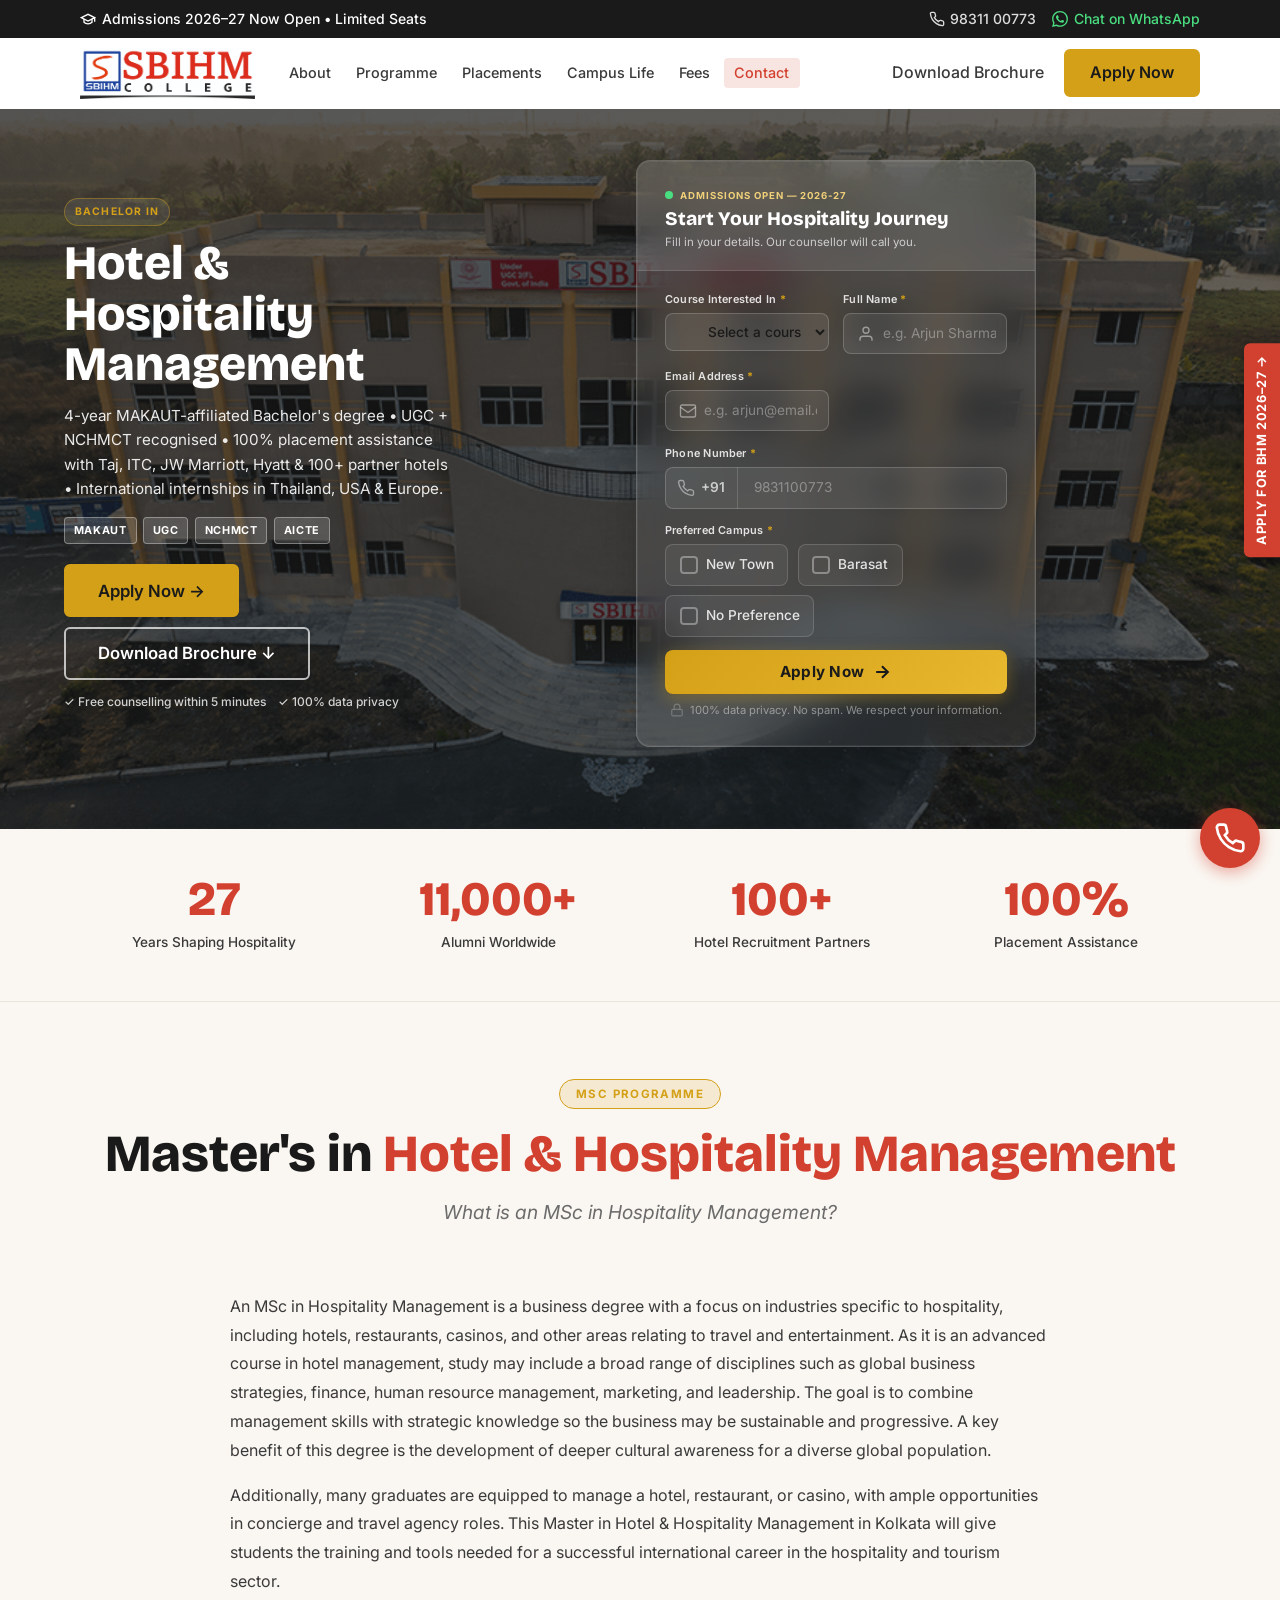
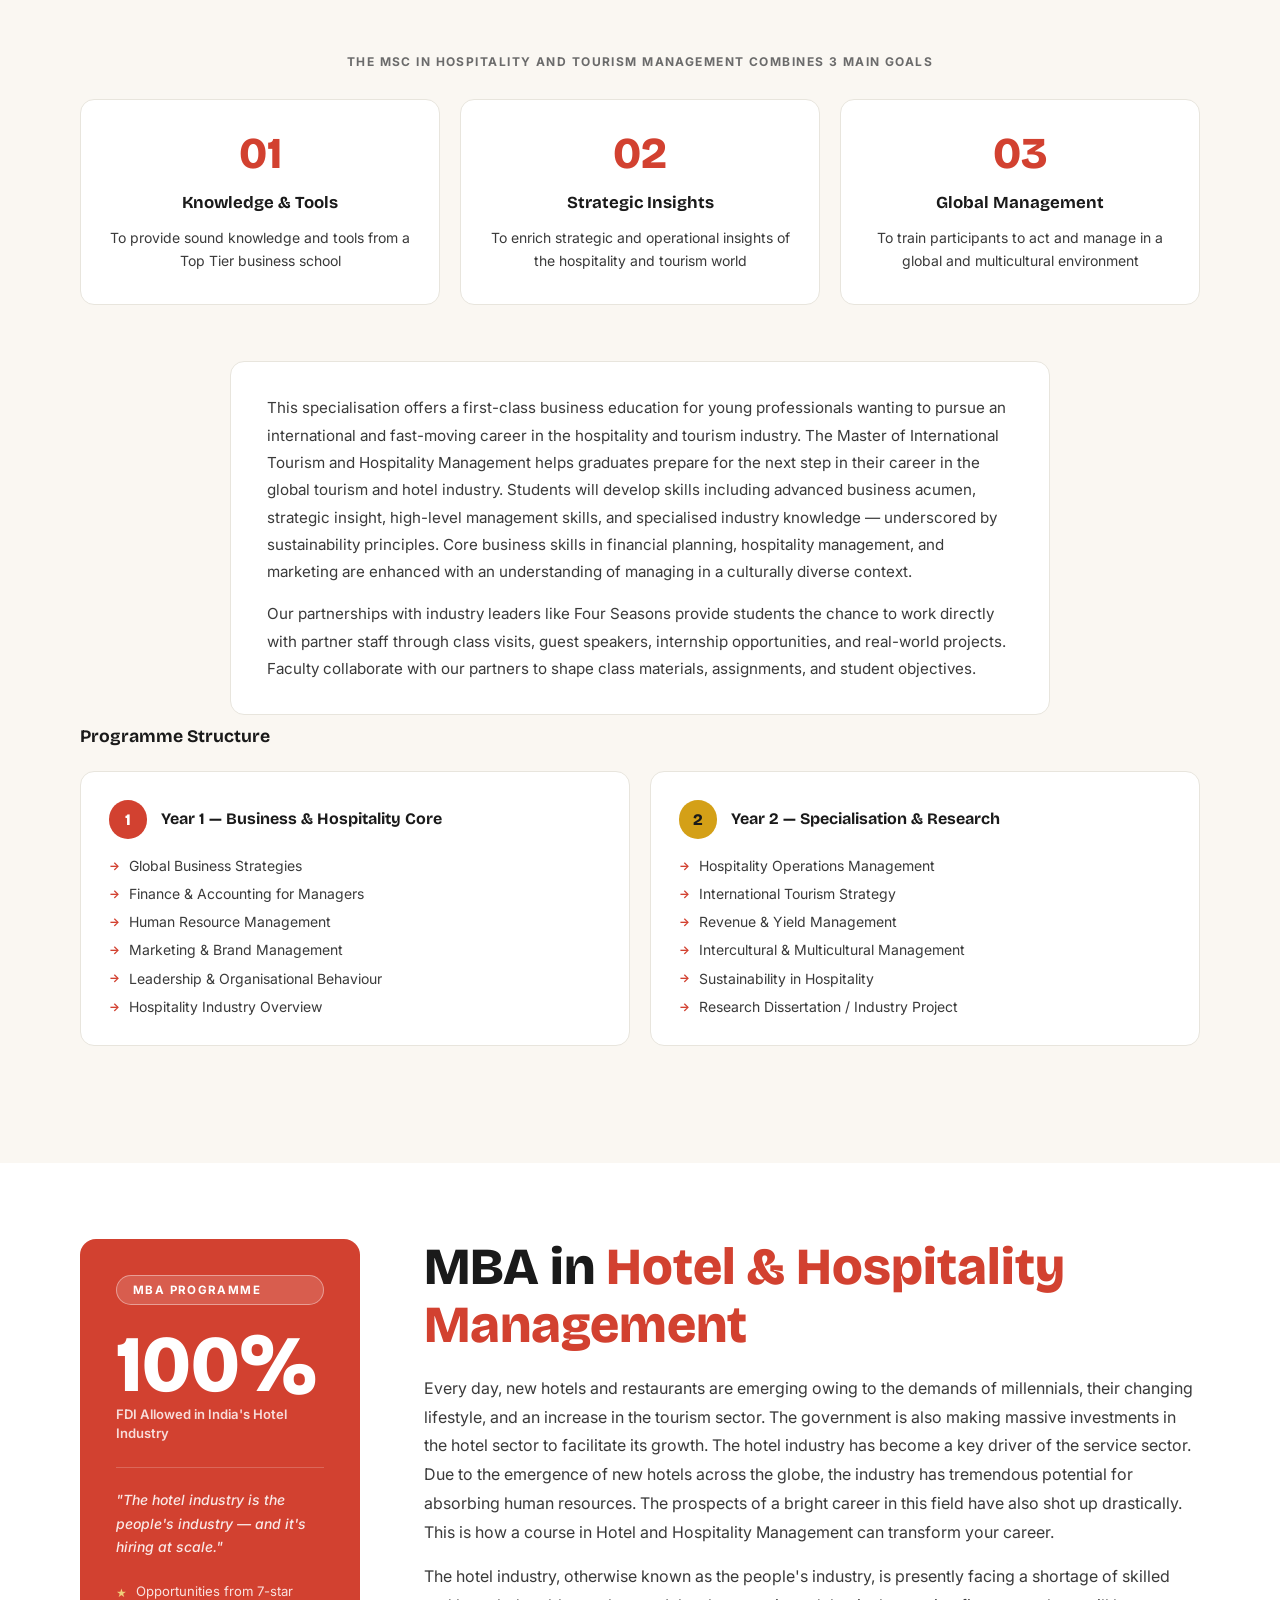
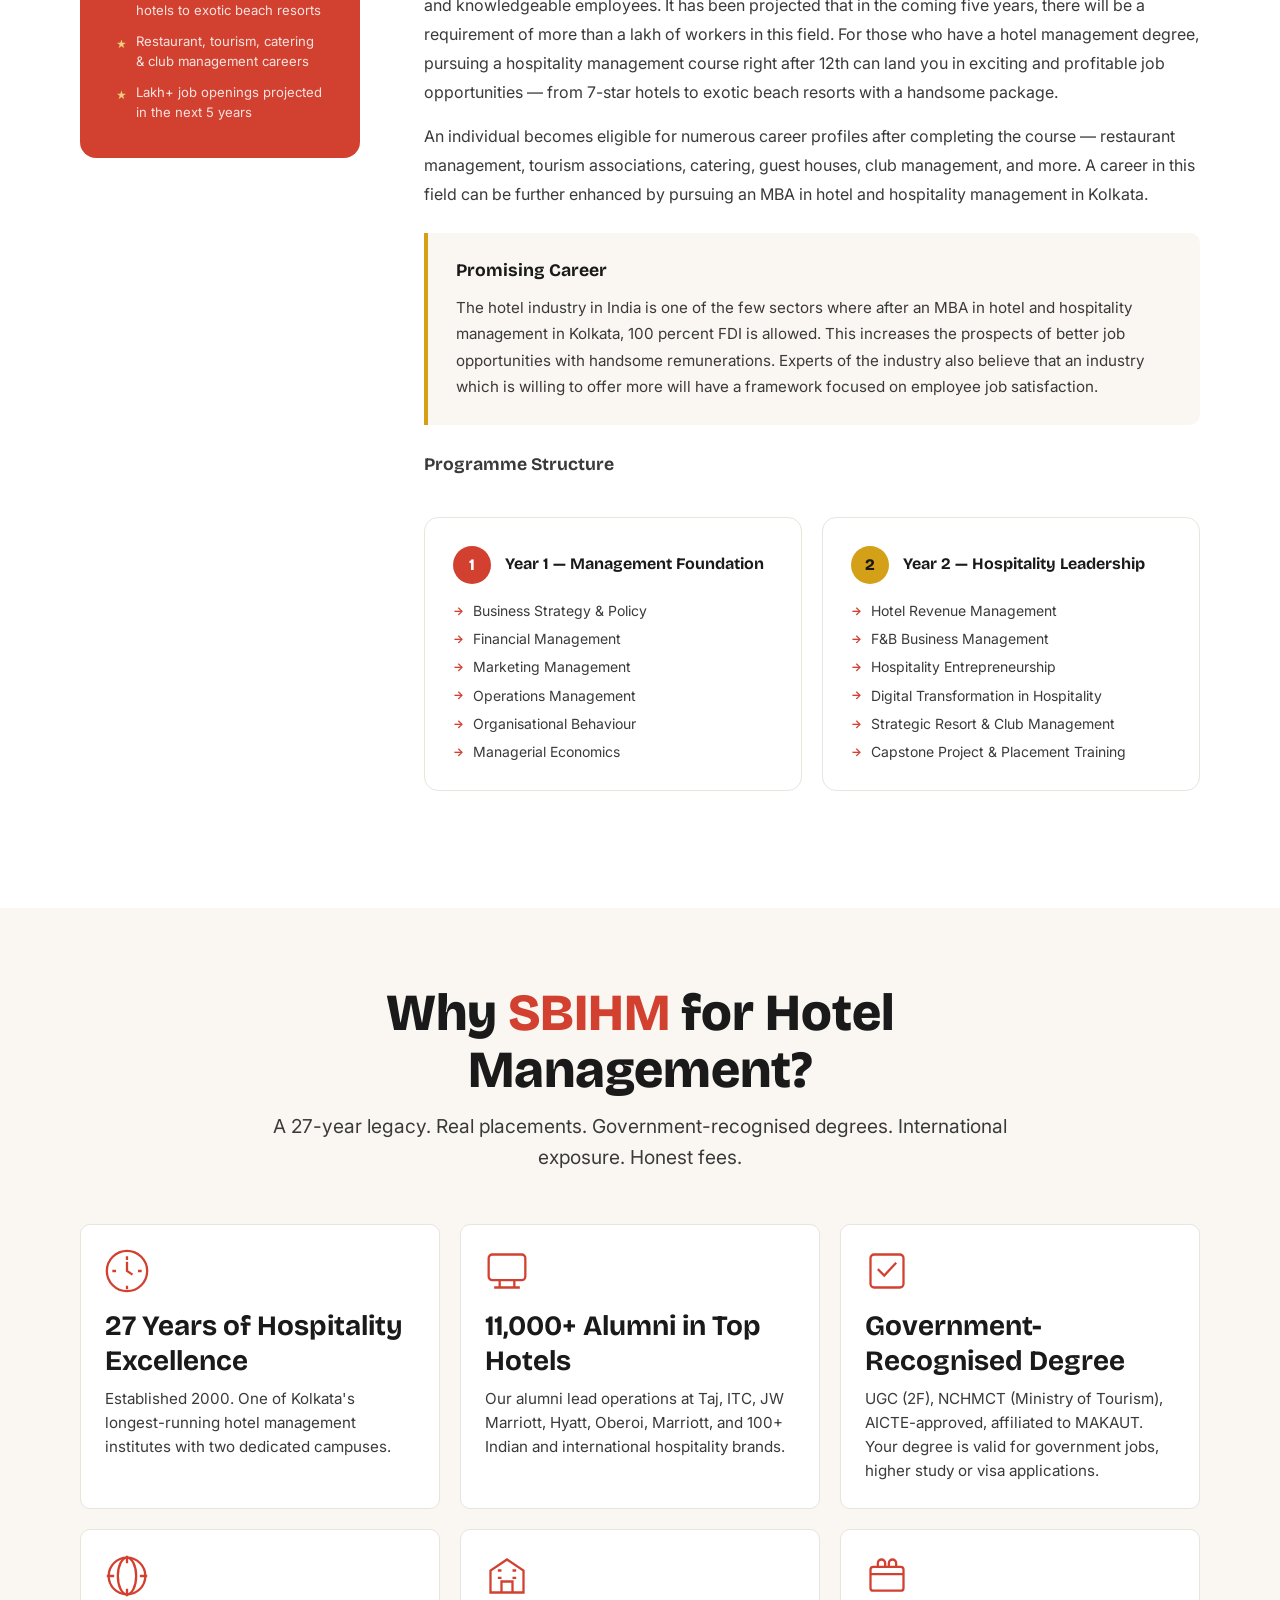
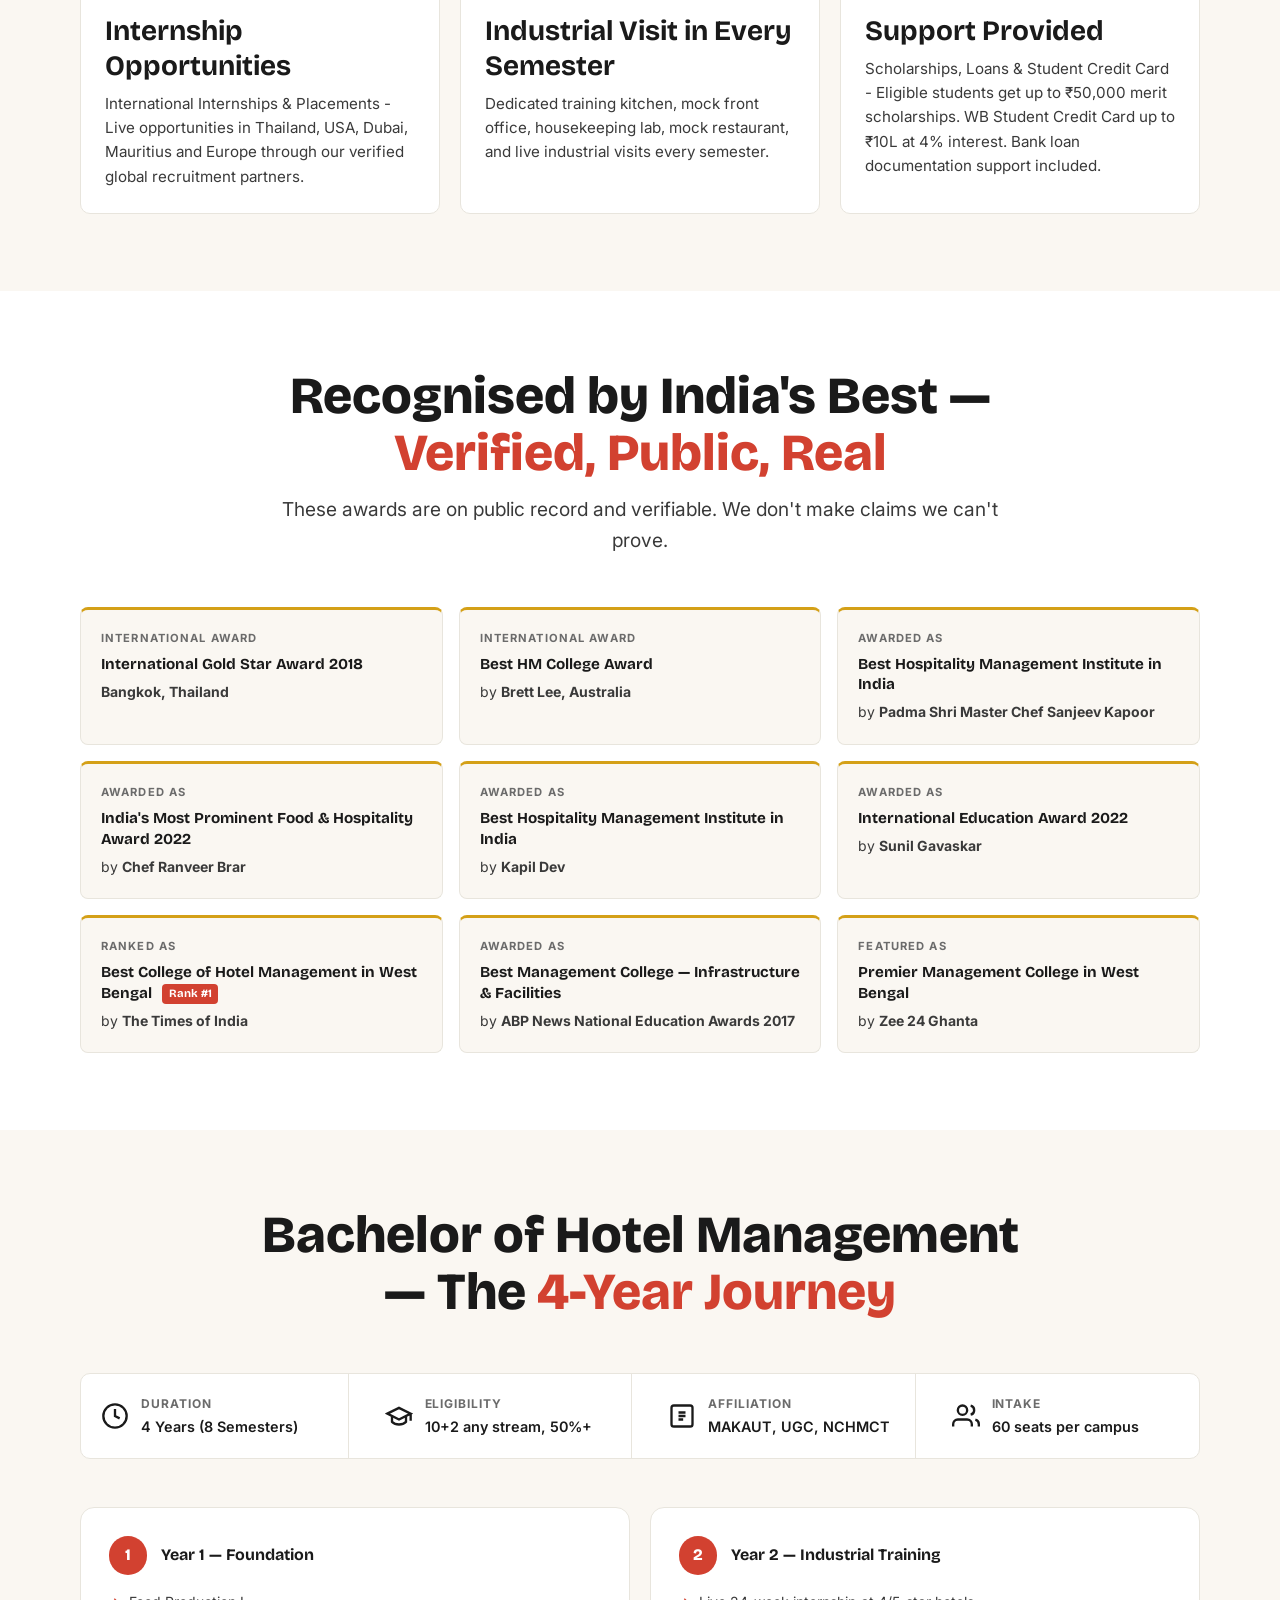
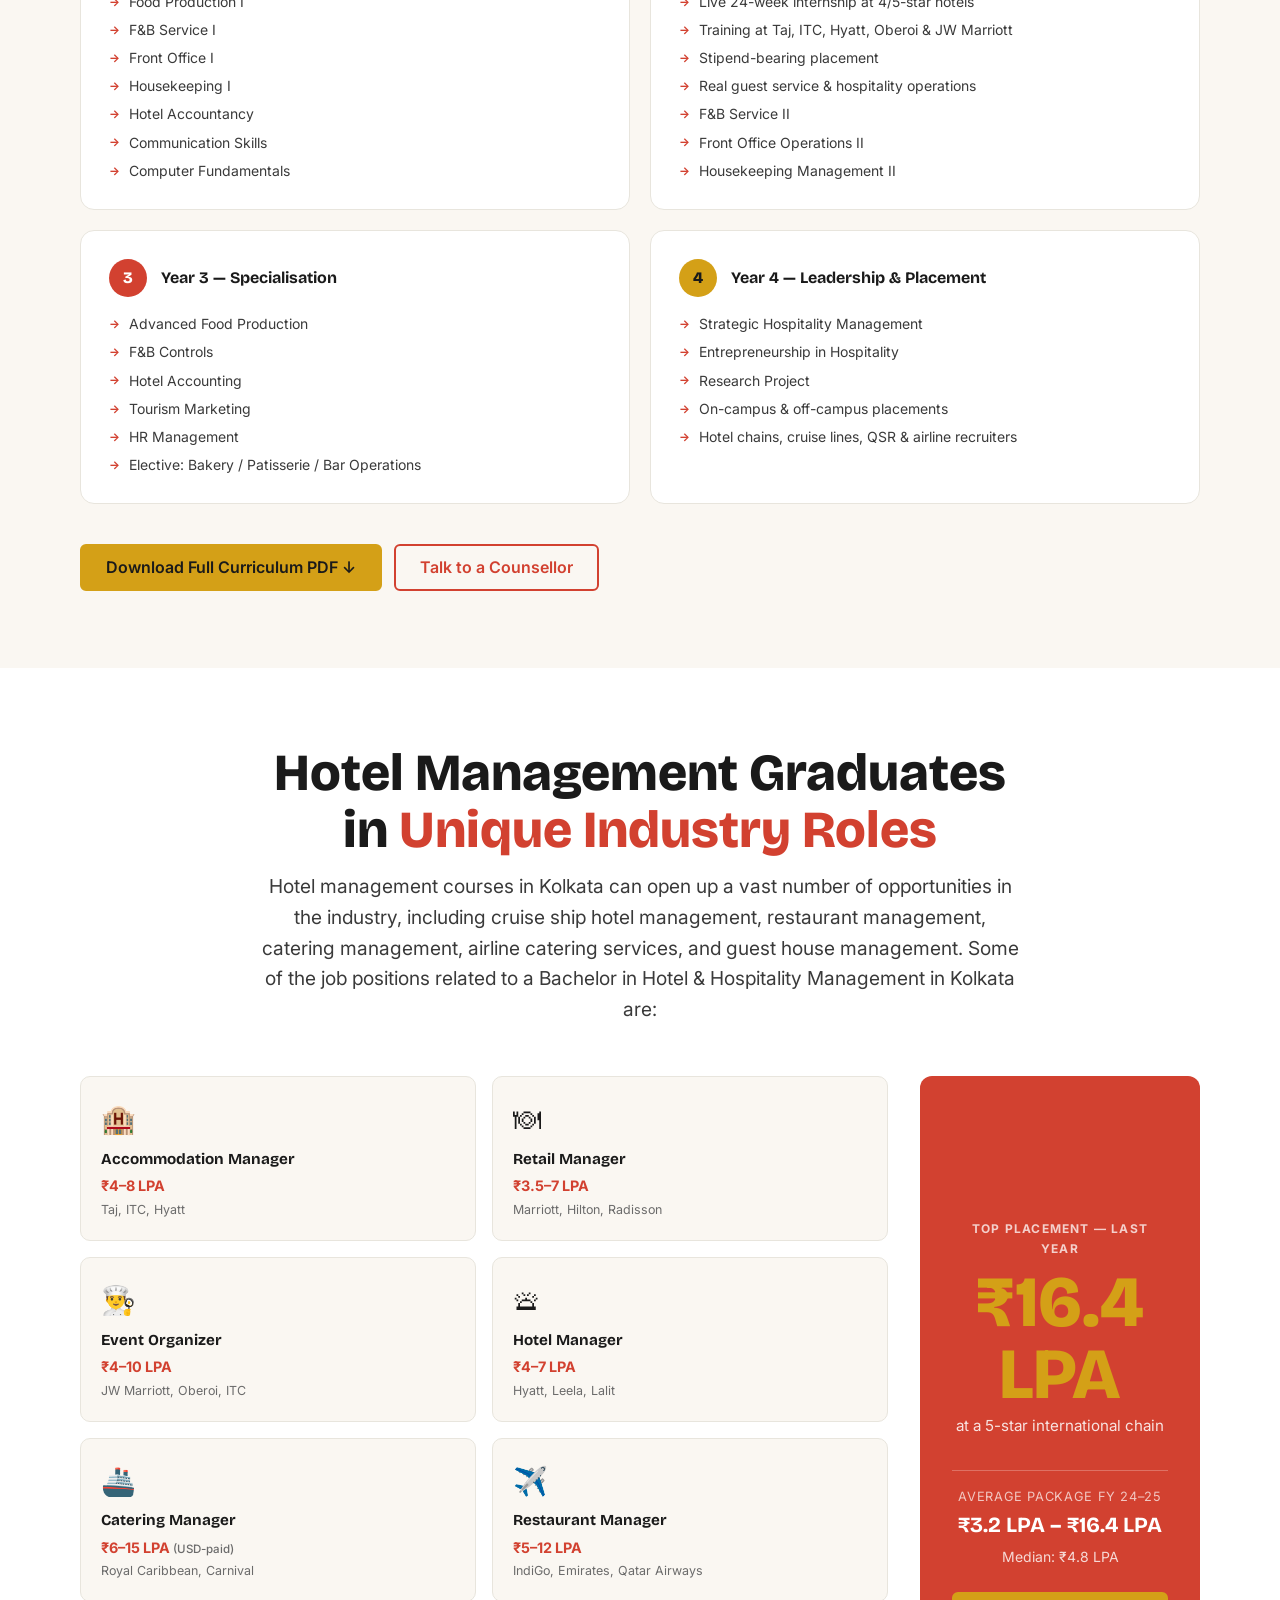
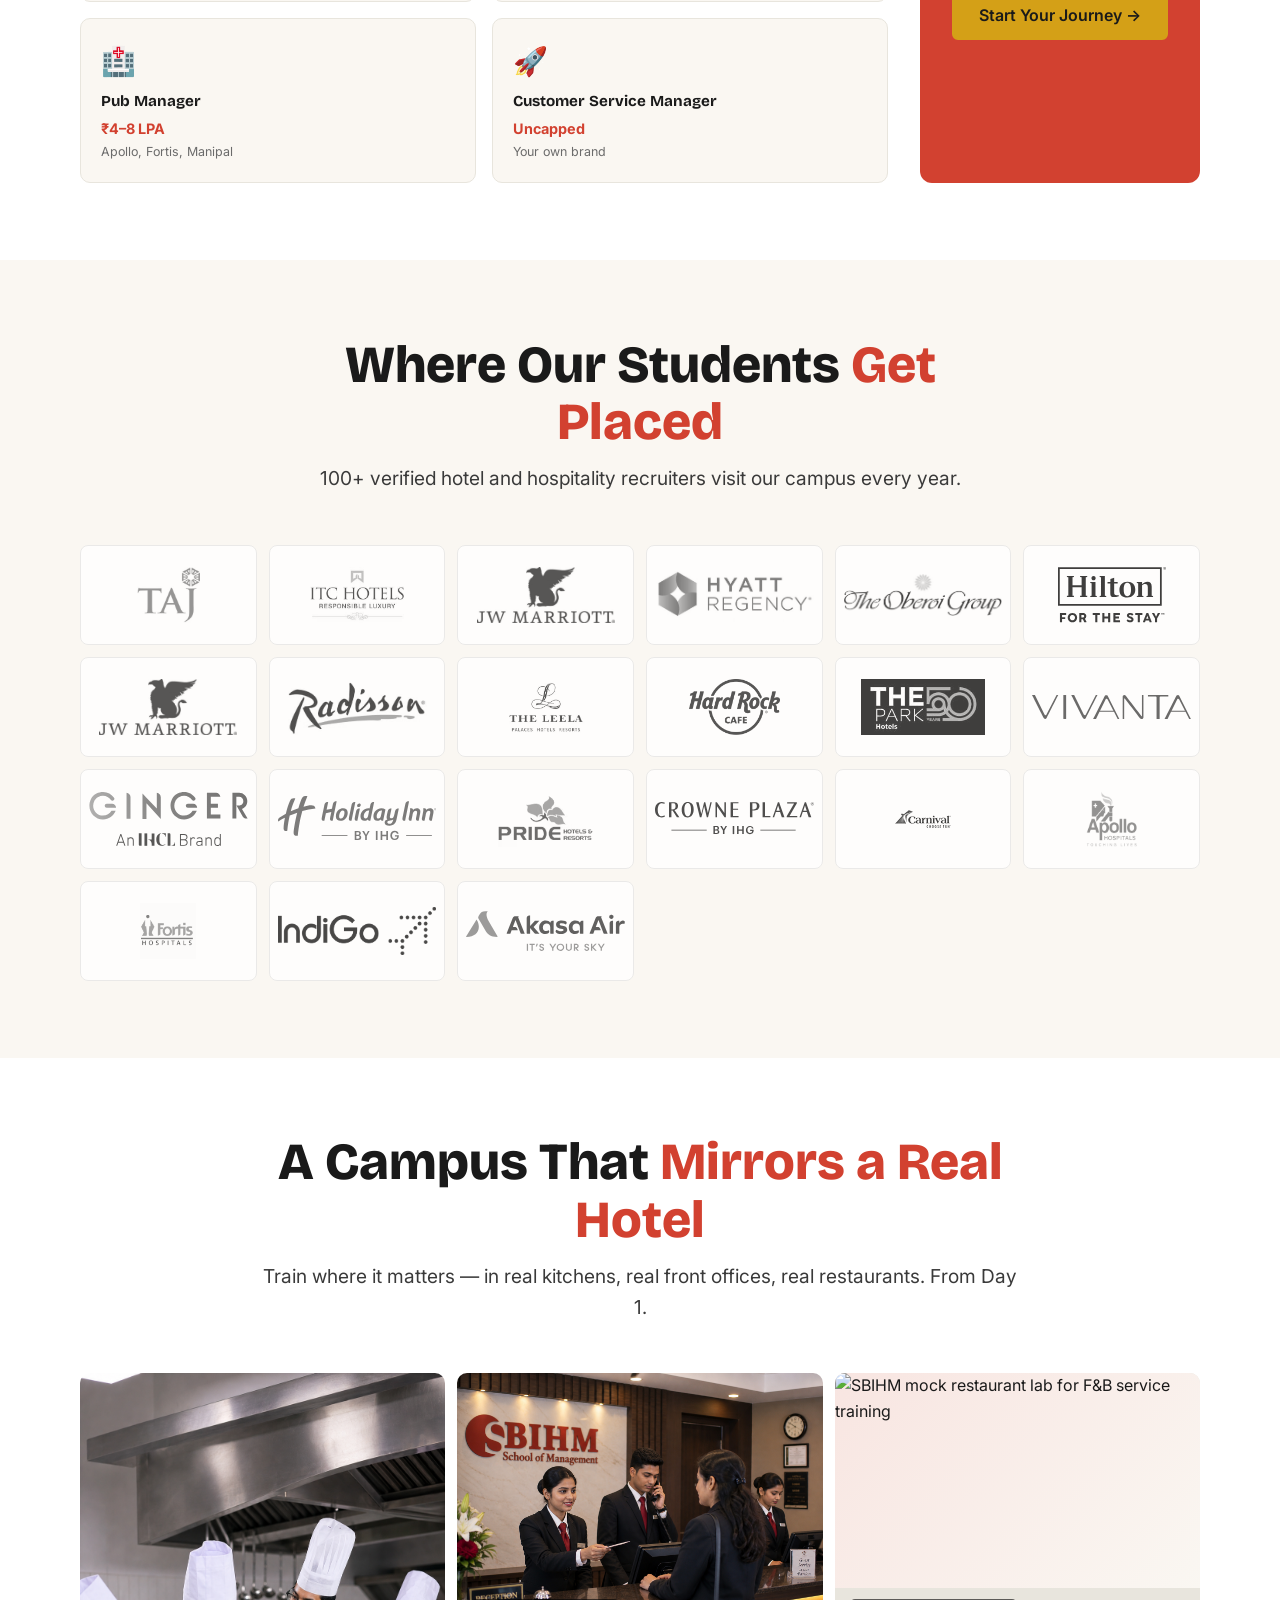
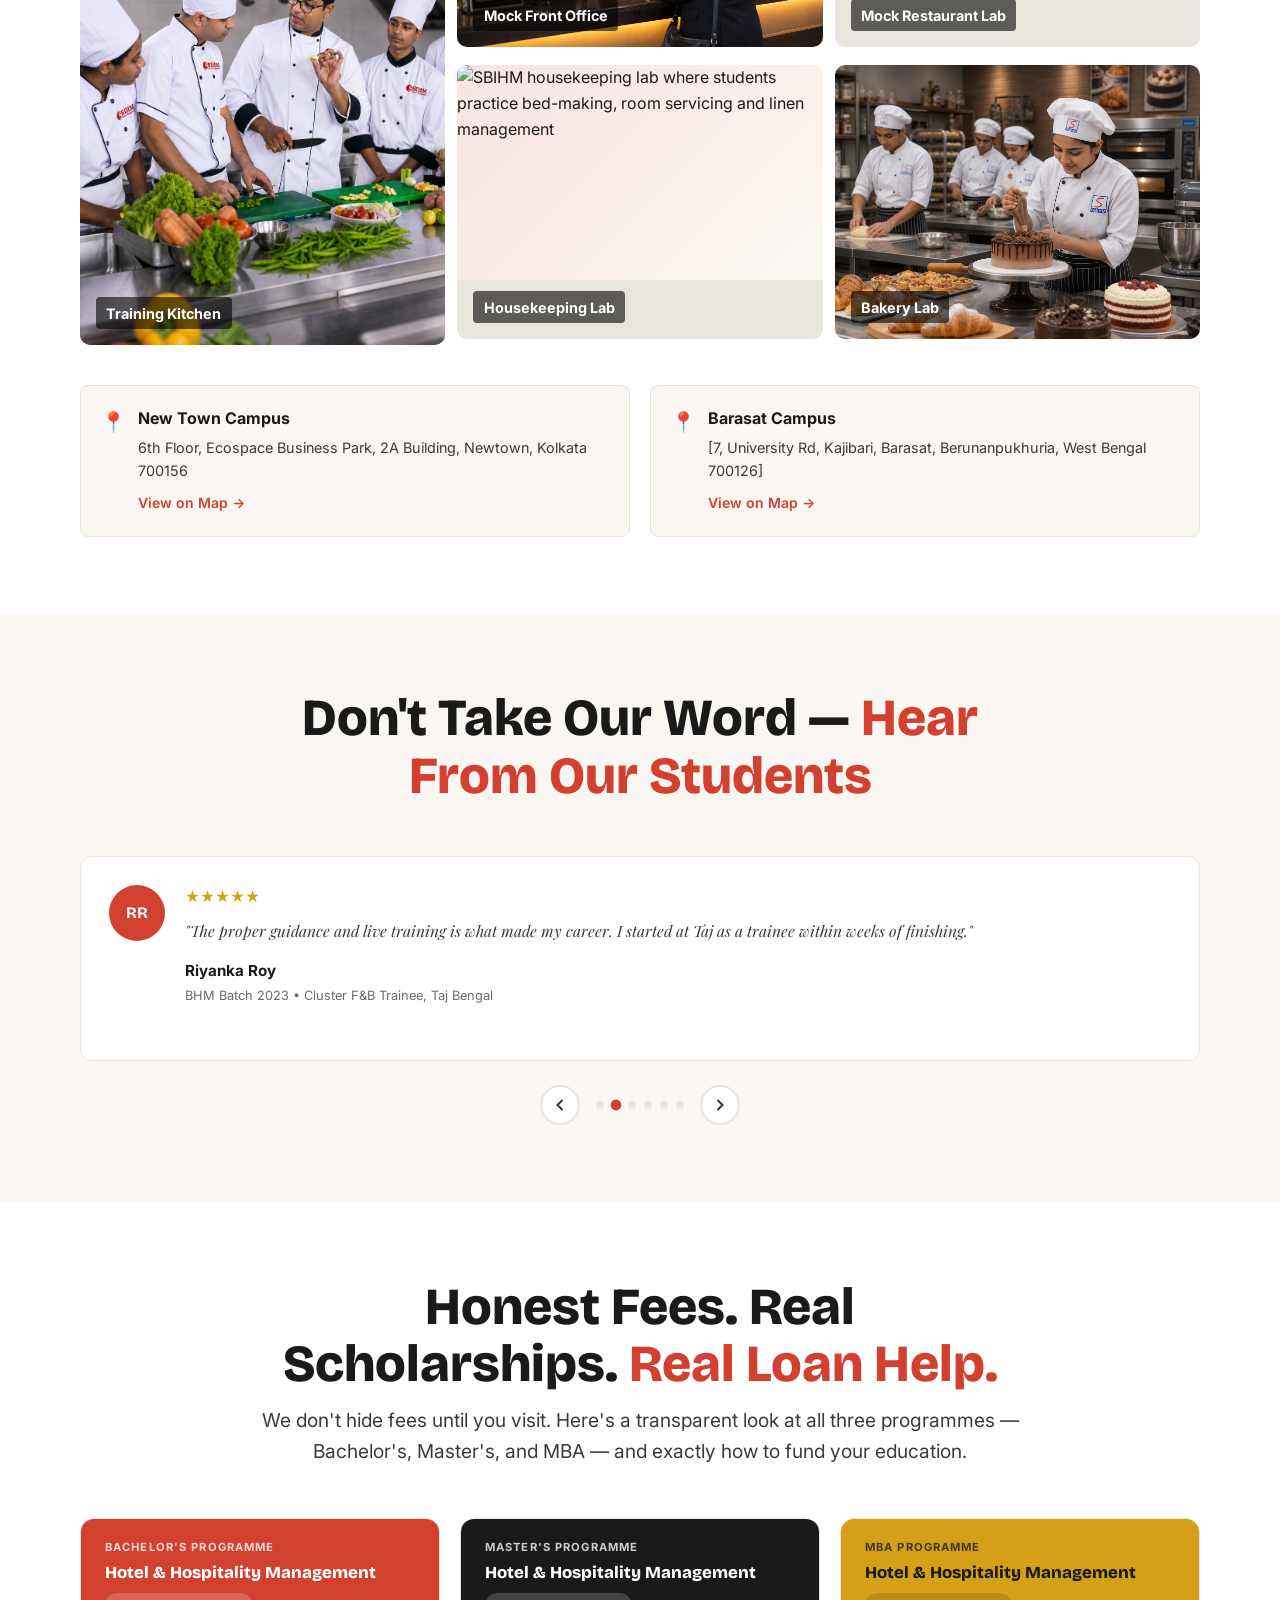
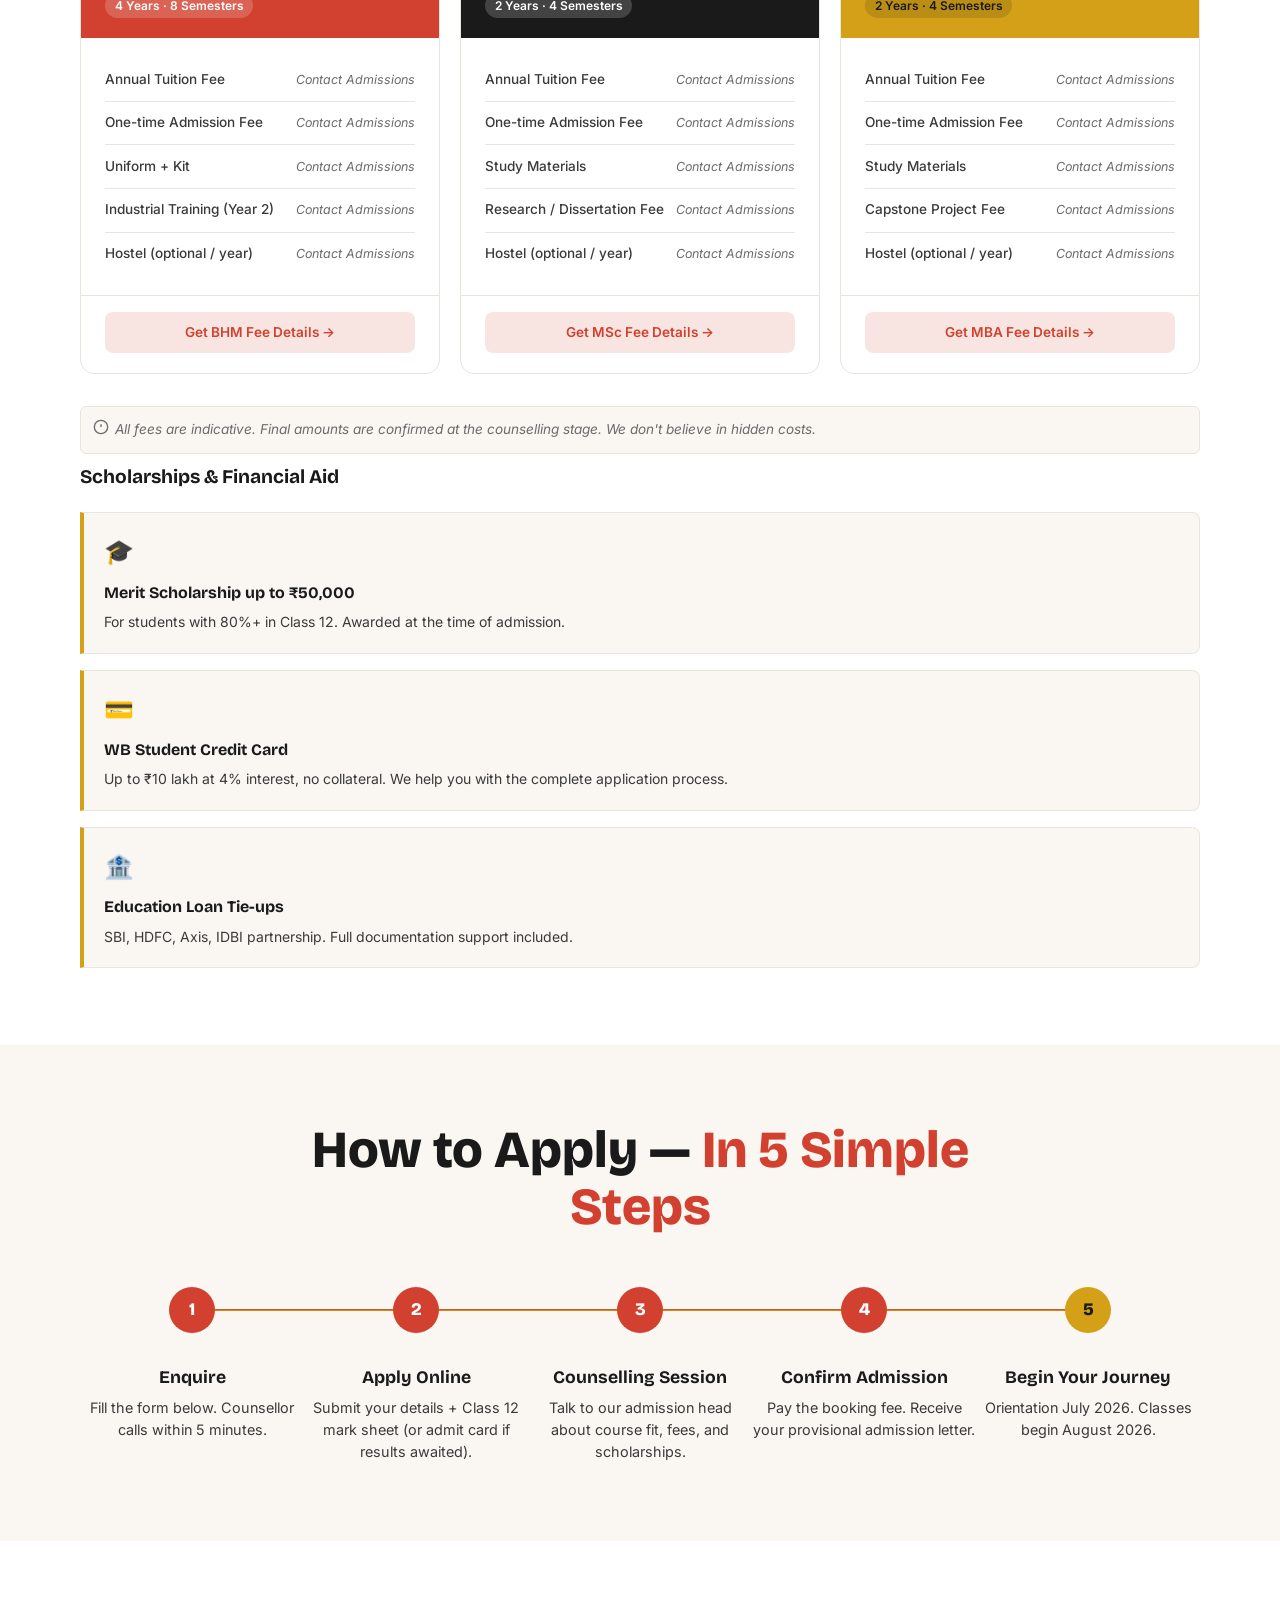
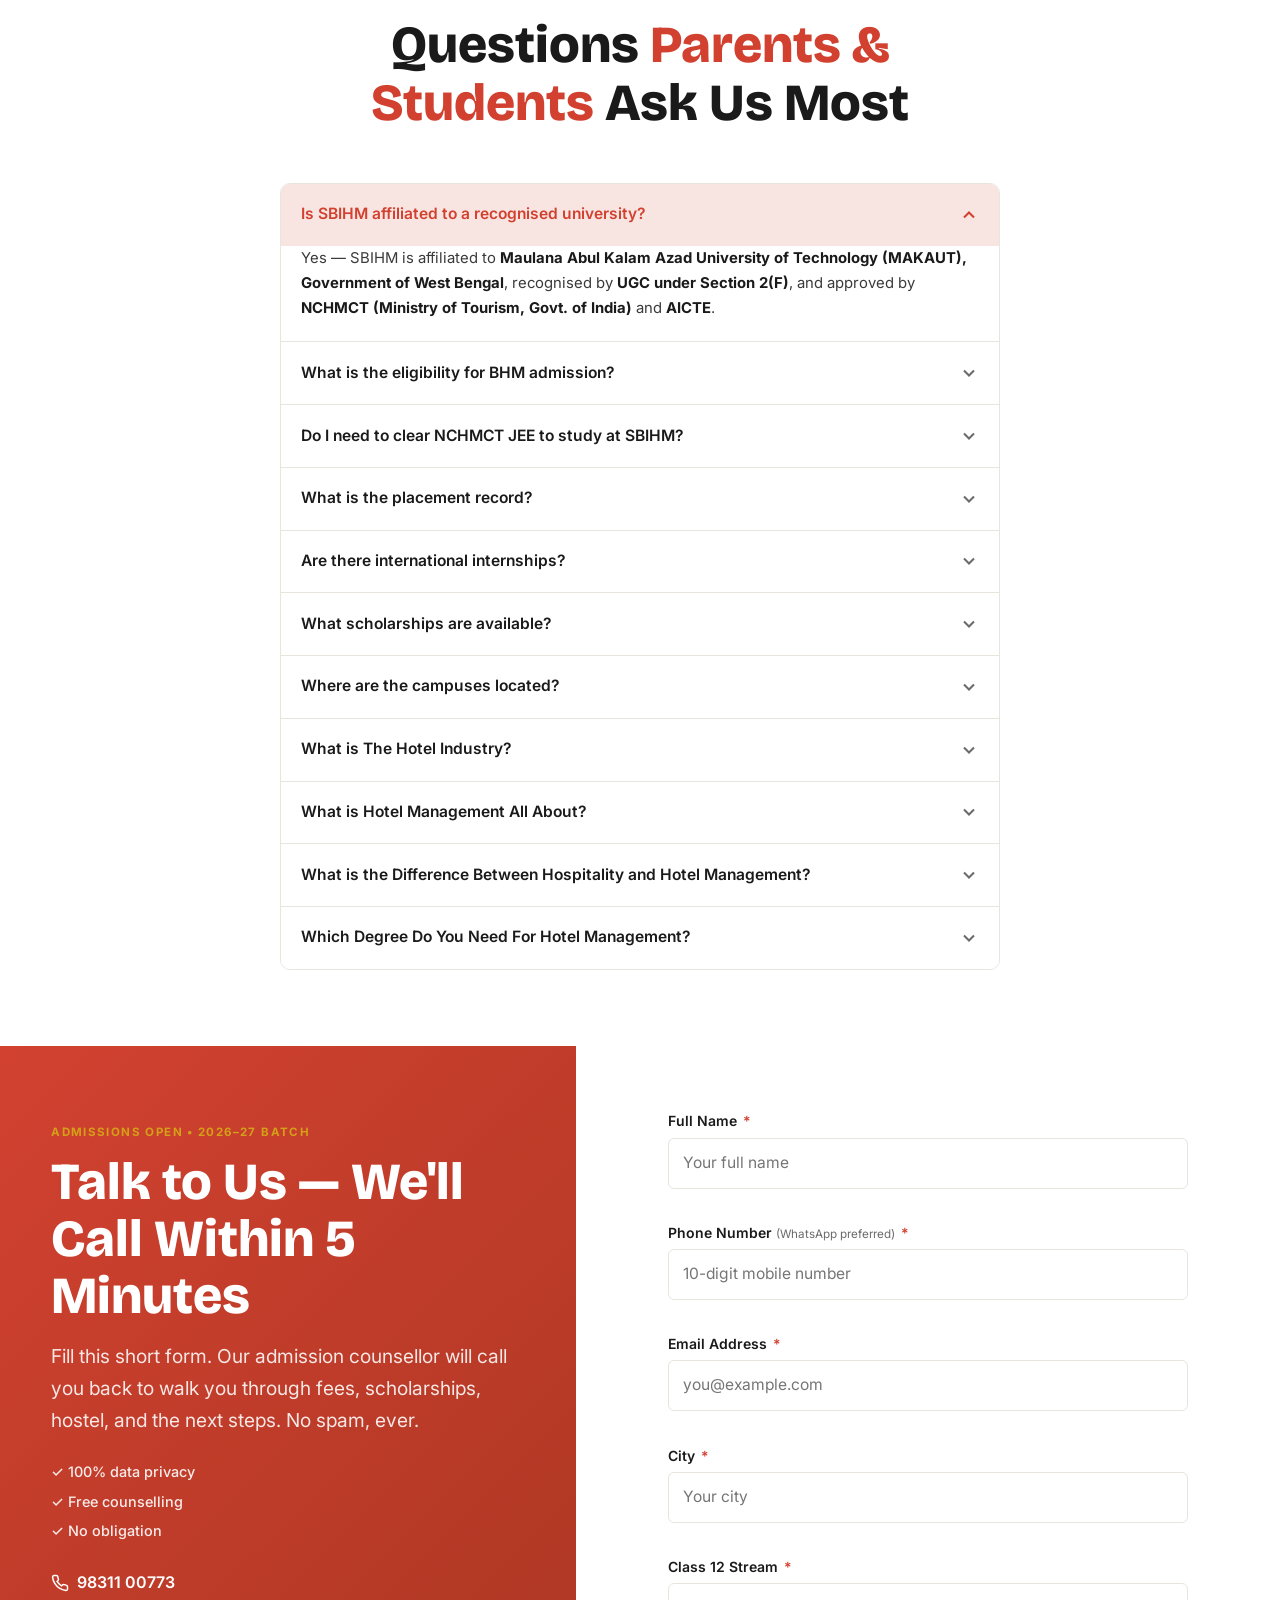
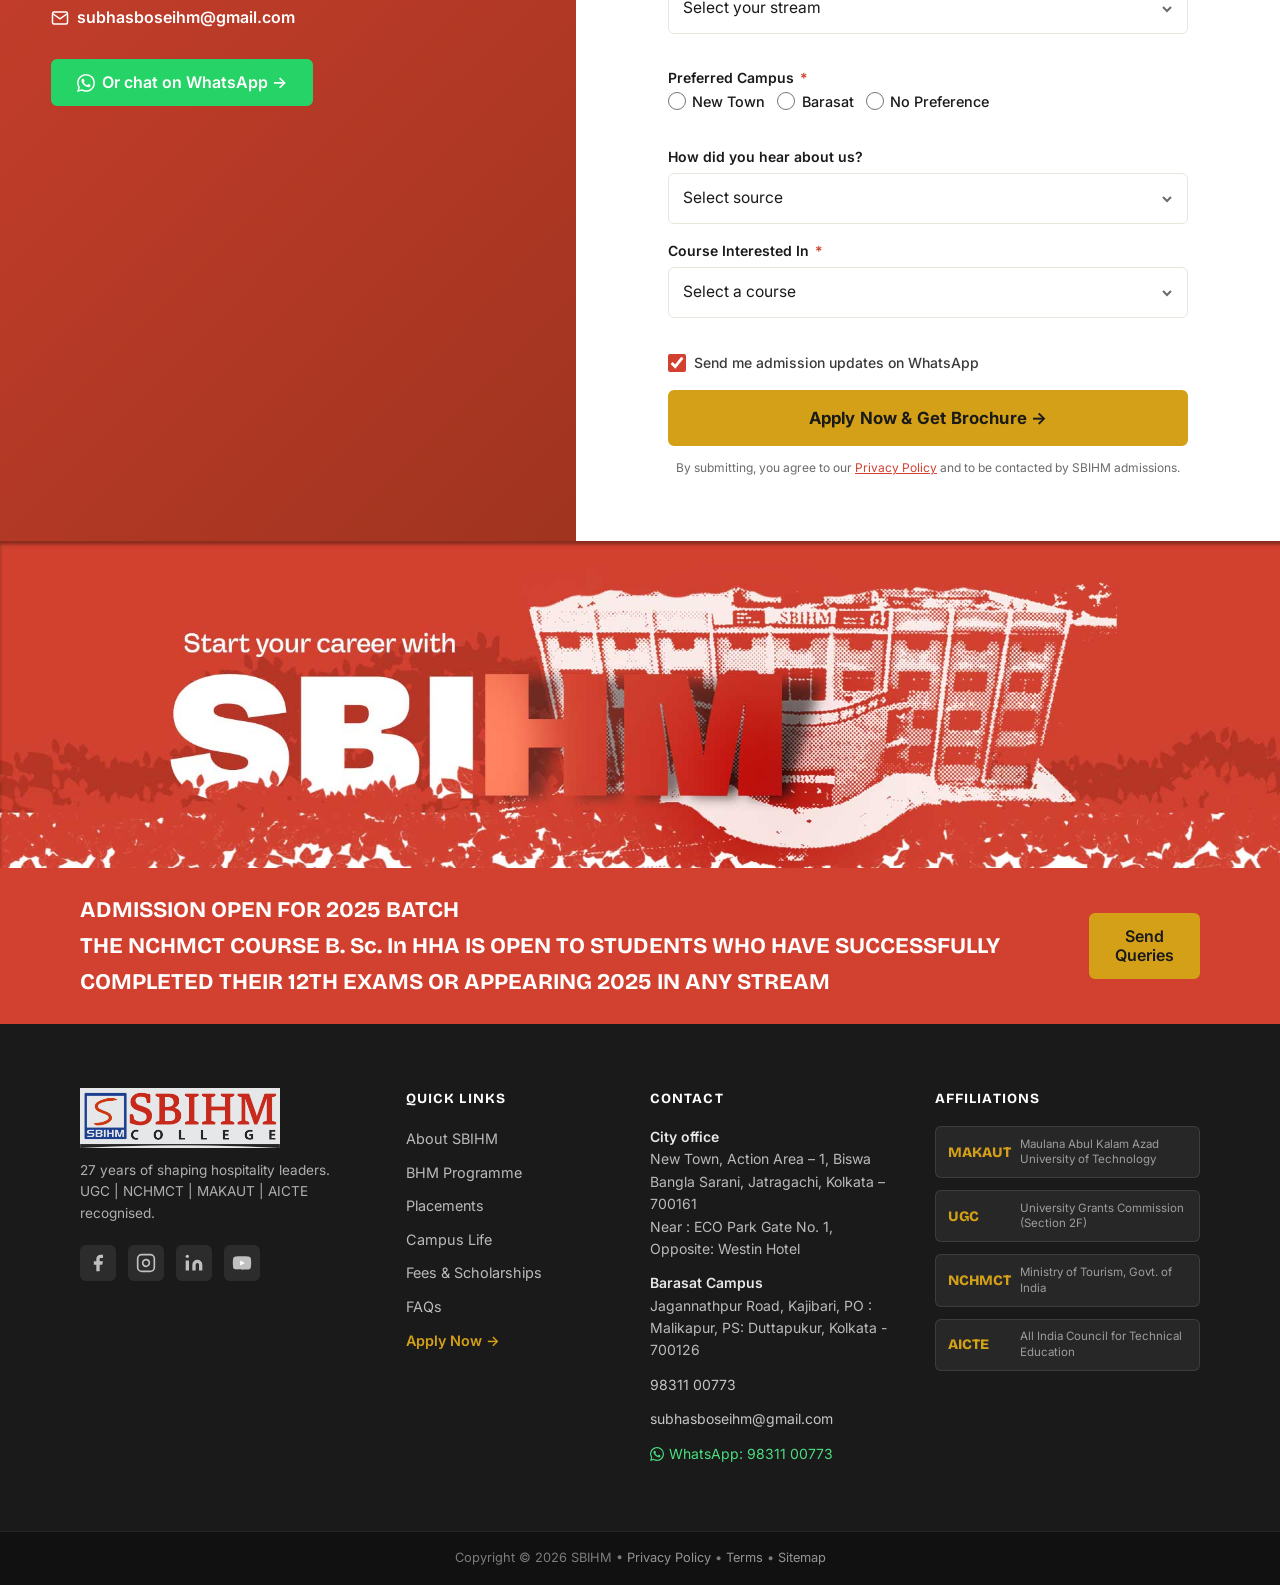
==== index.html @ a93279d3 "First Commit" ====
<!DOCTYPE html>
<html lang="en">

<head>
  <!-- Google Tag Manager -->
  <script>(function (w, d, s, l, i) {
      w[l] = w[l] || []; w[l].push({
        'gtm.start':
          new Date().getTime(), event: 'gtm.js'
      }); var f = d.getElementsByTagName(s)[0],
        j = d.createElement(s), dl = l != 'dataLayer' ? '&l=' + l : ''; j.async = true; j.src =
          'https://www.googletagmanager.com/gtm.js?id=' + i + dl; f.parentNode.insertBefore(j, f);
    })(window, document, 'script', 'dataLayer', 'GTM-5KFQNGBB');</script>
  <!-- End Google Tag Manager -->
  <meta charset="UTF-8">
  <meta name="viewport" content="width=device-width, initial-scale=1.0">
  <title>Bachelor of Hotel Management (BHM) in Kolkata — SBIHM | Admissions 2026-27</title>
  <meta name="description"
    content="Apply for SBIHM's 4-year Bachelor of Hotel Management programme in Kolkata. MAKAUT, UGC, NCHMCT recognised. 100% placement assistance with Taj, ITC, JW Marriott, Hyatt and 100+ hotel partners. International internships. Scholarships available.">
  <meta name="robots" content="index, follow, max-image-preview:large">
  <link rel="canonical" href="https://sbihm.in/hotel-management/">

  <!-- Open Graph -->
  <meta property="og:title" content="Bachelor of Hotel Management — SBIHM Kolkata | Admissions 2026-27">
  <meta property="og:description"
    content="Build a world-class hospitality career with SBIHM's MAKAUT-affiliated BHM programme. 100% placement assistance. International internships.">
  <meta property="og:image" content="https://sbihm.in/assets/og-bhm-2026.jpg">
  <meta property="og:url" content="https://sbihm.in/hotel-management/">
  <meta property="og:type" content="website">
  <meta name="twitter:card" content="summary_large_image">

  <!-- Google Fonts -->
  <link rel="preconnect" href="https://fonts.googleapis.com">
  <link rel="preconnect" href="https://fonts.gstatic.com" crossorigin>
  <link
    href="https://fonts.googleapis.com/css2?family=Playfair+Display:wght@600;700;800&family=Inter:wght@400;500;600;700&family=Bricolage+Grotesque:opsz,wght@12..96,600;12..96,700;12..96,800&display=swap"
    rel="stylesheet">

  <!-- Preload hero image -->
  <link rel="preload" as="image" href="assets/hero-student.jpg">

  <!-- Google Tag Manager - PASTE GTM ID FROM PLAN D BEFORE GO-LIVE -->
  <!-- <script>(function(w,d,s,l,i){w[l]=w[l]||[];w[l].push({'gtm.start':new Date().getTime(),event:'gtm.js'});var f=d.getElementsByTagName(s)[0],j=d.createElement(s),dl=l!='dataLayer'?'&l='+l:'';j.async=true;j.src='https://www.googletagmanager.com/gtm.js?id='+i+dl;f.parentNode.insertBefore(j,f);})(window,document,'script','dataLayer','GTM-XXXXXXX');</script> -->

  <!-- Meta Pixel - PASTE PIXEL ID FROM PLAN D BEFORE GO-LIVE -->
  <!-- <script>!function(f,b,e,v,n,t,s){...}('XXXXXXXXXXXXXXX');</script> -->

  <!-- Google Ads conversion tag - PASTE CONVERSION ID -->
  <!-- <script async src="https://www.googletagmanager.com/gtag/js?id=AW-XXXXXXXXX"></script> -->

  <link rel="stylesheet" href="styles.css">

  <!-- Critical CSS inlined for hero -->
  <style>
    :root {
      --sbihm-red: #D24130;
      --sbihm-red-dark: #A0341F;
      --sbihm-red-soft: #F8E5E1;
      --sbihm-black: #1A1A1A;
      --sbihm-charcoal: #3A3A3A;
      --sbihm-gold: #D4A017;
      --sbihm-gold-light: #F0D17A;
      --sbihm-cream: #FAF7F2;
      --sbihm-paper: #FFFFFF;
      --sbihm-line: #E8E5DD;
      --sbihm-mute: #6B6B6B;
      --sbihm-success: #2E7D32;
      --sbihm-shadow: 0 8px 30px rgba(26, 26, 26, 0.08);
      --sbihm-shadow-lg: 0 20px 60px rgba(26, 26, 26, 0.12);
      --font-display: 'Bricolage Grotesque', 'Playfair Display', Georgia, serif;
      --font-serif: 'Playfair Display', Georgia, serif;
      --font-body: 'Inter', -apple-system, BlinkMacSystemFont, sans-serif;
      --fs-h1: clamp(2.5rem, 5vw + 1rem, 5rem);
      --fs-h2: clamp(2rem, 3vw + 1rem, 3.25rem);
      --fs-h3: clamp(1.4rem, 1.5vw + 0.8rem, 1.75rem);
      --fs-lead: clamp(1.05rem, 0.5vw + 0.95rem, 1.2rem);
      --fs-body: 1rem;
      --fs-small: 0.875rem;
    }

    *,
    *::before,
    *::after {
      box-sizing: border-box;
      margin: 0;
      padding: 0;
    }

    body {
      font-family: var(--font-body);
      color: var(--sbihm-black);
      background: var(--sbihm-paper);
      line-height: 1.6;
    }

    .hero {
      min-height: 80vh;
      background: var(--sbihm-black);
    }
  </style>
</head>

<body>
  <!-- Google Tag Manager (noscript) -->
  <noscript><iframe src="https://www.googletagmanager.com/ns.html?id=GTM-5KFQNGBB" height="0" width="0"
      style="display:none;visibility:hidden"></iframe></noscript>
  <!-- End Google Tag Manager (noscript) -->

  <!-- Google Tag Manager (noscript) -->
  <!-- <noscript><iframe src="https://www.googletagmanager.com/ns.html?id=GTM-XXXXXXX" height="0" width="0" style="display:none;visibility:hidden"></iframe></noscript> -->

  <!-- Skip to content (accessibility) -->
  <a href="#main-content" class="skip-link">Skip to main content</a>

  <!-- Success Notification Toast -->
  <div class="success-toast" id="hero-form-success" role="alert" aria-live="assertive" hidden>
    <div class="success-toast__icon" aria-hidden="true">
      <svg viewBox="0 0 24 24" fill="none" stroke="currentColor" stroke-width="2.5" width="28" height="28">
        <circle cx="12" cy="12" r="10" />
        <path d="M9 12l2 2 4-4" />
      </svg>
    </div>
    <div class="success-toast__content">
      <h3 class="success-toast__title">Application Received!</h3>
      <p class="success-toast__text">Our counsellor will reach out to you within 5 minutes. Check your WhatsApp for
        updates.</p>
    </div>
    <button class="success-toast__close" id="toast-close-btn" aria-label="Dismiss notification">
      <svg viewBox="0 0 24 24" fill="none" stroke="currentColor" stroke-width="2" width="18" height="18">
        <line x1="18" y1="6" x2="6" y2="18" />
        <line x1="6" y1="6" x2="18" y2="18" />
      </svg>
    </button>
    <div class="success-toast__progress" aria-hidden="true"></div>
  </div>

  <!-- ===== SECTION 1: Top Utility Bar ===== -->
  <div class="utility-bar" role="banner" aria-label="Admissions announcement">
    <div class="utility-bar__inner">
      <span class="utility-bar__announce">
        <svg class="icon icon--sm" aria-hidden="true" viewBox="0 0 24 24" fill="none" stroke="currentColor"
          stroke-width="2">
          <path d="M22 10v6M2 10l10-5 10 5-10 5z" />
          <path d="M6 12v5c3 3 9 3 12 0v-5" />
        </svg>
        Admissions 2026–27 Now Open &bull; Limited Seats
      </span>
      <div class="utility-bar__contact">
        <a href="tel:+919831100773" class="utility-bar__link" aria-label="Call SBIHM admissions"
          data-track="phone_click">
          <svg class="icon icon--sm" aria-hidden="true" viewBox="0 0 24 24" fill="none" stroke="currentColor"
            stroke-width="2">
            <path
              d="M22 16.92v3a2 2 0 01-2.18 2 19.79 19.79 0 01-8.63-3.07 19.5 19.5 0 01-6-6 19.79 19.79 0 01-3.07-8.67A2 2 0 014.11 2h3a2 2 0 012 1.72c.127.96.361 1.903.7 2.81a2 2 0 01-.45 2.11L8.09 9.91a16 16 0 006 6l1.27-1.27a2 2 0 012.11-.45c.907.339 1.85.573 2.81.7A2 2 0 0122 16.92z" />
          </svg>
          98311 00773
        </a>
        <a href="https://wa.me/919831100773" class="utility-bar__link utility-bar__whatsapp" target="_blank"
          rel="noopener noreferrer" aria-label="Chat on WhatsApp" data-track="whatsapp_click">
          <svg class="icon icon--sm" aria-hidden="true" viewBox="0 0 24 24" fill="currentColor">
            <path
              d="M17.472 14.382c-.297-.149-1.758-.867-2.03-.967-.273-.099-.471-.148-.67.15-.197.297-.767.966-.94 1.164-.173.199-.347.223-.644.075-.297-.15-1.255-.463-2.39-1.475-.883-.788-1.48-1.761-1.653-2.059-.173-.297-.018-.458.13-.606.134-.133.298-.347.446-.52.149-.174.198-.298.298-.497.099-.198.05-.371-.025-.52-.075-.149-.669-1.612-.916-2.207-.242-.579-.487-.5-.669-.51-.173-.008-.371-.01-.57-.01-.198 0-.52.074-.792.372-.272.297-1.04 1.016-1.04 2.479 0 1.462 1.065 2.875 1.213 3.074.149.198 2.096 3.2 5.077 4.487.709.306 1.262.489 1.694.625.712.227 1.36.195 1.871.118.571-.085 1.758-.719 2.006-1.413.248-.694.248-1.289.173-1.413-.074-.124-.272-.198-.57-.347m-5.421 7.403h-.004a9.87 9.87 0 01-5.031-1.378l-.361-.214-3.741.982.998-3.648-.235-.374a9.86 9.86 0 01-1.51-5.26c.001-5.45 4.436-9.884 9.888-9.884 2.64 0 5.122 1.03 6.988 2.898a9.825 9.825 0 012.893 6.994c-.003 5.45-4.437 9.884-9.885 9.884m8.413-18.297A11.815 11.815 0 0012.05 0C5.495 0 .16 5.335.157 11.892c0 2.096.547 4.142 1.588 5.945L.057 24l6.305-1.654a11.882 11.882 0 005.683 1.448h.005c6.554 0 11.89-5.335 11.893-11.893a11.821 11.821 0 00-3.48-8.413z" />
          </svg>
          Chat on WhatsApp
        </a>
      </div>
    </div>
  </div>

  <!-- ===== SECTION 2: Sticky Main Header ===== -->
  <header class="site-header" id="site-header" role="banner">
    <div class="site-header__inner">
      <a href="#" class="site-header__logo" aria-label="SBIHM Home">
        <!-- Replace with actual logo: assets/sbihm-logo.png -->
        <img src="assets/images/sbihm-logo.jpg" alt="SBIHM — Subhas Bose Institute of Hotel Management, Kolkata"
          width="200" height="52" loading="eager">
      </a>
      <nav class="site-nav" id="site-nav" aria-label="Main navigation">
        <ul class="site-nav__list" role="list">
          <li><a href="#about" class="site-nav__link">About</a></li>
          <li><a href="#programme" class="site-nav__link">Programme</a></li>
          <li><a href="#placements" class="site-nav__link">Placements</a></li>
          <li><a href="#campus" class="site-nav__link">Campus Life</a></li>
          <li><a href="#fees" class="site-nav__link">Fees</a></li>
          <li><a href="#apply" class="site-nav__link">Contact</a></li>
        </ul>
      </nav>
      <div class="site-header__actions">
        <button class="btn btn--text" id="brochure-trigger" aria-haspopup="dialog">Download Brochure</button>
        <a href="#apply" class="btn btn--gold" data-track="apply_cta_click" data-cta-location="header">Apply Now</a>
      </div>
      <button class="hamburger" id="hamburger" aria-expanded="false" aria-controls="mobile-drawer"
        aria-label="Open navigation menu">
        <span class="hamburger__bar"></span>
        <span class="hamburger__bar"></span>
        <span class="hamburger__bar"></span>
      </button>
    </div>
  </header>

  <!-- Mobile Nav Drawer -->
  <div class="mobile-drawer" id="mobile-drawer" aria-hidden="true" role="dialog" aria-label="Navigation menu">
    <div class="mobile-drawer__backdrop" id="drawer-backdrop"></div>
    <div class="mobile-drawer__panel">
      <button class="mobile-drawer__close" id="drawer-close" aria-label="Close navigation menu">
        <svg viewBox="0 0 24 24" fill="none" stroke="currentColor" stroke-width="2" width="24" height="24"
          aria-hidden="true">
          <line x1="18" y1="6" x2="6" y2="18" />
          <line x1="6" y1="6" x2="18" y2="18" />
        </svg>
      </button>
      <nav aria-label="Mobile navigation">
        <ul class="mobile-drawer__list" role="list">
          <li><a href="#about" class="mobile-drawer__link">About</a></li>
          <li><a href="#programme" class="mobile-drawer__link">Programme</a></li>
          <li><a href="#placements" class="mobile-drawer__link">Placements</a></li>
          <li><a href="#campus" class="mobile-drawer__link">Campus Life</a></li>
          <li><a href="#fees" class="mobile-drawer__link">Fees</a></li>
          <li><a href="#apply" class="mobile-drawer__link">Contact</a></li>
        </ul>
      </nav>
      <div class="mobile-drawer__ctas">
        <button class="btn btn--outline-red btn--full" id="brochure-trigger-mobile">Download Brochure</button>
        <a href="#apply" class="btn btn--gold btn--full" data-track="apply_cta_click"
          data-cta-location="mobile-drawer">Apply Now — 2026 Batch</a>
      </div>
    </div>
  </div>

  <!-- ===== SECTION 3: Floating Side CTA (desktop) ===== -->
  <a href="#apply" class="side-cta" aria-label="Apply for BHM 2026–27" data-track="apply_cta_click"
    data-cta-location="side-pill">
    <span>Apply for BHM 2026–27 →</span>
  </a>

  <!-- Mobile bottom CTA bar -->
  <div class="mobile-bottom-cta" role="complementary" aria-label="Apply now">
    <a href="#apply" class="mobile-bottom-cta__link" data-track="apply_cta_click" data-cta-location="mobile-bottom-bar">
      Apply Now — 2026 Batch
    </a>
  </div>

  <!-- ===== SECTION 4: Call Floating Button ===== -->
  <a href="tel:+919831100773" class="whatsapp-fab" aria-label="Call our counsellor" data-track="call_click">
    <svg class="whatsapp-fab__icon" viewBox="0 0 24 24" fill="none" stroke="white" stroke-width="2" aria-hidden="true">
      <path
        d="M22 16.92v3a2 2 0 01-2.18 2 19.79 19.79 0 01-8.63-3.07 19.5 19.5 0 01-6-6 19.79 19.79 0 01-3.07-8.67A2 2 0 014.11 2h3a2 2 0 012 1.72c.127.96.361 1.903.7 2.81a2 2 0 01-.45 2.11L8.09 9.91a16 16 0 006 6l1.27-1.27a2 2 0 012.11-.45c.907.339 1.85.573 2.81.7A2 2 0 0122 16.92z" />
    </svg>
    <span class="whatsapp-fab__tooltip">Call our counsellor</span>
  </a>

  <!-- ===== MAIN CONTENT ===== -->
  <main id="main-content">

    <!-- ===== SECTION 5: HERO ===== -->
    <section class="hero" aria-labelledby="hero-headline">
      <div class="hero__inner">
        <div class="hero__content">
          <p class="hero__pre-headline">
            <span>Bachelor in</span>
          </p>
          <h1 class="hero__headline" id="hero-headline">
            Hotel &amp; Hospitality Management
          </h1>
          <p class="hero__sub">
            4-year MAKAUT-affiliated Bachelor's degree &bull; UGC + NCHMCT recognised &bull; 100% placement assistance
            with Taj, ITC, JW Marriott, Hyatt &amp; 100+ partner hotels &bull; International internships in Thailand,
            USA &amp; Europe.
          </p>
          <div class="hero__badges" aria-label="Recognitions and accreditations">
            <span class="hero__badge">MAKAUT</span>
            <span class="hero__badge">UGC</span>
            <span class="hero__badge">NCHMCT</span>
            <span class="hero__badge">AICTE</span>
          </div>
          <div class="hero__ctas">
            <a href="#apply" class="btn btn--gold btn--large" data-track="apply_cta_click"
              data-cta-location="hero-primary">
              Apply Now →
            </a>
            <button class="btn btn--outline-white btn--large" id="brochure-trigger-hero">
              Download Brochure ↓
            </button>
          </div>
          <p class="hero__trust-micro">
            <span>&#10003; Free counselling within 5 minutes</span>
            <span>&#10003; 100% data privacy</span>
          </p>
        </div>
        <div class="hero__visual">
          <!-- Replace with real SBIHM student photo in chef whites or hotel uniform -->
          <div class="hero__image-wrap">
            <div class="hero-form" id="hero-form-container">
              <div class="hero-form__header">
                <div class="hero-form__badge-strip">
                  <span class="hero-form__live-dot"></span>
                  <span>Admissions Open — 2026-27</span>
                </div>
                <h2 class="hero-form__title">Start Your Hospitality Journey</h2>
                <p class="hero-form__subtitle">Fill in your details. Our counsellor will call you.</p>
              </div>

              <form class="hero-form__body sbihm-lead-form" id="apply-form-hero" novalidate>
                <!-- Course -->
                <div class="hero-form__group" id="field-course-hero">
                  <label for="hf-course" class="hero-form__label">Course Interested In <span class="hero-form__req">*</span></label>
                  <div class="hero-form__input-wrap">
                    <select id="hf-course" name="course" class="hero-form__input" required>
                      <option value="" disabled selected>Select a course</option>
                      <option value="Bachelor in Hotel &amp; Hospitality Management">Bachelor in Hotel &amp; Hospitality Management</option>
                      <option value="Master's in Hotel &amp; Hospitality Management">Master's in Hotel &amp; Hospitality Management</option>
                      <option value="MBA in Hotel &amp; Hospitality Management">MBA in Hotel &amp; Hospitality Management</option>
                    </select>
                  </div>
                  <span class="hero-form__error" id="err-course-hero" role="alert" aria-live="polite"></span>
                </div>
                <!-- Full Name -->
                <div class="hero-form__group" id="field-fullname">
                  <label for="hf-fullname" class="hero-form__label">Full Name <span
                      class="hero-form__req">*</span></label>
                  <div class="hero-form__input-wrap">
                    <svg class="hero-form__field-icon" viewBox="0 0 24 24" fill="none" stroke="currentColor"
                      stroke-width="1.8" width="18" height="18" aria-hidden="true">
                      <path d="M20 21v-2a4 4 0 00-4-4H8a4 4 0 00-4 4v2" />
                      <circle cx="12" cy="7" r="4" />
                    </svg>
                    <input type="text" id="hf-fullname" name="name" class="hero-form__input"
                      placeholder="e.g. Arjun Sharma" required autocomplete="name">
                  </div>
                  <span class="hero-form__error" id="err-fullname" role="alert" aria-live="polite"></span>
                </div>

                <!-- Email -->
                <div class="hero-form__group" id="field-email">
                  <label for="hf-email" class="hero-form__label">Email Address <span
                      class="hero-form__req">*</span></label>
                  <div class="hero-form__input-wrap">
                    <svg class="hero-form__field-icon" viewBox="0 0 24 24" fill="none" stroke="currentColor"
                      stroke-width="1.8" width="18" height="18" aria-hidden="true">
                      <rect x="2" y="4" width="20" height="16" rx="2" />
                      <path d="M22 7l-10 7L2 7" />
                    </svg>
                    <input type="email" id="hf-email" name="email" class="hero-form__input"
                      placeholder="e.g. arjun@email.com" required autocomplete="email">
                  </div>
                  <span class="hero-form__error" id="err-email" role="alert" aria-live="polite"></span>
                </div>

                <!-- Phone Number -->
                <div class="hero-form__group" id="field-phone">
                  <label for="hf-phone" class="hero-form__label">Phone Number <span
                      class="hero-form__req">*</span></label>
                  <div class="hero-form__input-wrap hero-form__input-wrap--phone">
                    <span class="hero-form__phone-prefix">
                      <svg class="hero-form__field-icon" viewBox="0 0 24 24" fill="none" stroke="currentColor"
                        stroke-width="1.8" width="18" height="18" aria-hidden="true">
                        <path
                          d="M22 16.92v3a2 2 0 01-2.18 2 19.79 19.79 0 01-8.63-3.07 19.5 19.5 0 01-6-6A19.79 19.79 0 012.12 4.11 2 2 0 014.11 2h3a2 2 0 012 1.72c.127.96.361 1.903.7 2.81a2 2 0 01-.45 2.11L8.09 9.91a16 16 0 006 6l1.27-1.27a2 2 0 012.11-.45c.907.339 1.85.573 2.81.7A2 2 0 0122 16.92z" />
                      </svg>
                      +91
                    </span>
                    <input type="tel" id="hf-phone" name="phone" class="hero-form__input hero-form__input--phone"
                      placeholder="9831100773" required autocomplete="tel-national" pattern="[0-9]{10}" maxlength="10"
                      inputmode="numeric">
                  </div>
                  <span class="hero-form__error" id="err-phone" role="alert" aria-live="polite"></span>
                </div>

                <!-- Preferred Campus -->
                <div class="hero-form__group" id="field-campus">
                  <p class="hero-form__label">Preferred Campus <span class="hero-form__req">*</span></p>
                  <div class="hero-form__checkbox-group">
                    <label class="hero-form__checkbox-label" for="hf-campus-newtown">
                      <input type="checkbox" id="hf-campus-newtown" name="campus" value="New Town"
                        class="hero-form__checkbox">
                      <span class="hero-form__checkbox-custom"></span>
                      <span>New Town</span>
                    </label>
                    <label class="hero-form__checkbox-label" for="hf-campus-barasat">
                      <input type="checkbox" id="hf-campus-barasat" name="campus" value="Barasat"
                        class="hero-form__checkbox">
                      <span class="hero-form__checkbox-custom"></span>
                      <span>Barasat</span>
                    </label>
                    <label class="hero-form__checkbox-label" for="hf-campus-nopref">
                      <input type="checkbox" id="hf-campus-nopref" name="campus" value="No Preference"
                        class="hero-form__checkbox">
                      <span class="hero-form__checkbox-custom"></span>
                      <span>No Preference</span>
                    </label>
                  </div>
                  <span class="hero-form__error" id="err-campus" role="alert" aria-live="polite"></span>
                </div>

                <!-- WhatsApp Opt-in
                <div class="hero-form__group hero-form__group--whatsapp" id="field-whatsapp">
                  <label class="hero-form__checkbox-label hero-form__checkbox-label--whatsapp" for="hf-whatsapp">
                    <input type="checkbox" id="hf-whatsapp" name="whatsapp" value="yes" class="hero-form__checkbox"
                      required>
                    <span class="hero-form__checkbox-custom hero-form__checkbox-custom--whatsapp"></span>
                    <span class="hero-form__whatsapp-text">
                      <svg viewBox="0 0 24 24" fill="#25D366" width="16" height="16" aria-hidden="true">
                        <path
                          d="M17.472 14.382c-.297-.149-1.758-.867-2.03-.967-.273-.099-.471-.148-.67.15-.197.297-.767.966-.94 1.164-.173.199-.347.223-.644.075-.297-.15-1.255-.463-2.39-1.475-.883-.788-1.48-1.761-1.653-2.059-.173-.297-.018-.458.13-.606.134-.133.298-.347.446-.52.149-.174.198-.298.298-.497.099-.198.05-.371-.025-.52-.075-.149-.669-1.612-.916-2.207-.242-.579-.487-.5-.669-.51-.173-.008-.371-.01-.57-.01-.198 0-.52.074-.792.372-.272.297-1.04 1.016-1.04 2.479 0 1.462 1.065 2.875 1.213 3.074.149.198 2.096 3.2 5.077 4.487.709.306 1.262.489 1.694.625.712.227 1.36.195 1.871.118.571-.085 1.758-.719 2.006-1.413.248-.694.248-1.289.173-1.413-.074-.124-.272-.198-.57-.347m-5.421 7.403h-.004a9.87 9.87 0 01-5.031-1.378l-.361-.214-3.741.982.998-3.648-.235-.374a9.86 9.86 0 01-1.51-5.26c.001-5.45 4.436-9.884 9.888-9.884 2.64 0 5.122 1.03 6.988 2.898a9.825 9.825 0 012.893 6.994c-.003 5.45-4.437 9.884-9.885 9.884m8.413-18.297A11.815 11.815 0 0012.05 0C5.495 0 .16 5.335.157 11.892c0 2.096.547 4.142 1.588 5.945L.057 24l6.305-1.654a11.882 11.882 0 005.683 1.448h.005c6.554 0 11.89-5.335 11.893-11.893a11.821 11.821 0 00-3.48-8.413z" />
                      </svg>
                      Send me admission updates on WhatsApp
                    </span>
                  </label>
                  <span class="hero-form__error" id="err-whatsapp" role="alert" aria-live="polite"></span>
                </div> -->

                <!-- Submit Button -->
                <button type="submit" class="hero-form__submit" id="hf-submit-btn">
                  <span class="hero-form__submit-text">Apply Now</span>
                  <svg class="hero-form__submit-arrow" viewBox="0 0 24 24" fill="none" stroke="currentColor"
                    stroke-width="2.5" width="20" height="20" aria-hidden="true">
                    <line x1="5" y1="12" x2="19" y2="12" />
                    <polyline points="12 5 19 12 12 19" />
                  </svg>
                  <span class="hero-form__submit-loader" aria-hidden="true"></span>
                </button>

                <p class="hero-form__privacy">
                  <svg viewBox="0 0 24 24" fill="none" stroke="currentColor" stroke-width="2" width="14" height="14"
                    aria-hidden="true">
                    <rect x="3" y="11" width="18" height="11" rx="2" ry="2" />
                    <path d="M7 11V7a5 5 0 0110 0v4" />
                  </svg>
                  100% data privacy. No spam. We respect your information.
                </p>
              </form>

            </div>
          </div>
        </div>
      </div>
    </section>

    <!-- Hero stats strip -->
    <div class="stats-strip" aria-label="Key statistics">
      <div class="stats-strip__inner">
        <div class="stat-item">
          <span class="stat-item__number" data-target="27">0</span>
          <span class="stat-item__label">Years Shaping Hospitality</span>
        </div>
        <div class="stat-item">
          <span class="stat-item__number" data-target="11000" data-suffix="+">0</span>
          <span class="stat-item__label">Alumni Worldwide</span>
        </div>
        <div class="stat-item">
          <span class="stat-item__number" data-target="100" data-suffix="+">0</span>
          <span class="stat-item__label">Hotel Recruitment Partners</span>
        </div>
        <div class="stat-item">
          <span class="stat-item__number" data-target="100" data-suffix="%">0</span>
          <span class="stat-item__label">Placement Assistance</span>
        </div>
      </div>
    </div>

    <!-- ===== Master's in Hotel & Hospitality Management ===== -->
    <section class="section masters-section" id="masters" aria-labelledby="masters-headline">
      <div class="container">

        <div class="masters-header">
          <div class="masters-eyebrow-wrap">
            <span class="course-eyebrow">MSc Programme</span>
          </div>
          <h2 class="masters-headline" id="masters-headline">
            Master's in <span class="text-red">Hotel &amp; Hospitality Management</span>
          </h2>
          <p class="masters-subhead">What is an MSc in Hospitality Management?</p>
        </div>

        <div class="masters-intro">
          <p>An MSc in Hospitality Management is a business degree with a focus on industries specific to hospitality, including hotels, restaurants, casinos, and other areas relating to travel and entertainment. As it is an advanced course in hotel management, study may include a broad range of disciplines such as global business strategies, finance, human resource management, marketing, and leadership. The goal is to combine management skills with strategic knowledge so the business may be sustainable and progressive. A key benefit of this degree is the development of deeper cultural awareness for a diverse global population.</p>
          <p>Additionally, many graduates are equipped to manage a hotel, restaurant, or casino, with ample opportunities in concierge and travel agency roles. This Master in Hotel &amp; Hospitality Management in Kolkata will give students the training and tools needed for a successful international career in the hospitality and tourism sector.</p>
        </div>

        <div class="masters-goals-wrap">
          <p class="masters-goals-label">The MSc in Hospitality and Tourism Management combines 3 main goals</p>
          <div class="masters-goals-grid">
            <div class="masters-goal-card">
              <div class="masters-goal-card__num">01</div>
              <strong class="masters-goal-card__title">Knowledge &amp; Tools</strong>
              <p class="masters-goal-card__desc">To provide sound knowledge and tools from a Top Tier business school</p>
            </div>
            <div class="masters-goal-card">
              <div class="masters-goal-card__num">02</div>
              <strong class="masters-goal-card__title">Strategic Insights</strong>
              <p class="masters-goal-card__desc">To enrich strategic and operational insights of the hospitality and tourism world</p>
            </div>
            <div class="masters-goal-card">
              <div class="masters-goal-card__num">03</div>
              <strong class="masters-goal-card__title">Global Management</strong>
              <p class="masters-goal-card__desc">To train participants to act and manage in a global and multicultural environment</p>
            </div>
          </div>
        </div>

        <div class="masters-continuation">
          <p>This specialisation offers a first-class business education for young professionals wanting to pursue an international and fast-moving career in the hospitality and tourism industry. The Master of International Tourism and Hospitality Management helps graduates prepare for the next step in their career in the global tourism and hotel industry. Students will develop skills including advanced business acumen, strategic insight, high-level management skills, and specialised industry knowledge — underscored by sustainability principles. Core business skills in financial planning, hospitality management, and marketing are enhanced with an understanding of managing in a culturally diverse context.</p>
          <p>Our partnerships with industry leaders like Four Seasons provide students the chance to work directly with partner staff through class visits, guest speakers, internship opportunities, and real-world projects. Faculty collaborate with our partners to shape class materials, assignments, and student objectives.</p>
        </div>

        <!-- MSc Year-wise curriculum cards -->
        <p class="curriculum-section-label">Programme Structure</p>
        <div class="curriculum-grid" role="list" aria-label="MSc year-wise curriculum">

          <div class="curriculum-card" role="listitem">
            <div class="curriculum-card__header">
              <div class="curriculum-card__badge">1</div>
              <h3 class="curriculum-card__title">Year 1 — Business &amp; Hospitality Core</h3>
            </div>
            <ul class="curriculum-card__list">
              <li>Global Business Strategies</li>
              <li>Finance &amp; Accounting for Managers</li>
              <li>Human Resource Management</li>
              <li>Marketing &amp; Brand Management</li>
              <li>Leadership &amp; Organisational Behaviour</li>
              <li>Hospitality Industry Overview</li>
            </ul>
          </div>

          <div class="curriculum-card" role="listitem">
            <div class="curriculum-card__header">
              <div class="curriculum-card__badge curriculum-card__badge--gold">2</div>
              <h3 class="curriculum-card__title">Year 2 — Specialisation &amp; Research</h3>
            </div>
            <ul class="curriculum-card__list">
              <li>Hospitality Operations Management</li>
              <li>International Tourism Strategy</li>
              <li>Revenue &amp; Yield Management</li>
              <li>Intercultural &amp; Multicultural Management</li>
              <li>Sustainability in Hospitality</li>
              <li>Research Dissertation / Industry Project</li>
            </ul>
          </div>

        </div>

      </div>
    </section>

    <!-- ===== MBA in Hotel & Hospitality Management ===== -->
    <section class="section" id="mba" aria-labelledby="mba-headline">
      <div class="container">
        <div class="mba-layout">

          <aside class="mba-sidebar" aria-label="MBA programme highlights">
            <span class="course-eyebrow course-eyebrow--red-bg">MBA Programme</span>
            <div class="mba-sidebar__stat">100%</div>
            <p class="mba-sidebar__stat-label">FDI Allowed in India's Hotel Industry</p>
            <div class="mba-sidebar__divider"></div>
            <p class="mba-sidebar__quote">"The hotel industry is the people's industry — and it's hiring at scale."</p>
            <ul class="mba-sidebar__bullets" role="list">
              <li class="mba-sidebar__bullet">
                <span class="mba-sidebar__bullet-star">★</span>
                <span>Opportunities from 7-star hotels to exotic beach resorts</span>
              </li>
              <li class="mba-sidebar__bullet">
                <span class="mba-sidebar__bullet-star">★</span>
                <span>Restaurant, tourism, catering &amp; club management careers</span>
              </li>
              <li class="mba-sidebar__bullet">
                <span class="mba-sidebar__bullet-star">★</span>
                <span>Lakh+ job openings projected in the next 5 years</span>
              </li>
            </ul>
          </aside>

          <div class="mba-content">
            <h2 class="mba-title" id="mba-headline">
              MBA in <span class="text-red">Hotel &amp; Hospitality Management</span>
            </h2>
            <p>Every day, new hotels and restaurants are emerging owing to the demands of millennials, their changing lifestyle, and an increase in the tourism sector. The government is also making massive investments in the hotel sector to facilitate its growth. The hotel industry has become a key driver of the service sector. Due to the emergence of new hotels across the globe, the industry has tremendous potential for absorbing human resources. The prospects of a bright career in this field have also shot up drastically. This is how a course in Hotel and Hospitality Management can transform your career.</p>
            <p>The hotel industry, otherwise known as the people's industry, is presently facing a shortage of skilled and knowledgeable employees. It has been projected that in the coming five years, there will be a requirement of more than a lakh of workers in this field. For those who have a hotel management degree, pursuing a hospitality management course right after 12th can land you in exciting and profitable job opportunities — from 7-star hotels to exotic beach resorts with a handsome package.</p>
            <p>An individual becomes eligible for numerous career profiles after completing the course — restaurant management, tourism associations, catering, guest houses, club management, and more. A career in this field can be further enhanced by pursuing an MBA in hotel and hospitality management in Kolkata.</p>
            <div class="promising-career-box">
              <h3 class="promising-career-box__title">Promising Career</h3>
              <p>The hotel industry in India is one of the few sectors where after an MBA in hotel and hospitality management in Kolkata, 100 percent FDI is allowed. This increases the prospects of better job opportunities with handsome remunerations. Experts of the industry also believe that an industry which is willing to offer more will have a framework focused on employee job satisfaction.</p>
            </div>

            <!-- MBA Year-wise curriculum cards -->
            <p class="curriculum-section-label">Programme Structure</p>
            <div class="curriculum-grid" role="list" aria-label="MBA year-wise curriculum">

              <div class="curriculum-card" role="listitem">
                <div class="curriculum-card__header">
                  <div class="curriculum-card__badge">1</div>
                  <h3 class="curriculum-card__title">Year 1 — Management Foundation</h3>
                </div>
                <ul class="curriculum-card__list">
                  <li>Business Strategy &amp; Policy</li>
                  <li>Financial Management</li>
                  <li>Marketing Management</li>
                  <li>Operations Management</li>
                  <li>Organisational Behaviour</li>
                  <li>Managerial Economics</li>
                </ul>
              </div>

              <div class="curriculum-card" role="listitem">
                <div class="curriculum-card__header">
                  <div class="curriculum-card__badge curriculum-card__badge--gold">2</div>
                  <h3 class="curriculum-card__title">Year 2 — Hospitality Leadership</h3>
                </div>
                <ul class="curriculum-card__list">
                  <li>Hotel Revenue Management</li>
                  <li>F&amp;B Business Management</li>
                  <li>Hospitality Entrepreneurship</li>
                  <li>Digital Transformation in Hospitality</li>
                  <li>Strategic Resort &amp; Club Management</li>
                  <li>Capstone Project &amp; Placement Training</li>
                </ul>
              </div>

            </div>
          </div>

        </div>
      </div>
    </section>

    <!-- ===== SECTION 6: Why SBIHM? ===== -->
    <section class="section section--cream" id="about" aria-labelledby="about-headline">
      <div class="container">
        <div class="section__header">
          <h2 class="section__title" id="about-headline">
            Why <span class="text-red">SBIHM</span> for Hotel Management?
          </h2>
          <p class="section__subtitle">A 27-year legacy. Real placements. Government-recognised degrees. International
            exposure. Honest fees.</p>
        </div>
        <div class="usps-grid">

          <article class="usp-card">
            <div class="usp-card__icon" aria-hidden="true">
              <svg viewBox="0 0 48 48" fill="none" stroke="var(--sbihm-red)" stroke-width="2.5" width="44" height="44">
                <circle cx="24" cy="24" r="22" />
                <path d="M24 14v10l6 4" />
                <path d="M8 24h4M36 24h4M24 8v4M24 40v4" />
              </svg>
            </div>
            <h3 class="usp-card__title">27 Years of Hospitality Excellence</h3>
            <p class="usp-card__desc">Established 2000. One of Kolkata's longest-running hotel management institutes
              with two dedicated campuses.</p>
          </article>

          <article class="usp-card">
            <div class="usp-card__icon" aria-hidden="true">
              <svg viewBox="0 0 48 48" fill="none" stroke="var(--sbihm-red)" stroke-width="2.5" width="44" height="44">
                <path d="M40 34H8a4 4 0 01-4-4V10a4 4 0 014-4h32a4 4 0 014 4v20a4 4 0 01-4 4z" />
                <path d="M16 34v8M32 34v8M10 42h28" />
              </svg>
            </div>
            <h3 class="usp-card__title">11,000+ Alumni in Top Hotels</h3>
            <p class="usp-card__desc">Our alumni lead operations at Taj, ITC, JW Marriott, Hyatt, Oberoi, Marriott, and
              100+ Indian and international hospitality brands.</p>
          </article>

          <article class="usp-card">
            <div class="usp-card__icon" aria-hidden="true">
              <svg viewBox="0 0 48 48" fill="none" stroke="var(--sbihm-red)" stroke-width="2.5" width="44" height="44">
                <rect x="6" y="6" width="36" height="36" rx="4" />
                <path d="M14 22l7 7 13-14" />
              </svg>
            </div>
            <h3 class="usp-card__title">Government-Recognised Degree</h3>
            <p class="usp-card__desc">UGC (2F), NCHMCT (Ministry of Tourism), AICTE-approved, affiliated to MAKAUT. Your
              degree is valid for government jobs, higher study or visa applications.</p>
          </article>

          <article class="usp-card">
            <div class="usp-card__icon" aria-hidden="true">
              <svg viewBox="0 0 48 48" fill="none" stroke="var(--sbihm-red)" stroke-width="2.5" width="44" height="44">
                <circle cx="24" cy="24" r="20" />
                <path d="M2 24h8M38 24h8M24 2v8M24 38v8" />
                <ellipse cx="24" cy="24" rx="10" ry="20" />
              </svg>
            </div>
            <h3 class="usp-card__title">Internship Opportunities</h3>
            <p class="usp-card__desc">International Internships & Placements - Live opportunities in Thailand, USA,
              Dubai, Mauritius and Europe through our
              verified global recruitment partners.</p>
          </article>

          <article class="usp-card">
            <div class="usp-card__icon" aria-hidden="true">
              <svg viewBox="0 0 48 48" fill="none" stroke="var(--sbihm-red)" stroke-width="2.5" width="44" height="44">
                <path d="M6 42V18L24 6l18 12v24H6z" />
                <path d="M18 42V30h12v12" />
                <path d="M14 18h4M30 18h4M14 26h4M30 26h4" />
              </svg>
            </div>
            <h3 class="usp-card__title">Industrial Visit in Every Semester</h3>
            <p class="usp-card__desc">Dedicated training kitchen, mock front office, housekeeping lab, mock restaurant,
              and live industrial visits every semester.</p>
          </article>

          <article class="usp-card">
            <div class="usp-card__icon" aria-hidden="true">
              <svg viewBox="0 0 48 48" fill="none" stroke="var(--sbihm-red)" stroke-width="2.5" width="44" height="44">
                <rect x="6" y="14" width="36" height="26" rx="3" />
                <path d="M14 14V10a4 4 0 018 0v4M26 14V10a4 4 0 018 0v4" />
                <path d="M6 22h36" />
              </svg>
            </div>
            <h3 class="usp-card__title">Support Provided</h3>
            <p class="usp-card__desc">Scholarships, Loans &amp; Student Credit Card - Eligible students get up to
              ₹50,000 merit scholarships. WB Student Credit Card up
              to ₹10L at 4% interest. Bank loan documentation support included.</p>
          </article>

        </div>
      </div>
    </section>

    <!-- ===== SECTION 7: Awards & Recognitions ===== -->
    <section class="section" id="awards" aria-labelledby="awards-headline">
      <div class="container">
        <div class="section__header">
          <h2 class="section__title" id="awards-headline">
            Recognised by India's Best — <span class="text-red">Verified, Public, Real</span>
          </h2>
          <p class="section__subtitle">These awards are on public record and verifiable. We don't make claims we can't
            prove.</p>
        </div>
        <div class="awards-grid">

          <article class="award-card">
            <span class="award-card__label">International Award</span>
            <h3 class="award-card__title">International Gold Star Award 2018</h3>
            <p class="award-card__body"><strong>Bangkok, Thailand</strong></p>
          </article>

          <article class="award-card">
            <span class="award-card__label">International Award</span>
            <h3 class="award-card__title">Best HM College Award</h3>
            <p class="award-card__body">by <strong>Brett Lee, Australia</strong></p>
          </article>

          <article class="award-card">
            <span class="award-card__label">Awarded as</span>
            <h3 class="award-card__title">Best Hospitality Management Institute in India</h3>
            <p class="award-card__body">by <strong>Padma Shri Master Chef Sanjeev Kapoor</strong></p>
          </article>

          <article class="award-card">
            <span class="award-card__label">Awarded as</span>
            <h3 class="award-card__title">India's Most Prominent Food &amp; Hospitality Award 2022</h3>
            <p class="award-card__body">by <strong>Chef Ranveer Brar</strong></p>
          </article>

          <article class="award-card">
            <span class="award-card__label">Awarded as</span>
            <h3 class="award-card__title">Best Hospitality Management Institute in India</h3>
            <p class="award-card__body">by <strong>Kapil Dev</strong></p>
          </article>

          <article class="award-card">
            <span class="award-card__label">Awarded as</span>
            <h3 class="award-card__title">International Education Award 2022</h3>
            <p class="award-card__body">by <strong>Sunil Gavaskar</strong></p>
          </article>

          <article class="award-card">
            <span class="award-card__label">Ranked as</span>
            <h3 class="award-card__title">Best College of Hotel Management in West Bengal <span
                class="award-card__rank">Rank #1</span></h3>
            <p class="award-card__body">by <strong>The Times of India</strong></p>
          </article>

          <article class="award-card">
            <span class="award-card__label">Awarded as</span>
            <h3 class="award-card__title">Best Management College — Infrastructure &amp; Facilities</h3>
            <p class="award-card__body">by <strong>ABP News National Education Awards 2017</strong></p>
          </article>

          <article class="award-card">
            <span class="award-card__label">Featured as</span>
            <h3 class="award-card__title">Premier Management College in West Bengal</h3>
            <p class="award-card__body">by <strong>Zee 24 Ghanta</strong></p>
          </article>



        </div>
      </div>
    </section>

    <!-- ===== SECTION 8: The BHM Programme ===== -->
    <section class="section section--cream" id="programme" aria-labelledby="programme-headline">
      <div class="container">
        <div class="section__header">
          <h2 class="section__title" id="programme-headline">
            Bachelor of Hotel Management — The <span class="text-red">4-Year Journey</span>
          </h2>
        </div>

        <!-- Quick info strip -->
        <div class="programme-info-strip">
          <div class="programme-info-item">
            <span class="programme-info-item__icon" aria-hidden="true">
              <svg viewBox="0 0 24 24" fill="none" stroke="currentColor" stroke-width="2" width="28" height="28">
                <circle cx="12" cy="12" r="10" />
                <path d="M12 6v6l4 2" />
              </svg>
            </span>
            <div>
              <strong>Duration</strong>
              <span>4 Years (8 Semesters)</span>
            </div>
          </div>
          <div class="programme-info-item">
            <span class="programme-info-item__icon" aria-hidden="true">
              <svg viewBox="0 0 24 24" fill="none" stroke="currentColor" stroke-width="2" width="28" height="28">
                <path d="M22 10v6M2 10l10-5 10 5-10 5z" />
                <path d="M6 12v5c3 3 9 3 12 0v-5" />
              </svg>
            </span>
            <div>
              <strong>Eligibility</strong>
              <span>10+2 any stream, 50%+</span>
            </div>
          </div>
          <div class="programme-info-item">
            <span class="programme-info-item__icon" aria-hidden="true">
              <svg viewBox="0 0 24 24" fill="none" stroke="currentColor" stroke-width="2" width="28" height="28">
                <rect x="3" y="3" width="18" height="18" rx="2" />
                <path d="M9 9h6M9 12h6M9 15h4" />
              </svg>
            </span>
            <div>
              <strong>Affiliation</strong>
              <span>MAKAUT, UGC, NCHMCT</span>
            </div>
          </div>
          <div class="programme-info-item">
            <span class="programme-info-item__icon" aria-hidden="true">
              <svg viewBox="0 0 24 24" fill="none" stroke="currentColor" stroke-width="2" width="28" height="28">
                <path d="M17 21v-2a4 4 0 00-4-4H5a4 4 0 00-4 4v2" />
                <circle cx="9" cy="7" r="4" />
                <path d="M23 21v-2a4 4 0 00-3-3.87M16 3.13a4 4 0 010 7.75" />
              </svg>
            </span>
            <div>
              <strong>Intake</strong>
              <span>60 seats per campus</span>
            </div>
          </div>
        </div>

        <!-- Year-wise curriculum cards -->
        <div class="curriculum-grid" role="list" aria-label="Year-wise curriculum">

          <div class="curriculum-card" role="listitem">
            <div class="curriculum-card__header">
              <div class="curriculum-card__badge">1</div>
              <h3 class="curriculum-card__title">Year 1 — Foundation</h3>
            </div>
            <ul class="curriculum-card__list">
              <li>Food Production I</li>
              <li>F&amp;B Service I</li>
              <li>Front Office I</li>
              <li>Housekeeping I</li>
              <li>Hotel Accountancy</li>
              <li>Communication Skills</li>
              <li>Computer Fundamentals</li>
            </ul>
          </div>

          <div class="curriculum-card" role="listitem">
            <div class="curriculum-card__header">
              <div class="curriculum-card__badge">2</div>
              <h3 class="curriculum-card__title">Year 2 — Industrial Training</h3>
            </div>
            <ul class="curriculum-card__list">
              <li>Live 24-week internship at 4/5-star hotels</li>
              <li>Training at Taj, ITC, Hyatt, Oberoi &amp; JW Marriott</li>
              <li>Stipend-bearing placement</li>
              <li>Real guest service &amp; hospitality operations</li>
              <li>F&amp;B Service II</li>
              <li>Front Office Operations II</li>
              <li>Housekeeping Management II</li>
            </ul>
          </div>

          <div class="curriculum-card" role="listitem">
            <div class="curriculum-card__header">
              <div class="curriculum-card__badge">3</div>
              <h3 class="curriculum-card__title">Year 3 — Specialisation</h3>
            </div>
            <ul class="curriculum-card__list">
              <li>Advanced Food Production</li>
              <li>F&amp;B Controls</li>
              <li>Hotel Accounting</li>
              <li>Tourism Marketing</li>
              <li>HR Management</li>
              <li>Elective: Bakery / Patisserie / Bar Operations</li>
            </ul>
          </div>

          <div class="curriculum-card" role="listitem">
            <div class="curriculum-card__header">
              <div class="curriculum-card__badge curriculum-card__badge--gold">4</div>
              <h3 class="curriculum-card__title">Year 4 — Leadership &amp; Placement</h3>
            </div>
            <ul class="curriculum-card__list">
              <li>Strategic Hospitality Management</li>
              <li>Entrepreneurship in Hospitality</li>
              <li>Research Project</li>
              <li>On-campus &amp; off-campus placements</li>
              <li>Hotel chains, cruise lines, QSR &amp; airline recruiters</li>
            </ul>
          </div>

        </div>
      

        <div class="programme-ctas">
          <button class="btn btn--gold" id="brochure-trigger-programme">Download Full Curriculum PDF ↓</button>
          <a href="#apply" class="btn btn--outline-red" data-track="apply_cta_click"
            data-cta-location="programme-section">Talk to a Counsellor</a>
        </div>

      </div>
    </section>

    <!-- ===== SECTION 9: Career Outcomes ===== -->
    <section class="section" id="placements" aria-labelledby="careers-headline">
      <div class="container">
        <div class="section__header">
          <h2 class="section__title" id="careers-headline">
            Hotel Management Graduates in <span class="text-red">Unique Industry Roles</span>
          </h2>
          <p class="section__subtitle">Hotel management courses in Kolkata can open up a vast number of opportunities in the industry, including cruise ship hotel management, restaurant management, catering management, airline catering services, and guest house management. Some of the job positions related to a Bachelor in Hotel &amp; Hospitality Management in Kolkata are:</p>
        </div>
        <div class="careers-layout">
          <div class="careers-grid">

            <article class="career-card">
              <span class="career-card__icon" aria-hidden="true">🏨</span>
              <h3 class="career-card__title">Accommodation Manager</h3>
              <p class="career-card__salary">₹4–8 LPA</p>
              <p class="career-card__employer">Taj, ITC, Hyatt</p>
            </article>

            <article class="career-card">
              <span class="career-card__icon" aria-hidden="true">🍽</span>
              <h3 class="career-card__title">Retail Manager</h3>
              <p class="career-card__salary">₹3.5–7 LPA</p>
              <p class="career-card__employer">Marriott, Hilton, Radisson</p>
            </article>

            <article class="career-card">
              <span class="career-card__icon" aria-hidden="true">👨‍🍳</span>
              <h3 class="career-card__title">Event Organizer</h3>
              <p class="career-card__salary">₹4–10 LPA</p>
              <p class="career-card__employer">JW Marriott, Oberoi, ITC</p>
            </article>

            <article class="career-card">
              <span class="career-card__icon" aria-hidden="true">🛎</span>
              <h3 class="career-card__title">Hotel Manager</h3>
              <p class="career-card__salary">₹4–7 LPA</p>
              <p class="career-card__employer">Hyatt, Leela, Lalit</p>
            </article>

            <article class="career-card">
              <span class="career-card__icon" aria-hidden="true">🚢</span>
              <h3 class="career-card__title">Catering Manager</h3>
              <p class="career-card__salary">₹6–15 LPA <small>(USD-paid)</small></p>
              <p class="career-card__employer">Royal Caribbean, Carnival</p>
            </article>

            <article class="career-card">
              <span class="career-card__icon" aria-hidden="true">✈️</span>
              <h3 class="career-card__title">Restaurant Manager</h3>
              <p class="career-card__salary">₹5–12 LPA</p>
              <p class="career-card__employer">IndiGo, Emirates, Qatar Airways</p>
            </article>

            <article class="career-card">
              <span class="career-card__icon" aria-hidden="true">🏥</span>
              <h3 class="career-card__title">Pub Manager</h3>
              <p class="career-card__salary">₹4–8 LPA</p>
              <p class="career-card__employer">Apollo, Fortis, Manipal</p>
            </article>

            <article class="career-card">
              <span class="career-card__icon" aria-hidden="true">🚀</span>
              <h3 class="career-card__title">Customer Service Manager</h3>
              <p class="career-card__salary">Uncapped</p>
              <p class="career-card__employer">Your own brand</p>
            </article>

          </div>

          <aside class="careers-highlight" aria-label="Top placement figures">
            <div class="careers-highlight__inner">
              <p class="careers-highlight__super">Top Placement — Last Year</p>
              <p class="careers-highlight__figure">₹16.4 LPA</p>
              <p class="careers-highlight__detail">at a 5-star international chain</p>
              <div class="careers-highlight__divider" aria-hidden="true"></div>
              <p class="careers-highlight__range">Average package FY 24–25</p>
              <p class="careers-highlight__range-fig">₹3.2 LPA – ₹16.4 LPA</p>
              <p class="careers-highlight__median">Median: ₹4.8 LPA</p>
              <a href="#apply" class="btn btn--gold btn--full" data-track="apply_cta_click"
                data-cta-location="careers-callout">Start Your Journey →</a>
            </div>
          </aside>
        </div>
      </div>
    </section>

    <!-- ===== SECTION 10: Recruitment Partners (Logo Wall) ===== -->
    <section class="section section--cream" id="partners" aria-labelledby="partners-headline">
      <div class="container">
        <div class="section__header">
          <h2 class="section__title" id="partners-headline">
            Where Our Students <span class="text-red">Get Placed</span>
          </h2>
          <p class="section__subtitle">100+ verified hotel and hospitality recruiters visit our campus every year.</p>
        </div>
        <!-- Replace placeholder logo paths with licensed assets from /assets/partners/ -->
        <div class="partners-grid" role="list" aria-label="Recruitment partner companies">
          <!-- Each item is a text fallback with a placeholder for the actual logo image -->
          <div class="partner-logo" role="listitem"><img src="./assets/images/pllogo/TAJ.jpg" alt="" loading="lazy">
          </div>
          <div class="partner-logo" role="listitem"><img src="./assets/images/pllogo/ITC-HOTELS.jpg" alt=""
              loading="lazy"></div>
          <div class="partner-logo" role="listitem"><img src="./assets/images/pllogo/JW-MARRIOT-scaled.jpg" alt=""
              loading="lazy"></div>
          <div class="partner-logo" role="listitem"><img src="./assets/images/pllogo/HAYATT-HOTELS.jpg" alt=""
              loading="lazy"></div>
          <div class="partner-logo" role="listitem"><img src="./assets/images/pllogo/OBEROI.jpg" alt="" loading="lazy">
          </div>
          <div class="partner-logo" role="listitem"><img src="./assets/images/pllogo/WW.svg" alt="" loading="lazy">
          </div>
          <div class="partner-logo" role="listitem"><img src="./assets/images/pllogo/JW-MARRIOT-scaled.jpg" alt=""
              loading="lazy"></div>
          <div class="partner-logo" role="listitem"><img src="./assets/images/pllogo/RADISSON.jpg" alt=""
              loading="lazy"></div>

          <div class="partner-logo" role="listitem"><img src="./assets/images/pllogo/THE-LEELA-PALACE.jpg" alt=""
              loading="lazy"></div>
          <div class="partner-logo" role="listitem"><img src="./assets/images/pllogo/HRC01.png" alt="" loading="lazy">
          </div>
          <div class="partner-logo" role="listitem"><img src="./assets/images/pllogo/THE-PARK.jpg" alt=""
              loading="lazy"></div>
          <div class="partner-logo" role="listitem"><img src="./assets/images/pllogo/Vivanta.svg" alt="" loading="lazy">
          </div>
          <div class="partner-logo" role="listitem"><img src="./assets/images/pllogo/Ginger_Hotels.svg" alt=""
              loading="lazy"></div>
          <div class="partner-logo" role="listitem"><img src="./assets/images/pllogo/hi.svg" alt="" loading="lazy">
          </div>
          <!-- <div class="partner-logo" role="listitem"><img src="./assets/images/pllogo/Sayaji_white_logo.webp"alt="" loading="lazy"></div> -->
          <div class="partner-logo" role="listitem"><img src="./assets/images/pllogo/Logo_of_Pride_Hotels_Group.avif"
              alt="" loading="lazy"></div>
          <div class="partner-logo" role="listitem"><img src="./assets/images/pllogo/crown_plaza.svg" alt=""
              loading="lazy"></div>
          <!-- <div class="partner-logo" role="listitem"><img src="./assets/images/pllogo/royal-caribbean-logo.svg"alt="" loading="lazy"></div> -->
          <div class="partner-logo" role="listitem"><img src="./assets/images/pllogo/Carnival.png" alt=""
              loading="lazy"></div>
          <div class="partner-logo" role="listitem"><img src="./assets/images/pllogo/Apollo-Hospitals.png" alt=""
              loading="lazy"></div>
          <div class="partner-logo" role="listitem"><img src="./assets/images/pllogo/FORTIS.png" alt="" loading="lazy">
          </div>
          <div class="partner-logo" role="listitem"><img src="./assets/images/pllogo/IndiGo_logo_2x.avif" alt=""
              loading="lazy"></div>
          <div class="partner-logo" role="listitem"><img src="./assets/images/pllogo/Akasa.svg" alt="" loading="lazy">
          </div>
        </div>
      </div>
    </section>

    <!-- ===== SECTION 11: Campus Life ===== -->
    <section class="section" id="campus" aria-labelledby="campus-headline">
      <div class="container">
        <div class="section__header">
          <h2 class="section__title" id="campus-headline">
            A Campus That <span class="text-red">Mirrors a Real Hotel</span>
          </h2>
          <p class="section__subtitle">Train where it matters — in real kitchens, real front offices, real restaurants.
            From Day 1.</p>
        </div>

        <!-- Bento-style image grid (5 cells, asymmetric) -->
        <!-- Replace placeholder paths with actual photos from /assets/campus/ -->
        <div class="campus-bento" aria-label="Campus facilities gallery">

          <div class="bento-cell bento-cell--large">
            <picture>
              <source srcset="assets/images/photo1.png" type="image/webp">
              <img src="assets/images/photo1.png"
                alt="SBIHM professional training kitchen with commercial-grade equipment where BHM students practice live cooking"
                loading="lazy" decoding="async" width="600" height="740">
            </picture>
            <div class="bento-cell__overlay">
              <span class="bento-cell__label">Training Kitchen</span>
            </div>
          </div>

          <div class="bento-cell">
            <picture>
              <source srcset="assets/images/photo2.png" type="image/webp">
              <img src="assets/images/photo2.png"
                alt="SBIHM mock front office and hotel reception desk for student training" loading="lazy"
                decoding="async" width="580" height="340">
            </picture>
            <div class="bento-cell__overlay">
              <span class="bento-cell__label">Mock Front Office</span>
            </div>
          </div>

          <div class="bento-cell">
            <picture>
              <source srcset="assets/images/photo3.png" type="image/webp">
              <img src="assets/images/photo3.png" alt="SBIHM mock restaurant lab for F&B service training"
                loading="lazy" decoding="async" width="580" height="340">
            </picture>
            <div class="bento-cell__overlay">
              <span class="bento-cell__label">Mock Restaurant Lab</span>
            </div>
          </div>

          <div class="bento-cell">
            <picture>
              <source srcset="assets/images/photo4.png" type="image/webp">
              <img src="assets/images/photo4.png"
                alt="SBIHM housekeeping lab where students practice bed-making, room servicing and linen management"
                loading="lazy" decoding="async" width="580" height="340">
            </picture>
            <div class="bento-cell__overlay">
              <span class="bento-cell__label">Housekeeping Lab</span>
            </div>
          </div>

          <div class="bento-cell">
            <picture>
              <source srcset="assets/images/photo5.png" type="image/webp">
              <img src="assets/images/photo5.png"
                alt="SBIHM bakery and confectionery lab for students learning pastry and baking" loading="lazy"
                decoding="async" width="580" height="340">
            </picture>
            <div class="bento-cell__overlay">
              <span class="bento-cell__label">Bakery Lab</span>
            </div>
          </div>

        </div>

        <div class="campus-locations">
          <div class="campus-location">
            <span class="campus-location__pin" aria-hidden="true">📍</span>
            <div>
              <strong>New Town Campus</strong>
              <p>6th Floor, Ecospace Business Park, 2A Building, Newtown, Kolkata 700156</p>
              <a href="https://maps.app.goo.gl/89t2jUT8DqEjMegKA" class="campus-location__map-link" target="_blank"
                rel="noopener noreferrer" aria-label="View New Town campus on Google Maps">
                View on Map →
              </a>
            </div>
          </div>
          <div class="campus-location">
            <span class="campus-location__pin" aria-hidden="true">📍</span>
            <div>
              <strong>Barasat Campus</strong>
              <!-- PLACEHOLDER: Replace with actual Barasat campus address before launch -->
              <p>[7, University Rd, Kajibari, Barasat, Berunanpukhuria, West Bengal 700126]</p>
              <a href="https://maps.app.goo.gl/WgnVff8Pr8tN3GXU9" class="campus-location__map-link" target="_blank"
                rel="noopener noreferrer" aria-label="View Barasat campus on Google Maps">
                View on Map →
              </a>
            </div>
          </div>
        </div>

      </div>
    </section>

    <!-- ===== SECTION 12: Testimonials ===== -->
    <section class="section section--cream" id="testimonials" aria-labelledby="testimonials-headline">
      <div class="container">
        <div class="section__header">
          <h2 class="section__title" id="testimonials-headline">
            Don't Take Our Word — <span class="text-red">Hear From Our Students</span>
          </h2>
        </div>
        <div class="testimonials-carousel" id="testimonials-carousel" aria-roledescription="carousel"
          aria-label="Student testimonials">
          <div class="testimonials-track" id="testimonials-track" aria-live="polite">

            <article class="testimonial-card" role="group" aria-roledescription="slide" aria-label="Testimonial 1 of 6">
              <div class="testimonial-card__photo" aria-hidden="true">
                <!-- Replace with real student photo -->
                <div class="testimonial-card__photo-placeholder" aria-hidden="true">AM</div>
              </div>
              <div class="testimonial-card__body">
                <div class="testimonial-card__stars" aria-label="5 out of 5 stars">★★★★★</div>
                <blockquote class="testimonial-card__quote">
                  "From Day 1 the faculty pushed me toward live hotel exposure. I joined JW Marriott right after
                  graduation. SBIHM made it real."
                </blockquote>
                <footer class="testimonial-card__footer">
                  <strong class="testimonial-card__name">Ankan Mondal</strong>
                  <span class="testimonial-card__role">BHM Batch 2024 &bull; JW Marriott Kolkata</span>
                </footer>
              </div>
            </article>

            <article class="testimonial-card" role="group" aria-roledescription="slide" aria-label="Testimonial 2 of 6">
              <div class="testimonial-card__photo" aria-hidden="true">
                <div class="testimonial-card__photo-placeholder" aria-hidden="true">RR</div>
              </div>
              <div class="testimonial-card__body">
                <div class="testimonial-card__stars" aria-label="5 out of 5 stars">★★★★★</div>
                <blockquote class="testimonial-card__quote">
                  "The proper guidance and live training is what made my career. I started at Taj as a trainee within
                  weeks of finishing."
                </blockquote>
                <footer class="testimonial-card__footer">
                  <strong class="testimonial-card__name">Riyanka Roy</strong>
                  <span class="testimonial-card__role">BHM Batch 2023 &bull; Cluster F&amp;B Trainee, Taj Bengal</span>
                </footer>
              </div>
            </article>

            <article class="testimonial-card" role="group" aria-roledescription="slide" aria-label="Testimonial 3 of 6">
              <div class="testimonial-card__photo" aria-hidden="true">
                <div class="testimonial-card__photo-placeholder" aria-hidden="true">JT</div>
              </div>
              <div class="testimonial-card__body">
                <div class="testimonial-card__stars" aria-label="5 out of 5 stars">★★★★★</div>
                <blockquote class="testimonial-card__quote">
                  "The Thailand industrial tour gave me global exposure I didn't think a Kolkata college could offer. It
                  changed my perspective completely."
                </blockquote>
                <footer class="testimonial-card__footer">
                  <strong class="testimonial-card__name">Jeenia Tikadar</strong>
                  <span class="testimonial-card__role">BHM Batch 2024 &bull; International Tour, Thailand</span>
                </footer>
              </div>
            </article>

            <article class="testimonial-card" role="group" aria-roledescription="slide" aria-label="Testimonial 4 of 6">
              <div class="testimonial-card__photo" aria-hidden="true">
                <div class="testimonial-card__photo-placeholder" aria-hidden="true">AM</div>
              </div>
              <div class="testimonial-card__body">
                <div class="testimonial-card__stars" aria-label="5 out of 5 stars">★★★★★</div>
                <blockquote class="testimonial-card__quote">
                  "I have grown and developed and become a more skilful person. Grateful to my faculty for believing in
                  me even when I doubted myself."
                </blockquote>
                <footer class="testimonial-card__footer">
                  <strong class="testimonial-card__name">Annalisa Murmu</strong>
                  <span class="testimonial-card__role">Travel &amp; Tourism Mgmt 2023 &bull; Trade Show
                    Operations</span>
                </footer>
              </div>
            </article>

            <article class="testimonial-card" role="group" aria-roledescription="slide" aria-label="Testimonial 5 of 6">
              <div class="testimonial-card__photo" aria-hidden="true">
                <div class="testimonial-card__photo-placeholder" aria-hidden="true">SG</div>
              </div>
              <div class="testimonial-card__body">
                <div class="testimonial-card__stars" aria-label="5 out of 5 stars">★★★★★</div>
                <blockquote class="testimonial-card__quote">
                  "Every student in my batch got placement in renowned hotels. The college delivered exactly what they
                  promised — no gap between brochure and reality."
                </blockquote>
                <footer class="testimonial-card__footer">
                  <strong class="testimonial-card__name">Sirsha Ghosh Roy</strong>
                  <span class="testimonial-card__role">BHM Batch 2024</span>
                </footer>
              </div>
            </article>

            <article class="testimonial-card" role="group" aria-roledescription="slide" aria-label="Testimonial 6 of 6">
              <div class="testimonial-card__photo" aria-hidden="true">
                <div class="testimonial-card__photo-placeholder" aria-hidden="true">SB</div>
              </div>
              <div class="testimonial-card__body">
                <div class="testimonial-card__stars" aria-label="5 out of 5 stars">★★★★★</div>
                <blockquote class="testimonial-card__quote">
                  "The training kitchens, mock front offices and housekeeping labs gave me real-world skills before I
                  ever stepped into a real hotel."
                </blockquote>
                <footer class="testimonial-card__footer">
                  <strong class="testimonial-card__name">Shahina Begum</strong>
                  <span class="testimonial-card__role">BHM Batch 2024</span>
                </footer>
              </div>
            </article>

          </div>

          <div class="testimonials-controls" aria-label="Carousel controls">
            <button class="carousel-btn carousel-btn--prev" id="carousel-prev" aria-label="Previous testimonial">
              <svg viewBox="0 0 24 24" fill="none" stroke="currentColor" stroke-width="2.5" width="20" height="20"
                aria-hidden="true">
                <polyline points="15 18 9 12 15 6" />
              </svg>
            </button>
            <div class="carousel-dots" id="carousel-dots" role="tablist" aria-label="Select testimonial"></div>
            <button class="carousel-btn carousel-btn--next" id="carousel-next" aria-label="Next testimonial">
              <svg viewBox="0 0 24 24" fill="none" stroke="currentColor" stroke-width="2.5" width="20" height="20"
                aria-hidden="true">
                <polyline points="9 18 15 12 9 6" />
              </svg>
            </button>
          </div>
        </div>
      </div>
    </section>

    <!-- ===== SECTION 13: Fees & Scholarships ===== -->
    <section class="section" id="fees" aria-labelledby="fees-headline">
      <div class="container">
        <div class="section__header">
          <h2 class="section__title" id="fees-headline">
            Honest Fees. Real Scholarships. <span class="text-red">Real Loan Help.</span>
          </h2>
          <p class="section__subtitle">We don't hide fees until you visit. Here's a transparent look at all three programmes — Bachelor's, Master's, and MBA — and exactly how to fund your education.</p>
        </div>

        <!-- 3-course fee cards -->
        <div class="fees-courses-grid">

          <!-- BHM -->
          <div class="fees-course-card">
            <div class="fees-course-card__header">
              <span class="fees-course-card__label">Bachelor's Programme</span>
              <span class="fees-course-card__name">Hotel &amp; Hospitality Management</span>
              <span class="fees-course-card__duration">4 Years · 8 Semesters</span>
            </div>
            <div class="fees-course-card__body">
              <div class="fees-course-card__row">
                <span class="fees-course-card__component">Annual Tuition Fee</span>
                <span class="fees-course-card__amount">Contact Admissions</span>
              </div>
              <div class="fees-course-card__row">
                <span class="fees-course-card__component">One-time Admission Fee</span>
                <span class="fees-course-card__amount">Contact Admissions</span>
              </div>
              <div class="fees-course-card__row">
                <span class="fees-course-card__component">Uniform + Kit</span>
                <span class="fees-course-card__amount">Contact Admissions</span>
              </div>
              <div class="fees-course-card__row">
                <span class="fees-course-card__component">Industrial Training (Year 2)</span>
                <span class="fees-course-card__amount">Contact Admissions</span>
              </div>
              <div class="fees-course-card__row">
                <span class="fees-course-card__component">Hostel (optional / year)</span>
                <span class="fees-course-card__amount">Contact Admissions</span>
              </div>
            </div>
            <div class="fees-course-card__footer">
              <a href="#apply" class="fees-course-card__cta">Get BHM Fee Details →</a>
            </div>
          </div>

          <!-- Master's -->
          <div class="fees-course-card">
            <div class="fees-course-card__header fees-course-card__header--dark">
              <span class="fees-course-card__label">Master's Programme</span>
              <span class="fees-course-card__name">Hotel &amp; Hospitality Management</span>
              <span class="fees-course-card__duration">2 Years · 4 Semesters</span>
            </div>
            <div class="fees-course-card__body">
              <div class="fees-course-card__row">
                <span class="fees-course-card__component">Annual Tuition Fee</span>
                <span class="fees-course-card__amount">Contact Admissions</span>
              </div>
              <div class="fees-course-card__row">
                <span class="fees-course-card__component">One-time Admission Fee</span>
                <span class="fees-course-card__amount">Contact Admissions</span>
              </div>
              <div class="fees-course-card__row">
                <span class="fees-course-card__component">Study Materials</span>
                <span class="fees-course-card__amount">Contact Admissions</span>
              </div>
              <div class="fees-course-card__row">
                <span class="fees-course-card__component">Research / Dissertation Fee</span>
                <span class="fees-course-card__amount">Contact Admissions</span>
              </div>
              <div class="fees-course-card__row">
                <span class="fees-course-card__component">Hostel (optional / year)</span>
                <span class="fees-course-card__amount">Contact Admissions</span>
              </div>
            </div>
            <div class="fees-course-card__footer">
              <a href="#apply" class="fees-course-card__cta">Get MSc Fee Details →</a>
            </div>
          </div>

          <!-- MBA -->
          <div class="fees-course-card">
            <div class="fees-course-card__header fees-course-card__header--gold">
              <span class="fees-course-card__label">MBA Programme</span>
              <span class="fees-course-card__name">Hotel &amp; Hospitality Management</span>
              <span class="fees-course-card__duration">2 Years · 4 Semesters</span>
            </div>
            <div class="fees-course-card__body">
              <div class="fees-course-card__row">
                <span class="fees-course-card__component">Annual Tuition Fee</span>
                <span class="fees-course-card__amount">Contact Admissions</span>
              </div>
              <div class="fees-course-card__row">
                <span class="fees-course-card__component">One-time Admission Fee</span>
                <span class="fees-course-card__amount">Contact Admissions</span>
              </div>
              <div class="fees-course-card__row">
                <span class="fees-course-card__component">Study Materials</span>
                <span class="fees-course-card__amount">Contact Admissions</span>
              </div>
              <div class="fees-course-card__row">
                <span class="fees-course-card__component">Capstone Project Fee</span>
                <span class="fees-course-card__amount">Contact Admissions</span>
              </div>
              <div class="fees-course-card__row">
                <span class="fees-course-card__component">Hostel (optional / year)</span>
                <span class="fees-course-card__amount">Contact Admissions</span>
              </div>
            </div>
            <div class="fees-course-card__footer">
              <a href="#apply" class="fees-course-card__cta">Get MBA Fee Details →</a>
            </div>
          </div>

        </div>

        <p class="fees-table__note">
          <svg class="icon icon--sm" viewBox="0 0 24 24" fill="none" stroke="currentColor" stroke-width="2"
            aria-hidden="true">
            <circle cx="12" cy="12" r="10" />
            <path d="M12 8v4M12 16h.01" />
          </svg>
          All fees are indicative. Final amounts are confirmed at the counselling stage. We don't believe in hidden costs.
        </p>

        <!-- Scholarships & Funding -->
        <div class="fees-funding-wrap">
          <h3 class="fees-funding-title">Scholarships &amp; Financial Aid</h3>
          <div class="funding-cards funding-cards--row">
            <article class="funding-card">
              <span class="funding-card__icon" aria-hidden="true">🎓</span>
              <h3 class="funding-card__title">Merit Scholarship up to ₹50,000</h3>
              <p class="funding-card__desc">For students with 80%+ in Class 12. Awarded at the time of admission.</p>
            </article>
            <article class="funding-card">
              <span class="funding-card__icon" aria-hidden="true">💳</span>
              <h3 class="funding-card__title">WB Student Credit Card</h3>
              <p class="funding-card__desc">Up to ₹10 lakh at 4% interest, no collateral. We help you with the complete
                application process.</p>
            </article>
            <article class="funding-card">
              <span class="funding-card__icon" aria-hidden="true">🏦</span>
              <h3 class="funding-card__title">Education Loan Tie-ups</h3>
              <p class="funding-card__desc">SBI, HDFC, Axis, IDBI partnership. Full documentation support included.</p>
            </article>
          </div>
        </div>

      </div>
    </section>

    <!-- ===== SECTION 14: Admission Process ===== -->
    <section class="section section--cream" id="admission" aria-labelledby="admission-headline">
      <div class="container">
        <div class="section__header">
          <h2 class="section__title" id="admission-headline">
            How to Apply — <span class="text-red">In 5 Simple Steps</span>
          </h2>
        </div>
        <ol class="admission-steps" aria-label="Admission process steps">
          <li class="admission-step">
            <div class="admission-step__marker" aria-hidden="true">1</div>
            <div class="admission-step__content">
              <h3 class="admission-step__title">Enquire</h3>
              <p class="admission-step__desc">Fill the form below. Counsellor calls within 5 minutes.</p>
            </div>
          </li>
          <li class="admission-step">
            <div class="admission-step__marker" aria-hidden="true">2</div>
            <div class="admission-step__content">
              <h3 class="admission-step__title">Apply Online</h3>
              <p class="admission-step__desc">Submit your details + Class 12 mark sheet (or admit card if results
                awaited).</p>
            </div>
          </li>
          <li class="admission-step">
            <div class="admission-step__marker" aria-hidden="true">3</div>
            <div class="admission-step__content">
              <h3 class="admission-step__title">Counselling Session</h3>
              <p class="admission-step__desc">Talk to our admission head about course fit, fees, and scholarships.</p>
            </div>
          </li>
          <li class="admission-step">
            <div class="admission-step__marker" aria-hidden="true">4</div>
            <div class="admission-step__content">
              <h3 class="admission-step__title">Confirm Admission</h3>
              <p class="admission-step__desc">Pay the booking fee. Receive your provisional admission letter.</p>
            </div>
          </li>
          <li class="admission-step">
            <div class="admission-step__marker admission-step__marker--gold" aria-hidden="true">5</div>
            <div class="admission-step__content">
              <h3 class="admission-step__title">Begin Your Journey</h3>
              <p class="admission-step__desc">Orientation July 2026. Classes begin August 2026.</p>
            </div>
          </li>
        </ol>
      </div>
    </section>

    <!-- ===== SECTION 15: FAQ ===== -->
    <section class="section" id="faq" aria-labelledby="faq-headline">
      <div class="container container--narrow">
        <div class="section__header">
          <h2 class="section__title" id="faq-headline">
            Questions <span class="text-red">Parents &amp; Students</span> Ask Us Most
          </h2>
        </div>
        <div class="faq-list" id="faq-list">

          <div class="faq-item faq-item--open" id="faq-1">
            <button class="faq-question" aria-expanded="true" aria-controls="faq-answer-1">
              <span>Is SBIHM affiliated to a recognised university?</span>
              <svg class="faq-chevron" viewBox="0 0 24 24" fill="none" stroke="currentColor" stroke-width="2.5"
                width="20" height="20" aria-hidden="true">
                <polyline points="6 9 12 15 18 9" />
              </svg>
            </button>
            <div class="faq-answer" id="faq-answer-1" role="region">
              <p>Yes — SBIHM is affiliated to <strong>Maulana Abul Kalam Azad University of Technology (MAKAUT),
                  Government of West Bengal</strong>, recognised by <strong>UGC under Section 2(F)</strong>, and
                approved by <strong>NCHMCT (Ministry of Tourism, Govt. of India)</strong> and <strong>AICTE</strong>.
              </p>
            </div>
          </div>

          <div class="faq-item" id="faq-2">
            <button class="faq-question" aria-expanded="false" aria-controls="faq-answer-2">
              <span>What is the eligibility for BHM admission?</span>
              <svg class="faq-chevron" viewBox="0 0 24 24" fill="none" stroke="currentColor" stroke-width="2.5"
                width="20" height="20" aria-hidden="true">
                <polyline points="6 9 12 15 18 9" />
              </svg>
            </button>
            <div class="faq-answer faq-answer--hidden" id="faq-answer-2" role="region" hidden>
              <p>10+2 (any stream) from a recognised board with at least 50% aggregate marks. Students appearing for
                their final exam can also apply.</p>
            </div>
          </div>

          <div class="faq-item" id="faq-3">
            <button class="faq-question" aria-expanded="false" aria-controls="faq-answer-3">
              <span>Do I need to clear NCHMCT JEE to study at SBIHM?</span>
              <svg class="faq-chevron" viewBox="0 0 24 24" fill="none" stroke="currentColor" stroke-width="2.5"
                width="20" height="20" aria-hidden="true">
                <polyline points="6 9 12 15 18 9" />
              </svg>
            </button>
            <div class="faq-answer faq-answer--hidden" id="faq-answer-3" role="region" hidden>
              <p>No. SBIHM offers direct admission to the BHM programme — no NCHMCT JEE required. Students who didn't
                get any IHM seat can still build a global hospitality career here.</p>
            </div>
          </div>

          <div class="faq-item" id="faq-4">
            <button class="faq-question" aria-expanded="false" aria-controls="faq-answer-4">
              <span>What is the placement record?</span>
              <svg class="faq-chevron" viewBox="0 0 24 24" fill="none" stroke="currentColor" stroke-width="2.5"
                width="20" height="20" aria-hidden="true">
                <polyline points="6 9 12 15 18 9" />
              </svg>
            </button>
            <div class="faq-answer faq-answer--hidden" id="faq-answer-4" role="region" hidden>
              <p>Our students are placed across 100+ recruiter brands including Taj, ITC, JW Marriott, Hyatt, Oberoi,
                Marriott, Hilton, Radisson, cruise liners, airlines, and more. Placement support is offered to 100% of
                students; salary outcomes vary by role and student performance.</p>
            </div>
          </div>

          <div class="faq-item" id="faq-5">
            <button class="faq-question" aria-expanded="false" aria-controls="faq-answer-5">
              <span>Are there international internships?</span>
              <svg class="faq-chevron" viewBox="0 0 24 24" fill="none" stroke="currentColor" stroke-width="2.5"
                width="20" height="20" aria-hidden="true">
                <polyline points="6 9 12 15 18 9" />
              </svg>
            </button>
            <div class="faq-answer faq-answer--hidden" id="faq-answer-5" role="region" hidden>
              <p>Yes. We have active partnerships in Thailand (Pathum Thani University tie-up), USA (American Hotel
                Academy), Mauritius, Dubai and parts of Europe. Eligibility-based selection.</p>
            </div>
          </div>

          <div class="faq-item" id="faq-6">
            <button class="faq-question" aria-expanded="false" aria-controls="faq-answer-6">
              <span>What scholarships are available?</span>
              <svg class="faq-chevron" viewBox="0 0 24 24" fill="none" stroke="currentColor" stroke-width="2.5"
                width="20" height="20" aria-hidden="true">
                <polyline points="6 9 12 15 18 9" />
              </svg>
            </button>
            <div class="faq-answer faq-answer--hidden" id="faq-answer-6" role="region" hidden>
              <p>Merit scholarships up to ₹50,000 for 80%+ Class 12 students. Additionally, the West Bengal Student
                Credit Card scheme provides up to ₹10 lakh at 4% interest, and we partner with SBI, HDFC, Axis and IDBI
                for education loans.</p>
            </div>
          </div>

          <div class="faq-item" id="faq-7">
            <button class="faq-question" aria-expanded="false" aria-controls="faq-answer-7">
              <span>Where are the campuses located?</span>
              <svg class="faq-chevron" viewBox="0 0 24 24" fill="none" stroke="currentColor" stroke-width="2.5"
                width="20" height="20" aria-hidden="true">
                <polyline points="6 9 12 15 18 9" />
              </svg>
            </button>
            <div class="faq-answer faq-answer--hidden" id="faq-answer-7" role="region" hidden>
              <p>New Town (Ecospace Business Park, Newtown, Kolkata 700156) and Barasat. Both are well-connected by
                metro, bus and Sealdah-Barasat local trains.</p>
            </div>
          </div>

          <!-- <div class="faq-item" id="faq-8">
            <button class="faq-question" aria-expanded="false" aria-controls="faq-answer-8">
              <span>Is hostel accommodation available?</span>
              <svg class="faq-chevron" viewBox="0 0 24 24" fill="none" stroke="currentColor" stroke-width="2.5"
                width="20" height="20" aria-hidden="true">
                <polyline points="6 9 12 15 18 9" />
              </svg>
            </button>
            <div class="faq-answer faq-answer--hidden" id="faq-answer-8" role="region" hidden>
              <p>Yes — separate hostels for boys and girls with 24/7 security, mess facility, Wi-Fi, and warden support.
              </p>
            </div>
          </div> -->

          <!-- <div class="faq-item" id="faq-9">
            <button class="faq-question" aria-expanded="false" aria-controls="faq-answer-9">
              <span>Can my parents visit the campus before admission?</span>
              <svg class="faq-chevron" viewBox="0 0 24 24" fill="none" stroke="currentColor" stroke-width="2.5"
                width="20" height="20" aria-hidden="true">
                <polyline points="6 9 12 15 18 9" />
              </svg>
            </button>
            <div class="faq-answer faq-answer--hidden" id="faq-answer-9" role="region" hidden>
              <p>Absolutely encouraged. Book a campus visit through the form below — we'll arrange a guided tour,
                faculty meeting and lab walkthrough.</p>
            </div>
          </div> -->

          <!-- <div class="faq-item" id="faq-10">
            <button class="faq-question" aria-expanded="false" aria-controls="faq-answer-10">
              <span>What if I'm from a Bengali-medium background — will I struggle with English?</span>
              <svg class="faq-chevron" viewBox="0 0 24 24" fill="none" stroke="currentColor" stroke-width="2.5"
                width="20" height="20" aria-hidden="true">
                <polyline points="6 9 12 15 18 9" />
              </svg>
            </button>
            <div class="faq-answer faq-answer--hidden" id="faq-answer-10" role="region" hidden>
              <p>No. Our communication classes and personality development sessions are specifically designed to bring
                every student to industry-ready English fluency over the first 2 semesters. Many of our top placements
                are alumni who started exactly where you are now.</p>
            </div>
          </div> -->

          <div class="faq-item" id="faq-11">
            <button class="faq-question" aria-expanded="false" aria-controls="faq-answer-11">
              <span>What is The Hotel Industry?</span>
              <svg class="faq-chevron" viewBox="0 0 24 24" fill="none" stroke="currentColor" stroke-width="2.5"
                width="20" height="20" aria-hidden="true">
                <polyline points="6 9 12 15 18 9" />
              </svg>
            </button>
            <div class="faq-answer faq-answer--hidden" id="faq-answer-11" role="region" hidden>
              <p>The hotel industry deals with all types of guest accommodation. It not only relates to luxury hotels and resorts but also includes overnight accommodation in guesthouses, motels, inns, and hostels as short-term types of accommodation. The main purpose of hotels is to provide guest travellers with food, drinks, services, and shelter while they are away from home.</p>
            </div>
          </div>

          <div class="faq-item" id="faq-12">
            <button class="faq-question" aria-expanded="false" aria-controls="faq-answer-12">
              <span>What is Hotel Management All About?</span>
              <svg class="faq-chevron" viewBox="0 0 24 24" fill="none" stroke="currentColor" stroke-width="2.5"
                width="20" height="20" aria-hidden="true">
                <polyline points="6 9 12 15 18 9" />
              </svg>
            </button>
            <div class="faq-answer faq-answer--hidden" id="faq-answer-12" role="region" hidden>
              <p>Hotel management encompasses the comprehensive oversight of hotel operations, aiming to ensure a profitable business while exceeding guest expectations. It involves managing daily operations, finances, marketing, and personnel — all with the goal of delivering a positive guest experience. Key task areas include: Operational Management, Financial Management, Marketing and Sales, Human Resources, Customer Service, Strategic Planning and Leadership. Hotel management is not a typical theory-only field — it is more practical. That is why SBIHM, Kolkata's hotel management courses prepare students with all the practical classes needed to become an expert.</p>
            </div>
          </div>

          <div class="faq-item" id="faq-13">
            <button class="faq-question" aria-expanded="false" aria-controls="faq-answer-13">
              <span>What is the Difference Between Hospitality and Hotel Management?</span>
              <svg class="faq-chevron" viewBox="0 0 24 24" fill="none" stroke="currentColor" stroke-width="2.5"
                width="20" height="20" aria-hidden="true">
                <polyline points="6 9 12 15 18 9" />
              </svg>
            </button>
            <div class="faq-answer faq-answer--hidden" id="faq-answer-13" role="region" hidden>
              <p>The main difference between hotel management and hospitality management is that hotel management covers all aspects of managing a hotel. In contrast, hospitality management is a broader term that deals with people management in sectors such as nightclubs, casinos, restaurants, transportation, and hotels. Opting for the best hotel management courses after 12th can lead to a wider range of career opportunities.</p>
            </div>
          </div>

          <div class="faq-item" id="faq-14">
            <button class="faq-question" aria-expanded="false" aria-controls="faq-answer-14">
              <span>Which Degree Do You Need For Hotel Management?</span>
              <svg class="faq-chevron" viewBox="0 0 24 24" fill="none" stroke="currentColor" stroke-width="2.5"
                width="20" height="20" aria-hidden="true">
                <polyline points="6 9 12 15 18 9" />
              </svg>
            </button>
            <div class="faq-answer faq-answer--hidden" id="faq-answer-14" role="region" hidden>
              <p>To begin a hospitality career, you will usually need a bachelor's in hotel management, a culinary course, or a bachelor's degree in hospitality with extensive work experience to qualify as a hotel manager. In some cases, a school diploma in hotel and hospitality management will be sufficient if the candidate has vast knowledge and work experience in the industry. In addition to a degree or diploma, courses in economics, catering management, accounting, finance, marketing, hospitality, and computer studies are commonly included. Some universities also offer advanced master's in hotel and hospitality management, often pursued by hotel managers seeking to progress to regional management positions.</p>
            </div>
          </div>

        </div>
      </div>
    </section>

    <!-- ===== SECTION 16: Lead Form ===== -->
    <section class="section apply-section" id="apply" aria-labelledby="apply-headline">
      <div class="apply-inner">

        <div class="apply-left">
          <p class="apply-left__pre">ADMISSIONS OPEN &bull; 2026–27 BATCH</p>
          <h2 class="apply-left__headline" id="apply-headline">
            Talk to Us — We'll Call Within 5 Minutes
          </h2>
          <p class="apply-left__body">
            Fill this short form. Our admission counsellor will call you back to walk you through fees, scholarships,
            hostel, and the next steps. No spam, ever.
          </p>
          <ul class="apply-left__trust" aria-label="Trust indicators" role="list">
            <li>&#10003; 100% data privacy</li>
            <li>&#10003; Free counselling</li>
            <li>&#10003; No obligation</li>
          </ul>
          <div class="apply-left__contact">
            <a href="tel:+919831100773" class="apply-left__contact-link" data-track="phone_click"
              aria-label="Call admissions">
              <svg class="icon" viewBox="0 0 24 24" fill="none" stroke="currentColor" stroke-width="2" width="18"
                height="18" aria-hidden="true">
                <path
                  d="M22 16.92v3a2 2 0 01-2.18 2 19.79 19.79 0 01-8.63-3.07 19.5 19.5 0 01-6-6 19.79 19.79 0 01-3.07-8.67A2 2 0 014.11 2h3a2 2 0 012 1.72c.127.96.361 1.903.7 2.81a2 2 0 01-.45 2.11L8.09 9.91a16 16 0 006 6l1.27-1.27a2 2 0 012.11-.45c.907.339 1.85.573 2.81.7A2 2 0 0122 16.92z" />
              </svg>
              98311 00773
            </a>
            <a href="mailto:subhasboseihm@gmail.com" class="apply-left__contact-link" aria-label="Email admissions">
              <svg class="icon" viewBox="0 0 24 24" fill="none" stroke="currentColor" stroke-width="2" width="18"
                height="18" aria-hidden="true">
                <path d="M4 4h16c1.1 0 2 .9 2 2v12c0 1.1-.9 2-2 2H4c-1.1 0-2-.9-2-2V6c0-1.1.9-2 2-2z" />
                <polyline points="22,6 12,13 2,6" />
              </svg>
              subhasboseihm@gmail.com
            </a>
          </div>
          <a href="https://wa.me/919831100773?text=Hi%20SBIHM%2C%20I%27m%20interested%20in%20the%20Hotel%20Management%20course"
            class="btn btn--whatsapp apply-left__wa" target="_blank" rel="noopener noreferrer"
            data-track="whatsapp_click" aria-label="Chat on WhatsApp">
            <svg class="icon" viewBox="0 0 24 24" fill="currentColor" width="18" height="18" aria-hidden="true">
              <path
                d="M17.472 14.382c-.297-.149-1.758-.867-2.03-.967-.273-.099-.471-.148-.67.15-.197.297-.767.966-.94 1.164-.173.199-.347.223-.644.075-.297-.15-1.255-.463-2.39-1.475-.883-.788-1.48-1.761-1.653-2.059-.173-.297-.018-.458.13-.606.134-.133.298-.347.446-.52.149-.174.198-.298.298-.497.099-.198.05-.371-.025-.52-.075-.149-.669-1.612-.916-2.207-.242-.579-.487-.5-.669-.51-.173-.008-.371-.01-.57-.01-.198 0-.52.074-.792.372-.272.297-1.04 1.016-1.04 2.479 0 1.462 1.065 2.875 1.213 3.074.149.198 2.096 3.2 5.077 4.487.709.306 1.262.489 1.694.625.712.227 1.36.195 1.871.118.571-.085 1.758-.719 2.006-1.413.248-.694.248-1.289.173-1.413-.074-.124-.272-.198-.57-.347m-5.421 7.403h-.004a9.87 9.87 0 01-5.031-1.378l-.361-.214-3.741.982.998-3.648-.235-.374a9.86 9.86 0 01-1.51-5.26c.001-5.45 4.436-9.884 9.888-9.884 2.64 0 5.122 1.03 6.988 2.898a9.825 9.825 0 012.893 6.994c-.003 5.45-4.437 9.884-9.885 9.884m8.413-18.297A11.815 11.815 0 0012.05 0C5.495 0 .16 5.335.157 11.892c0 2.096.547 4.142 1.588 5.945L.057 24l6.305-1.654a11.882 11.882 0 005.683 1.448h.005c6.554 0 11.89-5.335 11.893-11.893a11.821 11.821 0 00-3.48-8.413z" />
            </svg>
            Or chat on WhatsApp →
          </a>
        </div>

        <div class="apply-right">
          <div class="apply-form-wrap" id="apply-form-wrap">
            <form class="apply-form sbihm-lead-form" id="apply-form-footer" novalidate
              aria-label="BHM admission enquiry form">

              <!-- Honeypot — hidden from humans, catches bots -->
              <div class="apply-form__honeypot" aria-hidden="true">
                <label for="hp-website">Website</label>
                <input type="text" id="hp-website" name="website" tabindex="-1" autocomplete="off">
              </div>

              <div id="form-error-message" class="form-error-banner" role="alert" aria-live="assertive" hidden></div>

              <div class="form-field">
                <label class="form-label" for="field-name">Full Name <span class="form-label__req"
                    aria-hidden="true">*</span></label>
                <input class="form-input" type="text" id="field-name" name="name" required autocomplete="name"
                  placeholder="Your full name" aria-describedby="error-name">
                <span class="form-error" id="error-name" role="alert" aria-live="polite"></span>
              </div>

              <div class="form-field">
                <label class="form-label" for="field-phone">Phone Number <small>(WhatsApp preferred)</small> <span
                    class="form-label__req" aria-hidden="true">*</span></label>
                <input class="form-input" type="tel" id="field-phone" name="phone" required autocomplete="tel"
                  placeholder="10-digit mobile number" pattern="[6-9][0-9]{9}" aria-describedby="error-phone">
                <span class="form-error" id="error-phone" role="alert" aria-live="polite"></span>
              </div>

              <div class="form-field">
                <label class="form-label" for="field-email">Email Address <span class="form-label__req"
                    aria-hidden="true">*</span></label>
                <input class="form-input" type="email" id="field-email" name="email" required autocomplete="email"
                  placeholder="you@example.com" aria-describedby="error-email">
                <span class="form-error" id="error-email" role="alert" aria-live="polite"></span>
              </div>

              <div class="form-field">
                <label class="form-label" for="field-city">City <span class="form-label__req"
                    aria-hidden="true">*</span></label>
                <input class="form-input" type="text" id="field-city" name="city" required autocomplete="address-level2"
                  placeholder="Your city" aria-describedby="error-city">
                <span class="form-error" id="error-city" role="alert" aria-live="polite"></span>
              </div>

              <div class="form-field">
                <label class="form-label" for="field-stream">Class 12 Stream <span class="form-label__req"
                    aria-hidden="true">*</span></label>
                <select class="form-input form-select" id="field-stream" name="stream" required
                  aria-describedby="error-stream">
                  <option value="" disabled selected>Select your stream</option>
                  <option value="science">Science</option>
                  <option value="commerce">Commerce</option>
                  <option value="arts">Arts</option>
                  <option value="vocational">Vocational</option>
                  <option value="appearing">Currently Appearing</option>
                </select>
                <span class="form-error" id="error-stream" role="alert" aria-live="polite"></span>
              </div>

              <fieldset class="form-field form-fieldset">
                <legend class="form-label">Preferred Campus <span class="form-label__req" aria-hidden="true">*</span>
                </legend>
                <div class="form-radio-group" role="radiogroup">
                  <label class="form-radio-label">
                    <input type="radio" name="campus" value="new-town" required> New Town
                  </label>
                  <label class="form-radio-label">
                    <input type="radio" name="campus" value="barasat"> Barasat
                  </label>
                  <label class="form-radio-label">
                    <input type="radio" name="campus" value="no-preference"> No Preference
                  </label>
                </div>
                <span class="form-error" id="error-campus" role="alert" aria-live="polite"></span>
              </fieldset>

              <div class="form-field">
                <label class="form-label" for="field-source">How did you hear about us?</label>
                <select class="form-input form-select" id="field-source" name="source">
                  <option value="" disabled selected>Select source</option>
                  <option value="google">Google</option>
                  <option value="instagram">Instagram</option>
                  <option value="facebook">Facebook</option>
                  <option value="youtube">YouTube</option>
                  <option value="friend">Friend / Word of Mouth</option>
                  <option value="newspaper">Newspaper</option>
                  <option value="other">Other</option>
                </select>
              </div>

              <div class="form-field">
                <label class="form-label" for="field-course">Course Interested In <span class="form-label__req" aria-hidden="true">*</span></label>
                <select class="form-input form-select" id="field-course" name="course" required aria-describedby="error-course">
                  <option value="" disabled selected>Select a course</option>
                  <option value="Bachelor in Hotel &amp; Hospitality Management">Bachelor in Hotel &amp; Hospitality Management</option>
                  <option value="Master's in Hotel &amp; Hospitality Management">Master's in Hotel &amp; Hospitality Management</option>
                  <option value="MBA in Hotel &amp; Hospitality Management">MBA in Hotel &amp; Hospitality Management</option>
                </select>
                <span class="form-error" id="error-course" role="alert" aria-live="polite"></span>
              </div>

              <label class="form-checkbox-label">
                <input type="checkbox" id="field-whatsapp-optin" name="whatsapp_optin" checked>
                <span>Send me admission updates on WhatsApp</span>
              </label>

              <button type="submit" class="btn btn--gold btn--full btn--submit" id="submit-btn">
                Apply Now &amp; Get Brochure →
              </button>

              <p class="form-legal">
                By submitting, you agree to our <a href="#" class="form-legal__link">Privacy Policy</a> and to be
                contacted by SBIHM admissions.
              </p>

            </form>
          </div>

          <!-- Thank you state (shown after successful submission) -->
          <div class="apply-thankyou" id="apply-thankyou" hidden aria-live="polite" role="status">
            <div class="apply-thankyou__check" aria-hidden="true">✓</div>
            <h3 class="apply-thankyou__title">Thank you, <span id="thankyou-name">there</span>!</h3>
            <p class="apply-thankyou__body">A counsellor will call you within 5 minutes. Meanwhile:</p>
            <div class="apply-thankyou__actions">
              <button class="btn btn--gold" id="brochure-trigger-thankyou">Download the Brochure →</button>
              <a href="https://wa.me/919831100773?text=Hi%20SBIHM%2C%20I%20just%20submitted%20my%20enquiry%20form"
                class="btn btn--whatsapp" target="_blank" rel="noopener noreferrer" data-track="whatsapp_click">
                Chat on WhatsApp Now →
              </a>
            </div>
          </div>
        </div>

      </div>
    </section>

  </main>

  <!-- ===== SECTION 17: Final CTA Banner + Footer ===== -->

  <!-- Footer Banner Image -->
  <div class="footer-banner">
    <img src="assets/images/sbihm_FooterBanner_all.jpg.jpeg" alt="SBIHM Footer Banner" width="100%" loading="lazy">
  </div>

  <!-- CTA Banner -->
  <div class="cta-banner" role="complementary" aria-label="Final call to action">
    <div class="cta-banner__inner">
      <p class="cta-banner__text">ADMISSION OPEN FOR 2025 BATCH<br>THE NCHMCT COURSE B. Sc. In HHA IS OPEN TO STUDENTS WHO HAVE SUCCESSFULLY COMPLETED THEIR 12TH EXAMS OR APPEARING 2025 IN ANY STREAM</p>
      <a href="#apply" class="btn btn--gold" data-track="apply_cta_click" data-cta-location="cta-banner">Send Queries</a>
    </div>
  </div>

  <!-- Footer -->
  <footer class="site-footer" role="contentinfo">
    <div class="site-footer__main">
      <div class="container">
        <div class="site-footer__grid">

          <div class="footer-col footer-col--brand">
            <a href="#" aria-label="SBIHM Home">
              <img src="assets/images/sbihm-logo.jpg" alt="SBIHM — Subhas Bose Institute of Hotel Management"
                width="200" height="60" loading="lazy">
            </a>
            <p class="footer-col__tagline">27 years of shaping hospitality leaders. UGC | NCHMCT | MAKAUT | AICTE
              recognised.</p>
            <div class="footer-social" aria-label="SBIHM social media">
              <a href="https://www.facebook.com/sbihm.it" class="footer-social__link" target="_blank"
                rel="noopener noreferrer" aria-label="SBIHM on Facebook">
                <svg viewBox="0 0 24 24" fill="currentColor" width="20" height="20" aria-hidden="true">
                  <path d="M18 2h-3a5 5 0 00-5 5v3H7v4h3v8h4v-8h3l1-4h-4V7a1 1 0 011-1h3z" />
                </svg>
              </a>
              <a href="https://www.instagram.com/sbihm.it/" class="footer-social__link" target="_blank"
                rel="noopener noreferrer" aria-label="SBIHM on Instagram">
                <svg viewBox="0 0 24 24" fill="none" stroke="currentColor" stroke-width="2" width="20" height="20"
                  aria-hidden="true">
                  <rect x="2" y="2" width="20" height="20" rx="5" ry="5" />
                  <path d="M16 11.37A4 4 0 1112.63 8 4 4 0 0116 11.37z" />
                  <line x1="17.5" y1="6.5" x2="17.51" y2="6.5" />
                </svg>
              </a>
              <a href="https://www.linkedin.com/in/sbihm-school-of-management-barasat-8a932a266"
                class="footer-social__link" target="_blank" rel="noopener noreferrer" aria-label="SBIHM on LinkedIn">
                <svg viewBox="0 0 24 24" fill="currentColor" width="20" height="20" aria-hidden="true">
                  <path d="M16 8a6 6 0 016 6v7h-4v-7a2 2 0 00-2-2 2 2 0 00-2 2v7h-4v-7a6 6 0 016-6zM2 9h4v12H2z" />
                  <circle cx="4" cy="4" r="2" />
                </svg>
              </a>
              <a href="https://www.youtube.com/@sbihm" class="footer-social__link" target="_blank"
                rel="noopener noreferrer" aria-label="SBIHM on YouTube">
                <svg viewBox="0 0 24 24" fill="currentColor" width="20" height="20" aria-hidden="true">
                  <path
                    d="M22.54 6.42a2.78 2.78 0 00-1.95-1.96C18.88 4 12 4 12 4s-6.88 0-8.59.46a2.78 2.78 0 00-1.95 1.96A29 29 0 001 12a29 29 0 00.46 5.58A2.78 2.78 0 003.41 19.6C5.12 20 12 20 12 20s6.88 0 8.59-.46a2.78 2.78 0 001.95-1.95A29 29 0 0023 12a29 29 0 00-.46-5.58z" />
                  <polygon points="9.75 15.02 15.5 12 9.75 8.98 9.75 15.02" fill="white" />
                </svg>
              </a>
            </div>
          </div>

          <div class="footer-col">
            <h3 class="footer-col__title">Quick Links</h3>
            <ul class="footer-links" role="list">
              <li><a href="#about" class="footer-links__link">About SBIHM</a></li>
              <li><a href="#programme" class="footer-links__link">BHM Programme</a></li>
              <li><a href="#placements" class="footer-links__link">Placements</a></li>
              <li><a href="#campus" class="footer-links__link">Campus Life</a></li>
              <li><a href="#fees" class="footer-links__link">Fees &amp; Scholarships</a></li>
              <li><a href="#faq" class="footer-links__link">FAQs</a></li>
              <li><a href="#apply" class="footer-links__link footer-links__link--highlight">Apply Now →</a></li>
            </ul>
          </div>

          <div class="footer-col">
            <h3 class="footer-col__title">Contact</h3>
            <address class="footer-address">
              <p>
                <strong>City office</strong><br>
                New Town, Action Area – 1, Biswa Bangla Sarani, Jatragachi, Kolkata – 700161<br>
                Near : ECO Park Gate No. 1, Opposite: Westin Hotel
              </p>
              <p>
                <strong>Barasat Campus</strong><br>
                Jagannathpur Road, Kajibari, PO : Malikapur, PS: Duttapukur, Kolkata - 700126
              </p>
              <p>
                <a href="tel:+919831100773" class="footer-address__link" data-track="phone_click">98311 00773</a>
              </p>
              <p>
                <a href="mailto:subhasboseihm@gmail.com" class="footer-address__link">subhasboseihm@gmail.com</a>
              </p>
              <p>
                <a href="https://wa.me/919831100773" class="footer-address__link footer-address__whatsapp"
                  target="_blank" rel="noopener noreferrer" data-track="whatsapp_click">
                  <svg viewBox="0 0 24 24" fill="currentColor" width="14" height="14" aria-hidden="true">
                    <path
                      d="M17.472 14.382c-.297-.149-1.758-.867-2.03-.967-.273-.099-.471-.148-.67.15-.197.297-.767.966-.94 1.164-.173.199-.347.223-.644.075-.297-.15-1.255-.463-2.39-1.475-.883-.788-1.48-1.761-1.653-2.059-.173-.297-.018-.458.13-.606.134-.133.298-.347.446-.52.149-.174.198-.298.298-.497.099-.198.05-.371-.025-.52-.075-.149-.669-1.612-.916-2.207-.242-.579-.487-.5-.669-.51-.173-.008-.371-.01-.57-.01-.198 0-.52.074-.792.372-.272.297-1.04 1.016-1.04 2.479 0 1.462 1.065 2.875 1.213 3.074.149.198 2.096 3.2 5.077 4.487.709.306 1.262.489 1.694.625.712.227 1.36.195 1.871.118.571-.085 1.758-.719 2.006-1.413.248-.694.248-1.289.173-1.413-.074-.124-.272-.198-.57-.347m-5.421 7.403h-.004a9.87 9.87 0 01-5.031-1.378l-.361-.214-3.741.982.998-3.648-.235-.374a9.86 9.86 0 01-1.51-5.26c.001-5.45 4.436-9.884 9.888-9.884 2.64 0 5.122 1.03 6.988 2.898a9.825 9.825 0 012.893 6.994c-.003 5.45-4.437 9.884-9.885 9.884m8.413-18.297A11.815 11.815 0 0012.05 0C5.495 0 .16 5.335.157 11.892c0 2.096.547 4.142 1.588 5.945L.057 24l6.305-1.654a11.882 11.882 0 005.683 1.448h.005c6.554 0 11.89-5.335 11.893-11.893a11.821 11.821 0 00-3.48-8.413z" />
                  </svg>
                  WhatsApp: 98311 00773
                </a>
              </p>
            </address>
          </div>

          <div class="footer-col">
            <h3 class="footer-col__title">Affiliations</h3>
            <div class="footer-affiliations" aria-label="SBIHM affiliations and recognitions">
              <div class="footer-affiliation-badge">
                <span class="footer-affiliation-badge__abbr">MAKAUT</span>
                <span class="footer-affiliation-badge__name">Maulana Abul Kalam Azad University of Technology</span>
              </div>
              <div class="footer-affiliation-badge">
                <span class="footer-affiliation-badge__abbr">UGC</span>
                <span class="footer-affiliation-badge__name">University Grants Commission (Section 2F)</span>
              </div>
              <div class="footer-affiliation-badge">
                <span class="footer-affiliation-badge__abbr">NCHMCT</span>
                <span class="footer-affiliation-badge__name">Ministry of Tourism, Govt. of India</span>
              </div>
              <div class="footer-affiliation-badge">
                <span class="footer-affiliation-badge__abbr">AICTE</span>
                <span class="footer-affiliation-badge__name">All India Council for Technical Education</span>
              </div>
            </div>
          </div>

        </div>
      </div>
    </div>

    <div class="site-footer__sub">
      <div class="container">
        <p class="site-footer__sub-text">
          Copyright &copy; 2026 SBIHM &bull;
          <a href="#" class="site-footer__sub-link">Privacy Policy</a> &bull;
          <a href="#" class="site-footer__sub-link">Terms</a> &bull;
          <a href="#" class="site-footer__sub-link">Sitemap</a>
          <!-- &nbsp;|&nbsp; Crafted with care by <strong>Plan D Media</strong> -->
        </p>
      </div>
    </div>
  </footer>

  <!-- Scroll to top button -->
  <button class="scroll-to-top" id="scroll-to-top" aria-label="Scroll back to top" hidden>
    <svg viewBox="0 0 24 24" fill="none" stroke="currentColor" stroke-width="2.5" width="20" height="20"
      aria-hidden="true">
      <polyline points="18 15 12 9 6 15" />
    </svg>
  </button>

  <!-- ===== BROCHURE DOWNLOAD MODAL ===== -->
  <div class="modal" id="brochure-modal" role="dialog" aria-modal="true" aria-labelledby="brochure-modal-title" hidden>
    <div class="modal__backdrop" id="brochure-modal-backdrop"></div>
    <div class="modal__panel">
      <button class="modal__close" id="brochure-modal-close" aria-label="Close brochure download dialog">
        <svg viewBox="0 0 24 24" fill="none" stroke="currentColor" stroke-width="2" width="20" height="20"
          aria-hidden="true">
          <line x1="18" y1="6" x2="6" y2="18" />
          <line x1="6" y1="6" x2="18" y2="18" />
        </svg>
      </button>
      <h2 class="modal__title" id="brochure-modal-title">Get the Free BHM Brochure</h2>
      <p class="modal__sub">Enter your details to download the full course brochure — fees, curriculum, placement
        record, campus photos.</p>
      <form class="modal__form" id="brochure-form" novalidate aria-label="Brochure download form">
        <div class="form-field">
          <label class="form-label" for="brochure-name">Full Name <span class="form-label__req"
              aria-hidden="true">*</span></label>
          <input class="form-input" type="text" id="brochure-name" name="name" required autocomplete="name"
            placeholder="Your name">
          <span class="form-error" id="brochure-error-name" role="alert" aria-live="polite"></span>
        </div>
        <div class="form-field">
          <label class="form-label" for="brochure-phone">Phone Number <span class="form-label__req"
              aria-hidden="true">*</span></label>
          <input class="form-input" type="tel" id="brochure-phone" name="phone" required autocomplete="tel"
            placeholder="10-digit mobile" pattern="[6-9][0-9]{9}">
          <span class="form-error" id="brochure-error-phone" role="alert" aria-live="polite"></span>
        </div>
        <div class="form-field">
          <label class="form-label" for="brochure-email">Email Address <span class="form-label__req"
              aria-hidden="true">*</span></label>
          <input class="form-input" type="email" id="brochure-email" name="email" required autocomplete="email"
            placeholder="you@example.com">
          <span class="form-error" id="brochure-error-email" role="alert" aria-live="polite"></span>
        </div>
        <button type="submit" class="btn btn--gold btn--full">Download Brochure ↓</button>
      </form>
    </div>
  </div>

  <!-- ===== EXIT-INTENT MODAL ===== -->
  <!-- <div class="modal modal--exit" id="exit-modal" role="dialog" aria-modal="true" aria-labelledby="exit-modal-title"
    hidden>
    <div class="modal__backdrop" id="exit-modal-backdrop"></div>
    <div class="modal__panel">
      <button class="modal__close" id="exit-modal-close" aria-label="Close this dialog">
        <svg viewBox="0 0 24 24" fill="none" stroke="currentColor" stroke-width="2" width="20" height="20"
          aria-hidden="true">
          <line x1="18" y1="6" x2="6" y2="18" />
          <line x1="6" y1="6" x2="18" y2="18" />
        </svg>
      </button>
      <div class="exit-modal__emoji" aria-hidden="true">🎓</div>
      <h2 class="modal__title" id="exit-modal-title">Wait — Get the Free BHM Career Guide</h2>
      <p class="modal__sub">A 12-page guide covering career paths, salary benchmarks, what to look for in a hotel
        management college, and how SBIHM compares.</p>
      <form class="modal__form" id="exit-form" novalidate aria-label="Career guide download form">
        <div class="form-field">
          <label class="form-label" for="exit-name">Full Name <span class="form-label__req"
              aria-hidden="true">*</span></label>
          <input class="form-input" type="text" id="exit-name" name="name" required autocomplete="name"
            placeholder="Your name">
          <span class="form-error" id="exit-error-name" role="alert" aria-live="polite"></span>
        </div>
        <div class="form-field">
          <label class="form-label" for="exit-email">Email Address <span class="form-label__req"
              aria-hidden="true">*</span></label>
          <input class="form-input" type="email" id="exit-email" name="email" required autocomplete="email"
            placeholder="you@example.com">
          <span class="form-error" id="exit-error-email" role="alert" aria-live="polite"></span>
        </div>
        <button type="submit" class="btn btn--gold btn--full">Send Me the Career Guide →</button>
      </form>
    </div>
  </div> -->

  <!-- ===== JSON-LD SCHEMA ===== -->
  <script type="application/ld+json">
  {
    "@context": "https://schema.org",
    "@type": "CollegeOrUniversity",
    "name": "Subhas Bose Institute of Hotel Management (SBIHM)",
    "alternateName": "SBIHM School of Management",
    "url": "https://sbihm.in/hotel-management/",
    "logo": "https://sbihm.in/assets/sbihm-logo.png",
    "address": [{
      "@type": "PostalAddress",
      "streetAddress": "6th Floor, Ecospace Business Park, 2A Building",
      "addressLocality": "Newtown, Kolkata",
      "postalCode": "700156",
      "addressRegion": "West Bengal",
      "addressCountry": "IN"
    }],
    "telephone": "+91-99032-27185",
    "email": "admissions@sbihm.in",
    "sameAs": [
      "https://www.facebook.com/sbihm.it",
      "https://www.instagram.com/sbihm.it/",
      "https://www.linkedin.com/in/sbihm-school-of-management-barasat-8a932a266"
    ]
  }
  </script>

  <script type="application/ld+json">
  {
    "@context": "https://schema.org",
    "@type": "Course",
    "name": "Bachelor of Hotel Management (BHM)",
    "description": "4-year MAKAUT-affiliated, UGC and NCHMCT recognised undergraduate programme in Hotel Management at SBIHM Kolkata.",
    "provider": {
      "@type": "CollegeOrUniversity",
      "name": "Subhas Bose Institute of Hotel Management",
      "sameAs": "https://sbihm.in/"
    },
    "educationalCredentialAwarded": "Bachelor of Hotel Management (BHM)",
    "timeRequired": "P4Y",
    "hasCourseInstance": [{
      "@type": "CourseInstance",
      "courseMode": "Onsite",
      "location": {
        "@type": "Place",
        "name": "SBIHM New Town Campus, Kolkata"
      }
    }]
  }
  </script>

  <script type="application/ld+json">
  {
    "@context": "https://schema.org",
    "@type": "FAQPage",
    "mainEntity": [
      {
        "@type": "Question",
        "name": "Is SBIHM affiliated to a recognised university?",
        "acceptedAnswer": {
          "@type": "Answer",
          "text": "Yes — SBIHM is affiliated to Maulana Abul Kalam Azad University of Technology (MAKAUT), Government of West Bengal, recognised by UGC under Section 2(F), and approved by NCHMCT (Ministry of Tourism, Govt. of India) and AICTE."
        }
      },
      {
        "@type": "Question",
        "name": "What is the eligibility for BHM admission?",
        "acceptedAnswer": {
          "@type": "Answer",
          "text": "10+2 (any stream) from a recognised board with at least 50% aggregate marks. Students appearing for their final exam can also apply."
        }
      },
      {
        "@type": "Question",
        "name": "Do I need to clear NCHMCT JEE to study at SBIHM?",
        "acceptedAnswer": {
          "@type": "Answer",
          "text": "No. SBIHM offers direct admission to the BHM programme — no NCHMCT JEE required."
        }
      },
      {
        "@type": "Question",
        "name": "What is the placement record?",
        "acceptedAnswer": {
          "@type": "Answer",
          "text": "Students are placed across 100+ recruiter brands including Taj, ITC, JW Marriott, Hyatt, Oberoi, Marriott, Hilton, Radisson, cruise liners, airlines, and more. Placement support is offered to 100% of students."
        }
      },
      {
        "@type": "Question",
        "name": "Are there international internships?",
        "acceptedAnswer": {
          "@type": "Answer",
          "text": "Yes. Active partnerships in Thailand (Pathum Thani University), USA (American Hotel Academy), Mauritius, Dubai and Europe. Eligibility-based selection."
        }
      },
      {
        "@type": "Question",
        "name": "What scholarships are available?",
        "acceptedAnswer": {
          "@type": "Answer",
          "text": "Merit scholarships up to ₹50,000 for 80%+ Class 12 students. West Bengal Student Credit Card up to ₹10 lakh at 4% interest. SBI, HDFC, Axis and IDBI education loan partnerships."
        }
      },
      {
        "@type": "Question",
        "name": "Where are the campuses located?",
        "acceptedAnswer": {
          "@type": "Answer",
          "text": "New Town (Ecospace Business Park, Newtown, Kolkata 700156) and Barasat. Both are well-connected by metro, bus and local trains."
        }
      },
      {
        "@type": "Question",
        "name": "Is hostel accommodation available?",
        "acceptedAnswer": {
          "@type": "Answer",
          "text": "Yes — separate hostels for boys and girls with 24/7 security, mess facility, Wi-Fi, and warden support."
        }
      },
      {
        "@type": "Question",
        "name": "Can my parents visit the campus before admission?",
        "acceptedAnswer": {
          "@type": "Answer",
          "text": "Absolutely encouraged. Book a campus visit through the enquiry form and we will arrange a guided tour, faculty meeting and lab walkthrough."
        }
      },
      {
        "@type": "Question",
        "name": "What if I'm from a Bengali-medium background — will I struggle with English?",
        "acceptedAnswer": {
          "@type": "Answer",
          "text": "No. Communication classes and personality development sessions are designed to bring every student to industry-ready English fluency over the first 2 semesters."
        }
      }
    ]
  }
  </script>

  <script src="script.js" defer></script>
</body>

</html>
---- styles.css ----
/* ==========================================================================
   SBIHM Hotel Management Landing Page — styles.css
   Plan D Media | 2026
   Mobile-first. CSS custom properties. No frameworks.
   Sections:
   1. Reset & Base
   2. Layout Utilities
   3. Typography
   4. Buttons
   5. Utility Bar
   6. Header & Navigation
   7. Mobile Drawer
   8. Side CTA & Mobile Bottom Bar
   9. WhatsApp FAB
  10. Hero
  11. Stats Strip
  12. USP Cards (Why SBIHM)
  13. Awards Grid
  14. Programme Section
  15. Career Outcomes
  16. Partners Logo Wall
  17. Campus Bento Grid
  18. Testimonials Carousel
  19. Fees & Scholarships
  20. Admission Steps
  21. FAQ Accordion
  22. Apply / Lead Form Section
  23. CTA Banner
  24. Footer
  25. Modals
  26. Scroll-to-top
  27. Animations & Motion
   ========================================================================== */

/* ─── 1. Reset & Base ─────────────────────────────────────────────────────── */

*,
*::before,
*::after {
  box-sizing: border-box;
  margin: 0;
  padding: 0;
}

html {
  scroll-behavior: smooth;
  font-size: 16px;
  -webkit-text-size-adjust: 100%;
}

body {
  font-family: var(--font-body);
  color: var(--sbihm-black);
  background: var(--sbihm-paper);
  line-height: 1.6;
  overflow-x: hidden;
}

img,
picture,
video,
canvas,
svg {
  display: block;
  max-width: 100%;
}

input,
button,
textarea,
select {
  font: inherit;
}

p,
h1,
h2,
h3,
h4,
h5,
h6 {
  overflow-wrap: break-word;
}

ul,
ol {
  list-style: none;
}

a {
  color: inherit;
  text-decoration: none;
}

button {
  cursor: pointer;
  border: none;
  background: none;
}

.skip-link {
  position: absolute;
  top: -100px;
  left: 1rem;
  padding: 0.5rem 1rem;
  background: var(--sbihm-gold);
  color: var(--sbihm-black);
  font-weight: 600;
  border-radius: 0 0 4px 4px;
  z-index: 1000;
  transition: top 0.2s;
}

.skip-link:focus {
  top: 0;
}

/* ─── 2. Layout Utilities ─────────────────────────────────────────────────── */

.container {
  width: 100%;
  max-width: 1200px;
  margin-inline: auto;
  padding-inline: clamp(1rem, 4vw, 2.5rem);
}

.container--narrow {
  max-width: 800px;
}

.section {
  padding-block: clamp(3rem, 6vw, 6rem);
}

.section--cream {
  background: var(--sbihm-cream);
}

.section__header {
  text-align: center;
  max-width: 760px;
  margin-inline: auto;
  margin-bottom: clamp(2rem, 4vw, 3.5rem);
}

.section__title {
  font-family: var(--font-display);
  font-size: var(--fs-h2);
  font-weight: 800;
  line-height: 1.1;
  color: var(--sbihm-black);
  margin-bottom: 0.75rem;
}

.section__subtitle {
  font-size: var(--fs-lead);
  color: var(--sbihm-charcoal);
  line-height: 1.6;
}

.text-red {
  color: var(--sbihm-red);
}

.text-gold {
  color: var(--sbihm-gold);
}

/* ─── 3. Typography ───────────────────────────────────────────────────────── */

.icon {
  flex-shrink: 0;
}

.icon--sm {
  width: 16px;
  height: 16px;
}

/* ─── 4. Buttons ──────────────────────────────────────────────────────────── */

.btn {
  display: inline-flex;
  align-items: center;
  justify-content: center;
  gap: 0.4em;
  padding: 0.75rem 1.5rem;
  font-family: var(--font-body);
  font-size: 1rem;
  font-weight: 600;
  line-height: 1.2;
  border-radius: 6px;
  transition:
    background 0.18s ease,
    color 0.18s ease,
    transform 0.12s ease,
    box-shadow 0.18s ease;
  cursor: pointer;
  text-align: center;
  min-height: 44px;
  border: 2px solid transparent;
}

.btn:focus-visible {
  outline: 3px solid var(--sbihm-gold);
  outline-offset: 3px;
}

.btn--gold {
  background: var(--sbihm-gold);
  color: var(--sbihm-black);
  border-color: var(--sbihm-gold);
}

.btn--gold:hover {
  background: #b8891a;
  border-color: #b8891a;
  transform: translateY(-1px);
  box-shadow: 0 6px 20px rgba(212, 160, 23, 0.35);
}

.btn--gold:active {
  transform: translateY(0);
}

.btn--outline-white {
  background: transparent;
  color: white;
  border-color: rgba(255, 255, 255, 0.7);
}

.btn--outline-white:hover {
  background: rgba(255, 255, 255, 0.1);
  border-color: white;
}

.btn--outline-red {
  background: transparent;
  color: var(--sbihm-red);
  border-color: var(--sbihm-red);
}

.btn--outline-red:hover {
  background: var(--sbihm-red-soft);
}

.btn--text {
  background: transparent;
  color: var(--sbihm-charcoal);
  padding: 0.5rem 0.75rem;
  font-weight: 500;
  border: none;
}

.btn--text:hover {
  color: var(--sbihm-red);
}

.btn--whatsapp {
  background: #25d366;
  color: white;
  border-color: #25d366;
}

.btn--whatsapp:hover {
  background: #1da851;
  border-color: #1da851;
  transform: translateY(-1px);
}

.btn--large {
  padding: 0.9rem 2rem;
  font-size: 1.05rem;
}

.btn--full {
  width: 100%;
}

.btn--submit {
  padding: 1rem;
  font-size: 1.05rem;
  font-weight: 700;
  letter-spacing: 0.01em;
}

/* ─── 5. Utility Bar ──────────────────────────────────────────────────────── */

.utility-bar {
  background: var(--sbihm-black);
  color: white;
  font-size: var(--fs-small);
  height: 38px;
  display: flex;
  align-items: center;
}

.utility-bar__inner {
  width: 100%;
  max-width: 1200px;
  margin-inline: auto;
  padding-inline: clamp(1rem, 4vw, 2.5rem);
  display: flex;
  align-items: center;
  justify-content: space-between;
  gap: 1rem;
}

.utility-bar__announce {
  display: none;
  align-items: center;
  gap: 0.4rem;
  font-weight: 500;
}

.utility-bar__contact {
  display: flex;
  align-items: center;
  gap: 1rem;
  margin-inline: auto;
}

.utility-bar__link {
  display: inline-flex;
  align-items: center;
  gap: 0.35rem;
  color: rgba(255, 255, 255, 0.85);
  font-weight: 500;
  transition: color 0.15s;
}

.utility-bar__link:hover {
  color: var(--sbihm-gold);
}

.utility-bar__whatsapp {
  color: #4ade80;
}

.utility-bar__whatsapp:hover {
  color: #22c55e;
}

@media (min-width: 768px) {
  .utility-bar__announce {
    display: inline-flex;
  }

  .utility-bar__contact {
    margin-inline: 0;
  }
}

/* ─── 6. Header & Navigation ──────────────────────────────────────────────── */

.site-header {
  position: sticky;
  top: 0;
  z-index: 900;
  background: var(--sbihm-paper);
  border-bottom: 1px solid transparent;
  transition:
    border-color 0.2s,
    box-shadow 0.2s;
}

.site-header.scrolled {
  border-bottom-color: var(--sbihm-line);
  box-shadow: var(--sbihm-shadow);
}

.site-header__inner {
  max-width: 1200px;
  margin-inline: auto;
  padding-inline: clamp(1rem, 4vw, 2.5rem);
  height: 70px;
  display: flex;
  align-items: center;
  gap: 1.5rem;
}

.site-header__logo img {
  height: 40px;
  width: auto;
}

.site-nav {
  display: none;
  flex: 1;
}

.site-nav__list {
  display: flex;
  align-items: center;
  gap: 0.25rem;
}

.site-nav__link {
  padding: 0.4rem 0.65rem;
  font-size: 0.9rem;
  font-weight: 500;
  color: var(--sbihm-charcoal);
  border-radius: 4px;
  transition:
    color 0.15s,
    background 0.15s;
  white-space: nowrap;
}

.site-nav__link:hover,
.site-nav__link[aria-current="page"] {
  color: var(--sbihm-red);
  background: var(--sbihm-red-soft);
}

.site-nav__link:focus-visible {
  outline: 2px solid var(--sbihm-gold);
  outline-offset: 2px;
}

.site-header__actions {
  display: none;
  align-items: center;
  gap: 0.5rem;
  margin-left: auto;
}

.hamburger {
  display: flex;
  flex-direction: column;
  justify-content: space-between;
  width: 28px;
  height: 20px;
  padding: 0;
  margin-left: auto;
  cursor: pointer;
  background: none;
  border: none;
}

.hamburger:focus-visible {
  outline: 2px solid var(--sbihm-gold);
  outline-offset: 4px;
  border-radius: 2px;
}

.hamburger__bar {
  display: block;
  width: 100%;
  height: 2px;
  background: var(--sbihm-black);
  border-radius: 2px;
  transition:
    transform 0.2s,
    opacity 0.2s;
}

.hamburger[aria-expanded="true"] .hamburger__bar:nth-child(1) {
  transform: translateY(9px) rotate(45deg);
}

.hamburger[aria-expanded="true"] .hamburger__bar:nth-child(2) {
  opacity: 0;
}

.hamburger[aria-expanded="true"] .hamburger__bar:nth-child(3) {
  transform: translateY(-9px) rotate(-45deg);
}

@media (min-width: 1024px) {
  .site-header__logo img {
    height: 52px;
  }

  .site-nav {
    display: flex;
  }

  .site-header__actions {
    display: flex;
  }

  .hamburger {
    display: none;
  }
}

/* ─── 7. Mobile Drawer ────────────────────────────────────────────────────── */

.mobile-drawer {
  position: fixed;
  inset: 0;
  z-index: 950;
  display: flex;
  pointer-events: none;
  visibility: hidden;
}

.mobile-drawer[aria-hidden="false"] {
  pointer-events: auto;
  visibility: visible;
}

.mobile-drawer__backdrop {
  position: absolute;
  inset: 0;
  background: rgba(26, 26, 26, 0.55);
  opacity: 0;
  transition: opacity 0.25s;
}

.mobile-drawer[aria-hidden="false"] .mobile-drawer__backdrop {
  opacity: 1;
}

.mobile-drawer__panel {
  position: relative;
  background: var(--sbihm-paper);
  width: min(320px, 90vw);
  height: 100%;
  margin-left: auto;
  padding: 2rem 1.5rem;
  display: flex;
  flex-direction: column;
  gap: 2rem;
  transform: translateX(100%);
  transition: transform 0.28s cubic-bezier(0.4, 0, 0.2, 1);
  overflow-y: auto;
}

.mobile-drawer[aria-hidden="false"] .mobile-drawer__panel {
  transform: translateX(0);
}

.mobile-drawer__close {
  position: absolute;
  top: 1rem;
  right: 1rem;
  width: 36px;
  height: 36px;
  display: flex;
  align-items: center;
  justify-content: center;
  border-radius: 50%;
  color: var(--sbihm-charcoal);
  transition: background 0.15s;
}

.mobile-drawer__close:hover {
  background: var(--sbihm-line);
}

.mobile-drawer__close:focus-visible {
  outline: 2px solid var(--sbihm-gold);
}

.mobile-drawer__list {
  display: flex;
  flex-direction: column;
  margin-top: 2rem;
}

.mobile-drawer__link {
  display: block;
  padding: 0.85rem 0;
  font-size: 1.1rem;
  font-weight: 600;
  color: var(--sbihm-black);
  border-bottom: 1px solid var(--sbihm-line);
  transition: color 0.15s;
}

.mobile-drawer__link:hover {
  color: var(--sbihm-red);
}

.mobile-drawer__ctas {
  display: flex;
  flex-direction: column;
  gap: 0.75rem;
  margin-top: auto;
}

/* ─── 8. Side CTA & Mobile Bottom Bar ────────────────────────────────────── */

.side-cta {
  display: none;
  position: fixed;
  right: 0;
  top: 50%;
  transform: translateY(-50%);
  z-index: 800;
  background: var(--sbihm-red);
  color: white;
  font-size: 0.8rem;
  font-weight: 700;
  letter-spacing: 0.05em;
  text-transform: uppercase;
  padding: 0.75rem 0.5rem;
  border-radius: 6px 0 0 6px;
  writing-mode: vertical-rl;
  text-orientation: mixed;
  transform: translateY(-50%) rotate(180deg);
  transition:
    background 0.18s,
    right 0.15s;
  box-shadow: -2px 4px 12px rgba(0, 0, 0, 0.2);
}

/* Undo the rotate for the translateY positioning */
.side-cta {
  transform-origin: right center;
  right: 0;
  top: 50%;
  transform: translateY(-50%);
}

.side-cta span {
  display: block;
  writing-mode: vertical-lr;
  transform: rotate(180deg);
}

.side-cta:hover {
  background: var(--sbihm-red-dark);
}

.side-cta:focus-visible {
  outline: 3px solid var(--sbihm-gold);
  outline-offset: 3px;
}

@media (min-width: 768px) {
  .side-cta {
    display: flex;
    align-items: center;
    justify-content: center;
  }
}

.mobile-bottom-cta {
  display: block;
  position: fixed;
  bottom: 0;
  left: 0;
  right: 0;
  z-index: 800;
  background: var(--sbihm-gold);
}

.mobile-bottom-cta__link {
  display: block;
  width: 100%;
  text-align: center;
  padding: 0.9rem 1rem;
  font-weight: 700;
  font-size: 1rem;
  color: var(--sbihm-black);
  min-height: 54px;
  display: flex;
  align-items: center;
  justify-content: center;
}

.mobile-bottom-cta__link:focus-visible {
  outline: 3px solid var(--sbihm-black);
  outline-offset: -3px;
}

@media (min-width: 768px) {
  .mobile-bottom-cta {
    display: none;
  }
}

/* ─── 9. WhatsApp FAB ─────────────────────────────────────────────────────── */

.whatsapp-fab {
  position: fixed;
  bottom: 80px;
  right: 1.25rem;
  z-index: 800;
  width: 60px;
  height: 60px;
  border-radius: 50%;
  background: var(--sbihm-red);
  display: flex;
  align-items: center;
  justify-content: center;
  box-shadow: 0 4px 16px rgba(210, 65, 48, 0.45);
  transition:
    transform 0.2s,
    box-shadow 0.2s;
  animation: whatsapp-bounce 5s ease-in-out infinite;
}

.whatsapp-fab:hover {
  transform: scale(1.08);
  box-shadow: 0 6px 24px rgba(210, 65, 48, 0.65);
  animation-play-state: paused;
}

.whatsapp-fab:focus-visible {
  outline: 3px solid var(--sbihm-gold);
  outline-offset: 4px;
}

.whatsapp-fab__icon {
  width: 32px;
  height: 32px;
  flex-shrink: 0;
}

.whatsapp-fab__tooltip {
  position: absolute;
  right: calc(100% + 12px);
  top: 50%;
  transform: translateY(-50%);
  background: var(--sbihm-black);
  color: white;
  font-size: 0.8rem;
  font-weight: 500;
  white-space: nowrap;
  padding: 0.4rem 0.75rem;
  border-radius: 4px;
  pointer-events: none;
  opacity: 0;
  transition: opacity 0.2s;
}

.whatsapp-fab__tooltip::after {
  content: "";
  position: absolute;
  left: 100%;
  top: 50%;
  transform: translateY(-50%);
  border: 5px solid transparent;
  border-left-color: var(--sbihm-black);
}

.whatsapp-fab:hover .whatsapp-fab__tooltip {
  opacity: 1;
}

@media (min-width: 768px) {
  .whatsapp-fab {
    bottom: 2rem;
  }
}

/* ─── 10. Hero ────────────────────────────────────────────────────────────── */

.hero {
  position: relative;
  padding-block: clamp(2rem, 4vw, 3.5rem);
  padding-bottom: 2rem;
  background: var(--sbihm-black);
}

.hero::before {
  content: "";
  position: absolute;
  top: 0;
  left: 0;
  right: 0;
  bottom: 0;
  background-size: cover;
  background-position: center;
  background-image: url("assets/images/Our-Campus.png");
  animation: heroSlideShow 24s infinite;
  z-index: 0;
}

@keyframes heroSlideShow {
  0% {
    background-image: url("assets/images/Our-Campus.png");
  }

  50% {
    background-image: url("assets/images/Our-Campus.png");
  }

  50.01% {
    background-image: url("assets/images/DSC06050-1-scaled.jpg");
  }

  100% {
    background-image: url("assets/images/DSC06050-1-scaled.jpg");
  }
}

.hero::after {
  content: "";
  position: absolute;
  top: 0;
  left: 0;
  right: 0;
  bottom: 0;
  background: linear-gradient(
    135deg,
    rgba(26, 26, 26, 0.75) 0%,
    rgba(26, 26, 26, 0.65) 100%
  );
  z-index: 1;
}

.hero__inner {
  max-width: 1200px;
  margin-inline: auto;
  padding-inline: clamp(1rem, 4vw, 2.5rem);
  display: flex;
  flex-direction: column;
  gap: 3rem;
  align-items: flex-start;
  position: relative;
  z-index: 2;
}

.hero__content {
  flex: 1;
  color: white;
  position: relative;
  z-index: 3;
}

.hero__pre-headline {
  display: inline-flex;
  align-items: center;
  gap: 0.5rem;
  font-size: 0.65rem;
  font-weight: 700;
  letter-spacing: 0.12em;
  text-transform: uppercase;
  color: var(--sbihm-gold);
  margin-bottom: 0.75rem;
  background: rgba(255, 255, 255, 0.08);
  padding: 0.28rem 0.6rem;
  border-radius: 999px;
  border: 1px solid rgba(212, 160, 23, 0.4);
}

.hero__headline {
  font-family: var(--font-display);
  font-size: clamp(1.8rem, 3.5vw + 0.8rem, 3rem);
  font-weight: 800;
  line-height: 1.06;
  color: white;
  margin-bottom: 0.85rem;
}

.hero__sub {
  font-size: clamp(0.85rem, 0.3vw + 0.8rem, 0.95rem);
  line-height: 1.6;
  color: rgba(255, 255, 255, 0.9);
  margin-bottom: 1rem;
  max-width: 58ch;
}

.hero__badges {
  display: flex;
  flex-wrap: wrap;
  gap: 0.4rem;
  margin-bottom: 1.25rem;
}

.hero__badge {
  font-size: 0.68rem;
  font-weight: 700;
  letter-spacing: 0.06em;
  color: white;
  background: rgba(255, 255, 255, 0.15);
  border: 1px solid rgba(255, 255, 255, 0.35);
  padding: 0.24rem 0.55rem;
  border-radius: 4px;
}

.hero__ctas {
  display: flex;
  flex-wrap: wrap;
  gap: 0.6rem;
  margin-bottom: 0.75rem;
}

.hero__trust-micro {
  display: flex;
  flex-wrap: wrap;
  gap: 0.75rem;
  font-size: 0.75rem;
  color: rgba(255, 255, 255, 0.8);
  font-weight: 500;
}

.hero__visual {
  position: relative;
  width: min(100%, 480px);
  z-index: 3;
  margin-top: 1rem;
}

.hero__image-wrap {
  position: relative;
  display: inline-block;
  width: 100%;
  max-width: 480px;
}

.hero__image {
  width: 100%;
  height: auto;
  display: block;
  border-radius: 12px 12px 0 0;
  object-fit: cover;
  object-position: top center;
  aspect-ratio: 4/5;

  /* Placeholder gradient while image loads */
  background: linear-gradient(
    160deg,
    rgba(255, 255, 255, 0.1) 0%,
    rgba(255, 255, 255, 0.05) 100%
  );
}

.hero__rating-card {
  position: absolute;
  top: 1.5rem;
  right: -0.5rem;
  background: white;
  border-radius: 10px;
  padding: 0.85rem 1rem;
  box-shadow: var(--sbihm-shadow-lg);
  min-width: 160px;
  text-align: center;
}

.hero__rating-stars {
  color: var(--sbihm-gold);
  font-size: 0.9rem;
  letter-spacing: 0.05em;
  margin-bottom: 0.15rem;
}

.hero__rating-score {
  font-family: var(--font-display);
  font-size: 1.75rem;
  font-weight: 800;
  color: var(--sbihm-black);
  line-height: 1;
}

.hero__rating-max {
  font-size: 1rem;
  color: var(--sbihm-mute);
  font-weight: 500;
}

.hero__rating-label {
  font-size: 0.72rem;
  color: var(--sbihm-mute);
  margin-top: 0.25rem;
  line-height: 1.35;
}

.hero__rating-logos {
  display: flex;
  align-items: center;
  justify-content: center;
  gap: 0.5rem;
  margin-top: 0.4rem;
  color: var(--sbihm-mute);
}

@media (min-width: 768px) {
  .hero__inner {
    flex-direction: row;
    align-items: center;
    justify-content: space-between;
    gap: 2rem;
    max-width: 100%;
    margin-inline: 0;
    padding-inline: clamp(1.5rem, 4vw, 3.5rem);
  }

  .hero__content {
    padding-top: 0;
    flex: 0 0 auto;
    width: 36%;
    max-width: 440px;
  }

  .hero__visual {
    width: 52%;
    max-width: 560px;
    flex-shrink: 0;
    margin-top: 0;
    margin-left: 0;
    display: flex;
    justify-content: flex-end;
  }

  .hero__image-wrap {
    max-width: 100%;
  }

  .hero__rating-card {
    right: -1rem;
  }
}

@media (max-width: 767px) {
  .hero__content {
    padding-top: 0.5rem;
  }

  .hero__visual {
    margin-top: 1rem;
  }

  .hero-form__body {
    grid-template-columns: 1fr;
  }

  #field-phone,
  #field-campus,
  .hero-form__group--whatsapp,
  .hero-form__submit,
  .hero-form__privacy {
    grid-column: auto;
  }
}

@media (min-width: 1024px) {
  .hero__inner {
    gap: 2.5rem;
    padding-inline: clamp(2rem, 5vw, 5rem);
  }

  .hero__content {
    width: 34%;
    max-width: 460px;
  }

  .hero__visual {
    width: 52%;
    max-width: 580px;
  }
}

/* ─── 10b. Hero Enquiry Form ─────────────────────────────────────────────── */

.hero__image-wrap {
  max-width: 100%;
}

.hero-form {
  background: rgba(255, 255, 255, 0.07);
  backdrop-filter: blur(18px);
  -webkit-backdrop-filter: blur(18px);
  border: 1px solid rgba(255, 255, 255, 0.18);
  border-radius: 14px;
  padding: 0;
  overflow: hidden;
  box-shadow:
    0 8px 32px rgba(0, 0, 0, 0.18),
    0 0 0 1px rgba(255, 255, 255, 0.06) inset;
  animation: heroFormSlideIn 0.7s cubic-bezier(0.22, 1, 0.36, 1) forwards;
  opacity: 0;
  transform: translateY(20px);
  max-width: 400px;
}

@keyframes heroFormSlideIn {
  to {
    opacity: 1;
    transform: translateY(0);
  }
}

/* Header */
.hero-form__header {
  background: rgba(255, 255, 255, 0.1);
  padding: 1rem 1.2rem;
  border-bottom: 1px solid rgba(255, 255, 255, 0.12);
}

.hero-form__badge-strip {
  display: inline-flex;
  align-items: center;
  gap: 0.45rem;
  font-size: 0.6rem;
  font-weight: 700;
  letter-spacing: 0.1em;
  text-transform: uppercase;
  color: var(--sbihm-gold-light);
  margin-bottom: 0.35rem;
}

.hero-form__live-dot {
  width: 8px;
  height: 8px;
  border-radius: 50%;
  background: #4ade80;
  display: inline-block;
  animation: livePulse 2s ease-in-out infinite;
  flex-shrink: 0;
}

@keyframes livePulse {
  0%,
  100% {
    opacity: 1;
    box-shadow: 0 0 0 0 rgba(74, 222, 128, 0.5);
  }

  50% {
    opacity: 0.7;
    box-shadow: 0 0 0 6px rgba(74, 222, 128, 0);
  }
}

.hero-form__title {
  font-family: var(--font-display);
  font-size: clamp(1rem, 1.2vw + 0.5rem, 1.2rem);
  font-weight: 800;
  color: white;
  line-height: 1.15;
  margin-bottom: 0.2rem;
}

.hero-form__subtitle {
  font-size: 0.72rem;
  color: rgba(255, 255, 255, 0.7);
  line-height: 1.4;
}

/* Form Body */
.hero-form__body {
  padding: 0.8rem 1.2rem 1rem;
  display: grid;
  grid-template-columns: 1fr 1fr;
  gap: 0.55rem 0.9rem;
}

/* Full Name + Email sit side-by-side (auto-placed col 1 and col 2).
   Everything else spans the full width. */
#field-phone,
#field-campus,
.hero-form__group--whatsapp,
.hero-form__submit,
.hero-form__privacy {
  grid-column: 1 / -1;
}

/* Field Groups */
.hero-form__group {
  display: flex;
  flex-direction: column;
  gap: 0.3rem;
}

.hero-form__label {
  font-size: 0.68rem;
  font-weight: 600;
  color: rgba(255, 255, 255, 0.85);
  letter-spacing: 0.02em;
}

.hero-form__req {
  color: var(--sbihm-gold);
  font-weight: 700;
}

/* Input Wrap */
.hero-form__input-wrap {
  position: relative;
  display: flex;
  align-items: center;
}

.hero-form__field-icon {
  position: absolute;
  left: 0.85rem;
  color: rgba(255, 255, 255, 0.45);
  pointer-events: none;
  z-index: 1;
  flex-shrink: 0;
  transition: color 0.2s;
}

.hero-form__input-wrap:focus-within .hero-form__field-icon {
  color: var(--sbihm-gold);
}

/* Inputs */
.hero-form__input {
  width: 100%;
  padding: 0.55rem 0.65rem 0.55rem 2.4rem;
  font-family: var(--font-body);
  font-size: 0.85rem;
  font-weight: 500;
  color: white;
  background: rgba(255, 255, 255, 0.08);
  border: 1.5px solid rgba(255, 255, 255, 0.18);
  border-radius: 8px;
  outline: none;
  transition:
    border-color 0.2s,
    background 0.2s,
    box-shadow 0.2s;
  min-height: 38px;
}

.hero-form__input::placeholder {
  color: rgba(255, 255, 255, 0.35);
  font-weight: 400;
}

.hero-form__input:hover {
  border-color: rgba(255, 255, 255, 0.3);
  background: rgba(255, 255, 255, 0.1);
}

.hero-form__input:focus {
  border-color: var(--sbihm-gold);
  background: rgba(255, 255, 255, 0.12);
  box-shadow: 0 0 0 3px rgba(212, 160, 23, 0.18);
}

/* Phone specific */
.hero-form__input-wrap--phone {
  position: relative;
}

.hero-form__phone-prefix {
  position: absolute;
  left: 0;
  top: 0;
  bottom: 0;
  display: flex;
  align-items: center;
  gap: 0.35rem;
  padding: 0 0.75rem;
  font-size: 0.85rem;
  font-weight: 600;
  color: rgba(255, 255, 255, 0.7);
  border-right: 1.5px solid rgba(255, 255, 255, 0.15);
  z-index: 1;
  pointer-events: none;
}

.hero-form__phone-prefix .hero-form__field-icon {
  position: static;
  color: rgba(255, 255, 255, 0.45);
}

.hero-form__input--phone {
  padding-left: 5.5rem;
}

/* Select styling */
.hero-form__select {
  appearance: none;
  -webkit-appearance: none;
  cursor: pointer;
}

.hero-form__select option {
  background: var(--sbihm-black);
  color: white;
  padding: 0.5rem;
}

.hero-form__select optgroup {
  background: #2a2a2a;
  color: rgba(255, 255, 255, 0.6);
  font-weight: 700;
  font-size: 0.8rem;
}

.hero-form__input-wrap--select {
  position: relative;
}

select.hero-form__input,
select.hero-form__input option {
  color: var(--sbihm-black);
}

.hero-form__select-arrow {
  position: absolute;
  right: 0.85rem;
  color: rgba(255, 255, 255, 0.45);
  pointer-events: none;
  transition:
    transform 0.2s,
    color 0.2s;
}

.hero-form__input-wrap--select:focus-within .hero-form__select-arrow {
  color: var(--sbihm-gold);
  transform: rotate(180deg);
}

/* Checkbox Group */
.hero-form__checkbox-group {
  display: flex;
  flex-wrap: wrap;
  gap: 0.5rem;
}

.hero-form__checkbox {
  position: absolute;
  opacity: 0;
  width: 0;
  height: 0;
  pointer-events: none;
}

.hero-form__checkbox-label {
  display: inline-flex;
  align-items: center;
  gap: 0.5rem;
  cursor: pointer;
  font-size: 0.85rem;
  font-weight: 500;
  color: rgba(255, 255, 255, 0.85);
  padding: 0.55rem 0.85rem;
  background: rgba(255, 255, 255, 0.06);
  border: 1.5px solid rgba(255, 255, 255, 0.15);
  border-radius: 8px;
  transition:
    border-color 0.2s,
    background 0.2s,
    box-shadow 0.2s;
  user-select: none;
}

.hero-form__checkbox-label:hover {
  border-color: rgba(255, 255, 255, 0.3);
  background: rgba(255, 255, 255, 0.1);
}

.hero-form__checkbox-custom {
  width: 18px;
  height: 18px;
  border: 2px solid rgba(255, 255, 255, 0.35);
  border-radius: 4px;
  flex-shrink: 0;
  position: relative;
  transition:
    border-color 0.2s,
    background 0.2s;
}

.hero-form__checkbox-custom::after {
  content: "";
  position: absolute;
  inset: 2px;
  border-radius: 2px;
  background: var(--sbihm-gold);
  opacity: 0;
  transform: scale(0.3);
  transition:
    opacity 0.2s,
    transform 0.2s;
}

.hero-form__checkbox:checked ~ .hero-form__checkbox-custom {
  border-color: var(--sbihm-gold);
  background: rgba(212, 160, 23, 0.1);
}

.hero-form__checkbox:checked ~ .hero-form__checkbox-custom::after {
  opacity: 1;
  transform: scale(1);
}

.hero-form__checkbox:checked ~ span:last-child {
  color: white;
}

.hero-form__checkbox:focus-visible ~ .hero-form__checkbox-custom {
  outline: 2px solid var(--sbihm-gold);
  outline-offset: 2px;
}

/* When the parent label is for a checked checkbox, highlight the whole label */
.hero-form__checkbox:checked + .hero-form__checkbox-custom {
  border-color: var(--sbihm-gold);
  background: rgba(212, 160, 23, 0.1);
}

.hero-form__checkbox:checked + .hero-form__checkbox-custom::after {
  opacity: 1;
  transform: scale(1);
}

/* WhatsApp checkbox special styles */
.hero-form__checkbox-label--whatsapp {
  background: rgba(37, 211, 102, 0.08);
  border-color: rgba(37, 211, 102, 0.25);
  padding: 0.65rem 0.85rem;
  border-radius: 8px;
}

.hero-form__checkbox-label--whatsapp:hover {
  background: rgba(37, 211, 102, 0.14);
  border-color: rgba(37, 211, 102, 0.4);
}

.hero-form__checkbox-custom--whatsapp {
  border-color: rgba(37, 211, 102, 0.5);
}

.hero-form__checkbox:checked ~ .hero-form__checkbox-custom--whatsapp {
  border-color: #25d366;
  background: rgba(37, 211, 102, 0.15);
}

.hero-form__checkbox:checked ~ .hero-form__checkbox-custom--whatsapp::after {
  background: #25d366;
}

.hero-form__whatsapp-text {
  display: inline-flex;
  align-items: center;
  gap: 0.35rem;
  font-size: 0.82rem;
  color: rgba(255, 255, 255, 0.8);
}

.hero-form__whatsapp-text svg {
  flex-shrink: 0;
  display: inline-block;
}

/* Error States */
.hero-form__error {
  font-size: 0.72rem;
  font-weight: 500;
  color: #fca5a5;
  min-height: 0;
  max-height: 0;
  overflow: hidden;
  opacity: 0;
  transition:
    min-height 0.2s,
    max-height 0.2s,
    opacity 0.2s;
}

.hero-form__error:not(:empty) {
  min-height: 1rem;
  max-height: 2rem;
  opacity: 1;
}

.hero-form__group--error .hero-form__input {
  border-color: #f87171;
  background: rgba(248, 113, 113, 0.08);
}

.hero-form__group--error .hero-form__field-icon {
  color: #f87171;
}

.hero-form__group--error .hero-form__checkbox-label {
  border-color: #f87171;
}

/* Submit Button */
.hero-form__submit {
  width: 100%;
  display: flex;
  align-items: center;
  justify-content: center;
  gap: 0.5rem;
  padding: 0.6rem 1rem;
  font-family: var(--font-body);
  font-size: 0.95rem;
  font-weight: 700;
  letter-spacing: 0.02em;
  color: var(--sbihm-black);
  background: linear-gradient(
    135deg,
    var(--sbihm-gold) 0%,
    #e8b82e 50%,
    var(--sbihm-gold-light) 100%
  );
  background-size: 200% 200%;
  border: none;
  border-radius: 8px;
  cursor: pointer;
  min-height: 40px;
  position: relative;
  overflow: hidden;
  transition:
    transform 0.15s,
    box-shadow 0.2s,
    background-position 0.4s;
  box-shadow:
    0 4px 15px rgba(212, 160, 23, 0.35),
    0 1px 3px rgba(0, 0, 0, 0.1);
}

.hero-form__submit:hover {
  transform: translateY(-1px);
  box-shadow:
    0 6px 25px rgba(212, 160, 23, 0.45),
    0 2px 6px rgba(0, 0, 0, 0.12);
  background-position: 100% 100%;
}

.hero-form__submit:active {
  transform: translateY(0);
  box-shadow: 0 2px 8px rgba(212, 160, 23, 0.3);
}

.hero-form__submit:focus-visible {
  outline: 3px solid white;
  outline-offset: 2px;
}

.hero-form__submit::before {
  content: "";
  position: absolute;
  inset: 0;
  background: linear-gradient(
    90deg,
    transparent 0%,
    rgba(255, 255, 255, 0.3) 50%,
    transparent 100%
  );
  transform: translateX(-100%);
  transition: transform 0.6s;
}

.hero-form__submit:hover::before {
  transform: translateX(100%);
}

.hero-form__submit-arrow {
  transition: transform 0.2s;
}

.hero-form__submit:hover .hero-form__submit-arrow {
  transform: translateX(3px);
}

/* Loading state */
.hero-form__submit--loading .hero-form__submit-text,
.hero-form__submit--loading .hero-form__submit-arrow {
  opacity: 0;
}

.hero-form__submit-loader {
  display: none;
  position: absolute;
  width: 22px;
  height: 22px;
  border: 3px solid rgba(26, 26, 26, 0.2);
  border-top-color: var(--sbihm-black);
  border-radius: 50%;
  animation: formSpin 0.7s linear infinite;
}

.hero-form__submit--loading .hero-form__submit-loader {
  display: block;
}

@keyframes formSpin {
  to {
    transform: rotate(360deg);
  }
}

/* Privacy note */
.hero-form__privacy {
  display: flex;
  align-items: center;
  gap: 0.35rem;
  font-size: 0.7rem;
  color: rgba(255, 255, 255, 0.45);
  line-height: 1.4;
  justify-content: center;
}

.hero-form__privacy svg {
  flex-shrink: 0;
  opacity: 0.5;
}

/* ─── Success Toast Notification ─────────────────────────────────────────── */

.success-toast {
  position: fixed;
  top: 1.25rem;
  right: 1.25rem;
  z-index: 10000;
  display: flex;
  align-items: flex-start;
  gap: 0.85rem;
  background: white;
  border-radius: 14px;
  padding: 1.15rem 1.35rem;
  padding-right: 3rem;
  max-width: 420px;
  width: calc(100% - 2.5rem);
  box-shadow:
    0 20px 60px rgba(0, 0, 0, 0.18),
    0 4px 16px rgba(0, 0, 0, 0.08),
    0 0 0 1px rgba(0, 0, 0, 0.04);
  border-left: 4px solid #22c55e;
  overflow: hidden;

  /* Entrance animation */
  animation: toastSlideIn 0.5s cubic-bezier(0.22, 1, 0.36, 1) forwards;
  transform: translateX(calc(100% + 2rem));
  opacity: 0;
}

.success-toast[hidden] {
  display: none;
}

.success-toast.toast--dismissing {
  animation: toastSlideOut 0.35s cubic-bezier(0.4, 0, 1, 1) forwards;
}

@keyframes toastSlideIn {
  from {
    transform: translateX(calc(100% + 2rem));
    opacity: 0;
  }

  to {
    transform: translateX(0);
    opacity: 1;
  }
}

@keyframes toastSlideOut {
  from {
    transform: translateX(0);
    opacity: 1;
  }

  to {
    transform: translateX(calc(100% + 2rem));
    opacity: 0;
  }
}

.success-toast__icon {
  flex-shrink: 0;
  width: 42px;
  height: 42px;
  border-radius: 50%;
  background: linear-gradient(135deg, #dcfce7 0%, #bbf7d0 100%);
  display: flex;
  align-items: center;
  justify-content: center;
  color: #16a34a;
  animation: toastIconPop 0.4s 0.25s cubic-bezier(0.34, 1.56, 0.64, 1) both;
}

@keyframes toastIconPop {
  0% {
    transform: scale(0);
  }

  100% {
    transform: scale(1);
  }
}

.success-toast__content {
  flex: 1;
  min-width: 0;
}

.success-toast__title {
  font-family: var(--font-display);
  font-size: 1rem;
  font-weight: 800;
  color: var(--sbihm-black);
  line-height: 1.3;
  margin-bottom: 0.2rem;
}

.success-toast__text {
  font-size: 0.82rem;
  color: var(--sbihm-mute);
  line-height: 1.45;
}

.success-toast__close {
  position: absolute;
  top: 0.75rem;
  right: 0.75rem;
  width: 28px;
  height: 28px;
  border-radius: 50%;
  display: flex;
  align-items: center;
  justify-content: center;
  color: var(--sbihm-mute);
  background: none;
  border: none;
  cursor: pointer;
  transition:
    background 0.15s,
    color 0.15s;
}

.success-toast__close:hover {
  background: #f3f4f6;
  color: var(--sbihm-black);
}

.success-toast__close:focus-visible {
  outline: 2px solid var(--sbihm-gold);
  outline-offset: 2px;
}

.success-toast__progress {
  position: absolute;
  bottom: 0;
  left: 0;
  right: 0;
  height: 3px;
  background: linear-gradient(90deg, #22c55e 0%, #4ade80 100%);
  transform-origin: left;
  animation: toastProgress 8s linear forwards;
  border-radius: 0 0 14px 14px;
}

@keyframes toastProgress {
  from {
    transform: scaleX(1);
  }

  to {
    transform: scaleX(0);
  }
}

/* Mobile: full-width at top */
@media (max-width: 480px) {
  .success-toast {
    top: 0.75rem;
    right: 0.75rem;
    left: 0.75rem;
    width: auto;
    max-width: none;
  }
}

/* ─── Hero Form Responsive ─────────────────────────────────────────────── */

@media (min-width: 768px) {
  .hero__image-wrap {
    max-width: 100%;
  }

  .hero-form__body {
    padding: 1.25rem 1.75rem 1.75rem;
  }

  .hero-form__header {
    padding: 1.25rem 1.75rem;
  }

  .hero-form__checkbox-group {
    gap: 0.6rem;
  }
}

@media (min-width: 1024px) {
  .hero-form {
    animation-delay: 0.3s;
  }
}

/* ─── 11. Stats Strip ─────────────────────────────────────────────────────── */

.stats-strip {
  background: var(--sbihm-cream);
  border-bottom: 1px solid var(--sbihm-line);
}

.stats-strip__inner {
  max-width: 1200px;
  margin-inline: auto;
  padding-inline: clamp(1rem, 4vw, 2.5rem);
  padding-block: clamp(1.5rem, 3vw, 2.5rem);
  display: grid;
  grid-template-columns: repeat(2, 1fr);
  gap: 1.5rem 1rem;
}

.stat-item {
  text-align: center;
  padding: 0.5rem;
}

.stat-item__number {
  display: block;
  font-family: var(--font-display);
  font-size: clamp(2.2rem, 4vw, 3rem);
  font-weight: 800;
  color: var(--sbihm-red);
  line-height: 1;
  margin-bottom: 0.35rem;
}

.stat-item__label {
  font-size: 0.85rem;
  color: var(--sbihm-charcoal);
  font-weight: 500;
  line-height: 1.3;
}

@media (min-width: 640px) {
  .stats-strip__inner {
    grid-template-columns: repeat(4, 1fr);
  }
}

/* ─── 12. USP Cards ───────────────────────────────────────────────────────── */

.usps-grid {
  display: grid;
  grid-template-columns: 1fr;
  gap: 1.25rem;
}

.usp-card {
  background: var(--sbihm-paper);
  border: 1px solid var(--sbihm-line);
  border-radius: 10px;
  padding: 1.5rem;
  transition:
    box-shadow 0.2s,
    transform 0.2s;
}

.usp-card:hover {
  box-shadow: var(--sbihm-shadow);
  transform: translateY(-2px);
}

.usp-card__icon {
  margin-bottom: 1rem;
}

.usp-card__title {
  font-family: var(--font-display);
  font-size: var(--fs-h3);
  font-weight: 700;
  color: var(--sbihm-black);
  margin-bottom: 0.5rem;
  line-height: 1.25;
}

.usp-card__desc {
  font-size: 0.95rem;
  color: var(--sbihm-charcoal);
  line-height: 1.6;
}

@media (min-width: 640px) {
  .usps-grid {
    grid-template-columns: repeat(2, 1fr);
  }
}

@media (min-width: 1024px) {
  .usps-grid {
    grid-template-columns: repeat(3, 1fr);
  }
}

/* ─── 13. Awards Grid ─────────────────────────────────────────────────────── */

.awards-grid {
  display: grid;
  grid-template-columns: 1fr;
  gap: 1rem;
}

.award-card {
  background: var(--sbihm-cream);
  border: 1px solid var(--sbihm-line);
  border-top: 3px solid var(--sbihm-gold);
  border-radius: 8px;
  padding: 1.25rem;
}

.award-card__label {
  display: block;
  font-size: 0.7rem;
  font-weight: 700;
  letter-spacing: 0.1em;
  text-transform: uppercase;
  color: var(--sbihm-mute);
  margin-bottom: 0.4rem;
}

.award-card__title {
  font-family: var(--font-display);
  font-size: 0.95rem;
  font-weight: 700;
  color: var(--sbihm-black);
  line-height: 1.35;
  margin-bottom: 0.4rem;
}

.award-card__rank {
  display: inline-block;
  background: var(--sbihm-red);
  color: white;
  font-size: 0.7rem;
  padding: 0.15rem 0.4rem;
  border-radius: 4px;
  margin-left: 0.4rem;
  vertical-align: middle;
}

.award-card__body {
  font-size: 0.875rem;
  color: var(--sbihm-charcoal);
}

@media (min-width: 640px) {
  .awards-grid {
    grid-template-columns: repeat(2, 1fr);
  }
}

@media (min-width: 1024px) {
  .awards-grid {
    grid-template-columns: repeat(3, 1fr);
  }
}

/* ─── 14. Programme Section ───────────────────────────────────────────────── */

.programme-info-strip {
  display: grid;
  grid-template-columns: repeat(2, 1fr);
  gap: 1rem;
  margin-bottom: 3rem;
  background: var(--sbihm-paper);
  border: 1px solid var(--sbihm-line);
  border-radius: 10px;
  overflow: hidden;
}

.programme-info-item {
  display: flex;
  align-items: center;
  gap: 0.75rem;
  padding: 1.25rem;
  border-right: 1px solid var(--sbihm-line);
}

.programme-info-item:nth-child(2n) {
  border-right: none;
}

.programme-info-item__icon {
  color: var(--sbihm-red);
  flex-shrink: 0;
}

.programme-info-item div {
  display: flex;
  flex-direction: column;
  gap: 0.15rem;
}

.programme-info-item strong {
  font-size: 0.75rem;
  font-weight: 700;
  letter-spacing: 0.08em;
  text-transform: uppercase;
  color: var(--sbihm-mute);
}

.programme-info-item span {
  font-size: 0.9rem;
  font-weight: 600;
  color: var(--sbihm-black);
}

@media (min-width: 768px) {
  .programme-info-strip {
    grid-template-columns: repeat(4, 1fr);
  }

  .programme-info-item:nth-child(2n) {
    border-right: 1px solid var(--sbihm-line);
  }

  .programme-info-item:last-child {
    border-right: none;
  }
}

/* Curriculum Timeline */

.curriculum-timeline {
  position: relative;
  display: flex;
  flex-direction: column;
  gap: 0;
  margin-bottom: 3rem;
}

.curriculum-timeline::before {
  content: "";
  position: absolute;
  left: 22px;
  top: 0;
  bottom: 0;
  width: 2px;
  background: var(--sbihm-line);
  z-index: 0;
}

.curriculum-year {
  display: flex;
  gap: 1.25rem;
  position: relative;
  padding-bottom: 2rem;
}

.curriculum-year:last-child {
  padding-bottom: 0;
}

.curriculum-year__marker {
  flex-shrink: 0;
  width: 46px;
  height: 46px;
  border-radius: 50%;
  background: var(--sbihm-paper);
  border: 3px solid var(--sbihm-red);
  display: flex;
  align-items: center;
  justify-content: center;
  z-index: 1;
  position: relative;
}

.curriculum-year__marker--highlight {
  background: var(--sbihm-red);
  border-color: var(--sbihm-red);
}

.curriculum-year__marker--highlight .curriculum-year__number {
  color: white;
}

.curriculum-year__marker--gold {
  background: var(--sbihm-gold);
  border-color: var(--sbihm-gold);
}

.curriculum-year__number {
  font-family: var(--font-display);
  font-size: 1.1rem;
  font-weight: 800;
  color: var(--sbihm-red);
}

.curriculum-year__content {
  padding-top: 0.6rem;
  flex: 1;
}

.curriculum-year__title {
  font-family: var(--font-display);
  font-size: 1.15rem;
  font-weight: 700;
  color: var(--sbihm-black);
  margin-bottom: 0.4rem;
}

.curriculum-year__desc {
  font-size: 0.92rem;
  color: var(--sbihm-charcoal);
  line-height: 1.65;
}

/* Horizontal timeline on desktop */
@media (min-width: 1024px) {
  .curriculum-timeline {
    flex-direction: row;
    align-items: flex-start;
    gap: 0;
  }

  .curriculum-timeline::before {
    left: 0;
    right: 0;
    top: 22px;
    bottom: auto;
    width: auto;
    height: 2px;
  }

  .curriculum-year {
    flex: 1;
    flex-direction: column;
    align-items: center;
    text-align: center;
    padding-bottom: 0;
    padding-top: 0;
  }

  .curriculum-year__content {
    padding-top: 1rem;
  }

  .curriculum-timeline::before {
    top: 22px;
    left: 5%;
    right: 5%;
  }
}

/* Skills pills */
.skills-grid {
  margin-bottom: 2.5rem;
}

.skills-grid__title {
  font-family: var(--font-display);
  font-size: 1rem;
  font-weight: 700;
  color: var(--sbihm-mute);
  text-transform: uppercase;
  letter-spacing: 0.08em;
  margin-bottom: 0.75rem;
}

.skills-pills {
  display: flex;
  flex-wrap: wrap;
  gap: 0.5rem;
}

.skill-pill {
  background: var(--sbihm-paper);
  border: 1.5px solid var(--sbihm-red);
  color: var(--sbihm-red);
  font-size: 0.875rem;
  font-weight: 600;
  padding: 0.35rem 0.85rem;
  border-radius: 999px;
  transition:
    background 0.15s,
    color 0.15s;
}

.skill-pill:hover {
  background: var(--sbihm-red);
  color: white;
}

.programme-ctas {
  display: flex;
  flex-wrap: wrap;
  gap: 0.75rem;
}

/* ─── 15. Career Outcomes ─────────────────────────────────────────────────── */

.careers-layout {
  display: flex;
  flex-direction: column;
  gap: 2rem;
}

.careers-grid {
  display: grid;
  grid-template-columns: repeat(2, 1fr);
  gap: 1rem;
  flex: 1;
}

.career-card {
  background: var(--sbihm-cream);
  border: 1px solid var(--sbihm-line);
  border-radius: 10px;
  padding: 1.25rem;
  transition:
    box-shadow 0.2s,
    transform 0.2s;
}

.career-card:hover {
  box-shadow: var(--sbihm-shadow);
  transform: translateY(-2px);
}

.career-card__icon {
  font-size: 1.75rem;
  display: block;
  margin-bottom: 0.5rem;
}

.career-card__title {
  font-family: var(--font-display);
  font-size: 0.95rem;
  font-weight: 700;
  color: var(--sbihm-black);
  margin-bottom: 0.3rem;
  line-height: 1.3;
}

.career-card__salary {
  font-size: 0.9rem;
  font-weight: 700;
  color: var(--sbihm-red);
  margin-bottom: 0.15rem;
}

.career-card__salary small {
  font-weight: 500;
  font-size: 0.8em;
  color: var(--sbihm-mute);
}

.career-card__employer {
  font-size: 0.78rem;
  color: var(--sbihm-mute);
}

.careers-highlight {
  background: var(--sbihm-red);
  border-radius: 12px;
  overflow: hidden;
}

.careers-highlight__inner {
  padding: 2rem;
  color: white;
  text-align: center;
}

.careers-highlight__super {
  font-size: 0.75rem;
  font-weight: 700;
  letter-spacing: 0.1em;
  text-transform: uppercase;
  color: rgba(255, 255, 255, 0.75);
  margin-bottom: 0.5rem;
}

.careers-highlight__figure {
  font-family: var(--font-display);
  font-size: clamp(3rem, 6vw, 4.5rem);
  font-weight: 800;
  color: var(--sbihm-gold);
  line-height: 1;
  margin-bottom: 0.25rem;
}

.careers-highlight__detail {
  font-size: 0.95rem;
  color: rgba(255, 255, 255, 0.85);
  margin-bottom: 1rem;
}

.careers-highlight__divider {
  height: 1px;
  background: rgba(255, 255, 255, 0.25);
  margin-block: 1rem;
}

.careers-highlight__range {
  font-size: 0.8rem;
  color: rgba(255, 255, 255, 0.7);
  text-transform: uppercase;
  letter-spacing: 0.05em;
}

.careers-highlight__range-fig {
  font-family: var(--font-display);
  font-size: 1.35rem;
  font-weight: 700;
  color: white;
  margin-bottom: 0.25rem;
}

.careers-highlight__median {
  font-size: 0.875rem;
  color: rgba(255, 255, 255, 0.8);
  margin-bottom: 1.5rem;
}

@media (min-width: 1024px) {
  .careers-layout {
    flex-direction: row;
    align-items: flex-start;
  }

  .careers-highlight {
    width: 280px;
    flex-shrink: 0;
    align-self: stretch;
  }

  .careers-highlight__inner {
    height: 100%;
    display: flex;
    flex-direction: column;
    justify-content: center;
  }
}

/* ─── 16. Partners Logo Wall ──────────────────────────────────────────────── */

.partners-grid {
  display: grid;
  grid-template-columns: repeat(2, 1fr);
  gap: 0.75rem;
}

@media (min-width: 480px) {
  .partners-grid {
    grid-template-columns: repeat(3, 1fr);
  }
}

.partner-logo {
  background: var(--sbihm-paper);
  border: 1px solid var(--sbihm-line);
  border-radius: 8px;
  height: 100px;
  display: flex;
  align-items: center;
  justify-content: center;
  padding: 0.5rem;
  transition:
    box-shadow 0.2s,
    filter 0.2s;
  filter: grayscale(100%);
  opacity: 0.75;
  cursor: default;
  overflow: hidden;
}

.partner-logo:hover {
  filter: grayscale(0%);
  opacity: 1;
  box-shadow: var(--sbihm-shadow);
}

.partner-logo__name {
  font-size: 0.75rem;
  font-weight: 700;
  color: var(--sbihm-charcoal);
  text-align: center;
  letter-spacing: 0.02em;
  line-height: 1.2;
}

.partner-logo img {
  max-height: 56px;
  max-width: 100%;
  width: auto;
  object-fit: contain;
  filter: grayscale(100%);
  transition: filter 0.2s;
}
.partner-logo:hover img {
  filter: grayscale(0%);
}

@media (min-width: 768px) {
  .partners-grid {
    grid-template-columns: repeat(4, 1fr);
  }
}

@media (min-width: 1024px) {
  .partners-grid {
    grid-template-columns: repeat(6, 1fr);
  }
}

/* ─── 17. Campus Bento Grid ───────────────────────────────────────────────── */

.campus-bento {
  display: grid;
  grid-template-columns: 1fr;
  gap: 0.75rem;
  margin-bottom: 2.5rem;
}

.bento-cell {
  position: relative;
  border-radius: 10px;
  overflow: hidden;
  background: var(--sbihm-line);
  aspect-ratio: 4/3;
}

.bento-cell img {
  width: 100%;
  height: 100%;
  object-fit: cover;
  transition: transform 0.4s ease;

  /* Placeholder color while images load */
  background: linear-gradient(
    135deg,
    var(--sbihm-red-soft) 0%,
    var(--sbihm-cream) 100%
  );
}

.bento-cell:hover img {
  transform: scale(1.04);
}

.bento-cell__overlay {
  position: absolute;
  inset: 0;
  background: rgba(210, 65, 48, 0);
  display: flex;
  align-items: flex-end;
  padding: 1rem;
  transition: background 0.25s;
}

/* .bento-cell:hover .bento-cell__overlay {
  background: rgba(210, 65, 48, 0.55);
} */

.bento-cell__label {
  font-weight: 700;
  font-size: 0.9rem;
  color: white;
  background: rgba(0, 0, 0, 0.6);
  padding: 0.3rem 0.65rem;
  border-radius: 4px;
  transition:
    color 0.25s,
    background 0.25s;
}

.bento-cell:hover .bento-cell__label {
  color: white;
  background: transparent;
}

@media (min-width: 640px) {
  .campus-bento {
    grid-template-columns: repeat(2, 1fr);
    grid-template-rows: auto auto auto;
  }

  .bento-cell--large {
    grid-row: span 2;
    aspect-ratio: auto;
  }
}

@media (min-width: 1024px) {
  .campus-bento {
    grid-template-columns: repeat(3, 1fr);
    grid-template-rows: repeat(2, 280px);
  }

  .bento-cell--large {
    grid-column: 1;
    grid-row: 1 / 3;
  }
}

.campus-locations {
  display: grid;
  gap: 1.25rem;
}

.campus-location {
  display: flex;
  gap: 0.75rem;
  padding: 1.25rem;
  background: var(--sbihm-cream);
  border: 1px solid var(--sbihm-line);
  border-radius: 8px;
}

.campus-location__pin {
  font-size: 1.25rem;
  flex-shrink: 0;
}

.campus-location strong {
  display: block;
  font-weight: 700;
  color: var(--sbihm-black);
  margin-bottom: 0.25rem;
}

.campus-location p {
  font-size: 0.9rem;
  color: var(--sbihm-charcoal);
  margin-bottom: 0.5rem;
}

.campus-location__map-link {
  font-size: 0.875rem;
  font-weight: 600;
  color: var(--sbihm-red);
  transition: color 0.15s;
}

.campus-location__map-link:hover {
  color: var(--sbihm-red-dark);
  text-decoration: underline;
}

@media (min-width: 768px) {
  .campus-locations {
    grid-template-columns: repeat(2, 1fr);
  }
}

/* ─── 18. Testimonials Carousel ───────────────────────────────────────────── */

.testimonials-carousel {
  position: relative;
  overflow: hidden;
}

.testimonials-track {
  display: flex;
  transition: transform 0.4s cubic-bezier(0.4, 0, 0.2, 1);
  will-change: transform;
}

.testimonial-card {
  flex: 0 0 100%;
  display: flex;
  gap: 1.25rem;
  background: var(--sbihm-paper);
  border: 1px solid var(--sbihm-line);
  border-radius: 12px;
  padding: 1.75rem;
  align-items: flex-start;
}

.testimonial-card__photo {
  flex-shrink: 0;
}

.testimonial-card__photo-placeholder {
  width: 56px;
  height: 56px;
  border-radius: 50%;
  background: var(--sbihm-red);
  color: white;
  font-family: var(--font-display);
  font-weight: 700;
  font-size: 1rem;
  display: flex;
  align-items: center;
  justify-content: center;
}

.testimonial-card__body {
  flex: 1;
}

.testimonial-card__stars {
  color: var(--sbihm-gold);
  font-size: 0.9rem;
  margin-bottom: 0.6rem;
}

.testimonial-card__quote {
  font-style: italic;
  font-size: 0.975rem;
  color: var(--sbihm-charcoal);
  line-height: 1.65;
  margin-bottom: 1rem;
  font-family: var(--font-serif);
}

.testimonial-card__footer {
  display: flex;
  flex-direction: column;
  gap: 0.15rem;
}

.testimonial-card__name {
  font-weight: 700;
  font-size: 0.95rem;
  color: var(--sbihm-black);
}

.testimonial-card__role {
  font-size: 0.8rem;
  color: var(--sbihm-mute);
}

.testimonials-controls {
  display: flex;
  align-items: center;
  justify-content: center;
  gap: 1rem;
  margin-top: 1.5rem;
}

.carousel-btn {
  width: 40px;
  height: 40px;
  border-radius: 50%;
  border: 2px solid var(--sbihm-line);
  background: var(--sbihm-paper);
  display: flex;
  align-items: center;
  justify-content: center;
  color: var(--sbihm-charcoal);
  transition:
    border-color 0.15s,
    background 0.15s,
    color 0.15s;
  min-height: 40px;
}

.carousel-btn:hover {
  border-color: var(--sbihm-red);
  color: var(--sbihm-red);
}

.carousel-btn:focus-visible {
  outline: 2px solid var(--sbihm-gold);
  outline-offset: 2px;
}

.carousel-dots {
  display: flex;
  gap: 0.5rem;
}

.carousel-dot {
  width: 8px;
  height: 8px;
  border-radius: 50%;
  background: var(--sbihm-line);
  border: none;
  padding: 0;
  cursor: pointer;
  transition:
    background 0.2s,
    transform 0.2s;
  min-height: 8px;
}

.carousel-dot[aria-selected="true"],
.carousel-dot.active {
  background: var(--sbihm-red);
  transform: scale(1.35);
}

.carousel-dot:focus-visible {
  outline: 2px solid var(--sbihm-gold);
  outline-offset: 3px;
}

/* ─── 19. Fees & Scholarships ─────────────────────────────────────────────── */

/* Course fee cards grid */
.fees-courses-grid {
  display: grid;
  grid-template-columns: repeat(3, 1fr);
  gap: 1.25rem;
  margin-bottom: 2rem;
}

@media (max-width: 860px) {
  .fees-courses-grid {
    grid-template-columns: 1fr;
  }
}

.fees-course-card {
  background: var(--sbihm-paper);
  border: 1px solid var(--sbihm-line);
  border-radius: 14px;
  overflow: hidden;
  display: flex;
  flex-direction: column;
  transition: box-shadow 0.22s ease, transform 0.22s ease;
}

.fees-course-card:hover {
  box-shadow: var(--sbihm-shadow);
  transform: translateY(-3px);
}

.fees-course-card__header {
  background: var(--sbihm-red);
  color: white;
  padding: 1.25rem 1.5rem;
}

.fees-course-card__header--dark {
  background: var(--sbihm-black);
  color: white;
}

.fees-course-card__header--gold {
  background: var(--sbihm-gold);
  color: var(--sbihm-black);
}

.fees-course-card__label {
  display: block;
  font-size: 0.7rem;
  font-weight: 700;
  letter-spacing: 0.1em;
  text-transform: uppercase;
  opacity: 0.78;
  margin-bottom: 0.35rem;
}

.fees-course-card__name {
  display: block;
  font-family: var(--font-display);
  font-size: 1.05rem;
  font-weight: 800;
  line-height: 1.25;
}

.fees-course-card__duration {
  display: inline-block;
  margin-top: 0.6rem;
  font-size: 0.75rem;
  font-weight: 600;
  background: rgba(255, 255, 255, 0.18);
  padding: 0.2rem 0.6rem;
  border-radius: 100px;
}

.fees-course-card__header--gold .fees-course-card__duration {
  background: rgba(0, 0, 0, 0.12);
}

.fees-course-card__body {
  padding: 1.25rem 1.5rem;
  flex: 1;
  display: flex;
  flex-direction: column;
  gap: 0;
}

.fees-course-card__row {
  display: flex;
  justify-content: space-between;
  align-items: center;
  gap: 0.5rem;
  padding: 0.65rem 0;
  border-bottom: 1px solid var(--sbihm-line);
}

.fees-course-card__row:last-child {
  border-bottom: none;
}

.fees-course-card__component {
  font-size: 0.85rem;
  color: var(--sbihm-charcoal);
  font-weight: 500;
}

.fees-course-card__amount {
  font-size: 0.78rem;
  color: var(--sbihm-mute);
  font-style: italic;
  text-align: right;
  white-space: nowrap;
}

.fees-course-card__footer {
  padding: 1rem 1.5rem 1.25rem;
  border-top: 1px solid var(--sbihm-line);
}

.fees-course-card__cta {
  display: block;
  width: 100%;
  text-align: center;
  padding: 0.6rem 1rem;
  background: var(--sbihm-red-soft);
  color: var(--sbihm-red);
  font-size: 0.85rem;
  font-weight: 600;
  border-radius: 8px;
  transition: background 0.18s ease, color 0.18s ease;
}

.fees-course-card__cta:hover {
  background: var(--sbihm-red);
  color: white;
}

/* Funding section below the cards */
.fees-funding-wrap {
  margin-top: 0.5rem;
}

.fees-funding-title {
  font-family: var(--font-display);
  font-size: 1.2rem;
  font-weight: 700;
  color: var(--sbihm-black);
  margin-bottom: 1.25rem;
}

.funding-cards--row {
  flex-direction: row;
  flex-wrap: wrap;
}

.funding-cards--row .funding-card {
  flex: 1;
  min-width: 220px;
}

@media (max-width: 640px) {
  .funding-cards--row {
    flex-direction: column;
  }
}

/* Legacy layout kept for reference */
.fees-layout {
  display: flex;
  flex-direction: column;
  gap: 2rem;
}

.fees-table-wrap {
  flex: 1;
}

.fees-table {
  width: 100%;
  border-collapse: collapse;
  font-size: 0.95rem;
  margin-bottom: 0.75rem;
}

.fees-table__caption {
  font-size: 0.75rem;
  font-weight: 600;
  color: var(--sbihm-mute);
  text-align: left;
  margin-bottom: 0.5rem;
  caption-side: top;
  padding-bottom: 0.5rem;
  letter-spacing: 0.03em;
}

.fees-table th {
  background: var(--sbihm-red);
  color: white;
  font-weight: 700;
  text-align: left;
  padding: 0.85rem 1rem;
  font-size: 0.85rem;
  letter-spacing: 0.04em;
  text-transform: uppercase;
}

.fees-table th:first-child {
  border-radius: 8px 0 0 0;
}

.fees-table th:last-child {
  border-radius: 0 8px 0 0;
  text-align: right;
}

.fees-table td {
  padding: 0.85rem 1rem;
  border-bottom: 1px solid var(--sbihm-line);
  color: var(--sbihm-charcoal);
}

.fees-table td:last-child {
  text-align: right;
  font-weight: 600;
  color: var(--sbihm-black);
}

.fees-table tr:nth-child(even) td {
  background: var(--sbihm-cream);
}

.fees-table__total td {
  background: var(--sbihm-black) !important;
  color: white !important;
  font-weight: 700;
  font-size: 1rem;
}

.fees-table__total td:last-child {
  color: var(--sbihm-gold) !important;
}

.fees-table__note {
  display: flex;
  align-items: flex-start;
  gap: 0.4rem;
  font-size: 0.85rem;
  color: var(--sbihm-mute);
  font-style: italic;
  background: var(--sbihm-cream);
  border: 1px solid var(--sbihm-line);
  border-radius: 6px;
  padding: 0.75rem;
}

.funding-cards {
  display: flex;
  flex-direction: column;
  gap: 1rem;
}

.funding-card {
  background: var(--sbihm-cream);
  border: 1px solid var(--sbihm-line);
  border-left: 4px solid var(--sbihm-gold);
  border-radius: 0 8px 8px 0;
  padding: 1.25rem;
}

.funding-card__icon {
  font-size: 1.5rem;
  display: block;
  margin-bottom: 0.5rem;
}

.funding-card__title {
  font-family: var(--font-display);
  font-size: 1rem;
  font-weight: 700;
  color: var(--sbihm-black);
  margin-bottom: 0.35rem;
}

.funding-card__desc {
  font-size: 0.875rem;
  color: var(--sbihm-charcoal);
  line-height: 1.55;
}

@media (min-width: 1024px) {
  .fees-layout {
    flex-direction: row;
    align-items: flex-start;
  }

  .fees-table-wrap {
    flex: 3;
  }

  .funding-cards {
    flex: 2;
  }
}

/* ─── 20. Admission Steps ─────────────────────────────────────────────────── */

.admission-steps {
  display: flex;
  flex-direction: column;
  gap: 0;
  position: relative;
  list-style: none;
  counter-reset: none;
}

.admission-steps::before {
  content: "";
  position: absolute;
  left: 22px;
  top: 46px;
  bottom: 46px;
  width: 2px;
  background: linear-gradient(
    to bottom,
    var(--sbihm-red) 0%,
    var(--sbihm-gold) 100%
  );
}

.admission-step {
  display: flex;
  gap: 1.25rem;
  padding-bottom: 2rem;
  position: relative;
}

.admission-step:last-child {
  padding-bottom: 0;
}

.admission-step__marker {
  flex-shrink: 0;
  width: 46px;
  height: 46px;
  border-radius: 50%;
  background: var(--sbihm-red);
  color: white;
  font-family: var(--font-display);
  font-size: 1.1rem;
  font-weight: 800;
  display: flex;
  align-items: center;
  justify-content: center;
  z-index: 1;
  position: relative;
}

.admission-step__marker--gold {
  background: var(--sbihm-gold);
  color: var(--sbihm-black);
}

.admission-step__content {
  padding-top: 0.65rem;
}

.admission-step__title {
  font-family: var(--font-display);
  font-size: 1.1rem;
  font-weight: 700;
  color: var(--sbihm-black);
  margin-bottom: 0.3rem;
}

.admission-step__desc {
  font-size: 0.9rem;
  color: var(--sbihm-charcoal);
  line-height: 1.55;
}

@media (min-width: 1024px) {
  .admission-steps {
    flex-direction: row;
    align-items: flex-start;
  }

  .admission-steps::before {
    left: 10%;
    right: 10%;
    top: 22px;
    bottom: auto;
    width: auto;
    height: 2px;
  }

  .admission-step {
    flex: 1;
    flex-direction: column;
    align-items: center;
    text-align: center;
    padding-bottom: 0;
  }
}

/* ─── 21. FAQ Accordion ───────────────────────────────────────────────────── */

.faq-list {
  display: flex;
  flex-direction: column;
  gap: 0;
  border: 1px solid var(--sbihm-line);
  border-radius: 10px;
  overflow: hidden;
}

.faq-item {
  border-bottom: 1px solid var(--sbihm-line);
}

.faq-item:last-child {
  border-bottom: none;
}

.faq-question {
  width: 100%;
  display: flex;
  align-items: center;
  justify-content: space-between;
  gap: 1rem;
  padding: 1.15rem 1.25rem;
  font-size: 0.975rem;
  font-weight: 600;
  color: var(--sbihm-black);
  background: var(--sbihm-paper);
  text-align: left;
  transition:
    background 0.15s,
    color 0.15s;
  min-height: 56px;
}

.faq-question:hover {
  background: var(--sbihm-cream);
  color: var(--sbihm-red);
}

.faq-question:focus-visible {
  outline: 2px solid var(--sbihm-gold);
  outline-offset: -2px;
}

.faq-item--open .faq-question {
  background: var(--sbihm-red-soft);
  color: var(--sbihm-red);
}

.faq-chevron {
  flex-shrink: 0;
  transition: transform 0.25s ease;
  color: var(--sbihm-mute);
}

.faq-item--open .faq-chevron {
  transform: rotate(180deg);
  color: var(--sbihm-red);
}

.faq-answer {
  padding: 0 1.25rem 1.25rem;
  font-size: 0.93rem;
  color: var(--sbihm-charcoal);
  line-height: 1.7;
  background: var(--sbihm-paper);
}

.faq-answer strong {
  color: var(--sbihm-black);
}

.faq-answer--hidden {
  display: none;
}

/* ─── 22. Apply / Lead Form Section ──────────────────────────────────────── */

.apply-section {
  padding-block: 0;
}

.apply-inner {
  display: flex;
  flex-direction: column;
  min-height: 600px;
}

.apply-left {
  background: linear-gradient(135deg, #d24130 0%, #a0341f 100%);
  color: white;
  padding: clamp(2.5rem, 6vw, 5rem) clamp(1rem, 4vw, 3.5rem);
  flex: 1;
}

.apply-left__pre {
  font-size: 0.72rem;
  font-weight: 700;
  letter-spacing: 0.12em;
  text-transform: uppercase;
  color: var(--sbihm-gold);
  margin-bottom: 0.75rem;
}

.apply-left__headline {
  font-family: var(--font-display);
  font-size: var(--fs-h2);
  font-weight: 800;
  line-height: 1.1;
  color: white;
  margin-bottom: 1rem;
}

.apply-left__body {
  font-size: var(--fs-lead);
  color: rgba(255, 255, 255, 0.88);
  line-height: 1.65;
  margin-bottom: 1.5rem;
  max-width: 46ch;
}

.apply-left__trust {
  display: flex;
  flex-direction: column;
  gap: 0.4rem;
  margin-bottom: 1.75rem;
  list-style: none;
}

.apply-left__trust li {
  font-size: 0.9rem;
  font-weight: 500;
  color: rgba(255, 255, 255, 0.9);
}

.apply-left__contact {
  display: flex;
  flex-direction: column;
  gap: 0.6rem;
  margin-bottom: 1.5rem;
}

.apply-left__contact-link {
  display: inline-flex;
  align-items: center;
  gap: 0.5rem;
  font-size: 1rem;
  font-weight: 600;
  color: white;
  transition: color 0.15s;
}

.apply-left__contact-link:hover {
  color: var(--sbihm-gold);
}

.apply-left__wa {
  margin-top: 0.25rem;
  align-self: flex-start;
}

.apply-right {
  background: var(--sbihm-paper);
  padding: clamp(2rem, 5vw, 4rem) clamp(1rem, 4vw, 3rem);
  flex: 1;
  display: flex;
  align-items: center;
  justify-content: center;
}

.apply-form-wrap {
  width: 100%;
  max-width: 520px;
}

/* Honeypot — hidden from real users */
.apply-form__honeypot {
  position: absolute;
  left: -9999px;
  width: 1px;
  height: 1px;
  overflow: hidden;
}

.form-field {
  display: flex;
  flex-direction: column;
  gap: 0.3rem;
  margin-bottom: 1rem;
}

.form-fieldset {
  border: none;
  padding: 0;
  min-width: 0;
}

.form-label {
  font-size: 0.875rem;
  font-weight: 600;
  color: var(--sbihm-black);
}

.form-label small {
  font-weight: 400;
  color: var(--sbihm-mute);
}

.form-label__req {
  color: var(--sbihm-red);
  margin-left: 2px;
}

.form-input {
  padding: 0.75rem 0.9rem;
  border: 1.5px solid var(--sbihm-line);
  border-radius: 6px;
  font-size: 0.975rem;
  color: var(--sbihm-black);
  background: var(--sbihm-paper);
  transition:
    border-color 0.2s,
    box-shadow 0.2s;
  min-height: 48px;
  width: 100%;
  -webkit-appearance: none;
  appearance: none;
}

.form-input:focus {
  outline: none;
  border-color: var(--sbihm-red);
  box-shadow: 0 0 0 3px rgba(210, 65, 48, 0.12);
}

.form-input.error {
  border-color: var(--sbihm-red);
}

.form-select {
  cursor: pointer;
  background-image: url("data:image/svg+xml,%3Csvg xmlns='http://www.w3.org/2000/svg' width='16' height='16' fill='none' stroke='%236B6B6B' stroke-width='2'%3E%3Cpolyline points='4 6 8 10 12 6'/%3E%3C/svg%3E");
  background-repeat: no-repeat;
  background-position: right 0.75rem center;
  padding-right: 2.5rem;
}

.form-radio-group {
  display: flex;
  flex-wrap: wrap;
  gap: 0.75rem;
}

.form-radio-label {
  display: inline-flex;
  align-items: center;
  gap: 0.4rem;
  font-size: 0.9rem;
  font-weight: 500;
  color: var(--sbihm-black);
  cursor: pointer;
}

.form-radio-label input[type="radio"] {
  accent-color: var(--sbihm-red);
  width: 18px;
  height: 18px;
  cursor: pointer;
}

.form-checkbox-label {
  display: flex;
  align-items: center;
  gap: 0.5rem;
  font-size: 0.875rem;
  font-weight: 500;
  color: var(--sbihm-charcoal);
  cursor: pointer;
  margin-bottom: 1rem;
}

.form-checkbox-label input[type="checkbox"] {
  accent-color: var(--sbihm-red);
  width: 18px;
  height: 18px;
  flex-shrink: 0;
}

.form-error {
  font-size: 0.78rem;
  color: var(--sbihm-red);
  font-weight: 500;
  min-height: 1em;
  display: block;
}

.form-error-banner {
  padding: 0.75rem 1rem;
  background: var(--sbihm-red-soft);
  border: 1px solid var(--sbihm-red);
  border-radius: 6px;
  font-size: 0.875rem;
  color: var(--sbihm-red);
  font-weight: 500;
  margin-bottom: 1rem;
}

.form-legal {
  font-size: 0.75rem;
  color: var(--sbihm-mute);
  margin-top: 0.75rem;
  text-align: center;
}

.form-legal__link {
  color: var(--sbihm-red);
  text-decoration: underline;
}

/* ─── 28. Master's & MBA Course Sections Redesign ────────────────────────── */

/* Shared eyebrow chip */
.course-eyebrow {
  display: inline-flex;
  align-items: center;
  background: rgba(212, 160, 23, 0.15);
  border: 1px solid var(--sbihm-gold);
  color: var(--sbihm-gold);
  padding: 0.3rem 1rem;
  border-radius: 100px;
  font-size: 0.72rem;
  font-weight: 700;
  letter-spacing: 0.12em;
  text-transform: uppercase;
}

.course-eyebrow--red-bg {
  background: rgba(255, 255, 255, 0.15);
  border-color: rgba(255, 255, 255, 0.4);
  color: white;
}

/* ── Master's: cream light section ───────────────────────────────────────── */

.masters-section {
  background: var(--sbihm-cream);
}

.masters-header {
  text-align: center;
  margin-bottom: clamp(2.5rem, 5vw, 4rem);
}

.masters-eyebrow-wrap {
  margin-bottom: 1.1rem;
}

.masters-headline {
  font-family: var(--font-display);
  font-size: var(--fs-h2);
  font-weight: 800;
  line-height: 1.1;
  color: var(--sbihm-black);
  margin-bottom: 0.85rem;
}

.masters-subhead {
  font-size: var(--fs-lead);
  color: var(--sbihm-mute);
  font-style: italic;
}

.masters-intro {
  max-width: 820px;
  margin-inline: auto;
  margin-bottom: clamp(2.5rem, 5vw, 3.5rem);
  display: flex;
  flex-direction: column;
  gap: 1rem;
}

.masters-intro p {
  color: var(--sbihm-charcoal);
  line-height: 1.8;
}

.masters-goals-wrap {
  margin-bottom: clamp(2.5rem, 5vw, 3.5rem);
}

.masters-goals-label {
  text-align: center;
  font-size: 0.75rem;
  color: var(--sbihm-mute);
  text-transform: uppercase;
  letter-spacing: 0.12em;
  font-weight: 700;
  margin-bottom: 1.75rem;
}

.masters-goals-grid {
  display: grid;
  grid-template-columns: repeat(3, 1fr);
  gap: 1.25rem;
}

@media (max-width: 680px) {
  .masters-goals-grid {
    grid-template-columns: 1fr;
  }
}

.masters-goal-card {
  padding: 2rem 1.5rem;
  border-radius: 14px;
  background: var(--sbihm-paper);
  border: 1px solid var(--sbihm-line);
  text-align: center;
  transition: box-shadow 0.22s ease, transform 0.22s ease;
}

.masters-goal-card:hover {
  box-shadow: var(--sbihm-shadow);
  transform: translateY(-4px);
}

.masters-goal-card__num {
  font-family: var(--font-display);
  font-size: 2.75rem;
  font-weight: 800;
  color: var(--sbihm-red);
  line-height: 1;
  margin-bottom: 0.85rem;
}

.masters-goal-card__title {
  font-family: var(--font-display);
  font-size: 1.05rem;
  font-weight: 700;
  color: var(--sbihm-black);
  display: block;
  margin-bottom: 0.6rem;
}

.masters-goal-card__desc {
  font-size: 0.875rem;
  color: var(--sbihm-charcoal);
  line-height: 1.65;
}

.masters-continuation {
  max-width: 820px;
  margin-inline: auto;
  padding: 2rem 2.25rem;
  border-radius: 14px;
  background: var(--sbihm-paper);
  border: 1px solid var(--sbihm-line);
  display: flex;
  flex-direction: column;
  gap: 0.9rem;
}

.masters-continuation p {
  color: var(--sbihm-charcoal);
  line-height: 1.8;
  font-size: 0.95rem;
}

/* ── MBA: sidebar + content layout ───────────────────────────────────────── */

.mba-layout {
  display: grid;
  grid-template-columns: 280px 1fr;
  gap: clamp(2rem, 5vw, 4rem);
  align-items: start;
}

@media (max-width: 860px) {
  .mba-layout {
    grid-template-columns: 1fr;
  }

  .mba-sidebar {
    position: static;
  }
}

.mba-sidebar {
  background: var(--sbihm-red);
  color: white;
  padding: 2.25rem;
  border-radius: 16px;
  position: sticky;
  top: 90px;
  display: flex;
  flex-direction: column;
}

.mba-sidebar__stat {
  font-family: var(--font-display);
  font-size: clamp(3.5rem, 7vw, 5rem);
  font-weight: 800;
  color: white;
  line-height: 1;
  margin-top: 1.25rem;
}

.mba-sidebar__stat-label {
  font-size: 0.82rem;
  color: rgba(255, 255, 255, 0.82);
  font-weight: 600;
  line-height: 1.45;
  margin-bottom: 0.25rem;
}

.mba-sidebar__divider {
  height: 1px;
  background: rgba(255, 255, 255, 0.2);
  margin-block: 1.25rem;
}

.mba-sidebar__quote {
  font-style: italic;
  font-size: 0.875rem;
  color: rgba(255, 255, 255, 0.88);
  line-height: 1.65;
  font-weight: 500;
  margin-bottom: 1.5rem;
}

.mba-sidebar__bullets {
  display: flex;
  flex-direction: column;
  gap: 0.7rem;
}

.mba-sidebar__bullet {
  display: flex;
  align-items: flex-start;
  gap: 0.55rem;
  font-size: 0.82rem;
  color: rgba(255, 255, 255, 0.85);
  line-height: 1.5;
}

.mba-sidebar__bullet-star {
  color: var(--sbihm-gold-light);
  flex-shrink: 0;
  font-size: 0.65rem;
  margin-top: 0.3rem;
}

.mba-content {
  display: flex;
  flex-direction: column;
  gap: 1rem;
}

.mba-title {
  font-family: var(--font-display);
  font-size: var(--fs-h2);
  font-weight: 800;
  line-height: 1.1;
  color: var(--sbihm-black);
  margin-bottom: 0.25rem;
}

.mba-content > p {
  color: var(--sbihm-charcoal);
  line-height: 1.8;
}

.promising-career-box {
  margin-top: 0.5rem;
  padding: 1.5rem 1.75rem;
  border-left: 4px solid var(--sbihm-gold);
  background: var(--sbihm-cream);
  border-radius: 0 10px 10px 0;
}

.promising-career-box__title {
  font-family: var(--font-display);
  font-size: 1.1rem;
  font-weight: 700;
  color: var(--sbihm-black);
  margin-bottom: 0.6rem;
}

.promising-career-box p {
  color: var(--sbihm-charcoal);
  font-size: 0.95rem;
  line-height: 1.75;
}

/* ─── 29. Curriculum Cards (BHM / MSc / MBA) ─────────────────────────────── */

.curriculum-grid {
  display: grid;
  grid-template-columns: repeat(2, 1fr);
  gap: 1.25rem;
  margin-bottom: 2.5rem;
}

@media (max-width: 640px) {
  .curriculum-grid {
    grid-template-columns: 1fr;
  }
}

.curriculum-card {
  background: var(--sbihm-paper);
  border: 1px solid var(--sbihm-line);
  border-radius: 14px;
  padding: 1.75rem;
  display: flex;
  flex-direction: column;
  gap: 1rem;
  transition: box-shadow 0.22s ease, transform 0.22s ease;
}

.curriculum-card:hover {
  box-shadow: var(--sbihm-shadow);
  transform: translateY(-3px);
}

.curriculum-card__header {
  display: flex;
  align-items: center;
  gap: 0.85rem;
}

.curriculum-card__badge {
  flex-shrink: 0;
  width: 2.4rem;
  height: 2.4rem;
  border-radius: 50%;
  background: var(--sbihm-red);
  color: white;
  font-family: var(--font-display);
  font-size: 1rem;
  font-weight: 800;
  display: flex;
  align-items: center;
  justify-content: center;
  line-height: 1;
}

.curriculum-card__badge--gold {
  background: var(--sbihm-gold);
  color: var(--sbihm-black);
}

.curriculum-card__title {
  font-family: var(--font-display);
  font-size: 1rem;
  font-weight: 700;
  color: var(--sbihm-black);
  line-height: 1.3;
}

.curriculum-card__list {
  list-style: none;
  display: flex;
  flex-direction: column;
  gap: 0.45rem;
  padding: 0;
  margin: 0;
}

.curriculum-card__list li {
  display: flex;
  align-items: flex-start;
  gap: 0.55rem;
  font-size: 0.875rem;
  color: var(--sbihm-charcoal);
  line-height: 1.5;
}

.curriculum-card__list li::before {
  content: "→";
  color: var(--sbihm-red);
  font-size: 0.72rem;
  font-weight: 700;
  flex-shrink: 0;
  margin-top: 0.18rem;
}

.curriculum-section-label {
  font-family: var(--font-display);
  font-size: 1.1rem;
  font-weight: 700;
  color: var(--sbihm-black);
  margin-bottom: 1.25rem;
  padding-top: 0.5rem;
}

/* Thank you state */
.apply-thankyou {
  width: 100%;
  max-width: 520px;
  text-align: center;
  padding: 3rem 1.5rem;
}

.apply-thankyou__check {
  font-size: 3rem;
  color: var(--sbihm-success);
  margin-bottom: 1rem;
  display: block;
}

.apply-thankyou__title {
  font-family: var(--font-display);
  font-size: 1.75rem;
  font-weight: 800;
  color: var(--sbihm-black);
  margin-bottom: 0.5rem;
}

.apply-thankyou__body {
  font-size: 1rem;
  color: var(--sbihm-charcoal);
  margin-bottom: 1.5rem;
}

.apply-thankyou__actions {
  display: flex;
  flex-direction: column;
  gap: 0.75rem;
}

@media (min-width: 768px) {
  .apply-inner {
    flex-direction: row;
    min-height: 640px;
  }

  .apply-left {
    flex: 0 0 45%;
    max-width: 45%;
  }

  .apply-right {
    flex: 0 0 55%;
    max-width: 55%;
  }

  .apply-thankyou__actions {
    flex-direction: row;
    justify-content: center;
  }
}

/* ─── Footer Banner Image ─────────────────────────────────────────────────── */

.footer-banner {
  line-height: 0;
}

.footer-banner img {
  display: block;
  width: 100%;
  height: auto;
}

/* ─── 23. CTA Banner ──────────────────────────────────────────────────────── */

.cta-banner {
  background: var(--sbihm-red);
  padding-block: 1.5rem;
}

.cta-banner__inner {
  max-width: 1200px;
  margin-inline: auto;
  padding-inline: clamp(1rem, 4vw, 2.5rem);
  display: flex;
  flex-direction: column;
  align-items: center;
  gap: 1rem;
  text-align: center;
}

.cta-banner__text {
  font-family: var(--font-display);
  font-size: clamp(1.1rem, 2vw, 1.4rem);
  font-weight: 700;
  color: white;
}

@media (min-width: 640px) {
  .cta-banner__inner {
    flex-direction: row;
    justify-content: center;
    text-align: left;
    gap: 2rem;
  }
}

/* ─── 24. Footer ──────────────────────────────────────────────────────────── */

.site-footer {
  background: var(--sbihm-black);
  color: rgba(255, 255, 255, 0.8);
}

.site-footer__main {
  padding-block: clamp(2.5rem, 5vw, 4rem);
}

.site-footer__grid {
  display: grid;
  grid-template-columns: 1fr;
  gap: 2.5rem;
}

.footer-col__title {
  font-family: var(--font-display);
  font-size: 0.875rem;
  font-weight: 700;
  letter-spacing: 0.08em;
  text-transform: uppercase;
  color: white;
  margin-bottom: 1rem;
}

.footer-col--brand img {
  margin-bottom: 0.75rem;
  /* logo on dark bg — may need CSS invert if logo is dark */
  /* filter: brightness(0) invert(1); */
  opacity: 0.9;
}

.footer-col__tagline {
  font-size: 0.85rem;
  line-height: 1.6;
  color: rgba(255, 255, 255, 0.65);
  margin-bottom: 1.25rem;
  max-width: 30ch;
}

.footer-social {
  display: flex;
  gap: 0.75rem;
}

.footer-social__link {
  width: 36px;
  height: 36px;
  border-radius: 6px;
  background: rgba(255, 255, 255, 0.08);
  display: flex;
  align-items: center;
  justify-content: center;
  color: rgba(255, 255, 255, 0.7);
  transition:
    background 0.15s,
    color 0.15s;
}

.footer-social__link:hover {
  background: var(--sbihm-red);
  color: white;
}

.footer-social__link:focus-visible {
  outline: 2px solid var(--sbihm-gold);
  outline-offset: 2px;
}

.footer-links {
  display: flex;
  flex-direction: column;
  gap: 0.5rem;
}

.footer-links__link {
  font-size: 0.9rem;
  color: rgba(255, 255, 255, 0.7);
  transition: color 0.15s;
}

.footer-links__link:hover {
  color: var(--sbihm-gold);
}

.footer-links__link--highlight {
  color: var(--sbihm-gold);
  font-weight: 600;
}

.footer-address {
  display: flex;
  flex-direction: column;
  gap: 0.75rem;
  font-style: normal;
  font-size: 0.875rem;
  line-height: 1.6;
  color: rgba(255, 255, 255, 0.7);
}

.footer-address strong {
  color: rgba(255, 255, 255, 0.9);
  font-weight: 600;
}

.footer-address__link {
  color: rgba(255, 255, 255, 0.75);
  transition: color 0.15s;
}

.footer-address__link:hover {
  color: var(--sbihm-gold);
}

.footer-address__whatsapp {
  display: inline-flex;
  align-items: center;
  gap: 0.35rem;
  color: #4ade80 !important;
}

.footer-address__whatsapp:hover {
  color: #22c55e !important;
}

.footer-affiliations {
  display: flex;
  flex-direction: column;
  gap: 0.75rem;
}

.footer-affiliation-badge {
  display: flex;
  align-items: center;
  gap: 0.75rem;
  padding: 0.6rem 0.75rem;
  background: rgba(255, 255, 255, 0.06);
  border-radius: 6px;
  border: 1px solid rgba(255, 255, 255, 0.1);
}

.footer-affiliation-badge__abbr {
  font-family: var(--font-display);
  font-weight: 800;
  font-size: 0.9rem;
  color: var(--sbihm-gold);
  min-width: 60px;
}

.footer-affiliation-badge__name {
  font-size: 0.72rem;
  color: rgba(255, 255, 255, 0.55);
  line-height: 1.35;
}

.site-footer__sub {
  background: rgba(0, 0, 0, 0.35);
  padding-block: 1rem;
  border-top: 1px solid rgba(255, 255, 255, 0.08);
}

.site-footer__sub-text {
  font-size: 0.8rem;
  color: rgba(255, 255, 255, 0.45);
  text-align: center;
  line-height: 1.6;
}

.site-footer__sub-link {
  color: rgba(255, 255, 255, 0.55);
  transition: color 0.15s;
}

.site-footer__sub-link:hover {
  color: var(--sbihm-gold);
}

@media (min-width: 640px) {
  .site-footer__grid {
    grid-template-columns: repeat(2, 1fr);
  }
}

@media (min-width: 1024px) {
  .site-footer__grid {
    grid-template-columns: 1.4fr 1fr 1.2fr 1.3fr;
  }
}

/* ─── 25. Modals ──────────────────────────────────────────────────────────── */

.modal {
  position: fixed;
  inset: 0;
  z-index: 1000;
  display: flex;
  align-items: center;
  justify-content: center;
  padding: 1rem;
}

.modal[hidden] {
  display: none;
}

.modal__backdrop {
  position: absolute;
  inset: 0;
  background: rgba(26, 26, 26, 0.6);
  backdrop-filter: blur(4px);
}

.modal__panel {
  position: relative;
  background: var(--sbihm-paper);
  border-radius: 14px;
  padding: clamp(1.5rem, 4vw, 2.5rem);
  width: 100%;
  max-width: 480px;
  max-height: 90vh;
  overflow-y: auto;
  box-shadow: var(--sbihm-shadow-lg);
}

.modal__close {
  position: absolute;
  top: 1rem;
  right: 1rem;
  width: 32px;
  height: 32px;
  border-radius: 50%;
  display: flex;
  align-items: center;
  justify-content: center;
  color: var(--sbihm-mute);
  transition:
    background 0.15s,
    color 0.15s;
}

.modal__close:hover {
  background: var(--sbihm-line);
  color: var(--sbihm-black);
}

.modal__close:focus-visible {
  outline: 2px solid var(--sbihm-gold);
  outline-offset: 2px;
}

.modal__title {
  font-family: var(--font-display);
  font-size: 1.5rem;
  font-weight: 800;
  color: var(--sbihm-black);
  margin-bottom: 0.5rem;
  padding-right: 2rem;
}

.modal__sub {
  font-size: 0.9rem;
  color: var(--sbihm-charcoal);
  margin-bottom: 1.5rem;
  line-height: 1.6;
}

.modal__form .form-field:last-of-type {
  margin-bottom: 1.25rem;
}

.exit-modal__emoji {
  font-size: 2.5rem;
  margin-bottom: 0.5rem;
  display: block;
}

/* ─── 26. Scroll-to-top ───────────────────────────────────────────────────── */

.scroll-to-top {
  position: fixed;
  bottom: 80px;
  left: 1.25rem;
  z-index: 700;
  width: 44px;
  height: 44px;
  border-radius: 50%;
  background: var(--sbihm-black);
  color: white;
  display: flex;
  align-items: center;
  justify-content: center;
  box-shadow: var(--sbihm-shadow);
  transition:
    background 0.18s,
    transform 0.15s,
    opacity 0.2s;
  opacity: 0;
}

.scroll-to-top:not([hidden]) {
  opacity: 1;
}

.scroll-to-top[hidden] {
  display: flex;
  opacity: 0;
  pointer-events: none;
}

.scroll-to-top:hover {
  background: var(--sbihm-red);
  transform: translateY(-2px);
}

.scroll-to-top:focus-visible {
  outline: 2px solid var(--sbihm-gold);
  outline-offset: 3px;
}

@media (min-width: 768px) {
  .scroll-to-top {
    bottom: 2rem;
  }
}

/* ─── 27. Animations & Motion ─────────────────────────────────────────────── */

@keyframes whatsapp-bounce {
  0%,
  100% {
    transform: translateY(0);
  }

  10% {
    transform: translateY(-8px);
  }

  20% {
    transform: translateY(0);
  }

  30% {
    transform: translateY(-4px);
  }

  40% {
    transform: translateY(0);
  }
}

@keyframes count-up-reveal {
  from {
    opacity: 0;
    transform: translateY(12px);
  }

  to {
    opacity: 1;
    transform: translateY(0);
  }
}

/* Respect prefers-reduced-motion */
@media (prefers-reduced-motion: reduce) {
  html {
    scroll-behavior: auto;
  }

  *,
  *::before,
  *::after {
    animation-duration: 0.01ms !important;
    animation-iteration-count: 1 !important;
    transition-duration: 0.01ms !important;
  }

  .whatsapp-fab {
    animation: none;
  }

  .testimonials-track {
    transition: none;
  }
}

/* ─── Misc Body Padding for mobile bottom bar ─────────────────────────────── */
@media (max-width: 767px) {
  body {
    padding-bottom: 54px;
    /* matches mobile-bottom-cta height */
  }
}
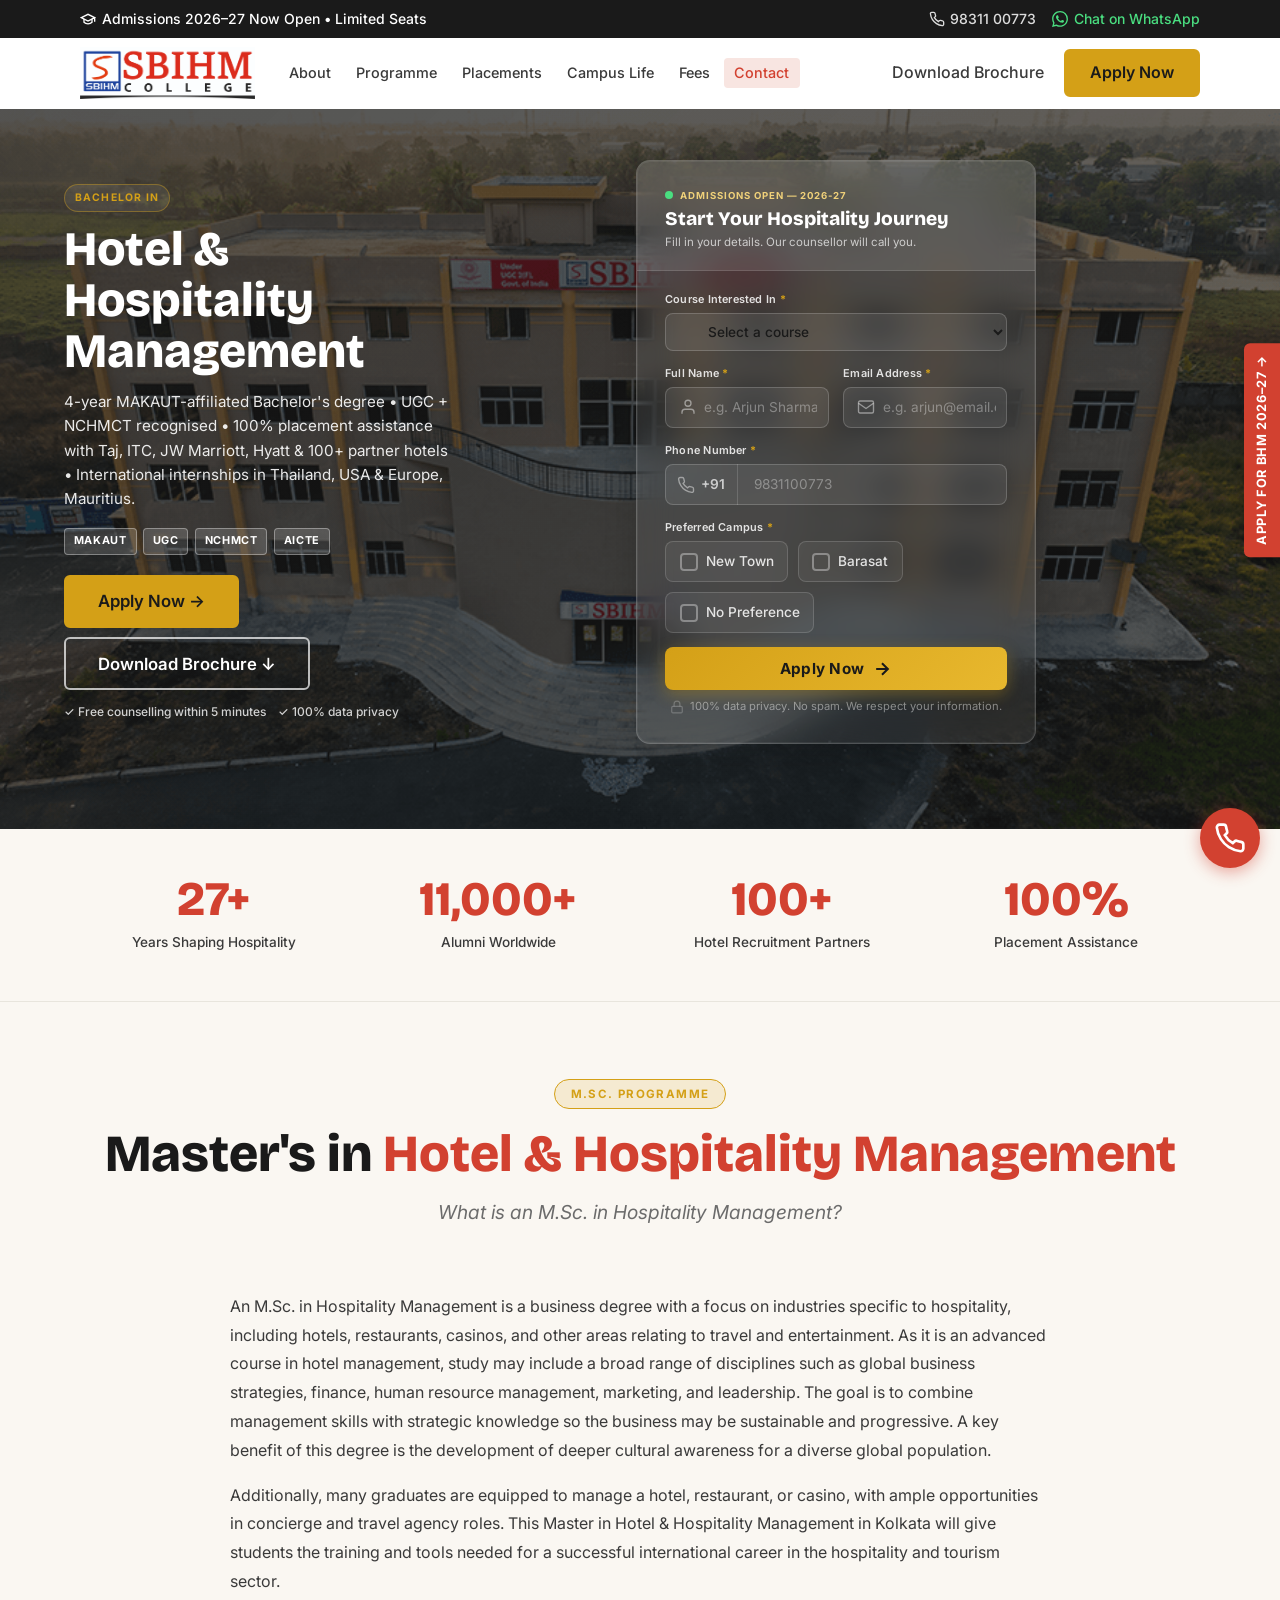
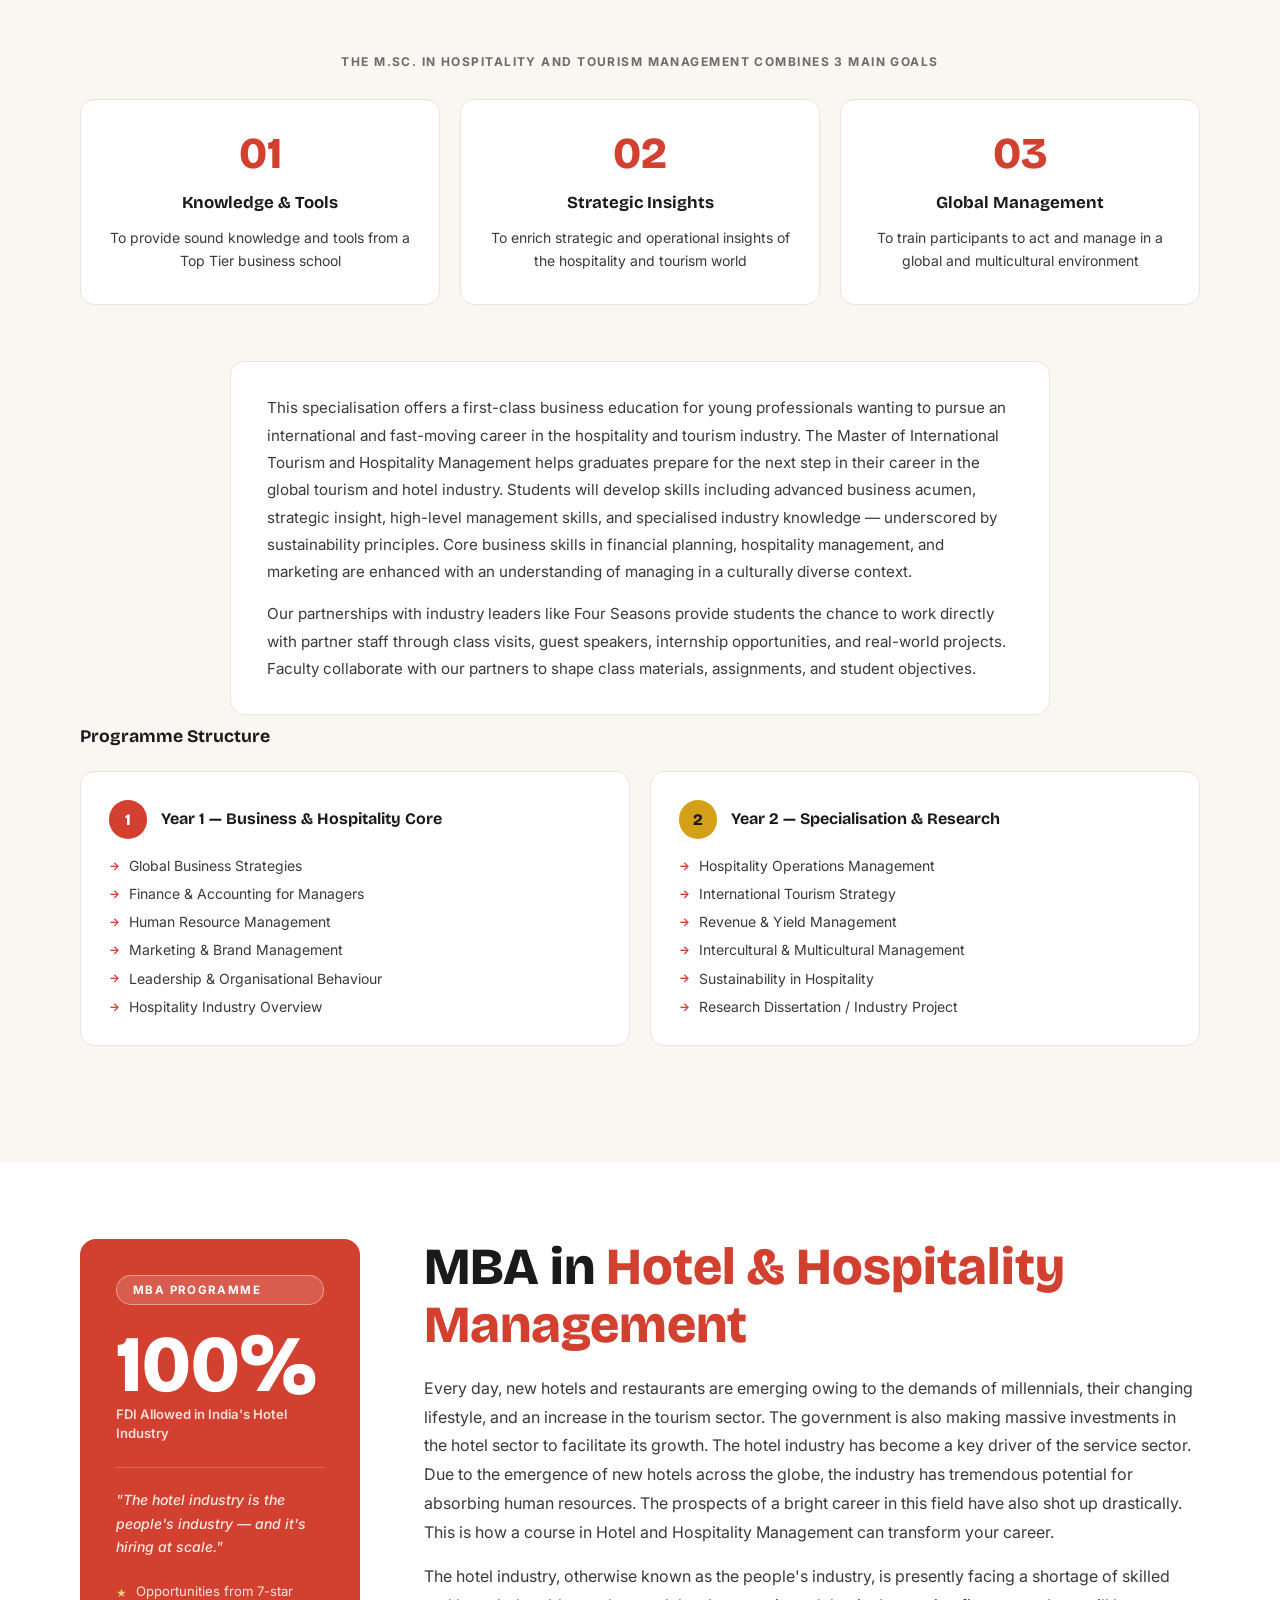
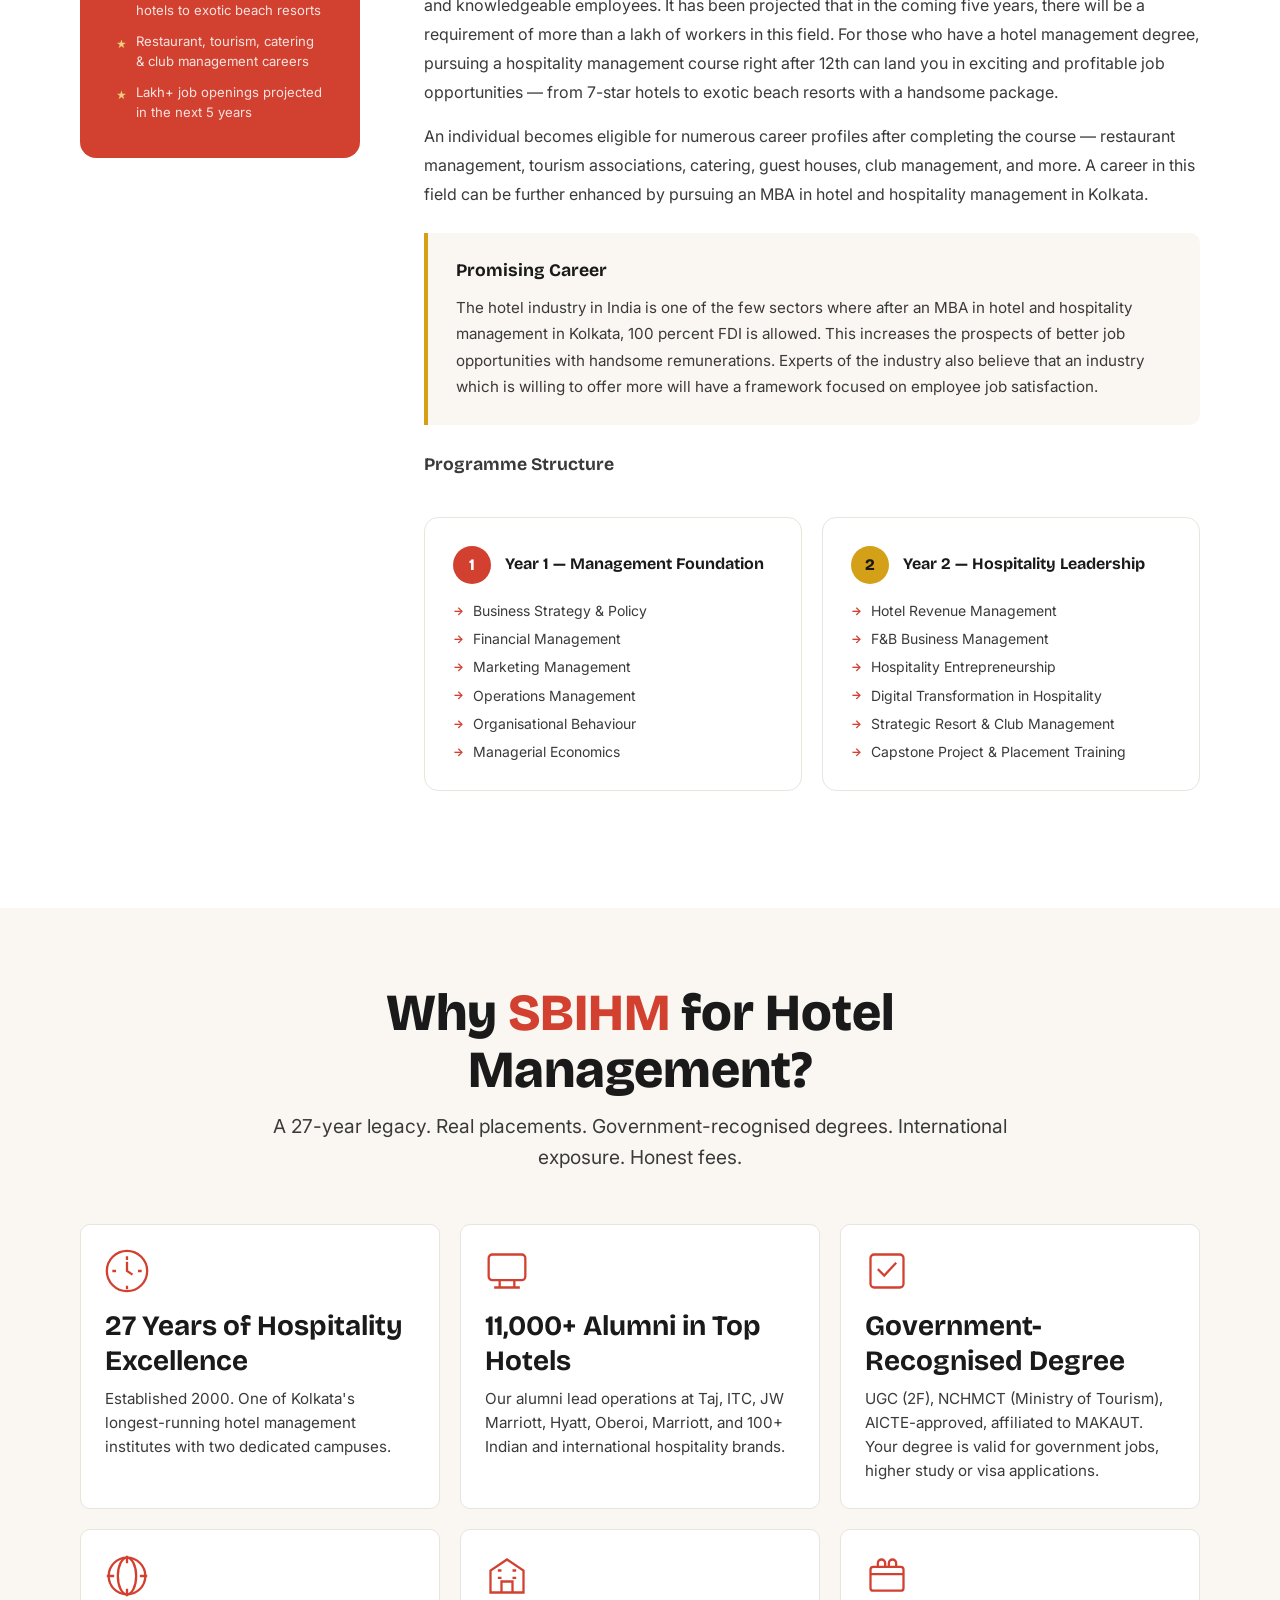
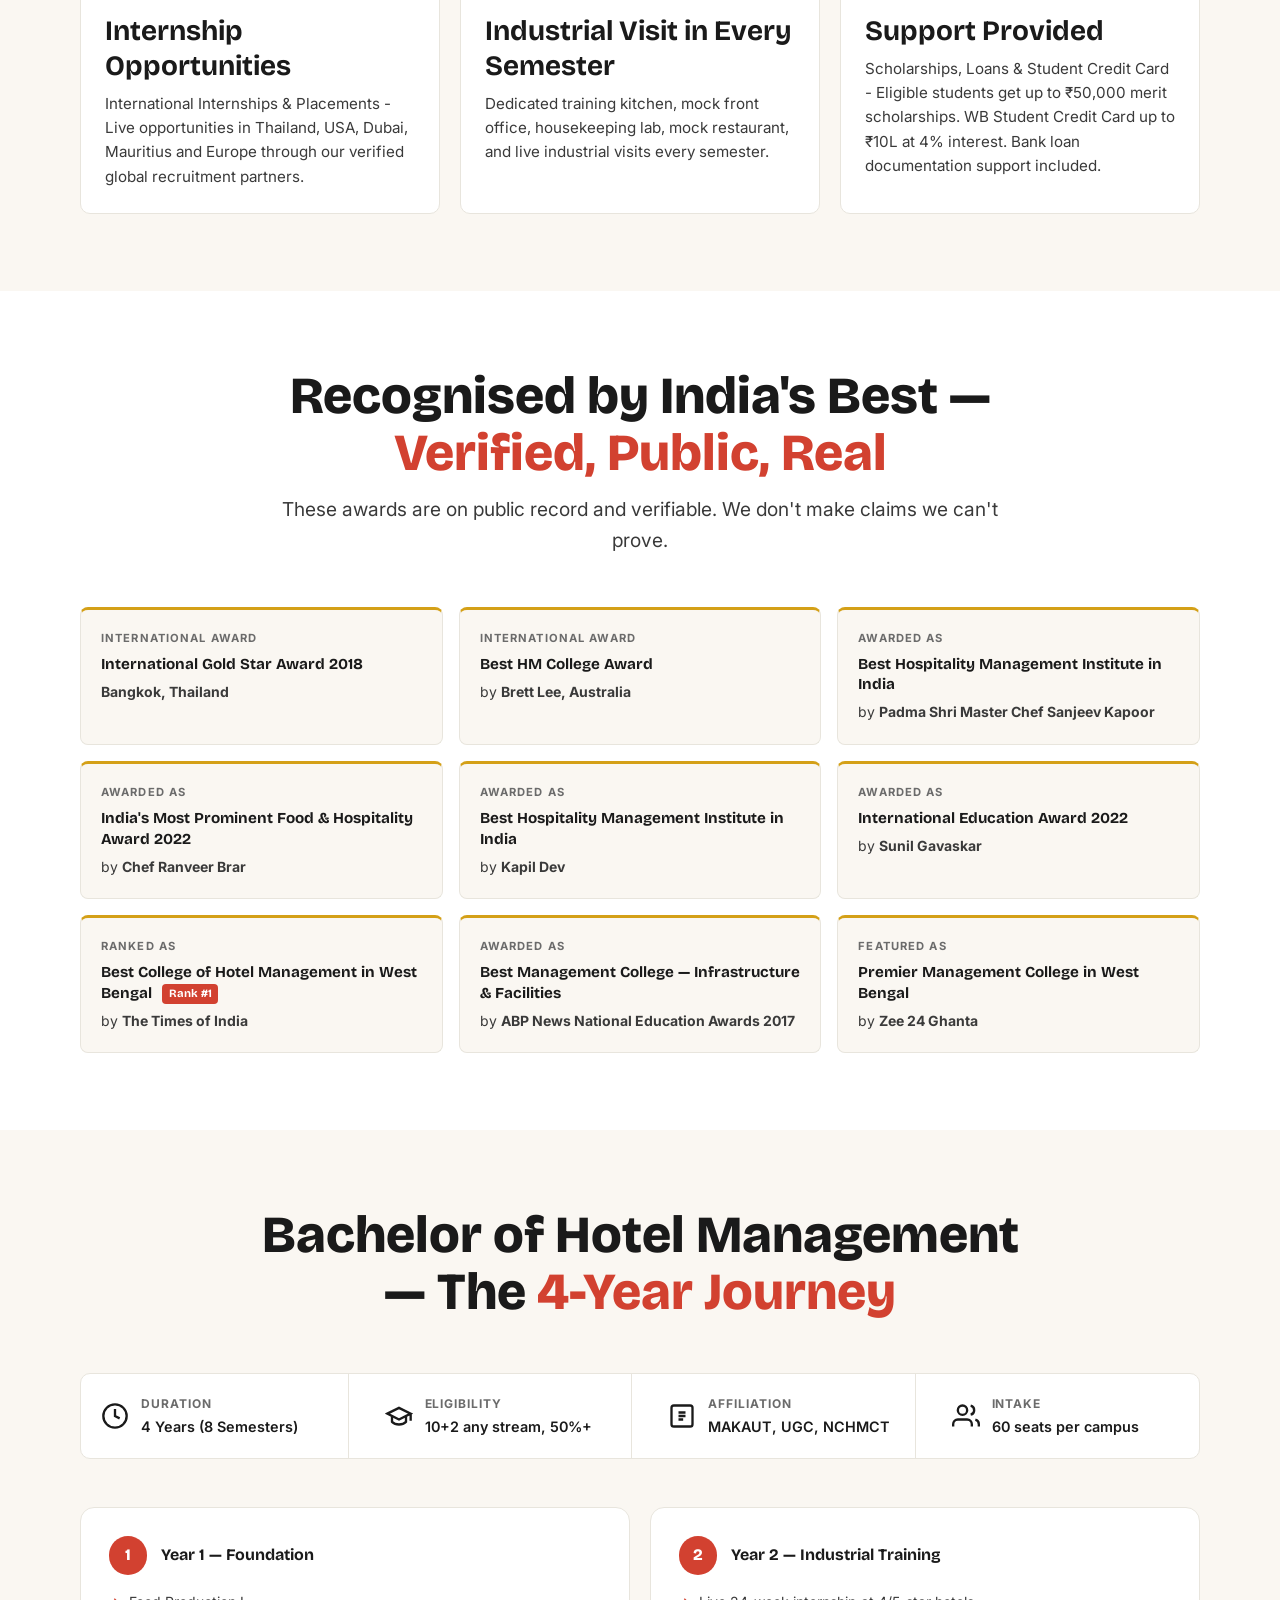
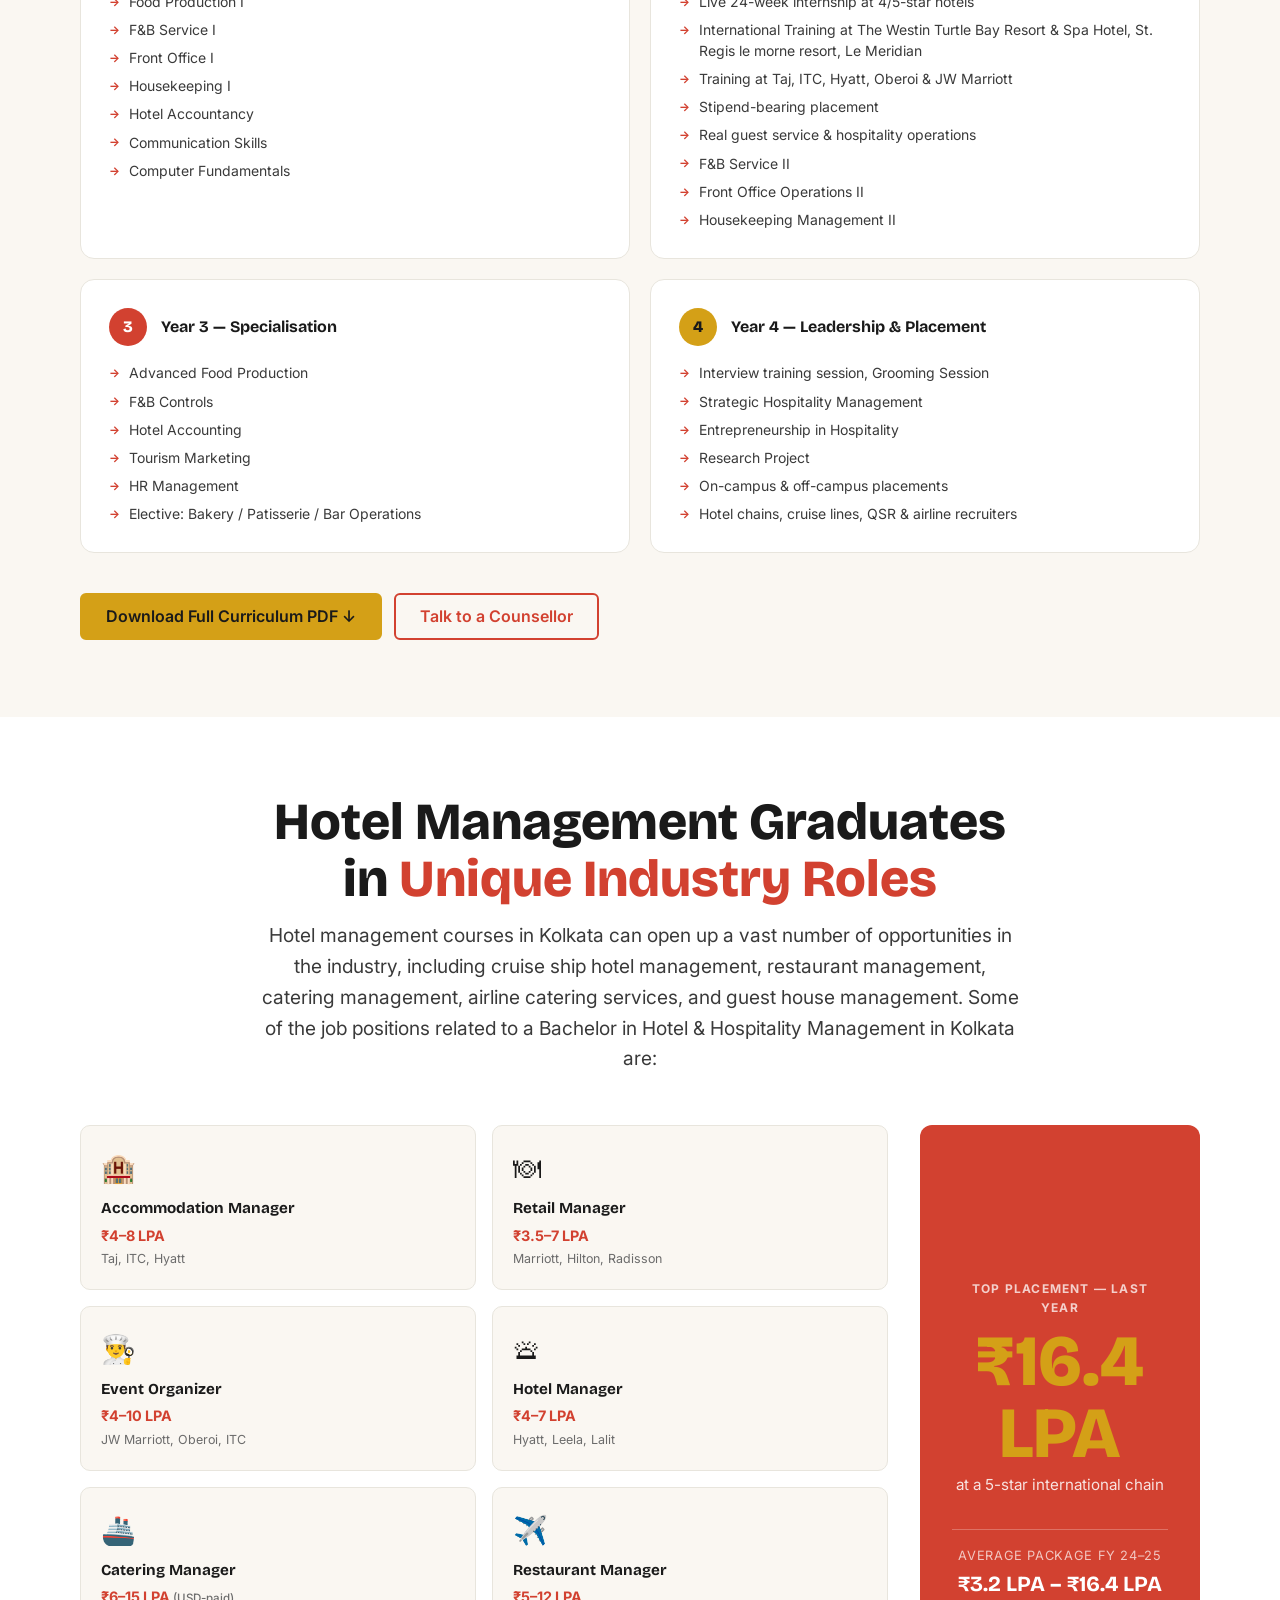
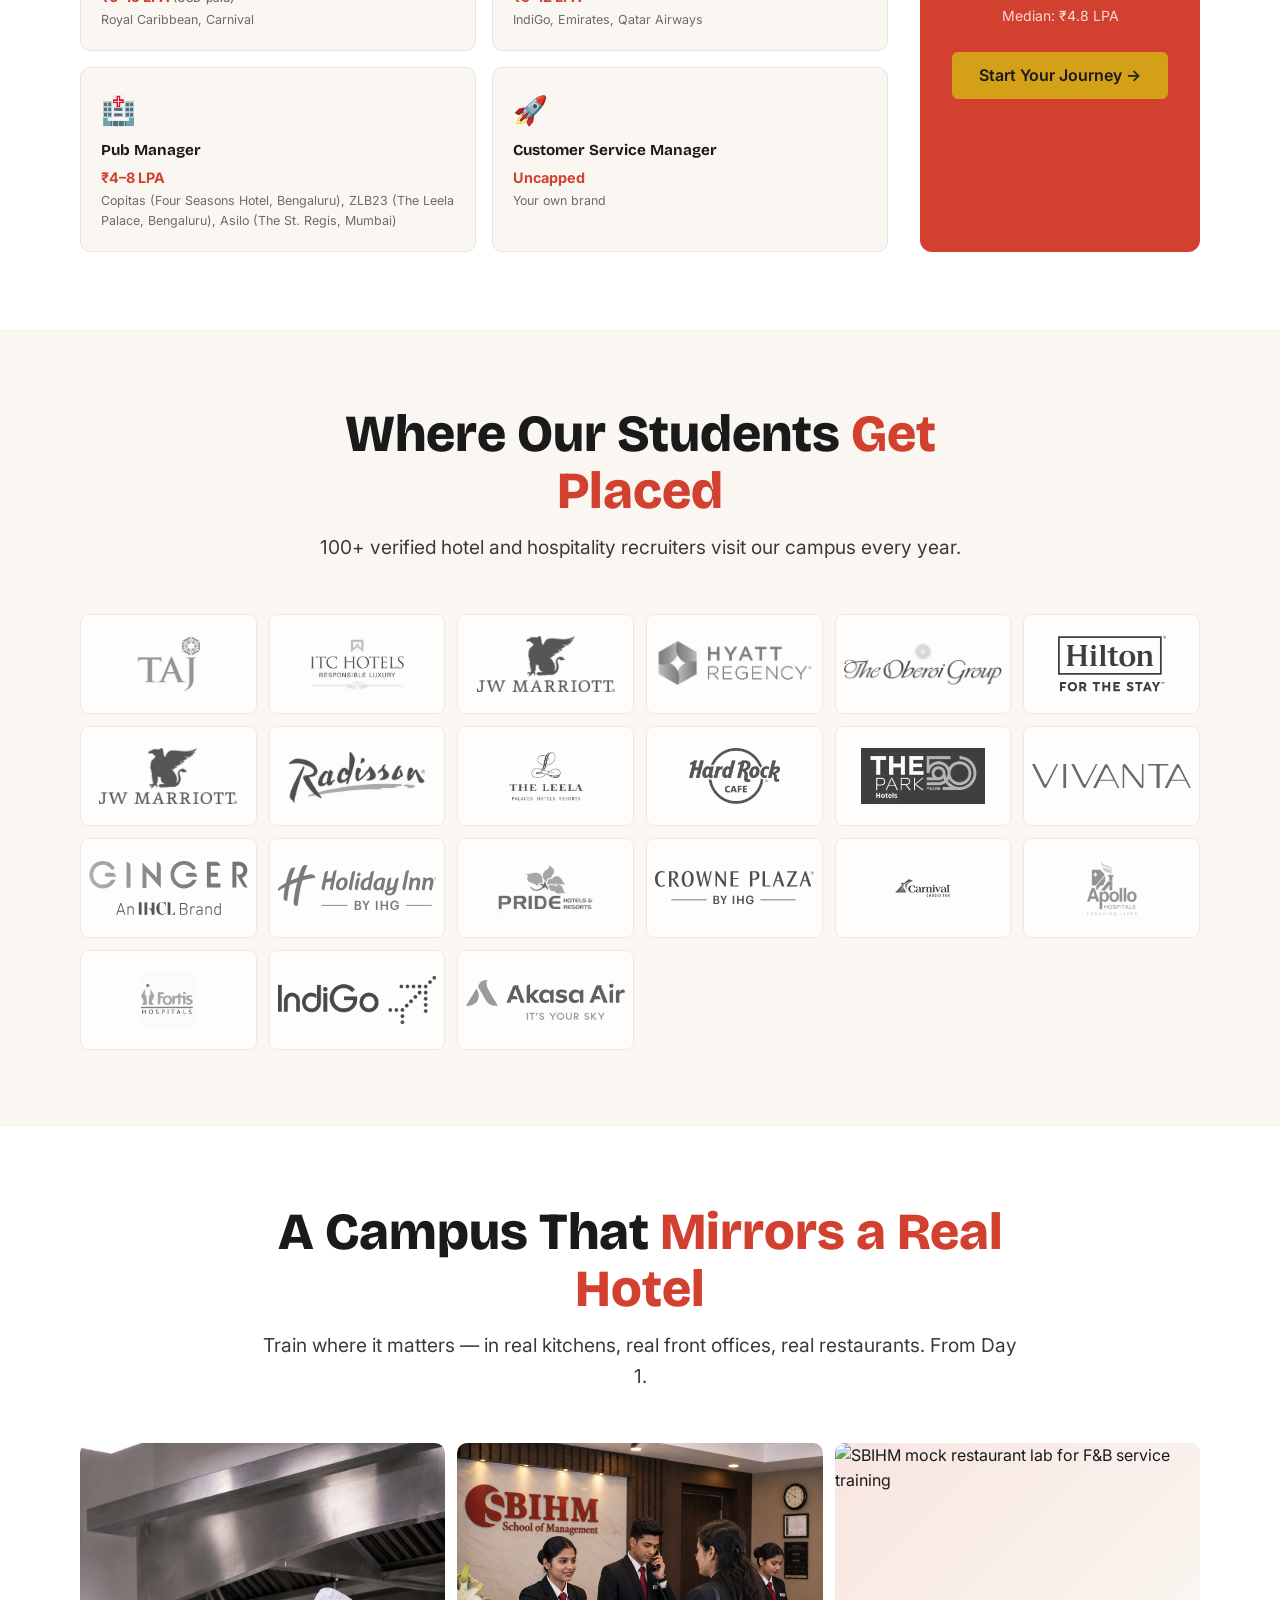
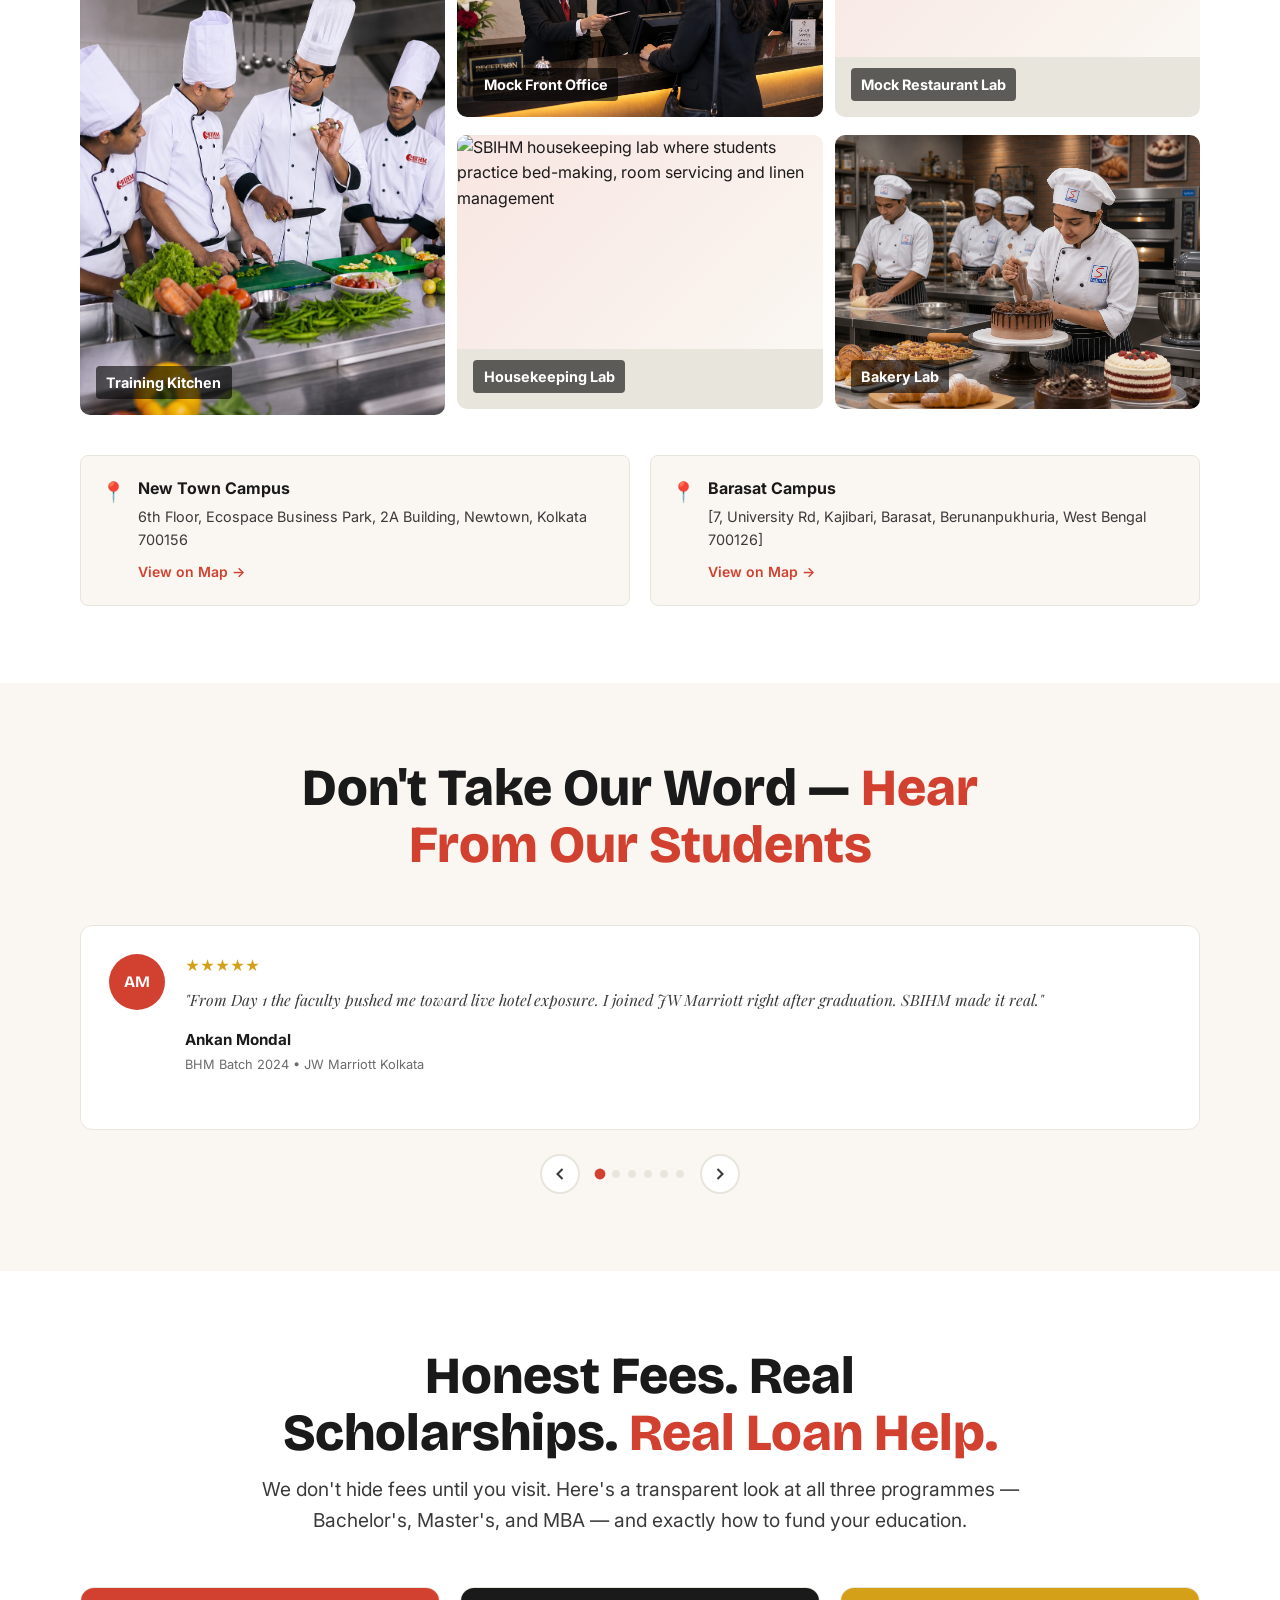
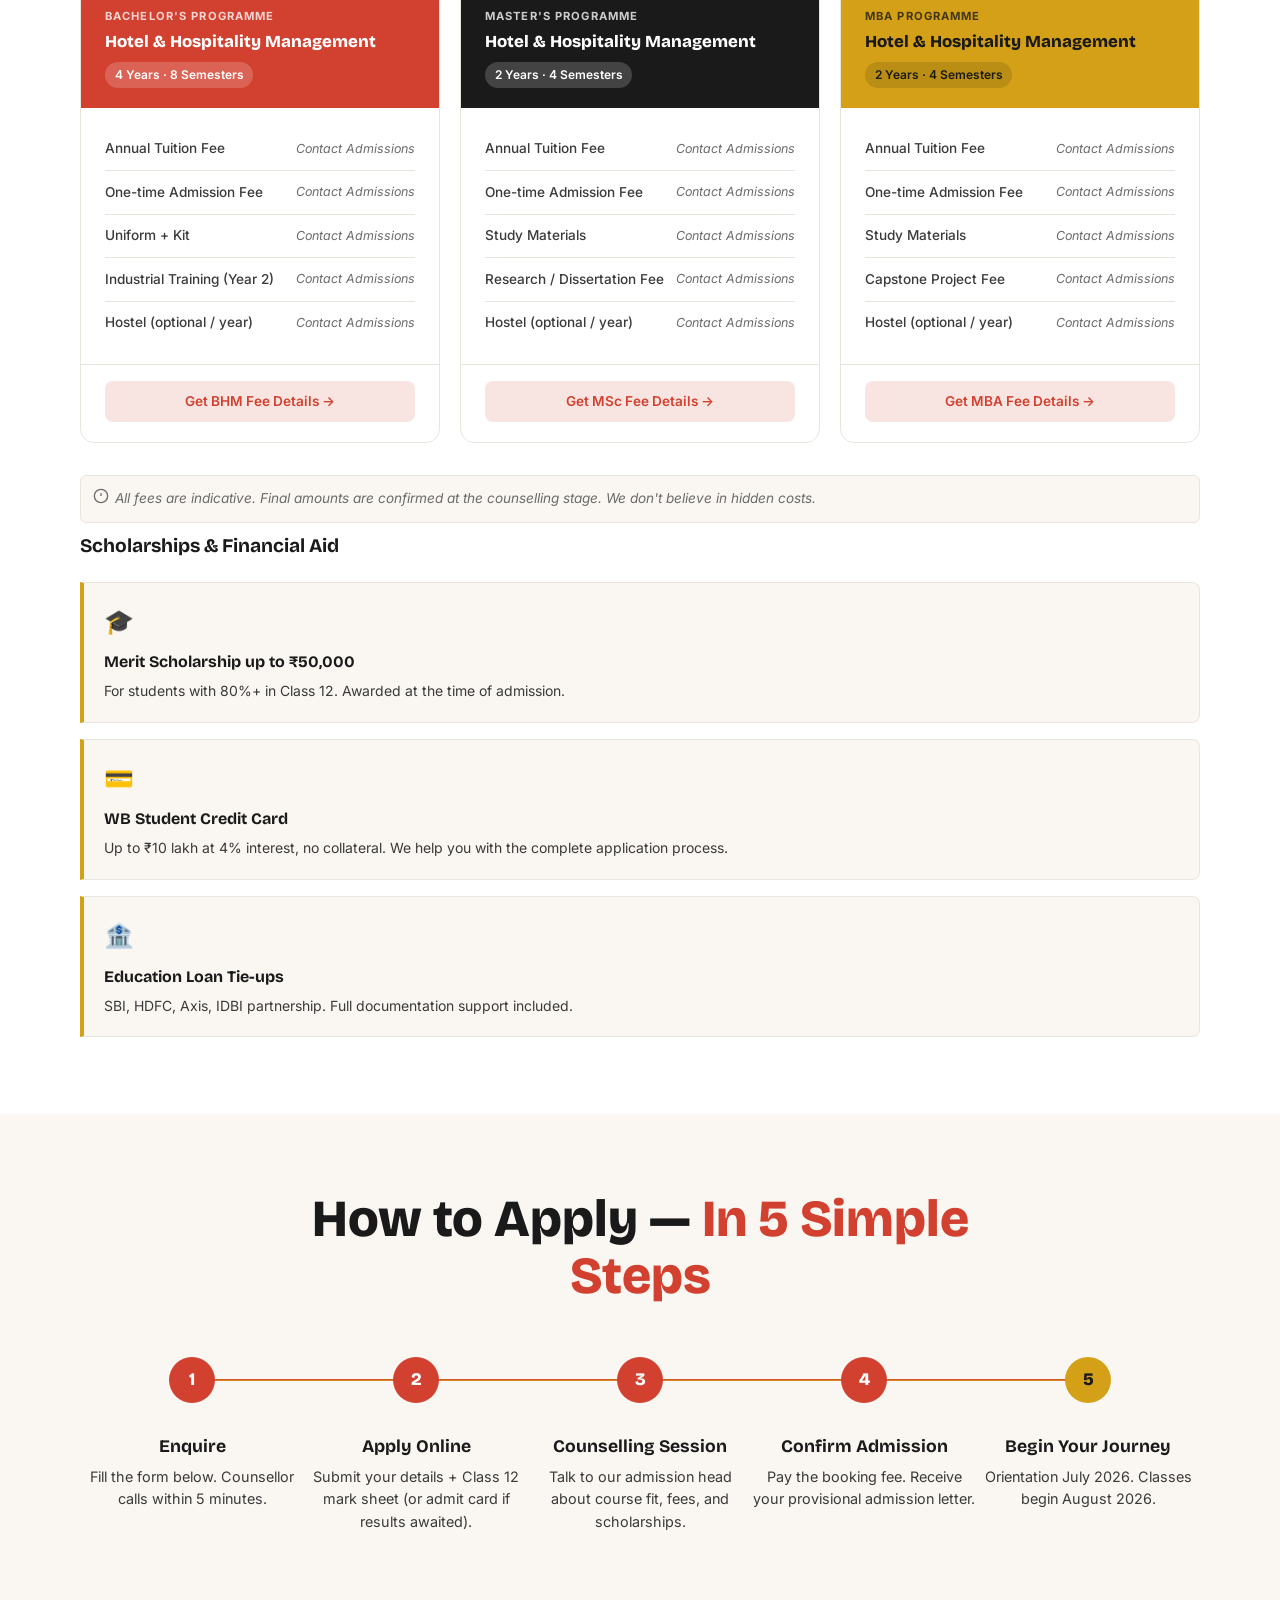
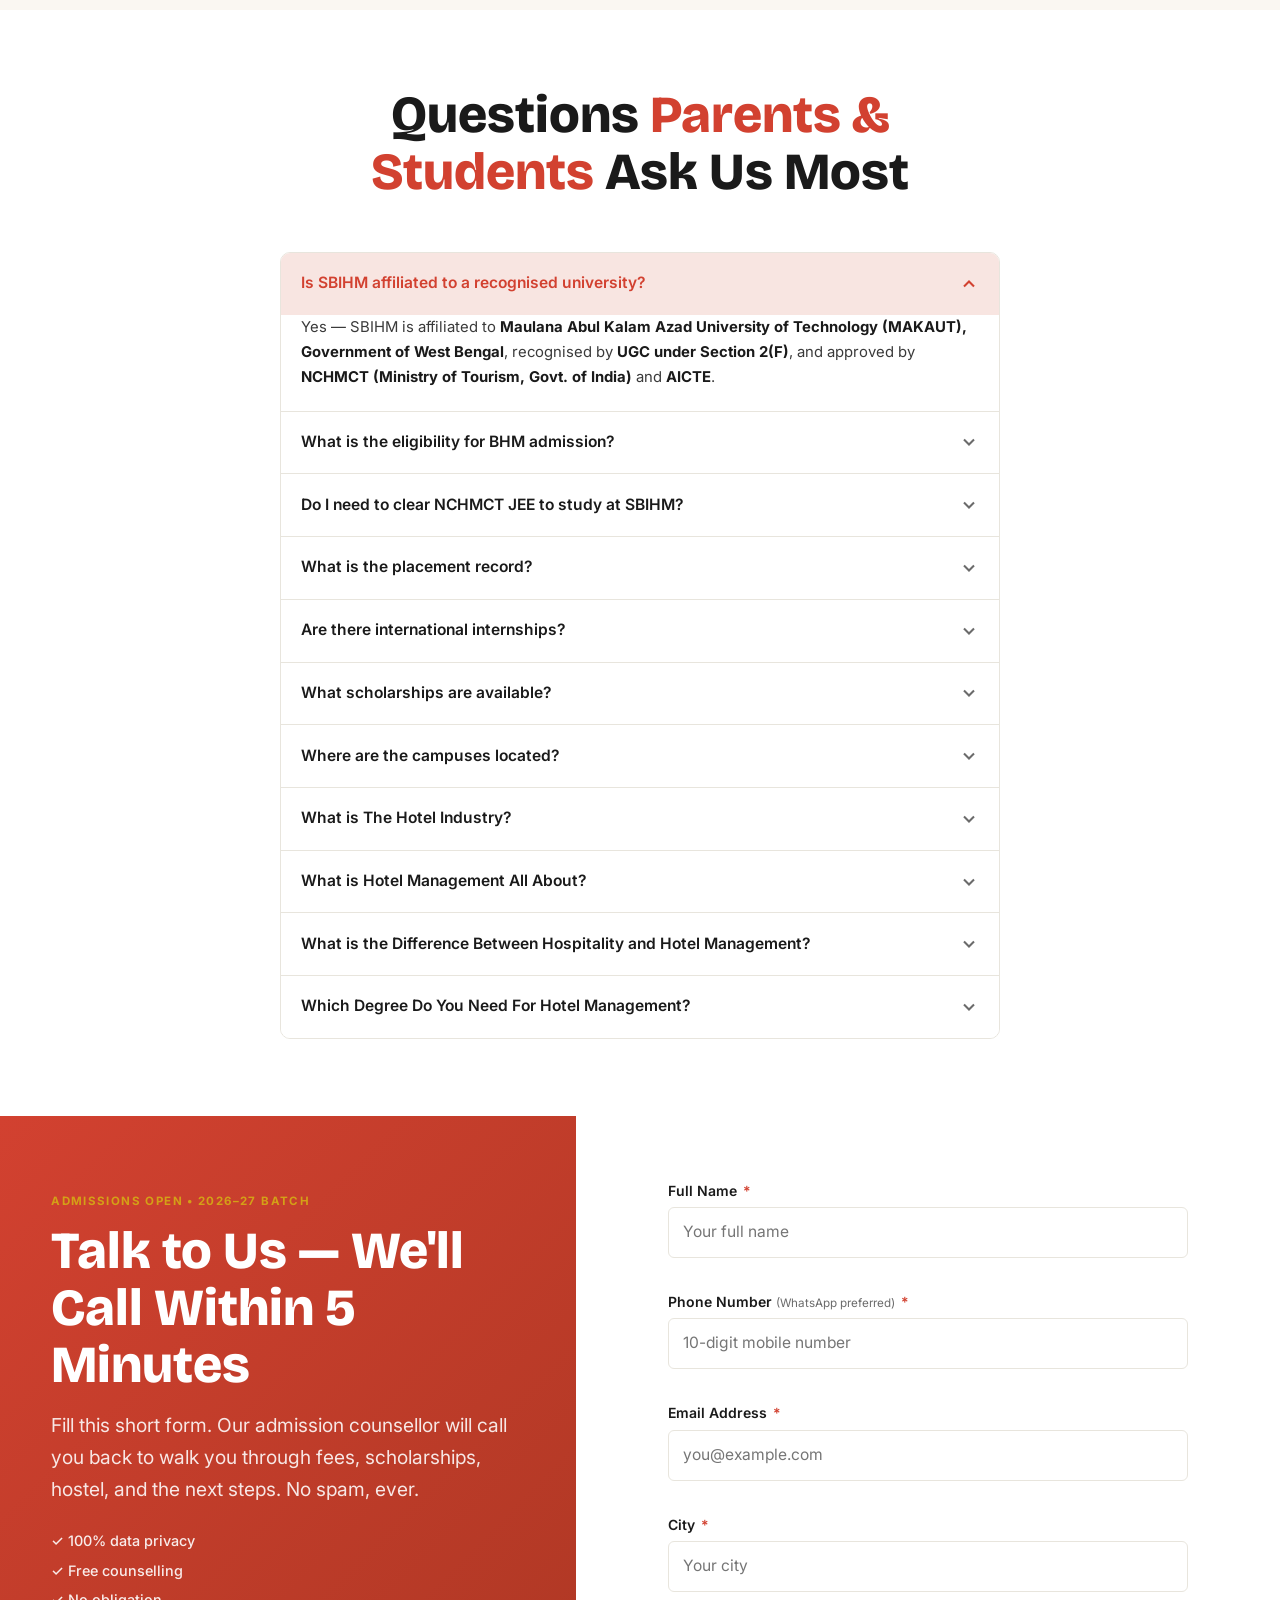
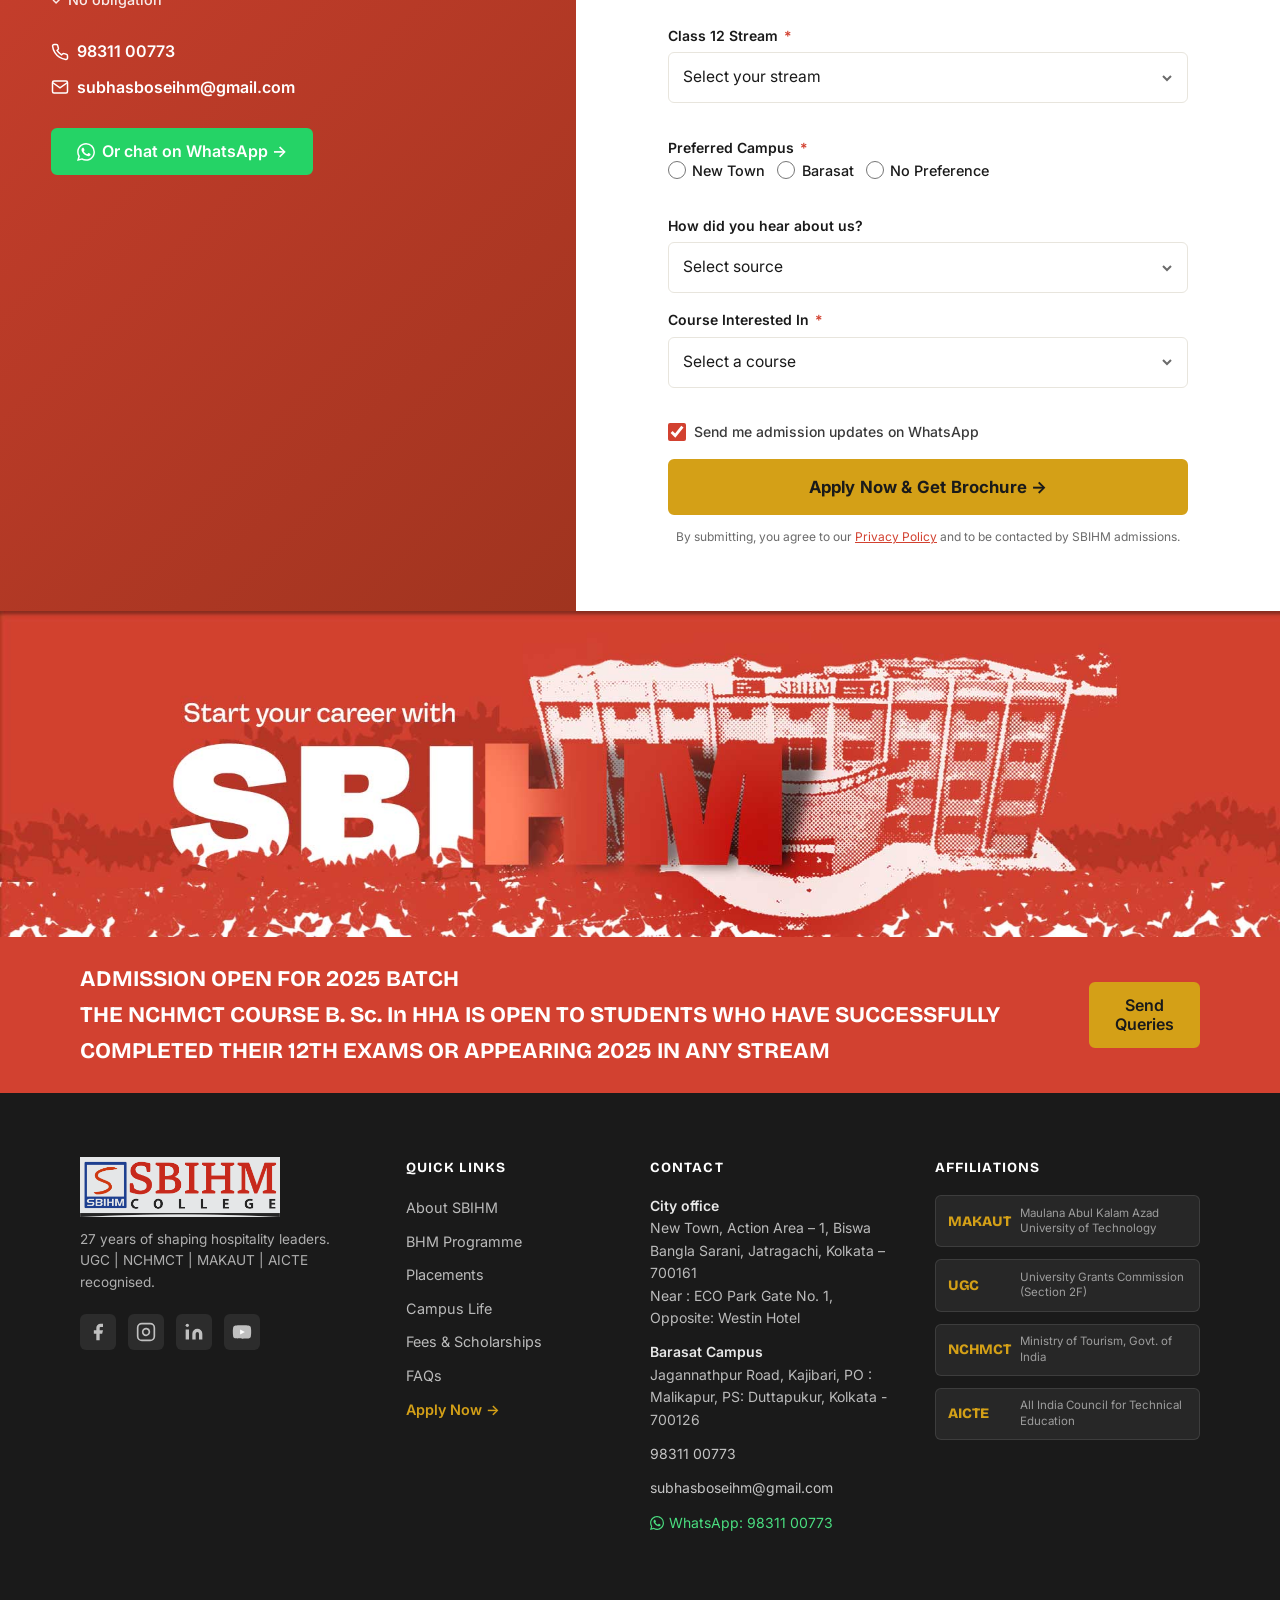
==== commit 075e953d: "Mobile view fixed" ====
--- a/index.html
+++ b/index.html
@@ -265,7 +265,7 @@
           <p class="hero__sub">
             4-year MAKAUT-affiliated Bachelor's degree &bull; UGC + NCHMCT recognised &bull; 100% placement assistance
             with Taj, ITC, JW Marriott, Hyatt &amp; 100+ partner hotels &bull; International internships in Thailand,
-            USA &amp; Europe.
+            USA &amp; Europe, Mauritius.
           </p>
           <div class="hero__badges" aria-label="Recognitions and accreditations">
             <span class="hero__badge">MAKAUT</span>
@@ -440,7 +440,7 @@
     <div class="stats-strip" aria-label="Key statistics">
       <div class="stats-strip__inner">
         <div class="stat-item">
-          <span class="stat-item__number" data-target="27">0</span>
+          <span class="stat-item__number" data-target="27" data-suffix="+">0</span>
           <span class="stat-item__label">Years Shaping Hospitality</span>
         </div>
         <div class="stat-item">
@@ -464,21 +464,21 @@
 
         <div class="masters-header">
           <div class="masters-eyebrow-wrap">
-            <span class="course-eyebrow">MSc Programme</span>
+            <span class="course-eyebrow">M.Sc. Programme</span>
           </div>
           <h2 class="masters-headline" id="masters-headline">
             Master's in <span class="text-red">Hotel &amp; Hospitality Management</span>
           </h2>
-          <p class="masters-subhead">What is an MSc in Hospitality Management?</p>
+          <p class="masters-subhead">What is an M.Sc. in Hospitality Management?</p>
         </div>
 
         <div class="masters-intro">
-          <p>An MSc in Hospitality Management is a business degree with a focus on industries specific to hospitality, including hotels, restaurants, casinos, and other areas relating to travel and entertainment. As it is an advanced course in hotel management, study may include a broad range of disciplines such as global business strategies, finance, human resource management, marketing, and leadership. The goal is to combine management skills with strategic knowledge so the business may be sustainable and progressive. A key benefit of this degree is the development of deeper cultural awareness for a diverse global population.</p>
+          <p>An M.Sc. in Hospitality Management is a business degree with a focus on industries specific to hospitality, including hotels, restaurants, casinos, and other areas relating to travel and entertainment. As it is an advanced course in hotel management, study may include a broad range of disciplines such as global business strategies, finance, human resource management, marketing, and leadership. The goal is to combine management skills with strategic knowledge so the business may be sustainable and progressive. A key benefit of this degree is the development of deeper cultural awareness for a diverse global population.</p>
           <p>Additionally, many graduates are equipped to manage a hotel, restaurant, or casino, with ample opportunities in concierge and travel agency roles. This Master in Hotel &amp; Hospitality Management in Kolkata will give students the training and tools needed for a successful international career in the hospitality and tourism sector.</p>
         </div>
 
         <div class="masters-goals-wrap">
-          <p class="masters-goals-label">The MSc in Hospitality and Tourism Management combines 3 main goals</p>
+          <p class="masters-goals-label">The M.Sc. in Hospitality and Tourism Management combines 3 main goals</p>
           <div class="masters-goals-grid">
             <div class="masters-goal-card">
               <div class="masters-goal-card__num">01</div>
@@ -503,9 +503,9 @@
           <p>Our partnerships with industry leaders like Four Seasons provide students the chance to work directly with partner staff through class visits, guest speakers, internship opportunities, and real-world projects. Faculty collaborate with our partners to shape class materials, assignments, and student objectives.</p>
         </div>
 
-        <!-- MSc Year-wise curriculum cards -->
+        <!-- M.Sc. Year-wise curriculum cards -->
         <p class="curriculum-section-label">Programme Structure</p>
-        <div class="curriculum-grid" role="list" aria-label="MSc year-wise curriculum">
+        <div class="curriculum-grid" role="list" aria-label="M.Sc. year-wise curriculum">
 
           <div class="curriculum-card" role="listitem">
             <div class="curriculum-card__header">
@@ -877,6 +877,7 @@
             </div>
             <ul class="curriculum-card__list">
               <li>Live 24-week internship at 4/5-star hotels</li>
+              <li>International Training at The Westin Turtle Bay Resort & Spa Hotel, St. Regis le morne resort, Le Meridian</li>
               <li>Training at Taj, ITC, Hyatt, Oberoi &amp; JW Marriott</li>
               <li>Stipend-bearing placement</li>
               <li>Real guest service &amp; hospitality operations</li>
@@ -907,6 +908,7 @@
               <h3 class="curriculum-card__title">Year 4 — Leadership &amp; Placement</h3>
             </div>
             <ul class="curriculum-card__list">
+              <li>Interview training session, Grooming Session</li>
               <li>Strategic Hospitality Management</li>
               <li>Entrepreneurship in Hospitality</li>
               <li>Research Project</li>
@@ -985,7 +987,7 @@
               <span class="career-card__icon" aria-hidden="true">🏥</span>
               <h3 class="career-card__title">Pub Manager</h3>
               <p class="career-card__salary">₹4–8 LPA</p>
-              <p class="career-card__employer">Apollo, Fortis, Manipal</p>
+              <p class="career-card__employer">Copitas (Four Seasons Hotel, Bengaluru), ZLB23 (The Leela Palace, Bengaluru), Asilo (The St. Regis, Mumbai)</p>
             </article>
 
             <article class="career-card">
--- a/styles.css
+++ b/styles.css
@@ -4276,3 +4276,181 @@
     /* matches mobile-bottom-cta height */
   }
 }
+
+/* ─── Mobile Responsiveness Improvements ─────────────────────────────────── */
+
+/* Course selector in hero form always spans full width in the 2-col grid */
+#field-course-hero {
+  grid-column: 1 / -1;
+}
+
+/* ── Very small phones (< 480px) ─────────────────────────────────────────── */
+@media (max-width: 479px) {
+  /* Career cards: single column so text isn't cramped */
+  .careers-grid {
+    grid-template-columns: 1fr;
+  }
+
+  /* Hero CTA buttons: stack and fill full width */
+  .hero__ctas {
+    flex-direction: column;
+    align-items: stretch;
+  }
+
+  .hero__ctas .btn {
+    width: 100%;
+    justify-content: center;
+  }
+
+  /* Testimonial card: stack avatar above text */
+  .testimonial-card {
+    flex-direction: column;
+    gap: 0.85rem;
+    padding: 1.25rem;
+  }
+
+  /* Programme info strip: single column on tiny screens */
+  .programme-info-strip {
+    grid-template-columns: 1fr;
+  }
+
+  .programme-info-item {
+    border-right: none;
+    border-bottom: 1px solid var(--sbihm-line);
+  }
+
+  .programme-info-item:last-child {
+    border-bottom: none;
+  }
+
+  /* Masters goals: already collapses at 680px, but ensure text wraps */
+  .masters-goal-card {
+    padding: 1.5rem 1rem;
+  }
+
+  /* Reduce heading sizes slightly on very small screens */
+  .hero__headline {
+    font-size: clamp(1.5rem, 7vw, 2rem);
+  }
+
+  /* Apply section headline on mobile */
+  .apply-left__headline {
+    font-size: clamp(1.4rem, 6vw, 2rem);
+  }
+
+  /* Fees course cards row: stack label/amount vertically when screen is tiny */
+  .fees-course-card__row {
+    flex-direction: column;
+    align-items: flex-start;
+    gap: 0.2rem;
+    padding: 0.55rem 0;
+  }
+
+  .fees-course-card__amount {
+    text-align: left;
+    white-space: normal;
+  }
+
+  /* Footer logo: constrain on small screens */
+  .site-header__logo img {
+    height: 32px;
+  }
+
+  /* Hero trust micro: stack on very small screens */
+  .hero__trust-micro {
+    flex-direction: column;
+    gap: 0.35rem;
+  }
+}
+
+/* ── Mobile (< 768px) additional fixes ───────────────────────────────────── */
+@media (max-width: 767px) {
+  /* Hero: reduce top/bottom padding for tighter mobile layout */
+  .hero {
+    padding-block: 1.5rem;
+    padding-bottom: 2rem;
+  }
+
+  /* Hero form: fill available width, no artificial max */
+  .hero-form {
+    max-width: 100%;
+  }
+
+  /* Hero visual: remove margin, fill full width */
+  .hero__visual {
+    width: 100%;
+    max-width: 100%;
+  }
+
+  /* Hero inner gap: tighter on mobile */
+  .hero__inner {
+    gap: 1.5rem;
+  }
+
+  /* Programme CTAs: stack buttons on mobile */
+  .programme-ctas {
+    flex-direction: column;
+  }
+
+  .programme-ctas .btn {
+    width: 100%;
+    justify-content: center;
+  }
+
+  /* Admission steps: ensure content area doesn't overflow */
+  .admission-step__content {
+    min-width: 0;
+  }
+
+  /* Apply thank-you actions: stack on mobile */
+  .apply-thankyou__actions {
+    flex-direction: column;
+    align-items: stretch;
+  }
+
+  .apply-thankyou__actions .btn {
+    width: 100%;
+    justify-content: center;
+  }
+
+  /* CTA banner: ensure button full-width on mobile */
+  .cta-banner .btn {
+    width: 100%;
+    max-width: 320px;
+  }
+
+  /* Section titles: tighten line height on mobile */
+  .section__title {
+    line-height: 1.2;
+  }
+
+  /* Masters continuation box: reduce padding on mobile */
+  .masters-continuation {
+    padding: 1.25rem 1rem;
+  }
+
+  /* MBA sidebar: reduce padding on mobile */
+  .mba-sidebar {
+    padding: 1.5rem;
+    position: static;
+  }
+
+  /* Funding cards: stack on mobile (already handled via flex-direction: column) */
+  .funding-cards--row .funding-card {
+    min-width: 0;
+  }
+
+  /* Partners grid: 2 columns on mobile max */
+  .partners-grid {
+    grid-template-columns: repeat(2, 1fr);
+  }
+
+  /* Hero form header padding on mobile */
+  .hero-form__header {
+    padding: 0.85rem 1rem;
+  }
+
+  .hero-form__body {
+    padding: 0.75rem 1rem 0.85rem;
+  }
+}
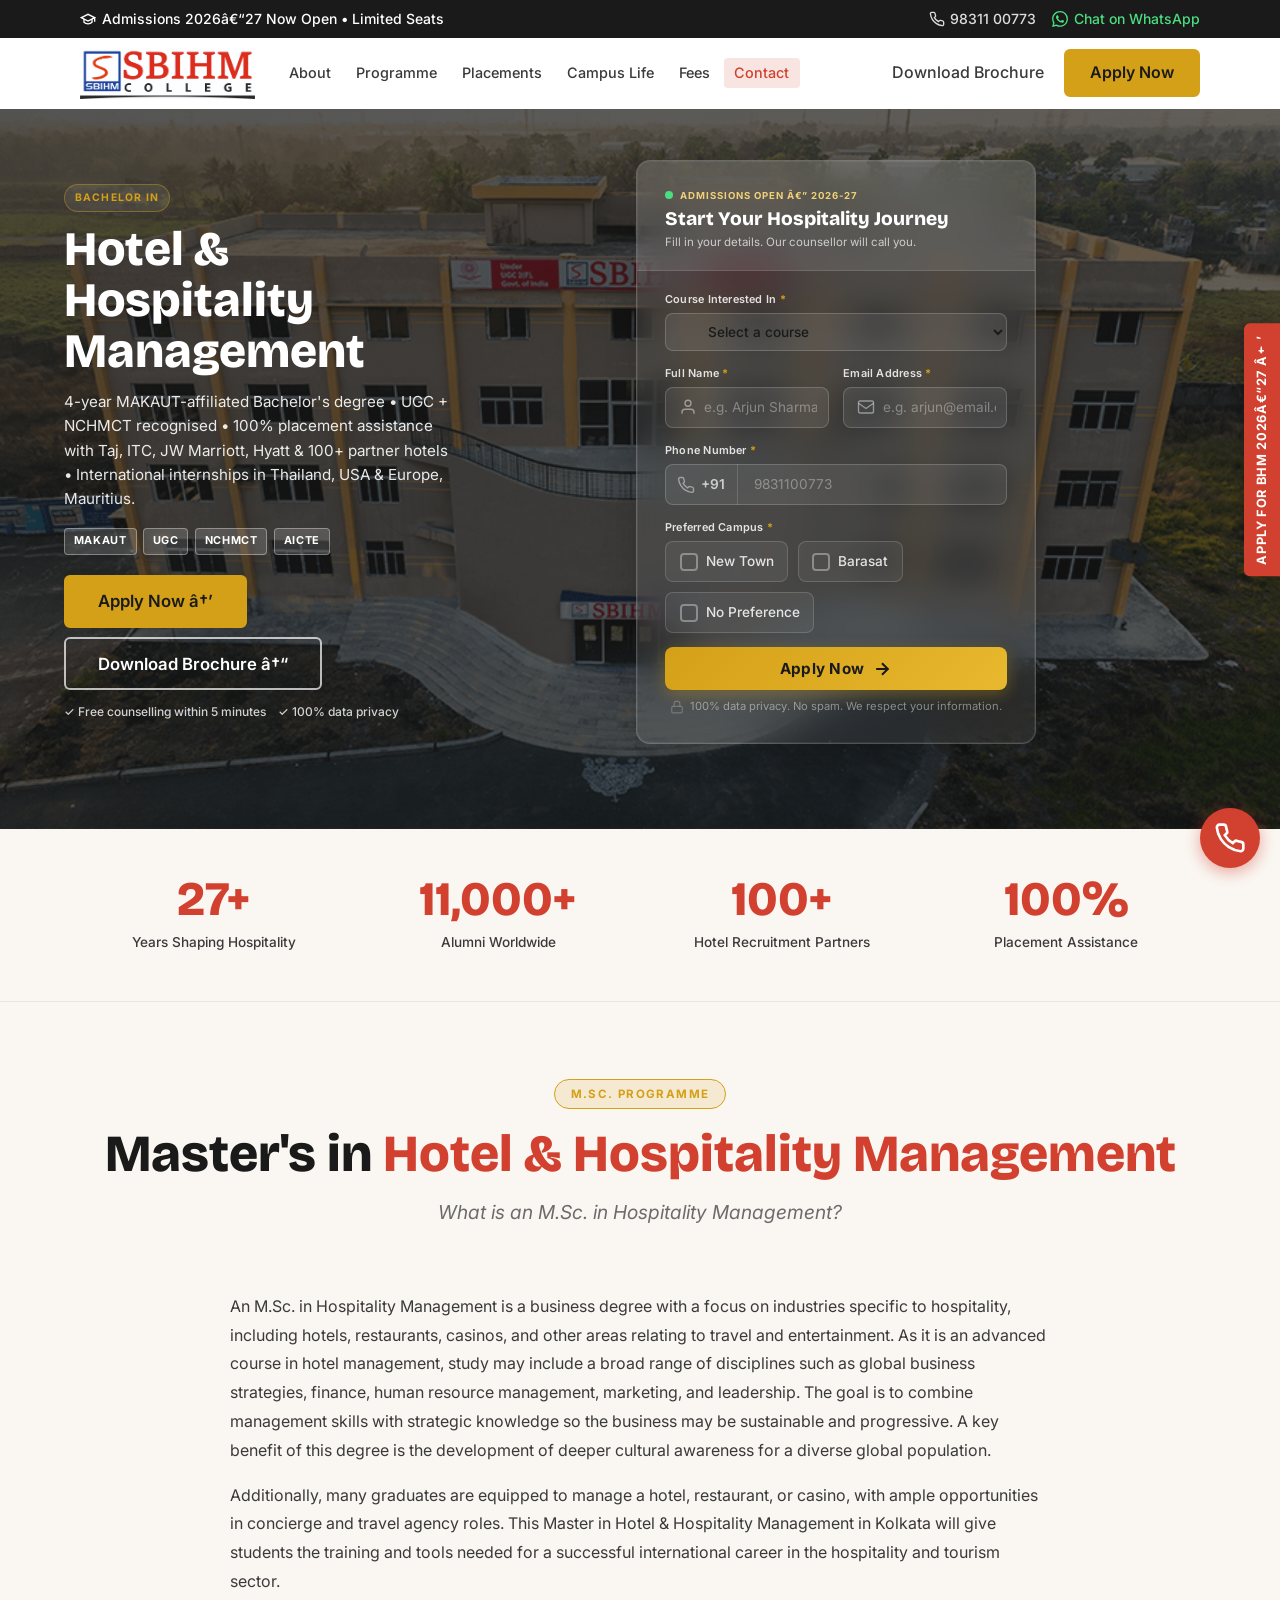
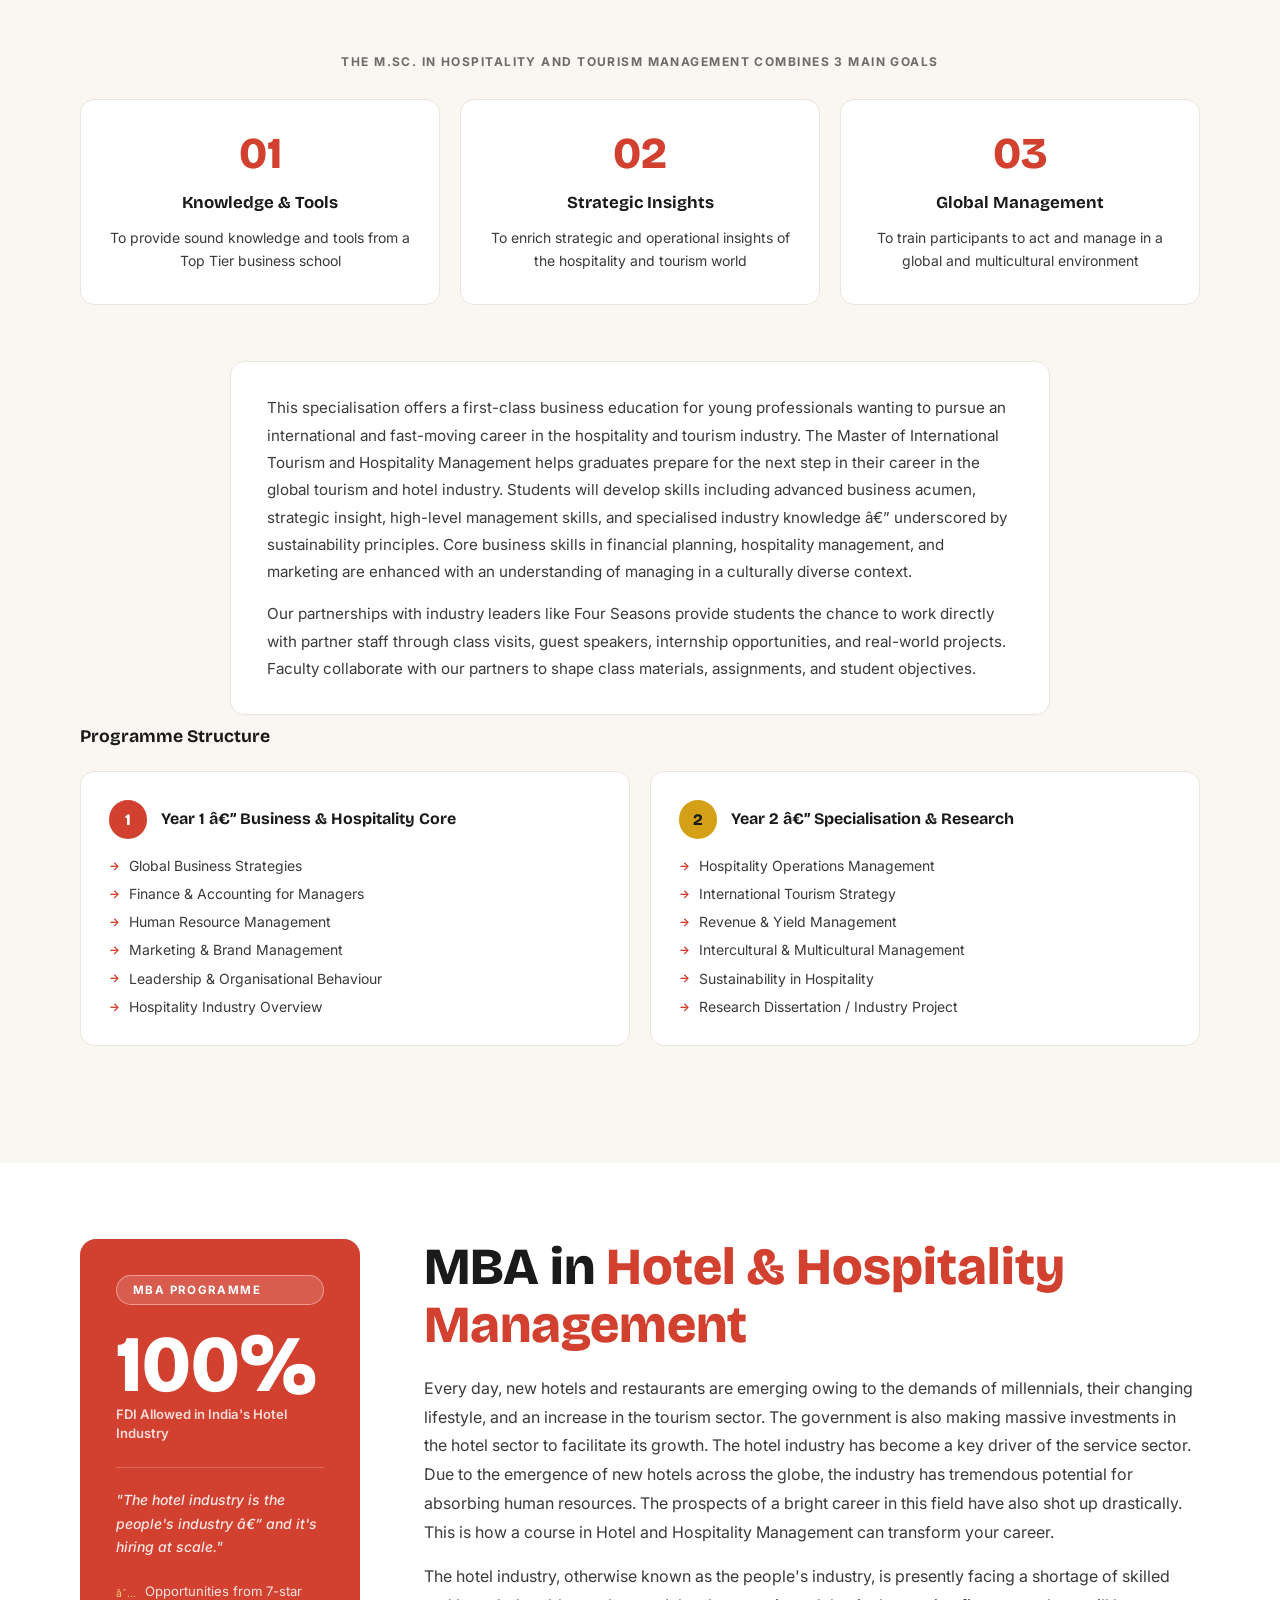
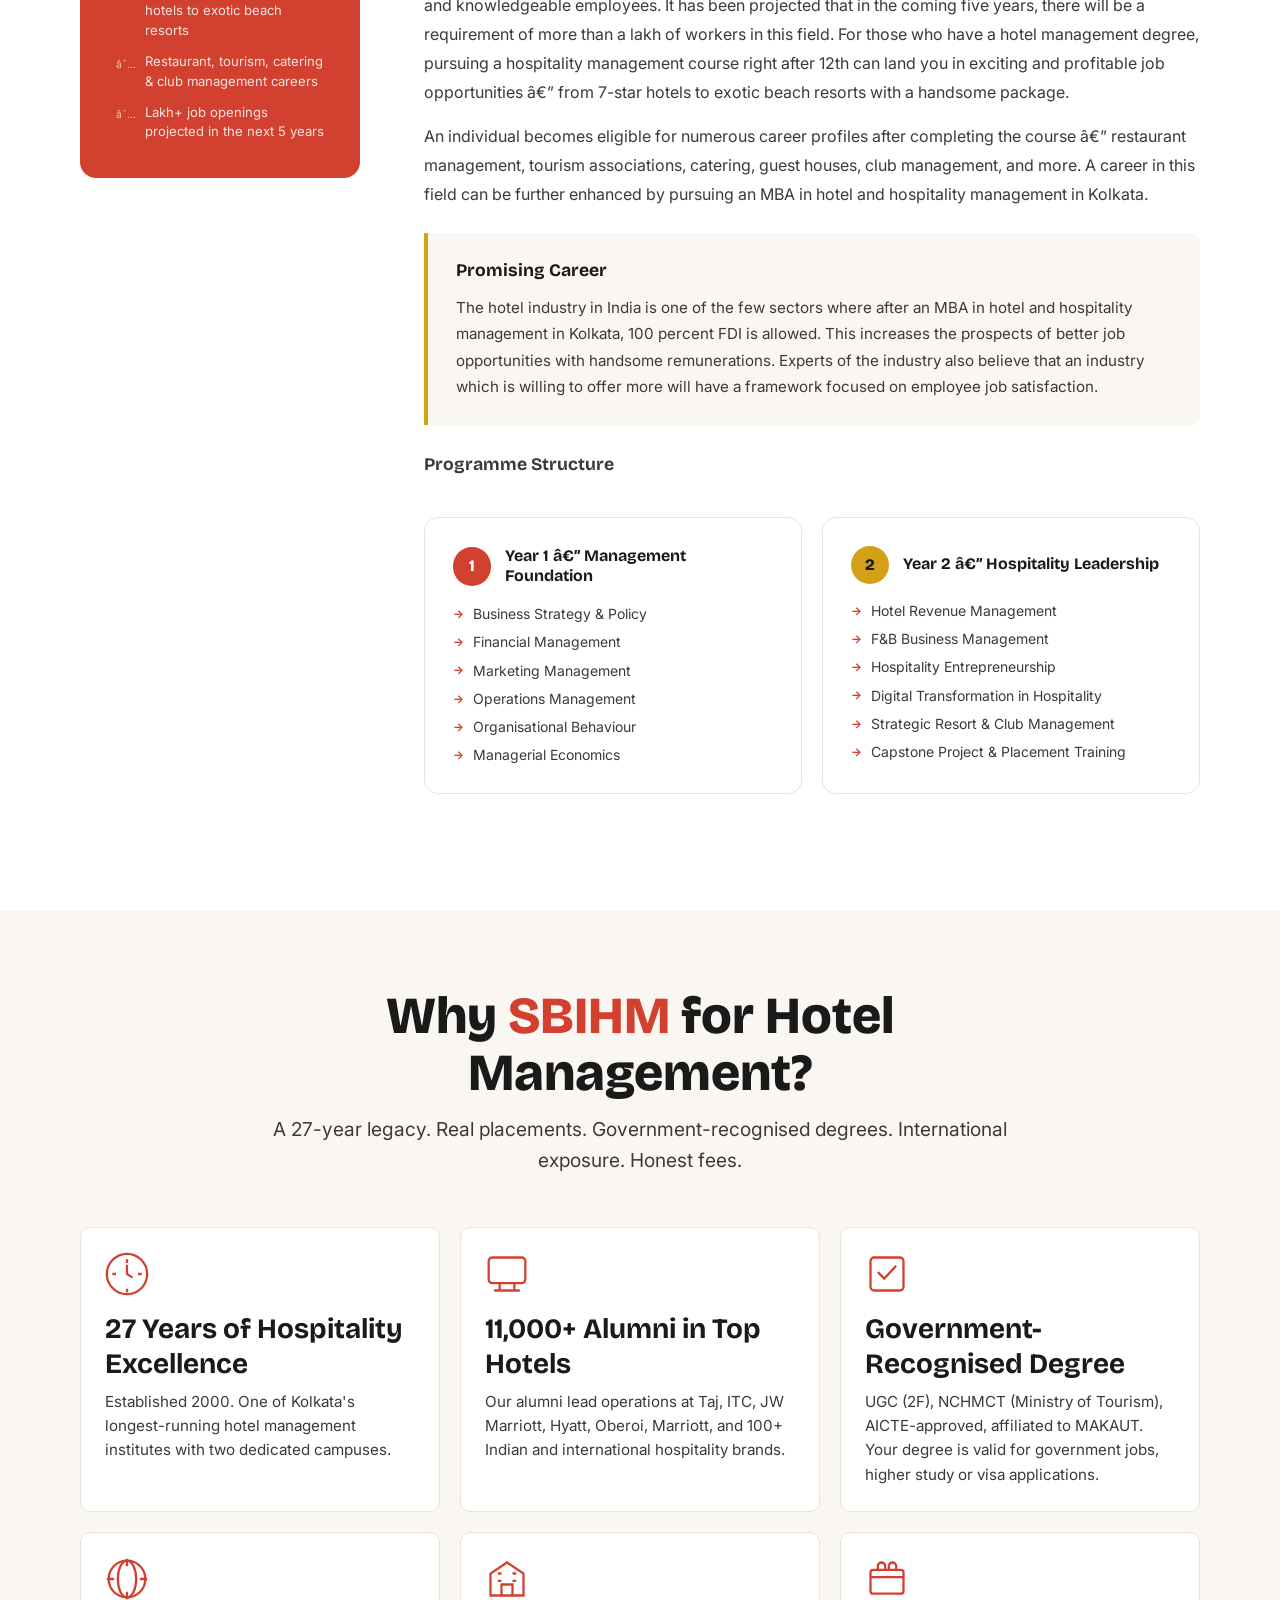
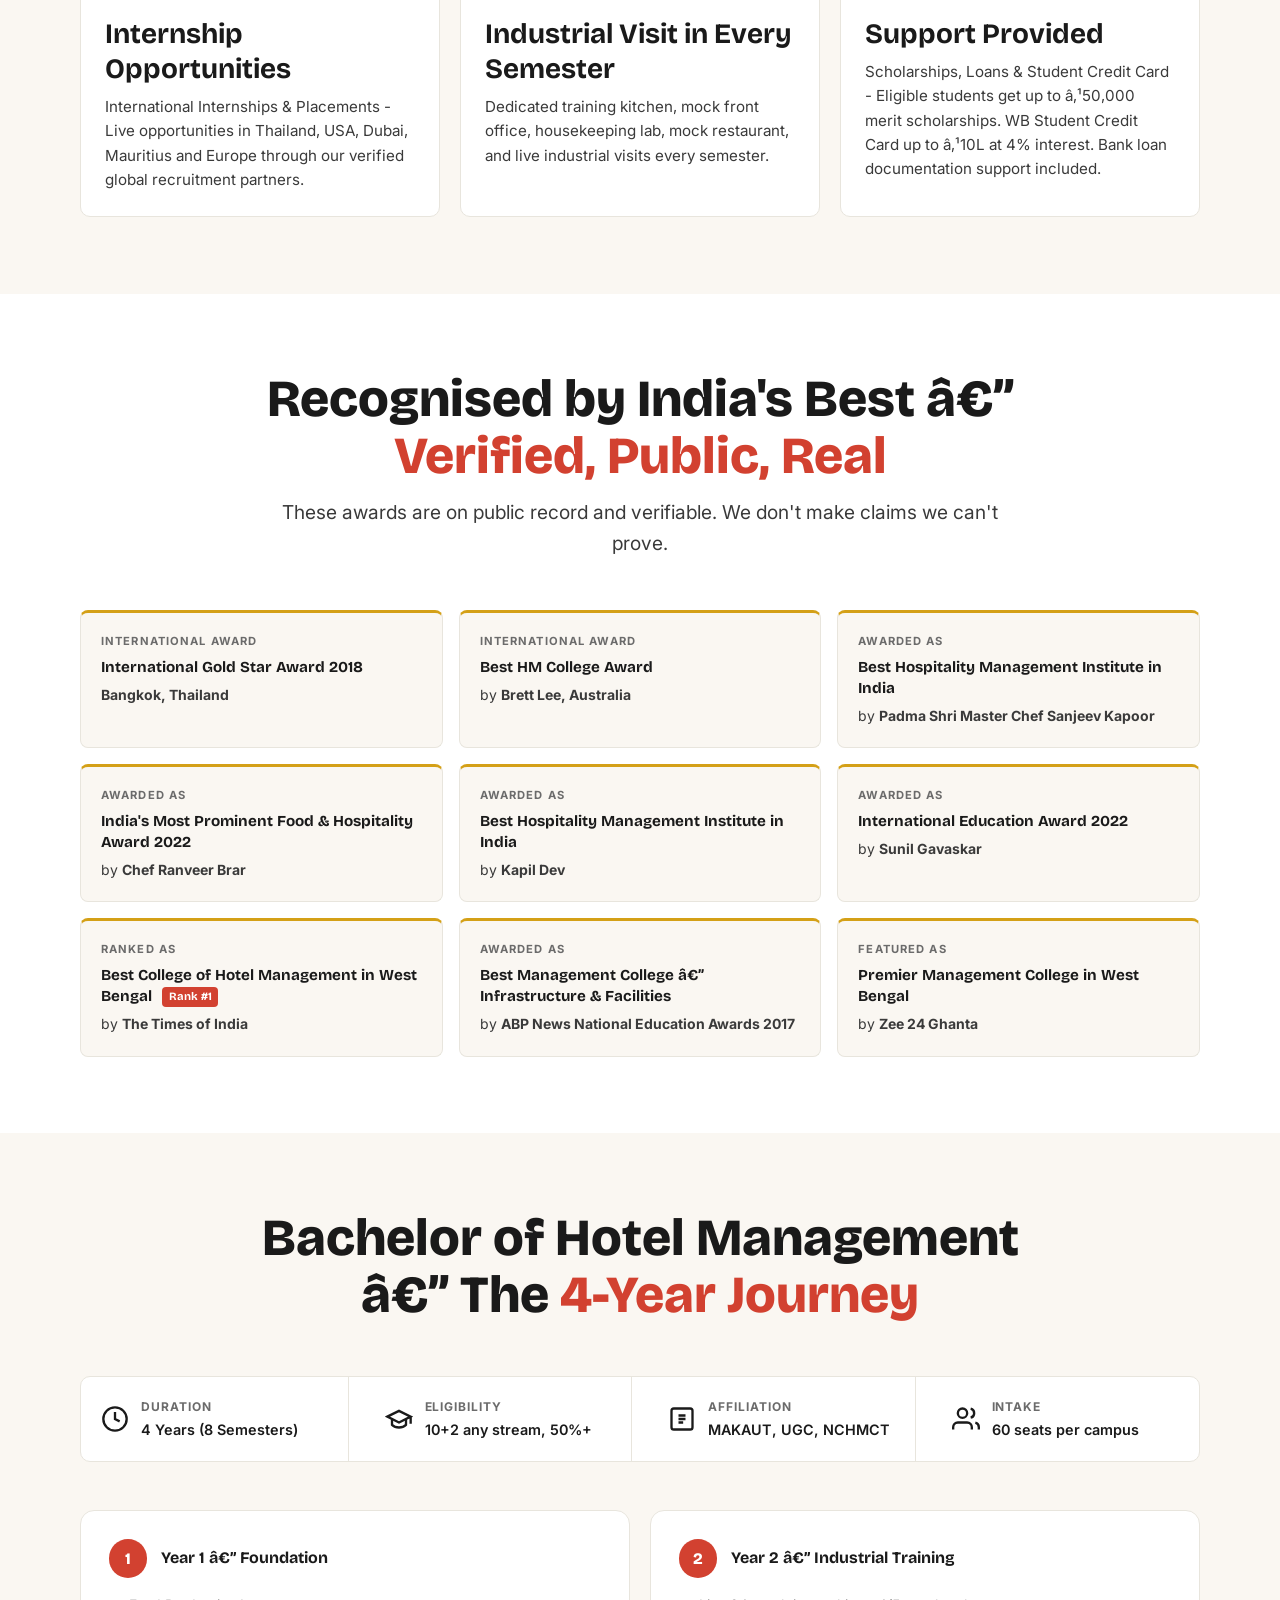
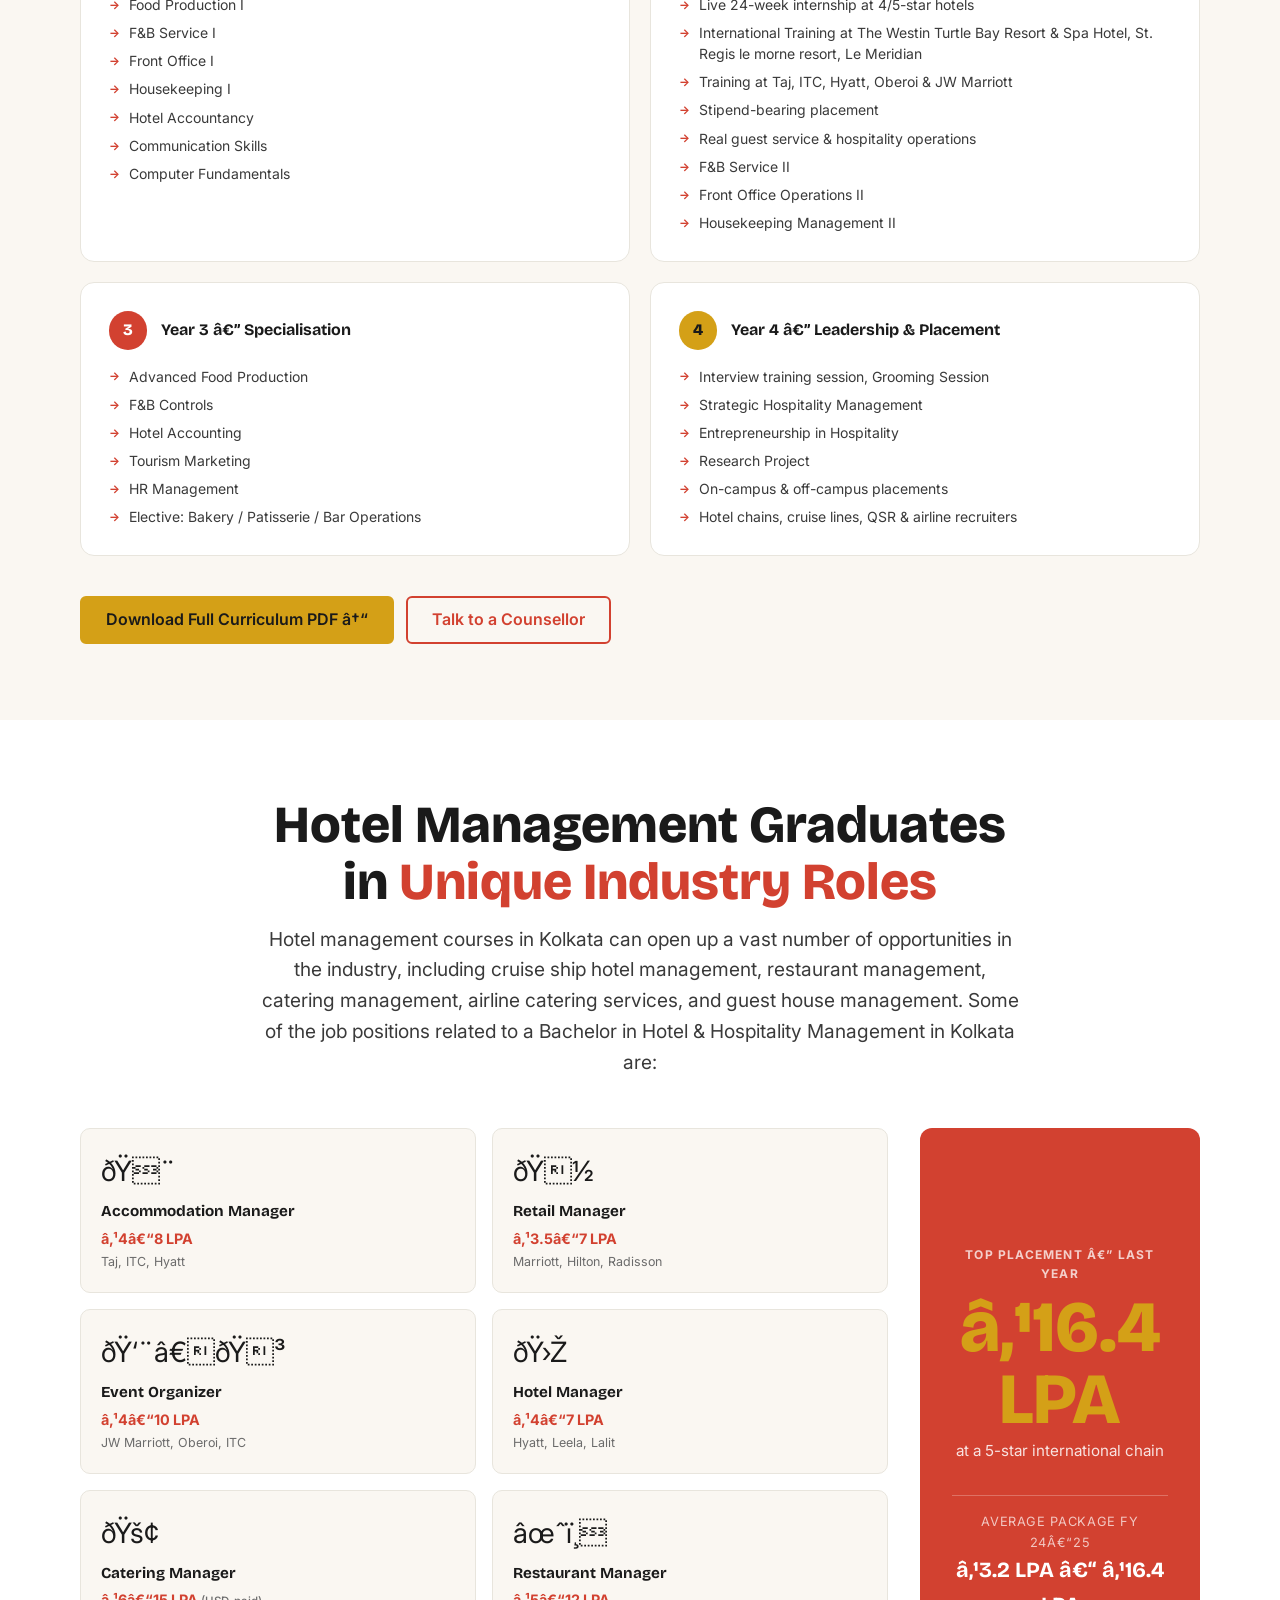
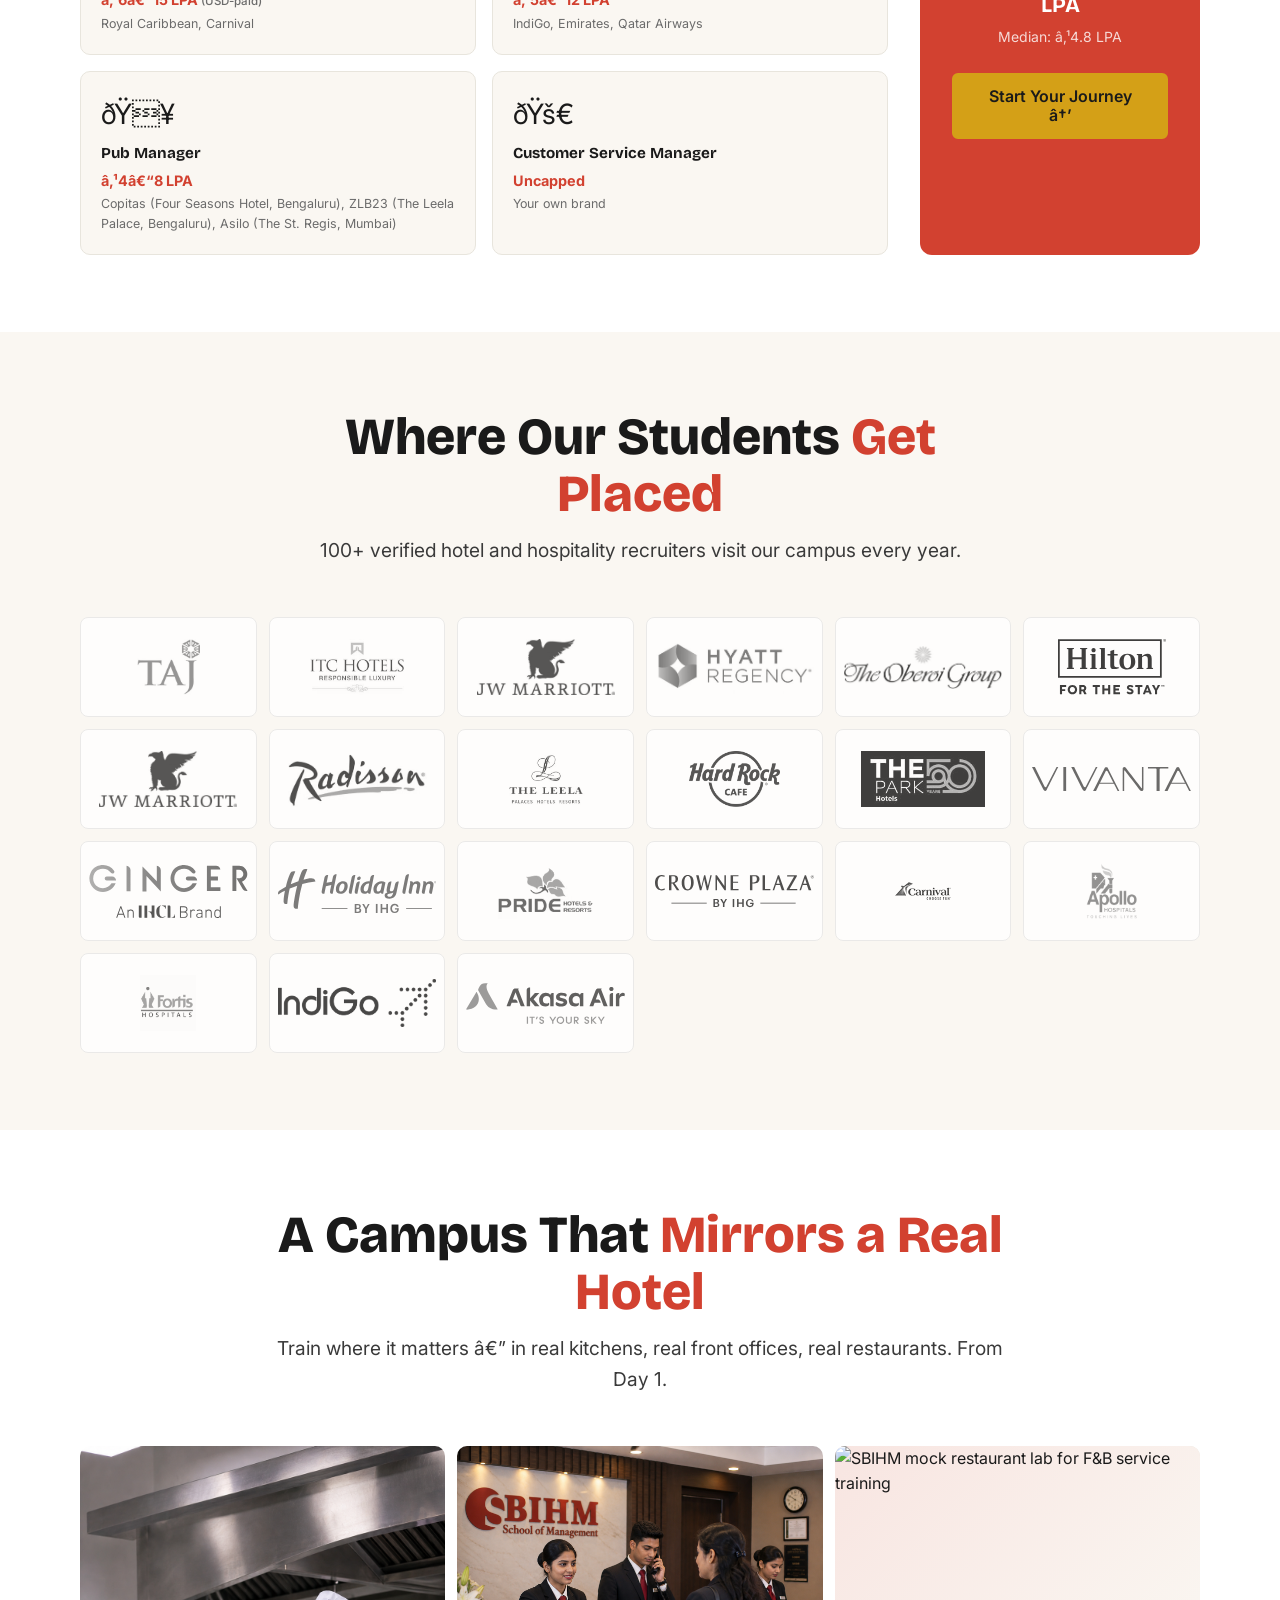
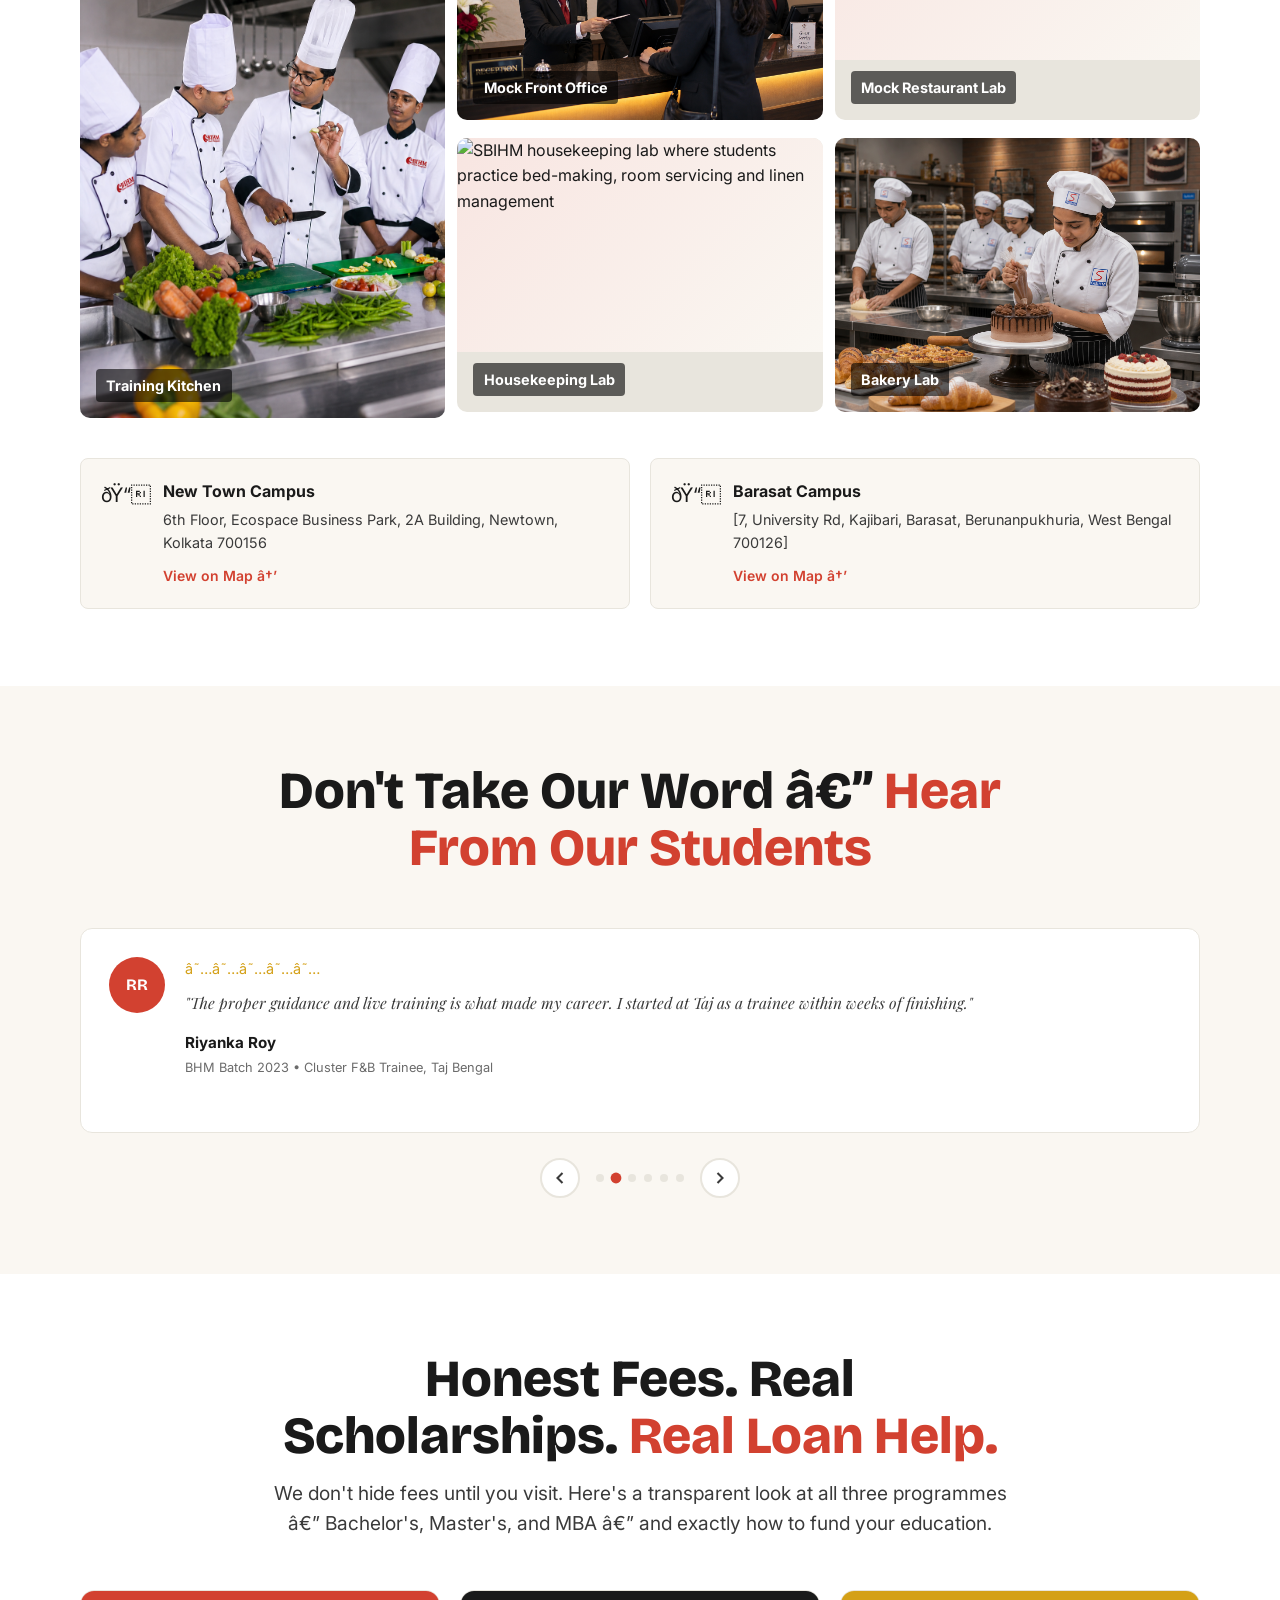
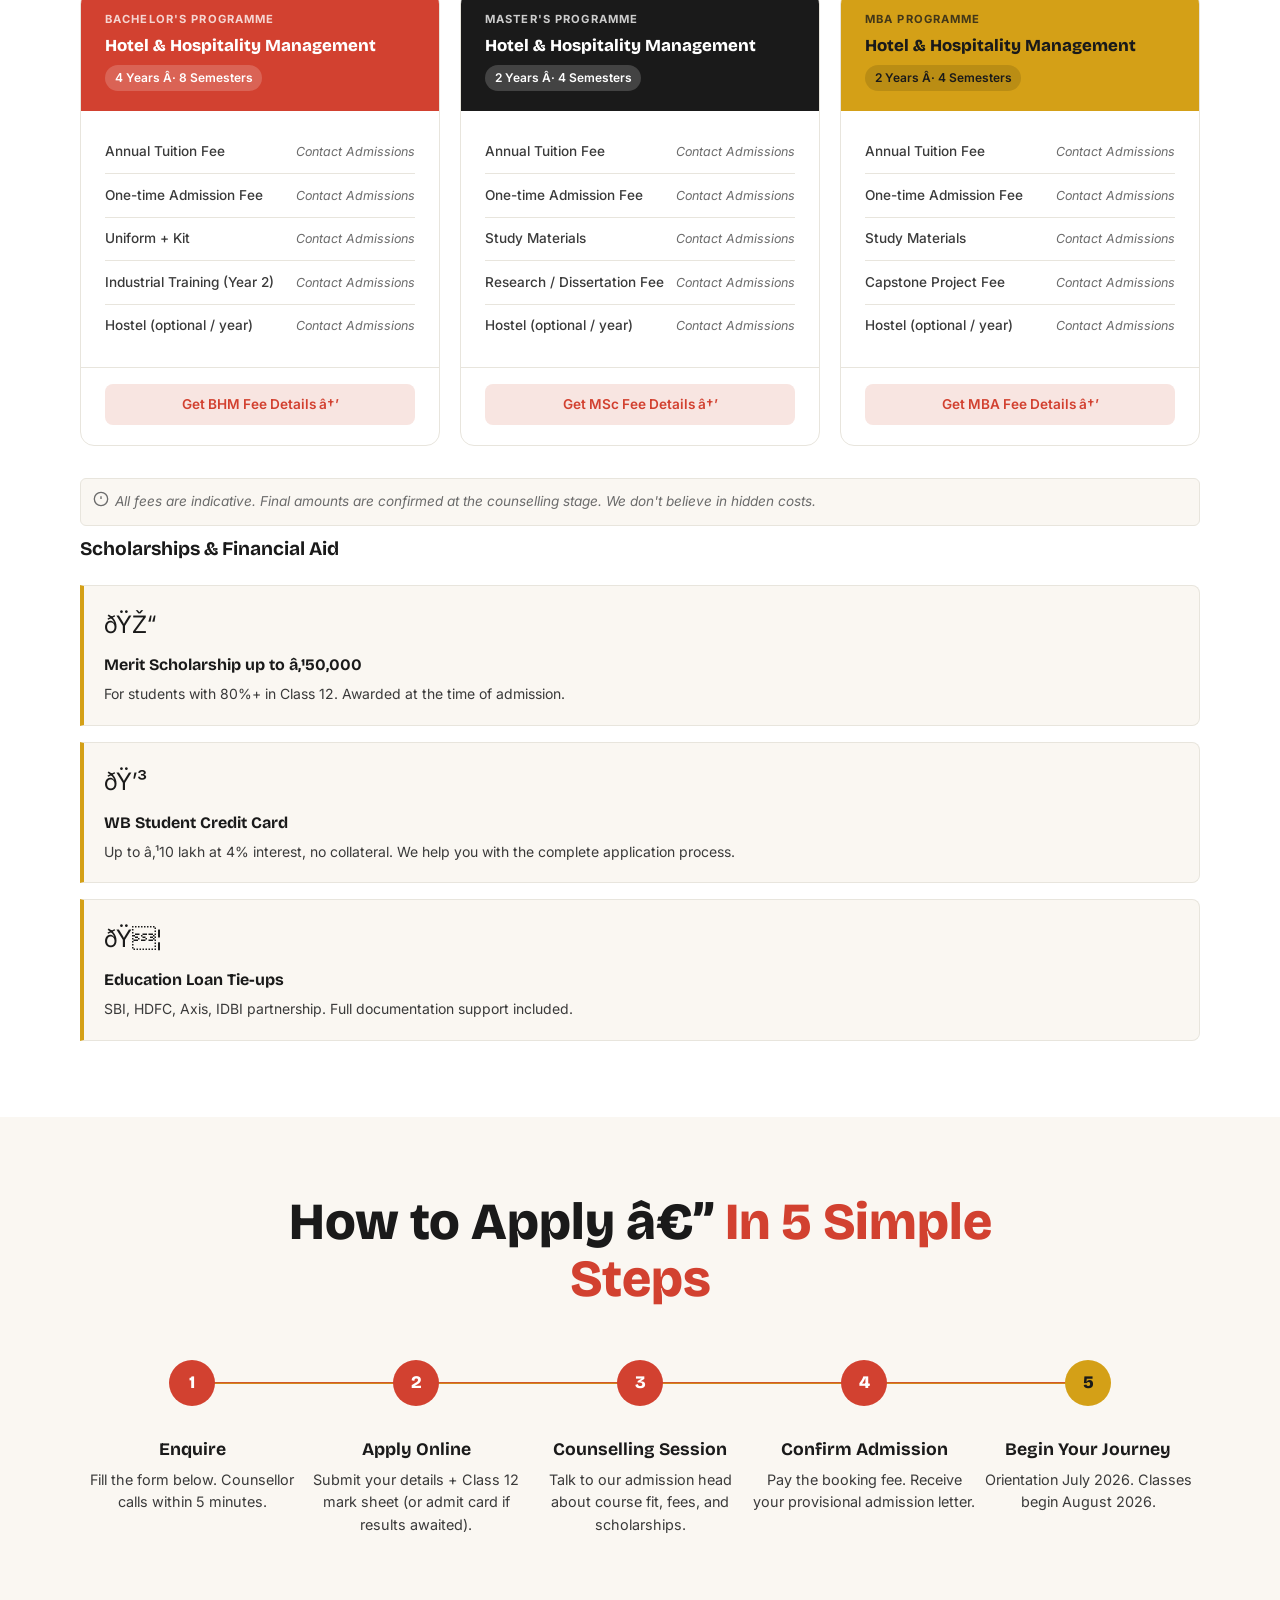
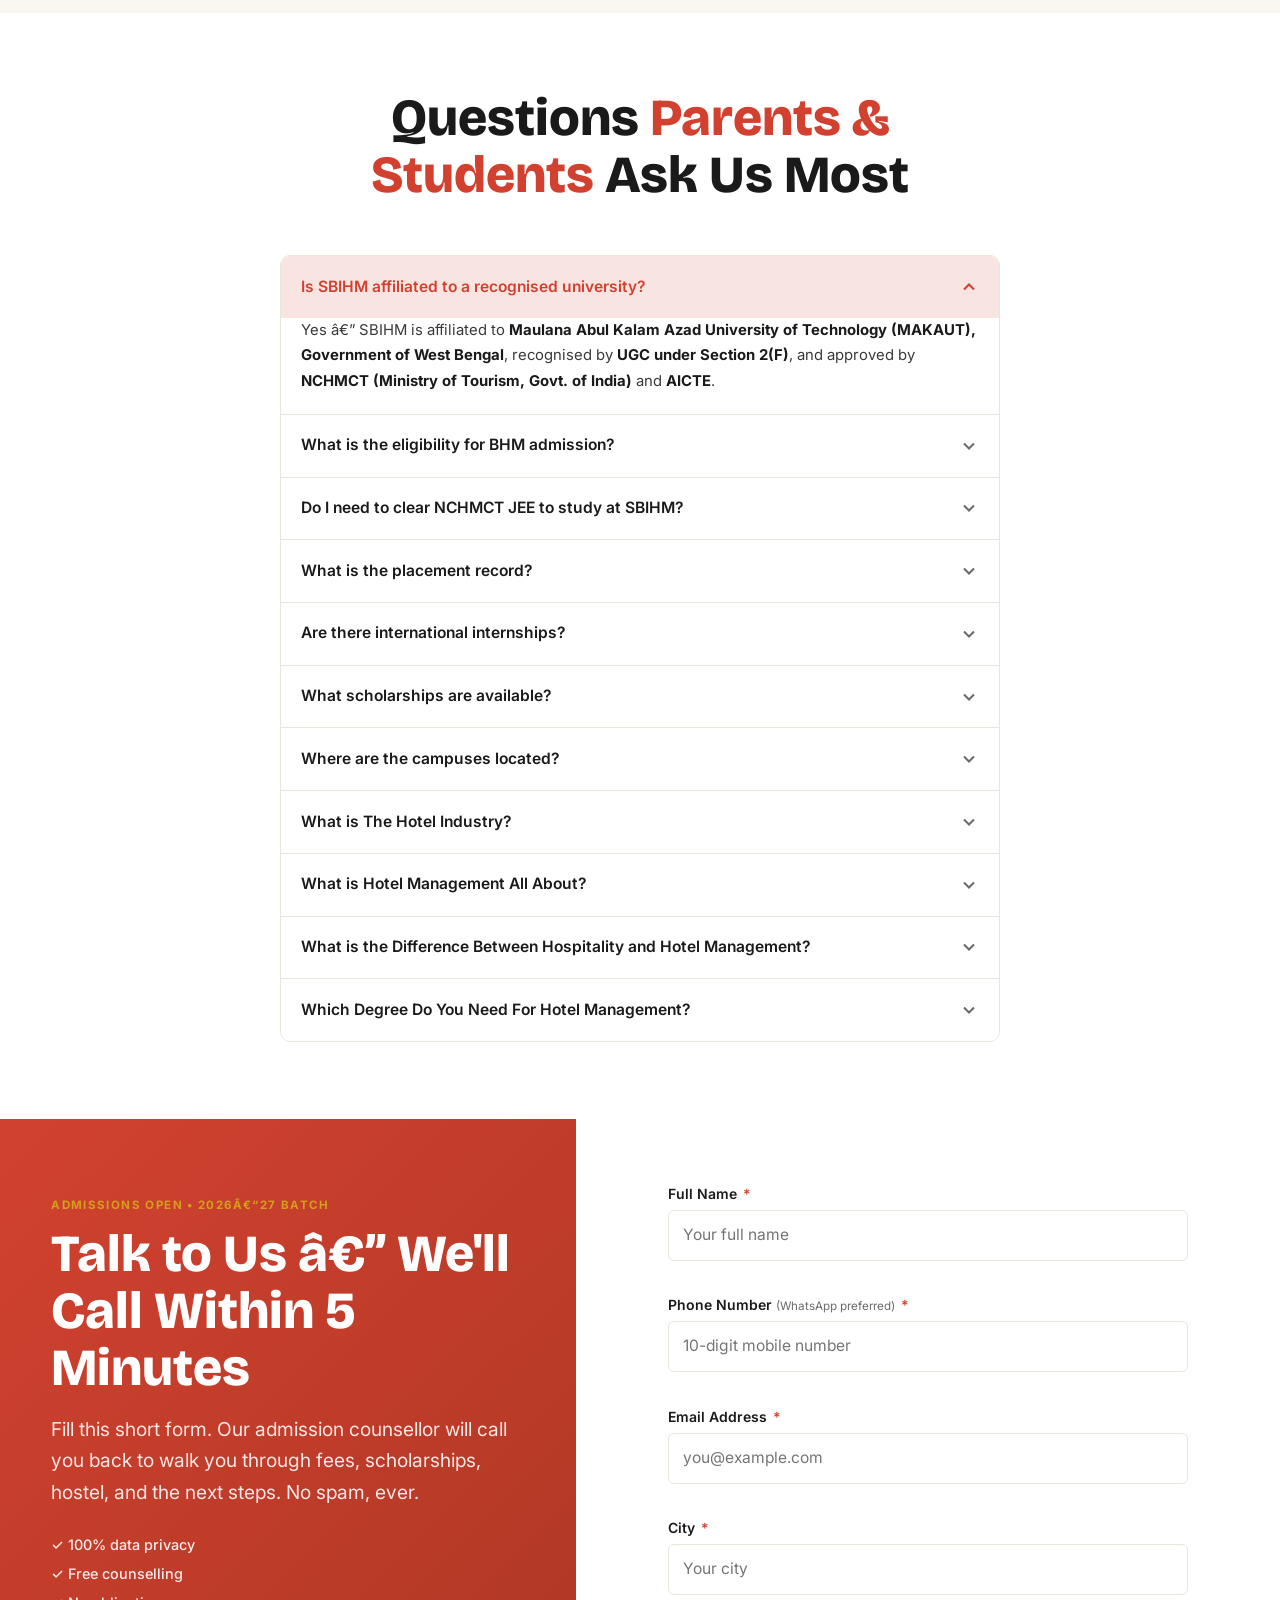
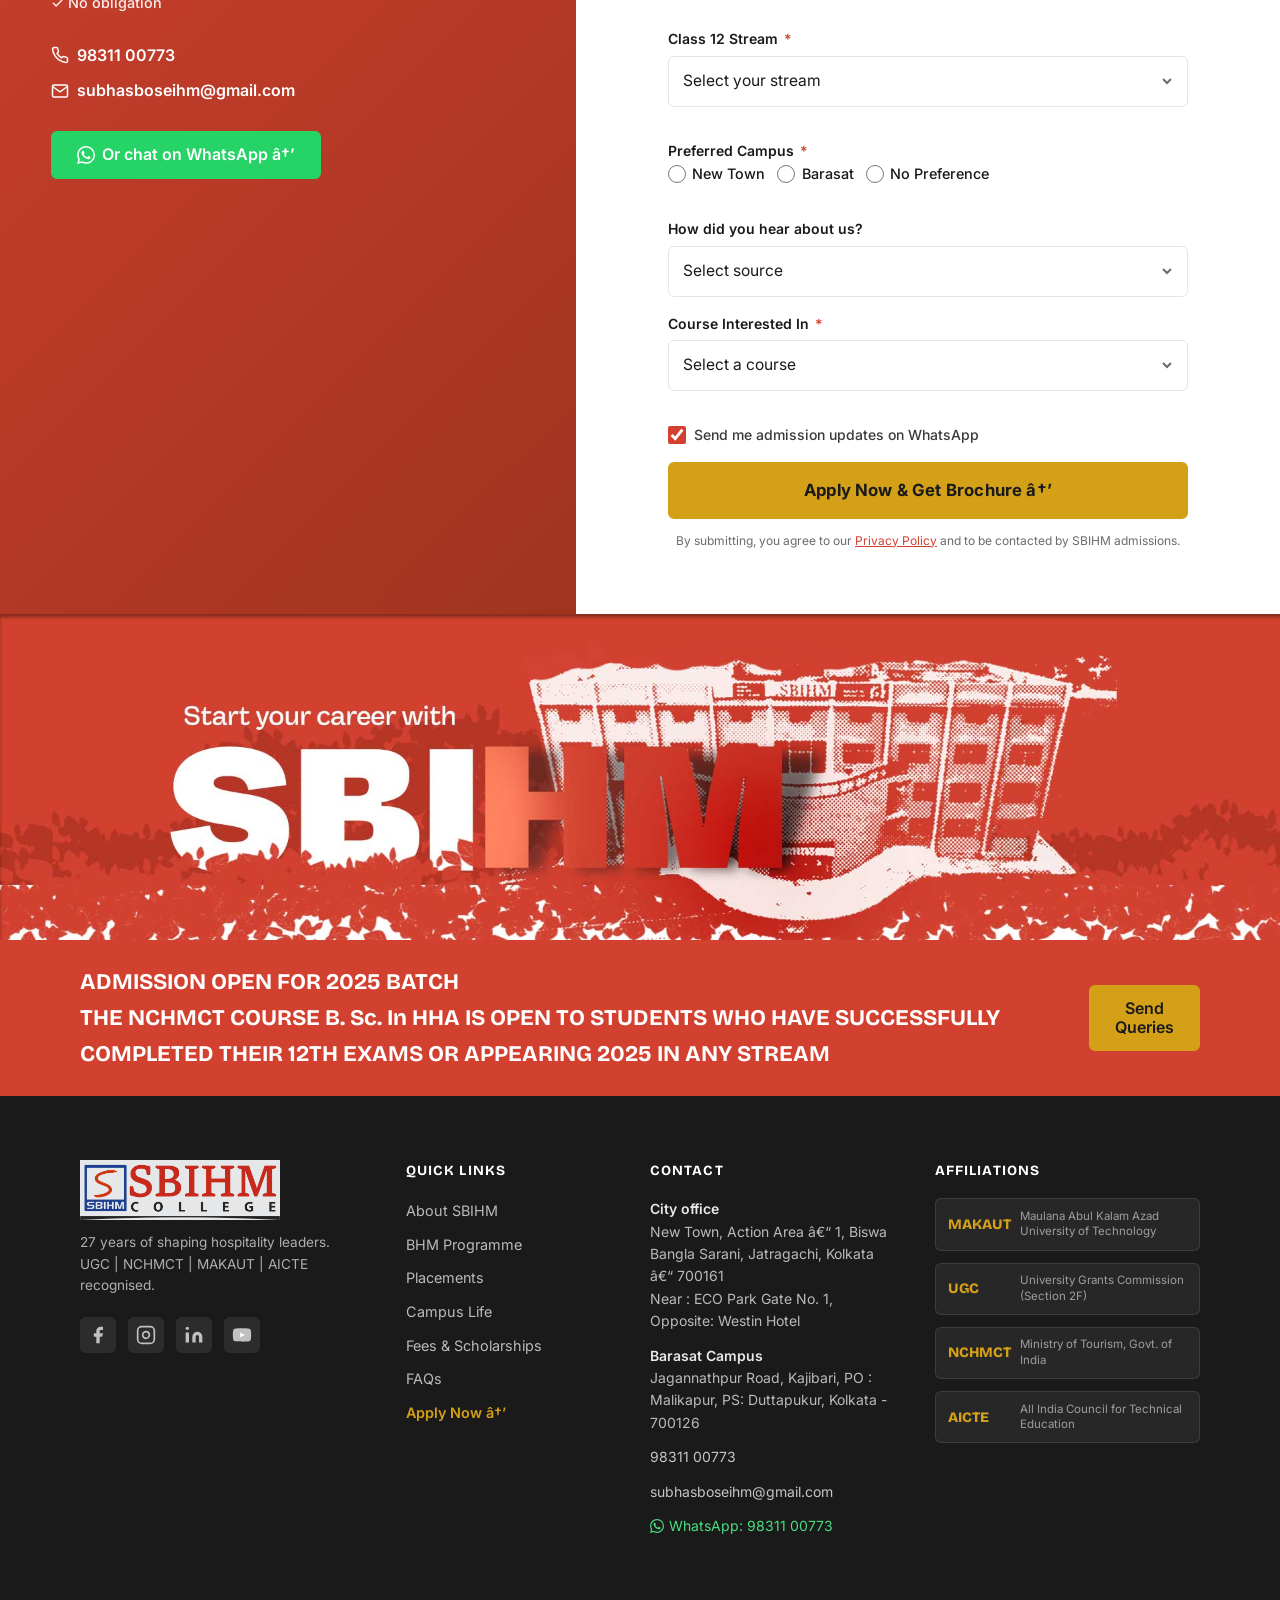
==== commit 4579c7de: "MEta and gtm added" ====
--- a/index.html
+++ b/index.html
@@ -2,6 +2,27 @@
 <html lang="en">
 
 <head>
+
+  <!-- Meta Pixel Code -->
+  <script>
+    !function (f, b, e, v, n, t, s) {
+      if (f.fbq) return; n = f.fbq = function () {
+        n.callMethod ?
+        n.callMethod.apply(n, arguments) : n.queue.push(arguments)
+      };
+      if (!f._fbq) f._fbq = n; n.push = n; n.loaded = !0; n.version = '2.0';
+      n.queue = []; t = b.createElement(e); t.async = !0;
+      t.src = v; s = b.getElementsByTagName(e)[0];
+      s.parentNode.insertBefore(t, s)
+    }(window, document, 'script',
+      'https://connect.facebook.net/en_US/fbevents.js');
+    fbq('init', '1470039681540935');
+    fbq('track', 'PageView');
+  </script>
+  <noscript><img height="1" width="1" style="display:none"
+      src="https://www.facebook.com/tr?id=1470039681540935&ev=PageView&noscript=1" /></noscript>
+  <!-- End Meta Pixel Code -->
+
   <!-- Google Tag Manager -->
   <script>(function (w, d, s, l, i) {
       w[l] = w[l] || []; w[l].push({
@@ -303,13 +324,17 @@
               <form class="hero-form__body sbihm-lead-form" id="apply-form-hero" novalidate>
                 <!-- Course -->
                 <div class="hero-form__group" id="field-course-hero">
-                  <label for="hf-course" class="hero-form__label">Course Interested In <span class="hero-form__req">*</span></label>
+                  <label for="hf-course" class="hero-form__label">Course Interested In <span
+                      class="hero-form__req">*</span></label>
                   <div class="hero-form__input-wrap">
                     <select id="hf-course" name="course" class="hero-form__input" required>
                       <option value="" disabled selected>Select a course</option>
-                      <option value="Bachelor in Hotel &amp; Hospitality Management">Bachelor in Hotel &amp; Hospitality Management</option>
-                      <option value="Master's in Hotel &amp; Hospitality Management">Master's in Hotel &amp; Hospitality Management</option>
-                      <option value="MBA in Hotel &amp; Hospitality Management">MBA in Hotel &amp; Hospitality Management</option>
+                      <option value="Bachelor in Hotel &amp; Hospitality Management">Bachelor in Hotel &amp; Hospitality
+                        Management</option>
+                      <option value="Master's in Hotel &amp; Hospitality Management">Master's in Hotel &amp; Hospitality
+                        Management</option>
+                      <option value="MBA in Hotel &amp; Hospitality Management">MBA in Hotel &amp; Hospitality
+                        Management</option>
                     </select>
                   </div>
                   <span class="hero-form__error" id="err-course-hero" role="alert" aria-live="polite"></span>
@@ -473,8 +498,16 @@
         </div>
 
         <div class="masters-intro">
-          <p>An M.Sc. in Hospitality Management is a business degree with a focus on industries specific to hospitality, including hotels, restaurants, casinos, and other areas relating to travel and entertainment. As it is an advanced course in hotel management, study may include a broad range of disciplines such as global business strategies, finance, human resource management, marketing, and leadership. The goal is to combine management skills with strategic knowledge so the business may be sustainable and progressive. A key benefit of this degree is the development of deeper cultural awareness for a diverse global population.</p>
-          <p>Additionally, many graduates are equipped to manage a hotel, restaurant, or casino, with ample opportunities in concierge and travel agency roles. This Master in Hotel &amp; Hospitality Management in Kolkata will give students the training and tools needed for a successful international career in the hospitality and tourism sector.</p>
+          <p>An M.Sc. in Hospitality Management is a business degree with a focus on industries specific to hospitality,
+            including hotels, restaurants, casinos, and other areas relating to travel and entertainment. As it is an
+            advanced course in hotel management, study may include a broad range of disciplines such as global business
+            strategies, finance, human resource management, marketing, and leadership. The goal is to combine management
+            skills with strategic knowledge so the business may be sustainable and progressive. A key benefit of this
+            degree is the development of deeper cultural awareness for a diverse global population.</p>
+          <p>Additionally, many graduates are equipped to manage a hotel, restaurant, or casino, with ample
+            opportunities in concierge and travel agency roles. This Master in Hotel &amp; Hospitality Management in
+            Kolkata will give students the training and tools needed for a successful international career in the
+            hospitality and tourism sector.</p>
         </div>
 
         <div class="masters-goals-wrap">
@@ -483,24 +516,35 @@
             <div class="masters-goal-card">
               <div class="masters-goal-card__num">01</div>
               <strong class="masters-goal-card__title">Knowledge &amp; Tools</strong>
-              <p class="masters-goal-card__desc">To provide sound knowledge and tools from a Top Tier business school</p>
+              <p class="masters-goal-card__desc">To provide sound knowledge and tools from a Top Tier business school
+              </p>
             </div>
             <div class="masters-goal-card">
               <div class="masters-goal-card__num">02</div>
               <strong class="masters-goal-card__title">Strategic Insights</strong>
-              <p class="masters-goal-card__desc">To enrich strategic and operational insights of the hospitality and tourism world</p>
+              <p class="masters-goal-card__desc">To enrich strategic and operational insights of the hospitality and
+                tourism world</p>
             </div>
             <div class="masters-goal-card">
               <div class="masters-goal-card__num">03</div>
               <strong class="masters-goal-card__title">Global Management</strong>
-              <p class="masters-goal-card__desc">To train participants to act and manage in a global and multicultural environment</p>
+              <p class="masters-goal-card__desc">To train participants to act and manage in a global and multicultural
+                environment</p>
             </div>
           </div>
         </div>
 
         <div class="masters-continuation">
-          <p>This specialisation offers a first-class business education for young professionals wanting to pursue an international and fast-moving career in the hospitality and tourism industry. The Master of International Tourism and Hospitality Management helps graduates prepare for the next step in their career in the global tourism and hotel industry. Students will develop skills including advanced business acumen, strategic insight, high-level management skills, and specialised industry knowledge — underscored by sustainability principles. Core business skills in financial planning, hospitality management, and marketing are enhanced with an understanding of managing in a culturally diverse context.</p>
-          <p>Our partnerships with industry leaders like Four Seasons provide students the chance to work directly with partner staff through class visits, guest speakers, internship opportunities, and real-world projects. Faculty collaborate with our partners to shape class materials, assignments, and student objectives.</p>
+          <p>This specialisation offers a first-class business education for young professionals wanting to pursue an
+            international and fast-moving career in the hospitality and tourism industry. The Master of International
+            Tourism and Hospitality Management helps graduates prepare for the next step in their career in the global
+            tourism and hotel industry. Students will develop skills including advanced business acumen, strategic
+            insight, high-level management skills, and specialised industry knowledge — underscored by sustainability
+            principles. Core business skills in financial planning, hospitality management, and marketing are enhanced
+            with an understanding of managing in a culturally diverse context.</p>
+          <p>Our partnerships with industry leaders like Four Seasons provide students the chance to work directly with
+            partner staff through class visits, guest speakers, internship opportunities, and real-world projects.
+            Faculty collaborate with our partners to shape class materials, assignments, and student objectives.</p>
         </div>
 
         <!-- M.Sc. Year-wise curriculum cards -->
@@ -573,12 +617,26 @@
             <h2 class="mba-title" id="mba-headline">
               MBA in <span class="text-red">Hotel &amp; Hospitality Management</span>
             </h2>
-            <p>Every day, new hotels and restaurants are emerging owing to the demands of millennials, their changing lifestyle, and an increase in the tourism sector. The government is also making massive investments in the hotel sector to facilitate its growth. The hotel industry has become a key driver of the service sector. Due to the emergence of new hotels across the globe, the industry has tremendous potential for absorbing human resources. The prospects of a bright career in this field have also shot up drastically. This is how a course in Hotel and Hospitality Management can transform your career.</p>
-            <p>The hotel industry, otherwise known as the people's industry, is presently facing a shortage of skilled and knowledgeable employees. It has been projected that in the coming five years, there will be a requirement of more than a lakh of workers in this field. For those who have a hotel management degree, pursuing a hospitality management course right after 12th can land you in exciting and profitable job opportunities — from 7-star hotels to exotic beach resorts with a handsome package.</p>
-            <p>An individual becomes eligible for numerous career profiles after completing the course — restaurant management, tourism associations, catering, guest houses, club management, and more. A career in this field can be further enhanced by pursuing an MBA in hotel and hospitality management in Kolkata.</p>
+            <p>Every day, new hotels and restaurants are emerging owing to the demands of millennials, their changing
+              lifestyle, and an increase in the tourism sector. The government is also making massive investments in the
+              hotel sector to facilitate its growth. The hotel industry has become a key driver of the service sector.
+              Due to the emergence of new hotels across the globe, the industry has tremendous potential for absorbing
+              human resources. The prospects of a bright career in this field have also shot up drastically. This is how
+              a course in Hotel and Hospitality Management can transform your career.</p>
+            <p>The hotel industry, otherwise known as the people's industry, is presently facing a shortage of skilled
+              and knowledgeable employees. It has been projected that in the coming five years, there will be a
+              requirement of more than a lakh of workers in this field. For those who have a hotel management degree,
+              pursuing a hospitality management course right after 12th can land you in exciting and profitable job
+              opportunities — from 7-star hotels to exotic beach resorts with a handsome package.</p>
+            <p>An individual becomes eligible for numerous career profiles after completing the course — restaurant
+              management, tourism associations, catering, guest houses, club management, and more. A career in this
+              field can be further enhanced by pursuing an MBA in hotel and hospitality management in Kolkata.</p>
             <div class="promising-career-box">
               <h3 class="promising-career-box__title">Promising Career</h3>
-              <p>The hotel industry in India is one of the few sectors where after an MBA in hotel and hospitality management in Kolkata, 100 percent FDI is allowed. This increases the prospects of better job opportunities with handsome remunerations. Experts of the industry also believe that an industry which is willing to offer more will have a framework focused on employee job satisfaction.</p>
+              <p>The hotel industry in India is one of the few sectors where after an MBA in hotel and hospitality
+                management in Kolkata, 100 percent FDI is allowed. This increases the prospects of better job
+                opportunities with handsome remunerations. Experts of the industry also believe that an industry which
+                is willing to offer more will have a framework focused on employee job satisfaction.</p>
             </div>
 
             <!-- MBA Year-wise curriculum cards -->
@@ -877,7 +935,8 @@
             </div>
             <ul class="curriculum-card__list">
               <li>Live 24-week internship at 4/5-star hotels</li>
-              <li>International Training at The Westin Turtle Bay Resort & Spa Hotel, St. Regis le morne resort, Le Meridian</li>
+              <li>International Training at The Westin Turtle Bay Resort & Spa Hotel, St. Regis le morne resort, Le
+                Meridian</li>
               <li>Training at Taj, ITC, Hyatt, Oberoi &amp; JW Marriott</li>
               <li>Stipend-bearing placement</li>
               <li>Real guest service &amp; hospitality operations</li>
@@ -918,7 +977,7 @@
           </div>
 
         </div>
-      
+
 
         <div class="programme-ctas">
           <button class="btn btn--gold" id="brochure-trigger-programme">Download Full Curriculum PDF ↓</button>
@@ -936,7 +995,10 @@
           <h2 class="section__title" id="careers-headline">
             Hotel Management Graduates in <span class="text-red">Unique Industry Roles</span>
           </h2>
-          <p class="section__subtitle">Hotel management courses in Kolkata can open up a vast number of opportunities in the industry, including cruise ship hotel management, restaurant management, catering management, airline catering services, and guest house management. Some of the job positions related to a Bachelor in Hotel &amp; Hospitality Management in Kolkata are:</p>
+          <p class="section__subtitle">Hotel management courses in Kolkata can open up a vast number of opportunities in
+            the industry, including cruise ship hotel management, restaurant management, catering management, airline
+            catering services, and guest house management. Some of the job positions related to a Bachelor in Hotel
+            &amp; Hospitality Management in Kolkata are:</p>
         </div>
         <div class="careers-layout">
           <div class="careers-grid">
@@ -987,7 +1049,8 @@
               <span class="career-card__icon" aria-hidden="true">🏥</span>
               <h3 class="career-card__title">Pub Manager</h3>
               <p class="career-card__salary">₹4–8 LPA</p>
-              <p class="career-card__employer">Copitas (Four Seasons Hotel, Bengaluru), ZLB23 (The Leela Palace, Bengaluru), Asilo (The St. Regis, Mumbai)</p>
+              <p class="career-card__employer">Copitas (Four Seasons Hotel, Bengaluru), ZLB23 (The Leela Palace,
+                Bengaluru), Asilo (The St. Regis, Mumbai)</p>
             </article>
 
             <article class="career-card">
@@ -1326,7 +1389,8 @@
           <h2 class="section__title" id="fees-headline">
             Honest Fees. Real Scholarships. <span class="text-red">Real Loan Help.</span>
           </h2>
-          <p class="section__subtitle">We don't hide fees until you visit. Here's a transparent look at all three programmes — Bachelor's, Master's, and MBA — and exactly how to fund your education.</p>
+          <p class="section__subtitle">We don't hide fees until you visit. Here's a transparent look at all three
+            programmes — Bachelor's, Master's, and MBA — and exactly how to fund your education.</p>
         </div>
 
         <!-- 3-course fee cards -->
@@ -1442,7 +1506,8 @@
             <circle cx="12" cy="12" r="10" />
             <path d="M12 8v4M12 16h.01" />
           </svg>
-          All fees are indicative. Final amounts are confirmed at the counselling stage. We don't believe in hidden costs.
+          All fees are indicative. Final amounts are confirmed at the counselling stage. We don't believe in hidden
+          costs.
         </p>
 
         <!-- Scholarships & Funding -->
@@ -1684,7 +1749,10 @@
               </svg>
             </button>
             <div class="faq-answer faq-answer--hidden" id="faq-answer-11" role="region" hidden>
-              <p>The hotel industry deals with all types of guest accommodation. It not only relates to luxury hotels and resorts but also includes overnight accommodation in guesthouses, motels, inns, and hostels as short-term types of accommodation. The main purpose of hotels is to provide guest travellers with food, drinks, services, and shelter while they are away from home.</p>
+              <p>The hotel industry deals with all types of guest accommodation. It not only relates to luxury hotels
+                and resorts but also includes overnight accommodation in guesthouses, motels, inns, and hostels as
+                short-term types of accommodation. The main purpose of hotels is to provide guest travellers with food,
+                drinks, services, and shelter while they are away from home.</p>
             </div>
           </div>
 
@@ -1697,7 +1765,13 @@
               </svg>
             </button>
             <div class="faq-answer faq-answer--hidden" id="faq-answer-12" role="region" hidden>
-              <p>Hotel management encompasses the comprehensive oversight of hotel operations, aiming to ensure a profitable business while exceeding guest expectations. It involves managing daily operations, finances, marketing, and personnel — all with the goal of delivering a positive guest experience. Key task areas include: Operational Management, Financial Management, Marketing and Sales, Human Resources, Customer Service, Strategic Planning and Leadership. Hotel management is not a typical theory-only field — it is more practical. That is why SBIHM, Kolkata's hotel management courses prepare students with all the practical classes needed to become an expert.</p>
+              <p>Hotel management encompasses the comprehensive oversight of hotel operations, aiming to ensure a
+                profitable business while exceeding guest expectations. It involves managing daily operations, finances,
+                marketing, and personnel — all with the goal of delivering a positive guest experience. Key task areas
+                include: Operational Management, Financial Management, Marketing and Sales, Human Resources, Customer
+                Service, Strategic Planning and Leadership. Hotel management is not a typical theory-only field — it is
+                more practical. That is why SBIHM, Kolkata's hotel management courses prepare students with all the
+                practical classes needed to become an expert.</p>
             </div>
           </div>
 
@@ -1710,7 +1784,11 @@
               </svg>
             </button>
             <div class="faq-answer faq-answer--hidden" id="faq-answer-13" role="region" hidden>
-              <p>The main difference between hotel management and hospitality management is that hotel management covers all aspects of managing a hotel. In contrast, hospitality management is a broader term that deals with people management in sectors such as nightclubs, casinos, restaurants, transportation, and hotels. Opting for the best hotel management courses after 12th can lead to a wider range of career opportunities.</p>
+              <p>The main difference between hotel management and hospitality management is that hotel management covers
+                all aspects of managing a hotel. In contrast, hospitality management is a broader term that deals with
+                people management in sectors such as nightclubs, casinos, restaurants, transportation, and hotels.
+                Opting for the best hotel management courses after 12th can lead to a wider range of career
+                opportunities.</p>
             </div>
           </div>
 
@@ -1723,7 +1801,13 @@
               </svg>
             </button>
             <div class="faq-answer faq-answer--hidden" id="faq-answer-14" role="region" hidden>
-              <p>To begin a hospitality career, you will usually need a bachelor's in hotel management, a culinary course, or a bachelor's degree in hospitality with extensive work experience to qualify as a hotel manager. In some cases, a school diploma in hotel and hospitality management will be sufficient if the candidate has vast knowledge and work experience in the industry. In addition to a degree or diploma, courses in economics, catering management, accounting, finance, marketing, hospitality, and computer studies are commonly included. Some universities also offer advanced master's in hotel and hospitality management, often pursued by hotel managers seeking to progress to regional management positions.</p>
+              <p>To begin a hospitality career, you will usually need a bachelor's in hotel management, a culinary
+                course, or a bachelor's degree in hospitality with extensive work experience to qualify as a hotel
+                manager. In some cases, a school diploma in hotel and hospitality management will be sufficient if the
+                candidate has vast knowledge and work experience in the industry. In addition to a degree or diploma,
+                courses in economics, catering management, accounting, finance, marketing, hospitality, and computer
+                studies are commonly included. Some universities also offer advanced master's in hotel and hospitality
+                management, often pursued by hotel managers seeking to progress to regional management positions.</p>
             </div>
           </div>
 
@@ -1871,12 +1955,17 @@
               </div>
 
               <div class="form-field">
-                <label class="form-label" for="field-course">Course Interested In <span class="form-label__req" aria-hidden="true">*</span></label>
-                <select class="form-input form-select" id="field-course" name="course" required aria-describedby="error-course">
+                <label class="form-label" for="field-course">Course Interested In <span class="form-label__req"
+                    aria-hidden="true">*</span></label>
+                <select class="form-input form-select" id="field-course" name="course" required
+                  aria-describedby="error-course">
                   <option value="" disabled selected>Select a course</option>
-                  <option value="Bachelor in Hotel &amp; Hospitality Management">Bachelor in Hotel &amp; Hospitality Management</option>
-                  <option value="Master's in Hotel &amp; Hospitality Management">Master's in Hotel &amp; Hospitality Management</option>
-                  <option value="MBA in Hotel &amp; Hospitality Management">MBA in Hotel &amp; Hospitality Management</option>
+                  <option value="Bachelor in Hotel &amp; Hospitality Management">Bachelor in Hotel &amp; Hospitality
+                    Management</option>
+                  <option value="Master's in Hotel &amp; Hospitality Management">Master's in Hotel &amp; Hospitality
+                    Management</option>
+                  <option value="MBA in Hotel &amp; Hospitality Management">MBA in Hotel &amp; Hospitality Management
+                  </option>
                 </select>
                 <span class="form-error" id="error-course" role="alert" aria-live="polite"></span>
               </div>
@@ -1928,8 +2017,10 @@
   <!-- CTA Banner -->
   <div class="cta-banner" role="complementary" aria-label="Final call to action">
     <div class="cta-banner__inner">
-      <p class="cta-banner__text">ADMISSION OPEN FOR 2025 BATCH<br>THE NCHMCT COURSE B. Sc. In HHA IS OPEN TO STUDENTS WHO HAVE SUCCESSFULLY COMPLETED THEIR 12TH EXAMS OR APPEARING 2025 IN ANY STREAM</p>
-      <a href="#apply" class="btn btn--gold" data-track="apply_cta_click" data-cta-location="cta-banner">Send Queries</a>
+      <p class="cta-banner__text">ADMISSION OPEN FOR 2025 BATCH<br>THE NCHMCT COURSE B. Sc. In HHA IS OPEN TO STUDENTS
+        WHO HAVE SUCCESSFULLY COMPLETED THEIR 12TH EXAMS OR APPEARING 2025 IN ANY STREAM</p>
+      <a href="#apply" class="btn btn--gold" data-track="apply_cta_click" data-cta-location="cta-banner">Send
+        Queries</a>
     </div>
   </div>
 
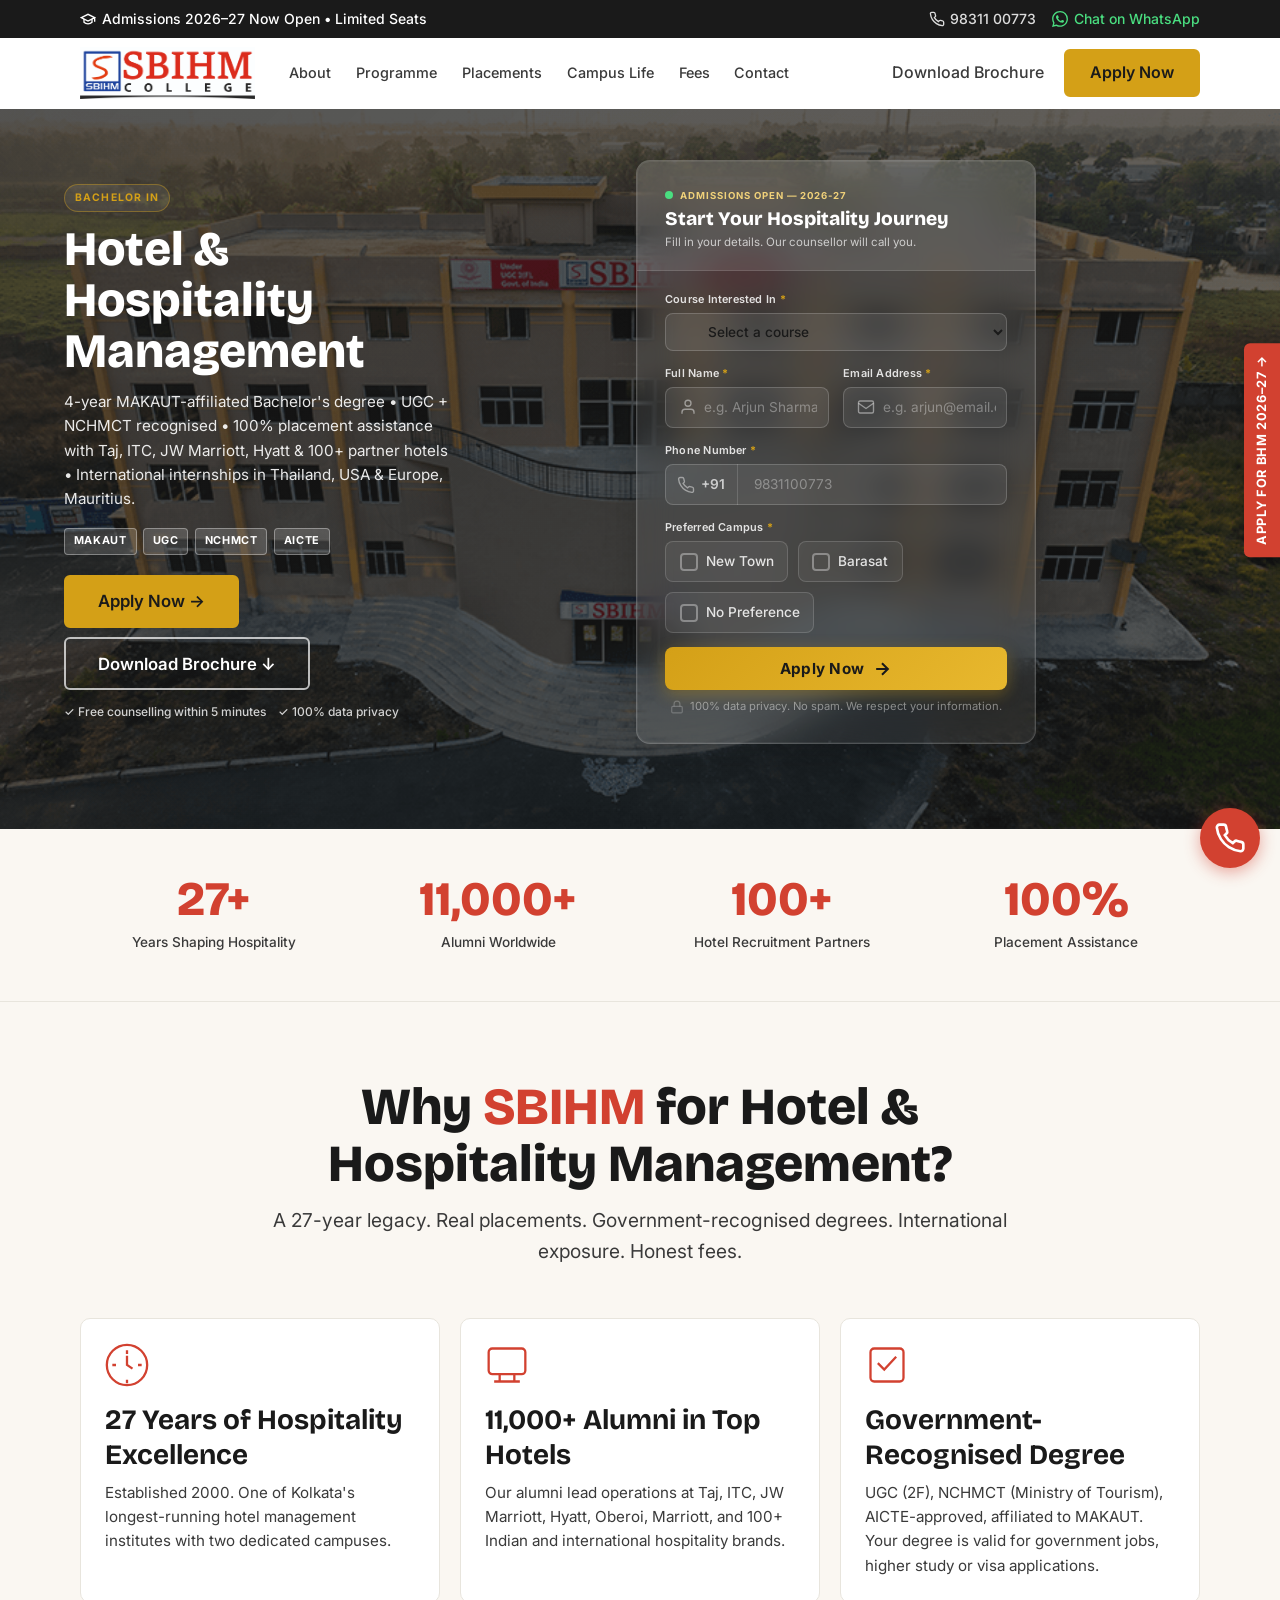
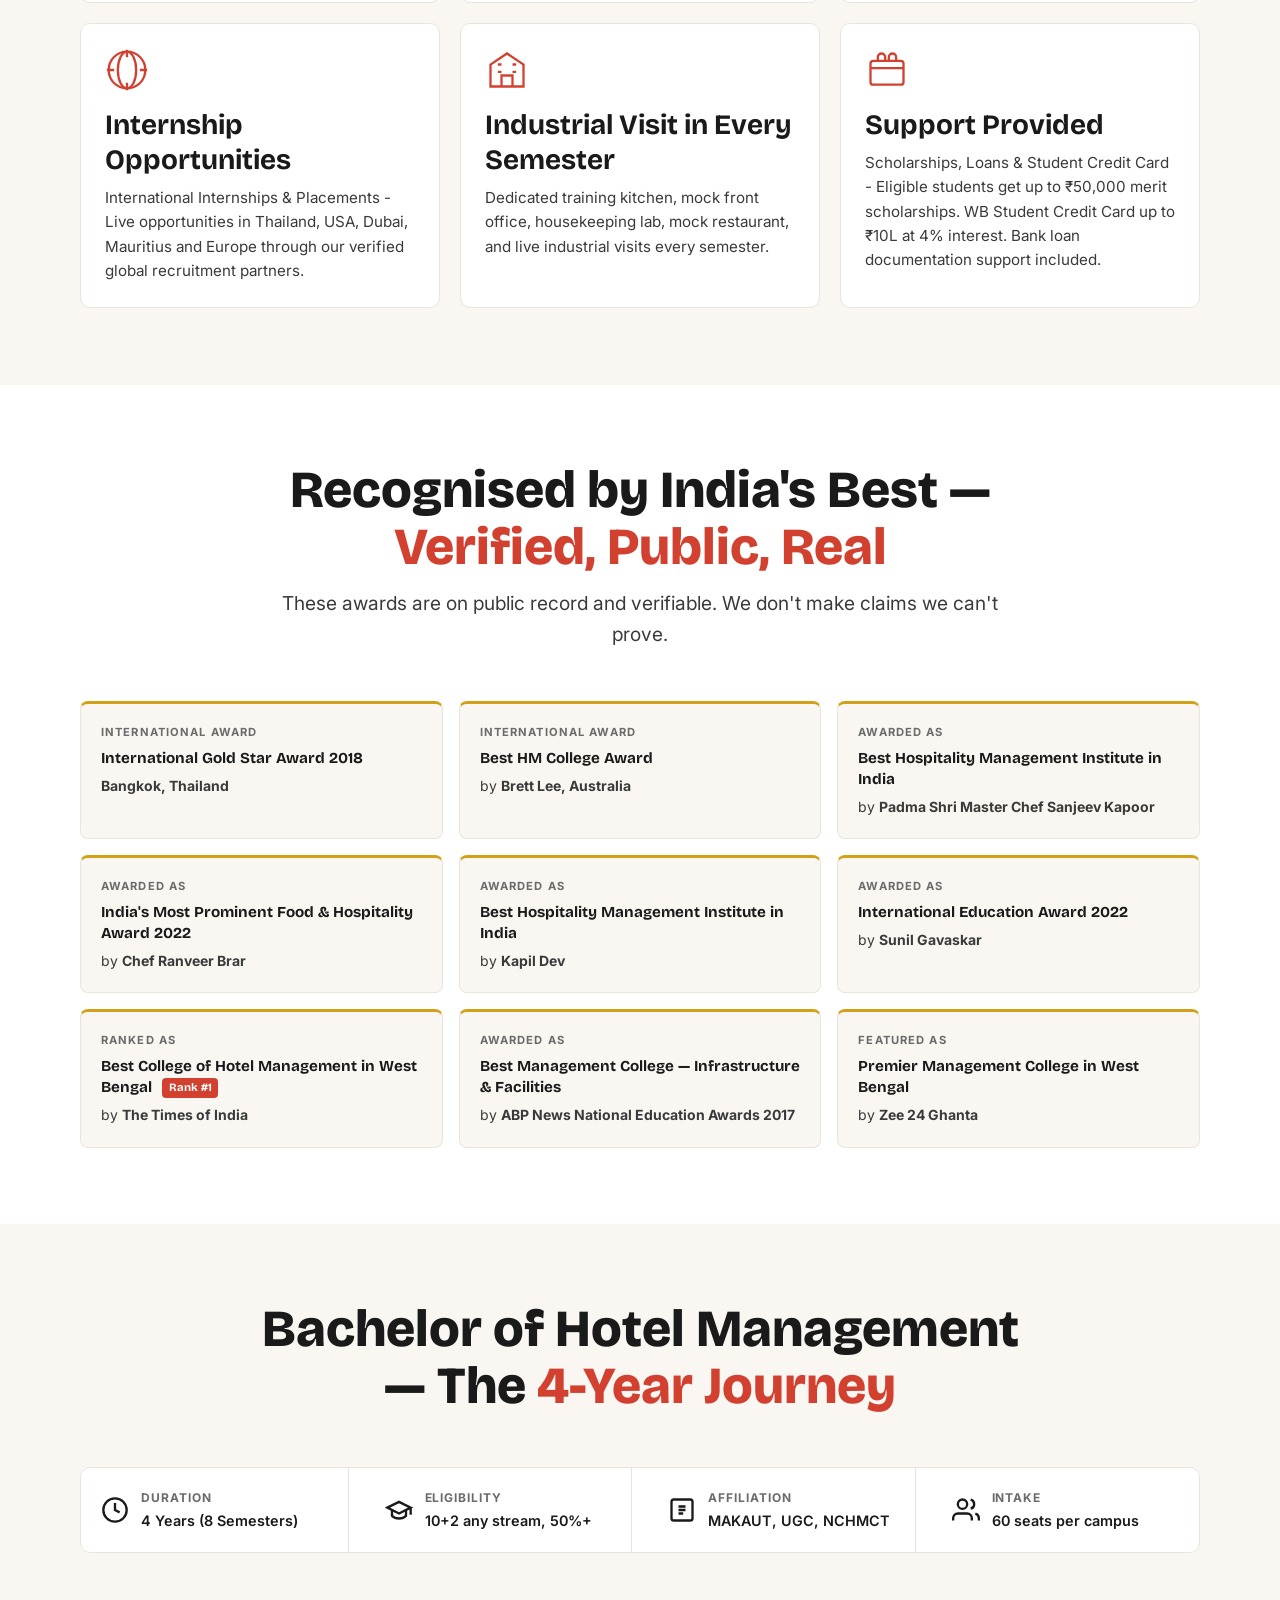
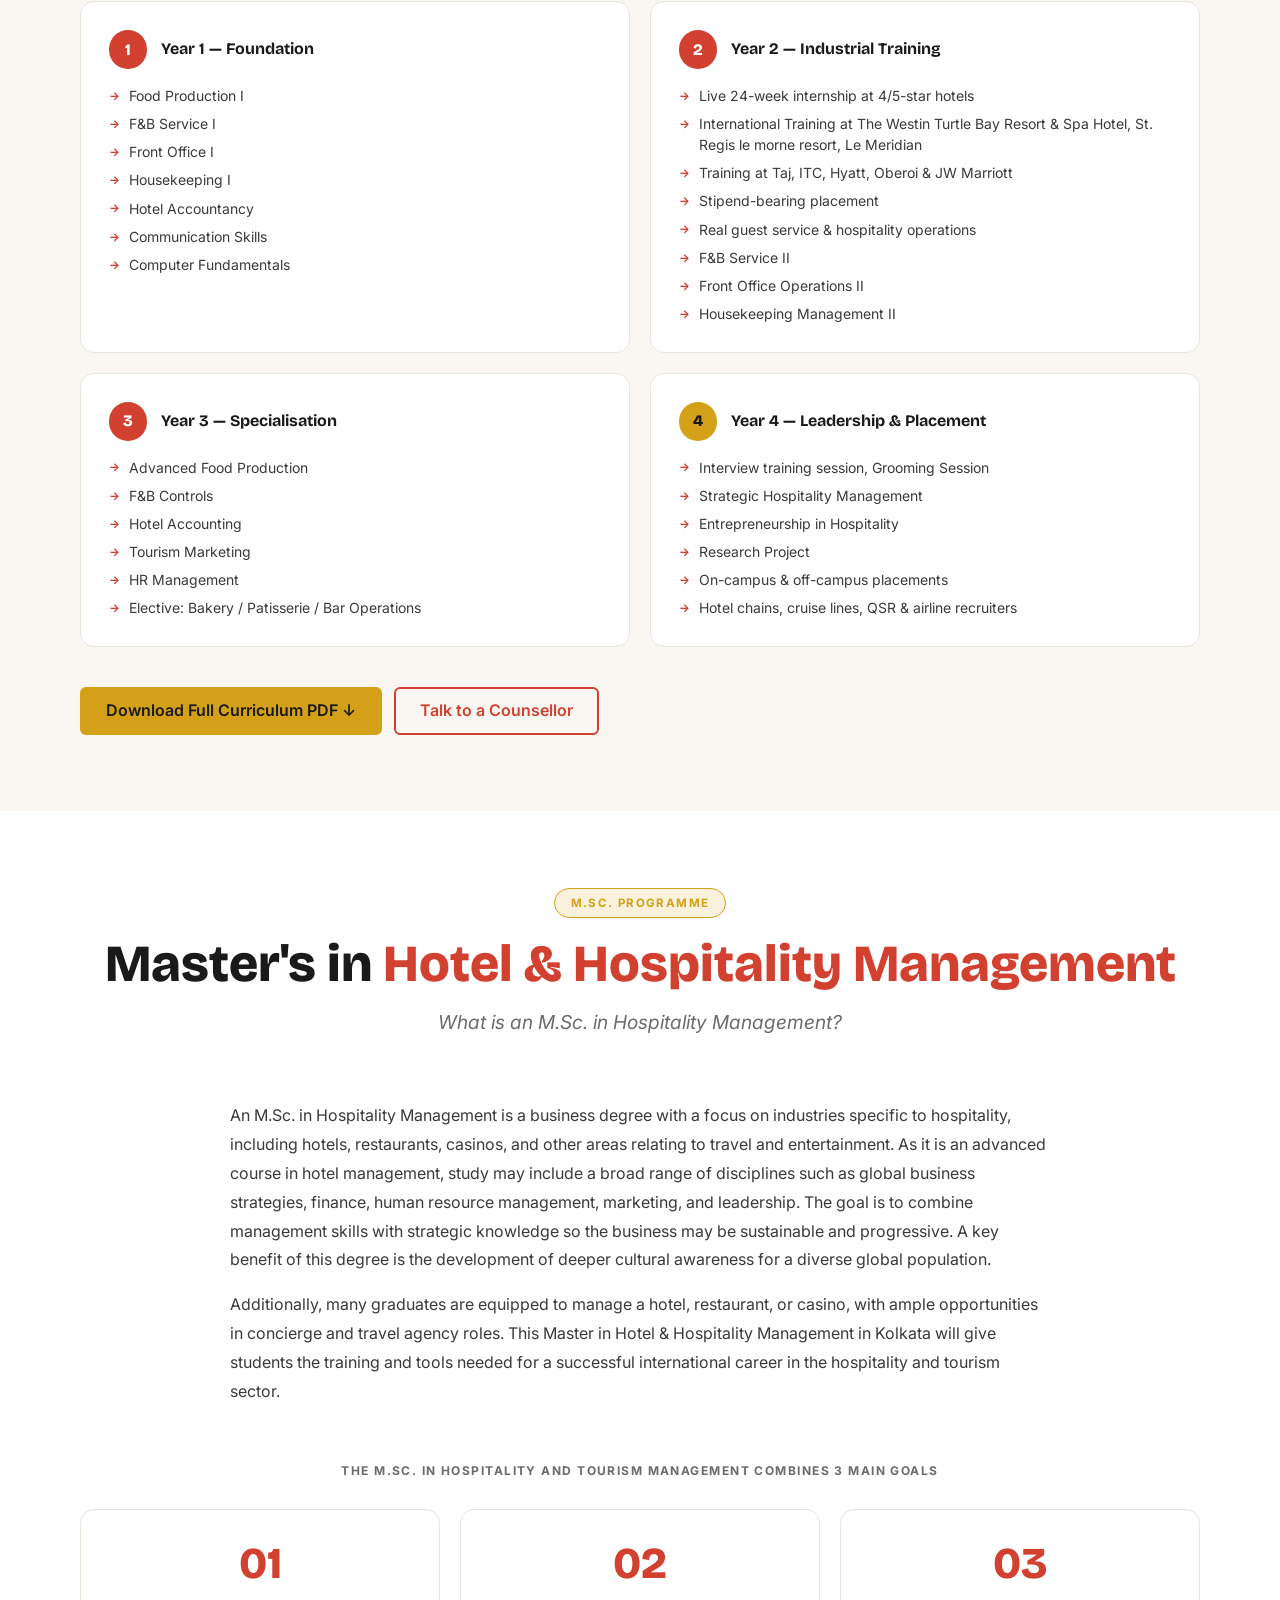
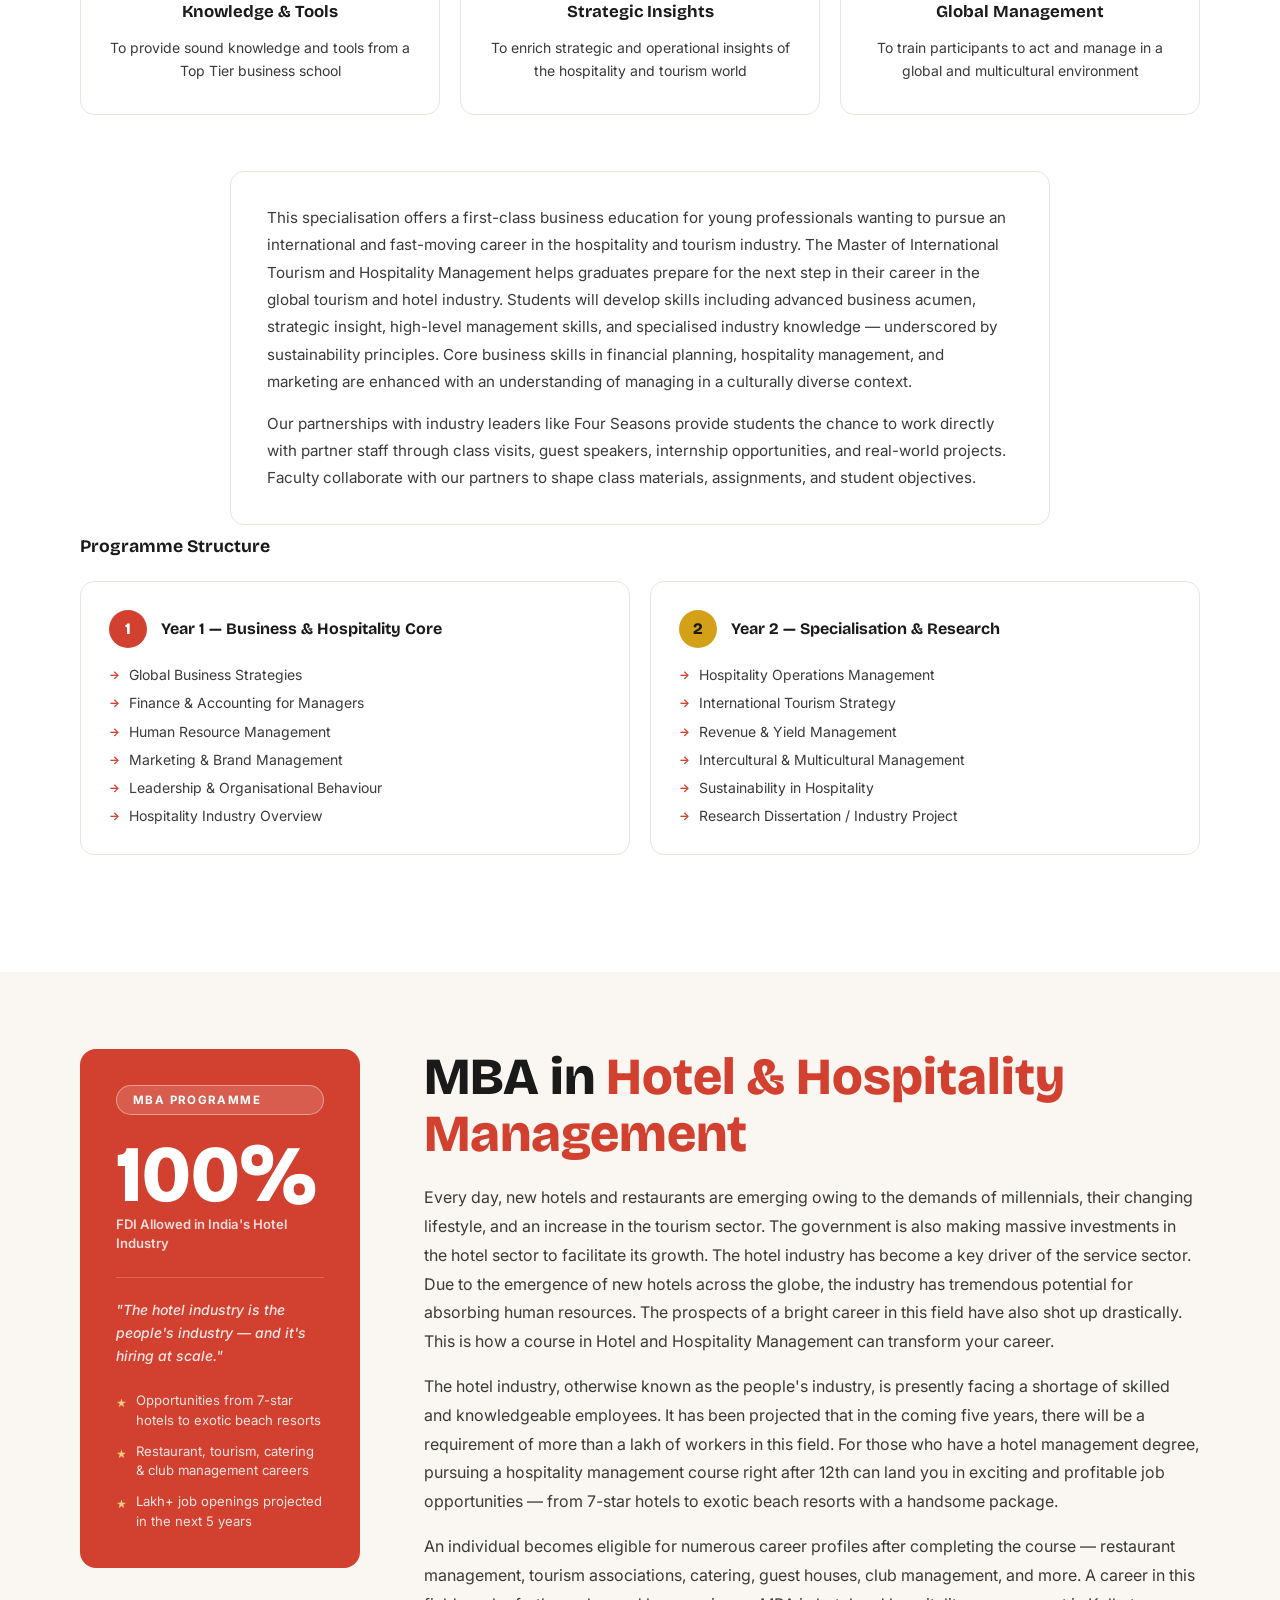
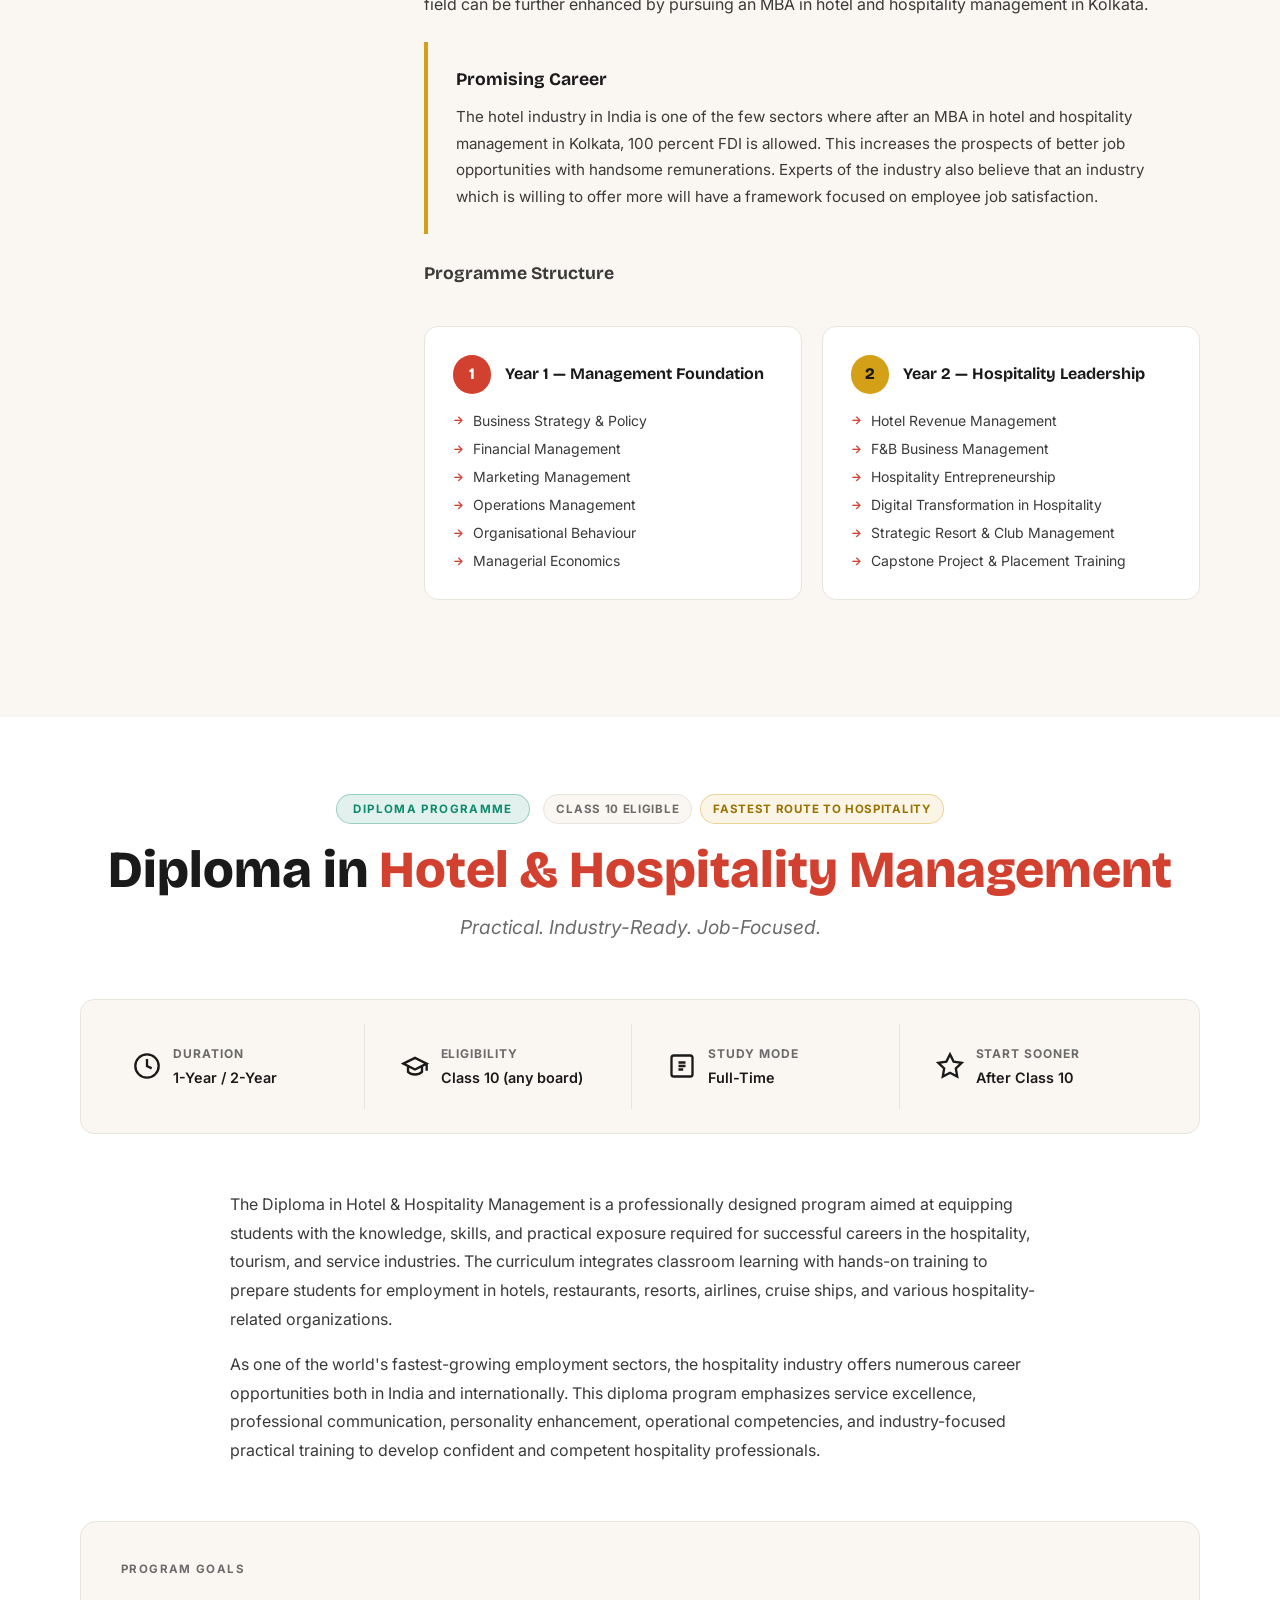
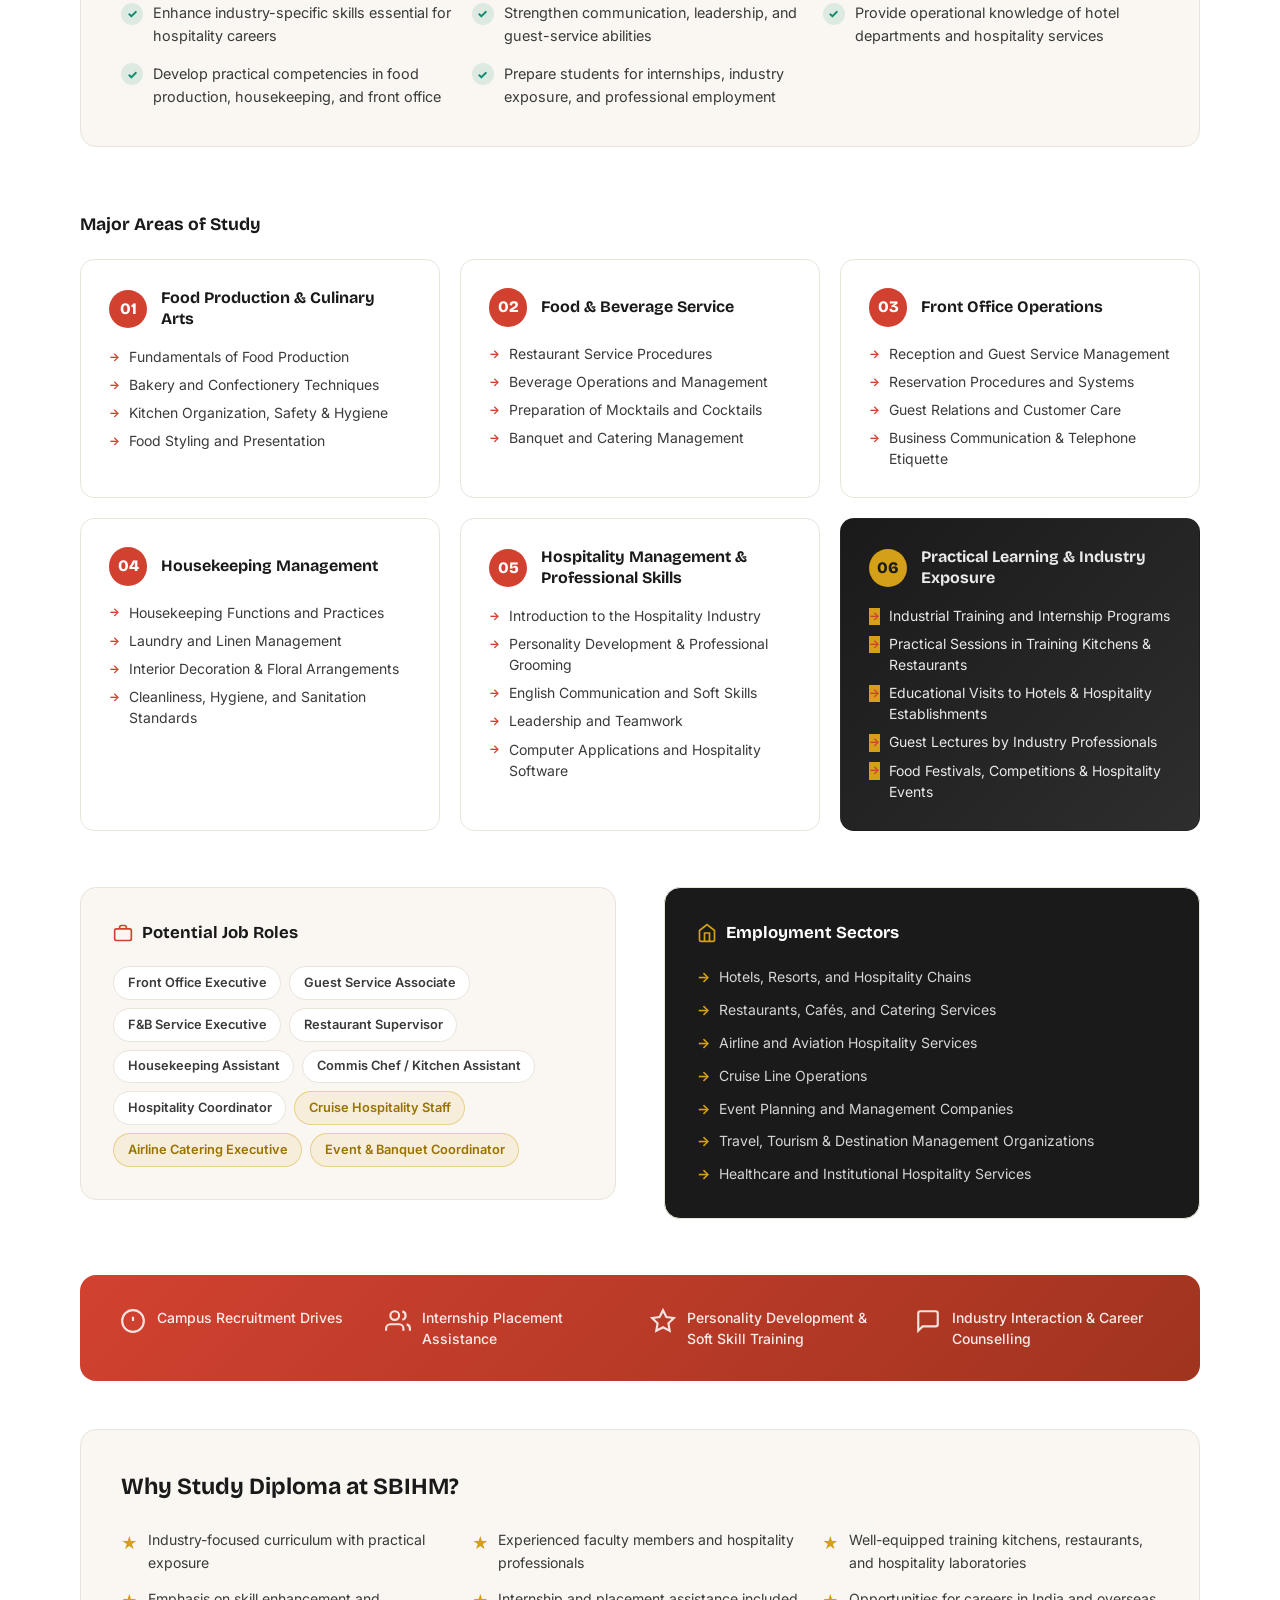
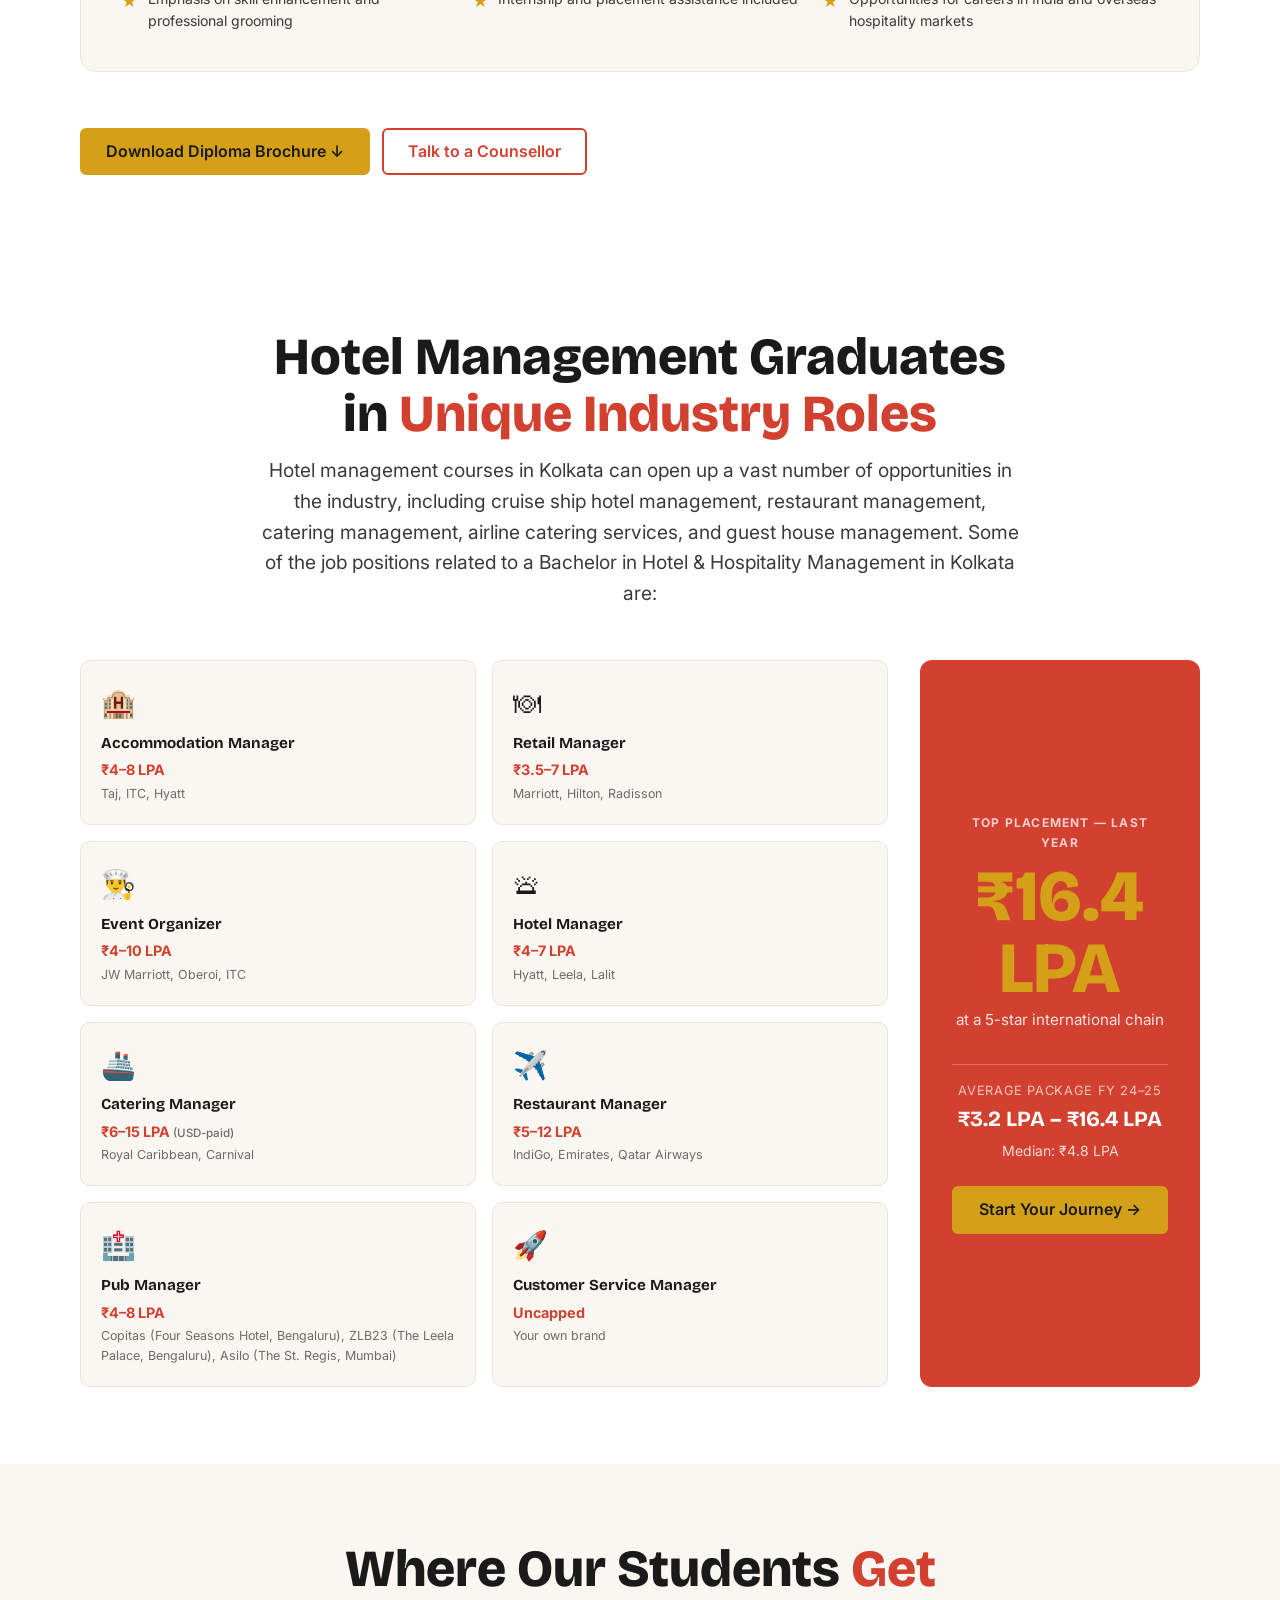
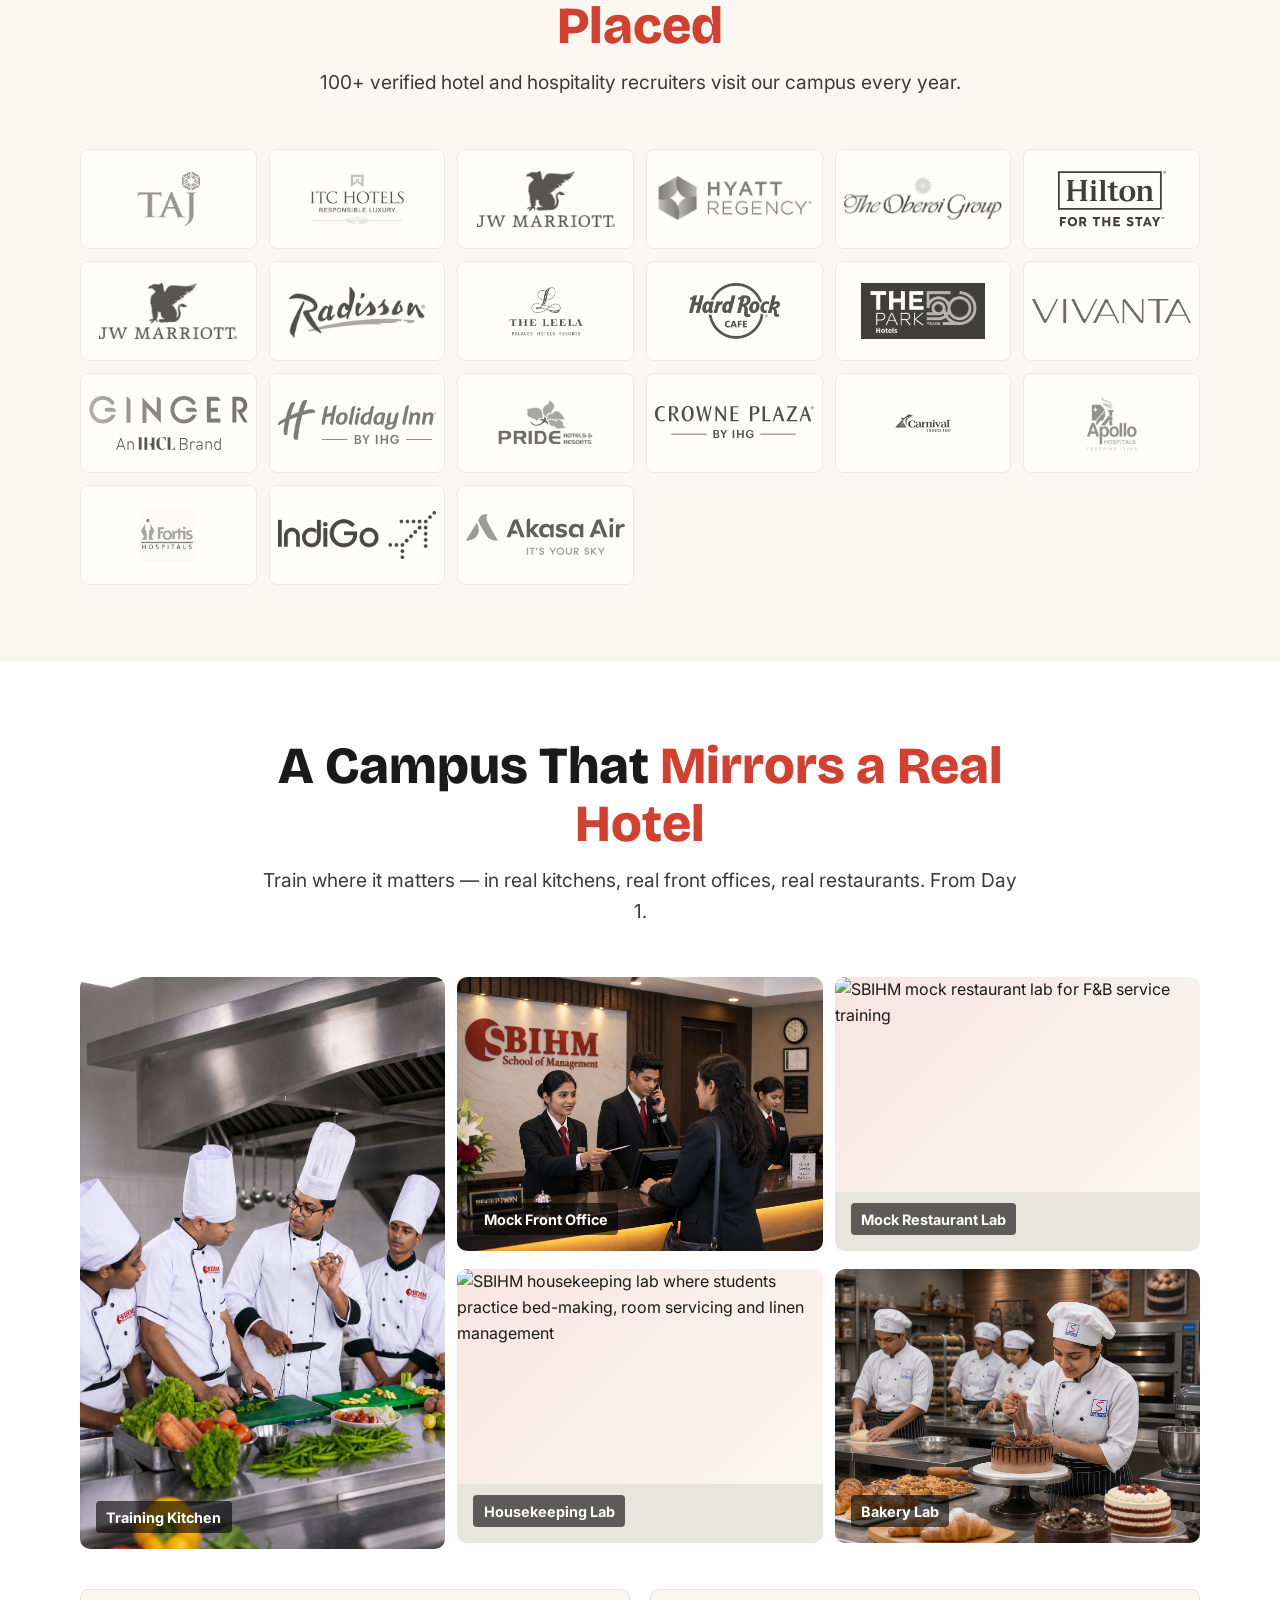
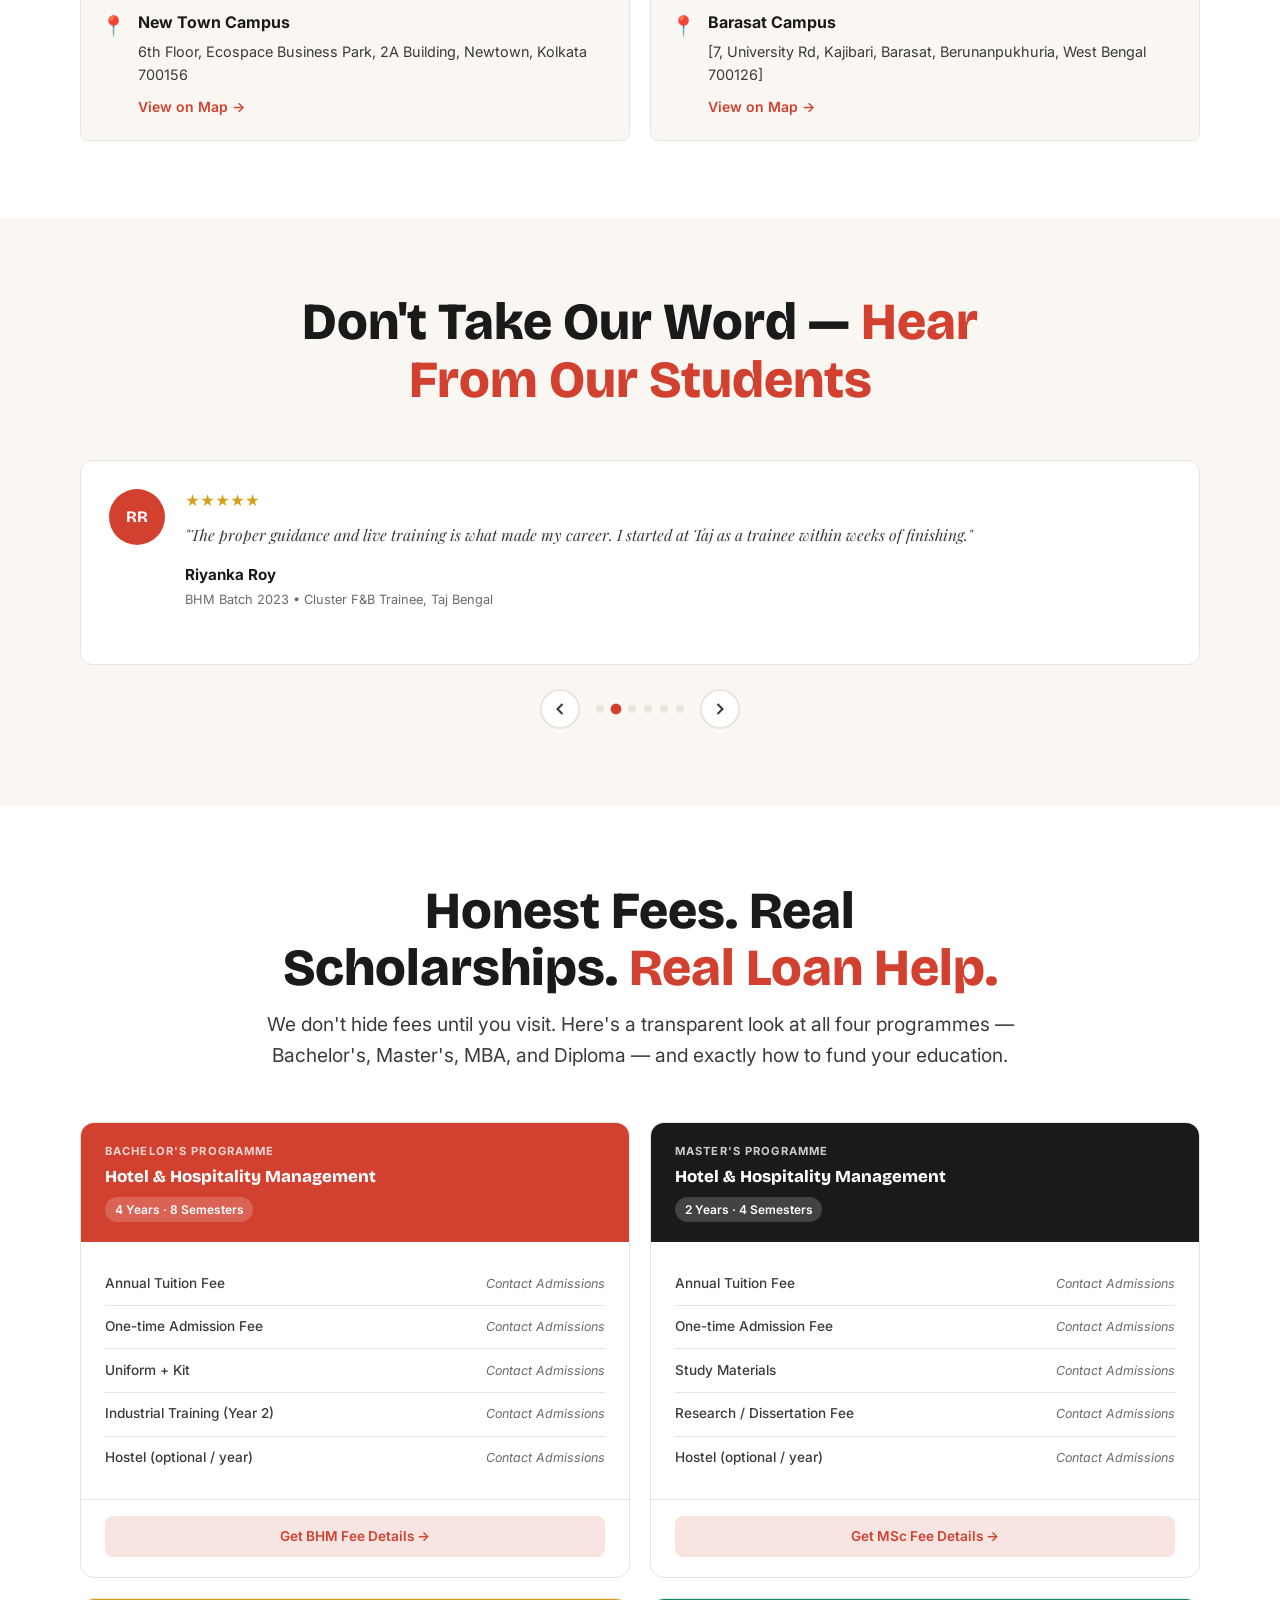
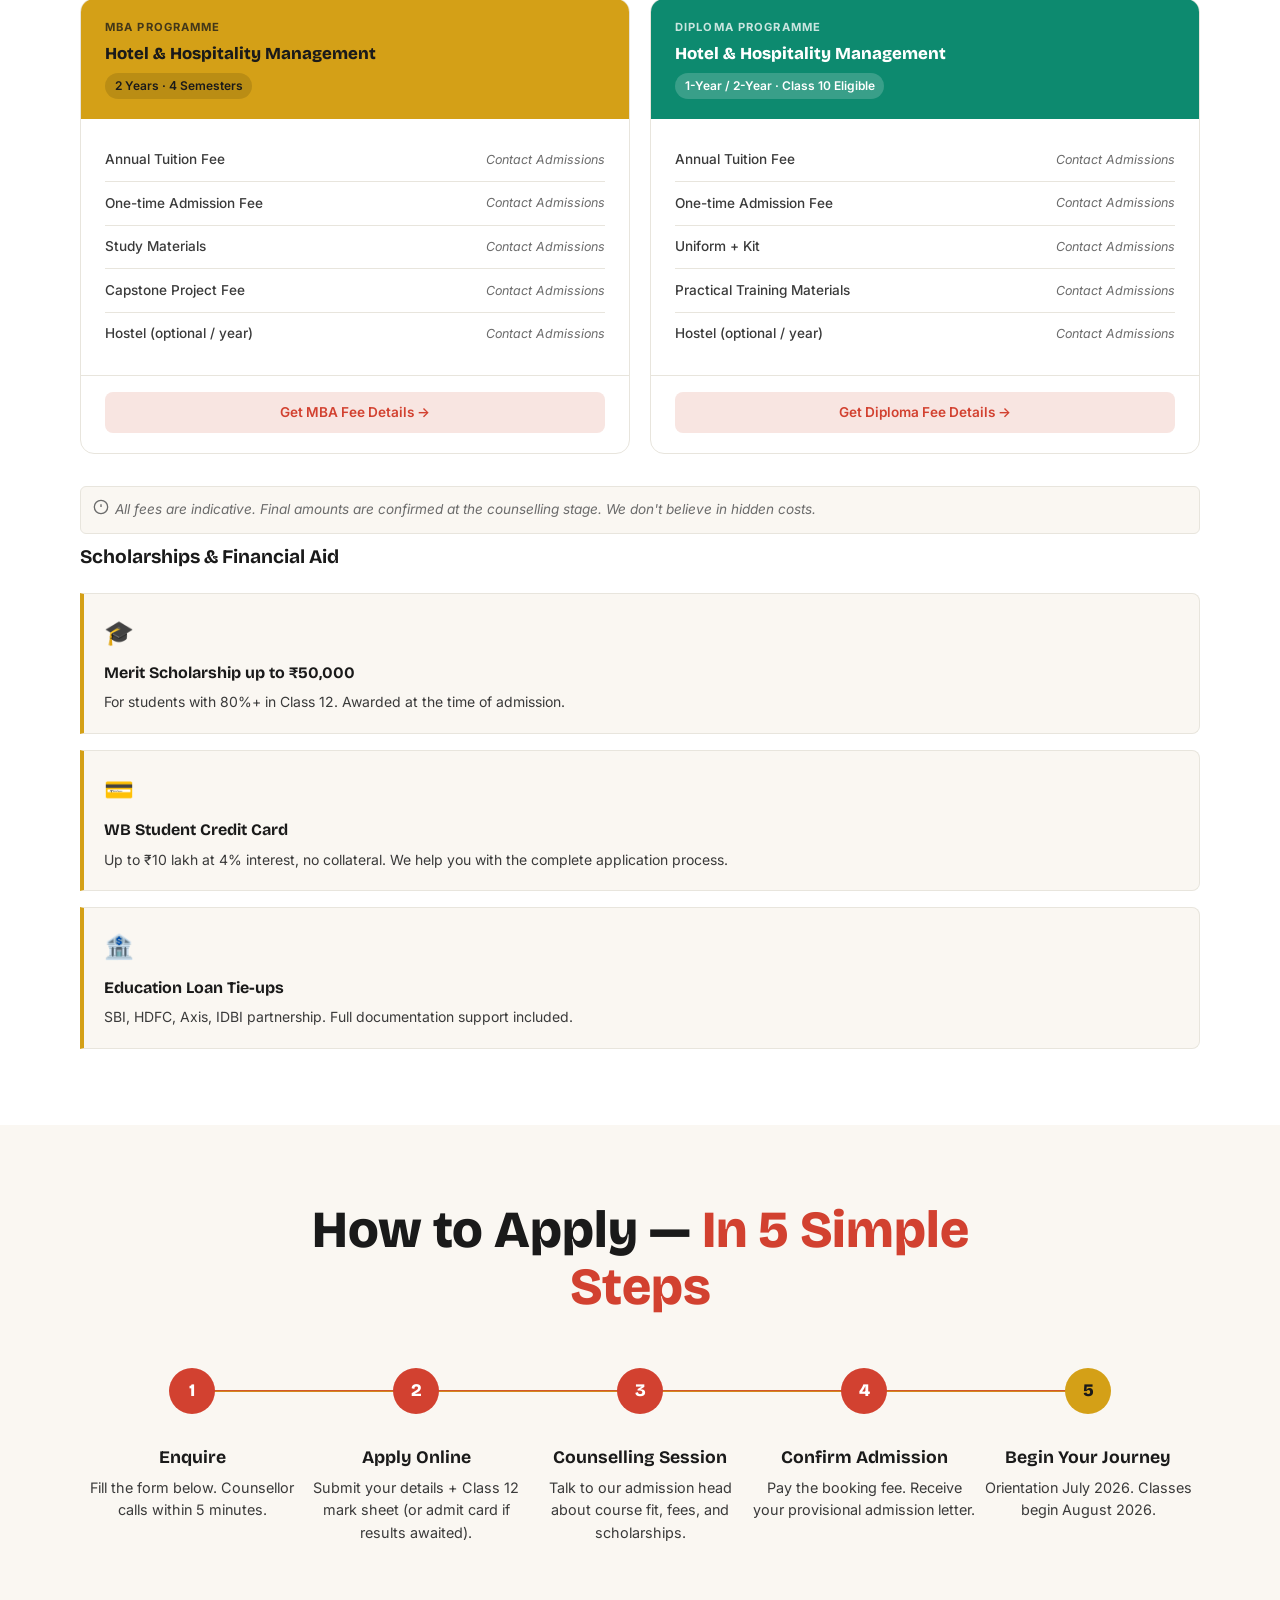
==== commit 477b1ffe: "Diploma Course added" ====
--- a/index.html
+++ b/index.html
@@ -2,6 +2,8 @@
 <html lang="en">
 
 <head>
+  <meta charset="UTF-8">
+  <meta name="viewport" content="width=device-width, initial-scale=1.0">
 
   <!-- Meta Pixel Code -->
   <script>
@@ -33,8 +35,7 @@
           'https://www.googletagmanager.com/gtm.js?id=' + i + dl; f.parentNode.insertBefore(j, f);
     })(window, document, 'script', 'dataLayer', 'GTM-5KFQNGBB');</script>
   <!-- End Google Tag Manager -->
-  <meta charset="UTF-8">
-  <meta name="viewport" content="width=device-width, initial-scale=1.0">
+  
   <title>Bachelor of Hotel Management (BHM) in Kolkata — SBIHM | Admissions 2026-27</title>
   <meta name="description"
     content="Apply for SBIHM's 4-year Bachelor of Hotel Management programme in Kolkata. MAKAUT, UGC, NCHMCT recognised. 100% placement assistance with Taj, ITC, JW Marriott, Hyatt and 100+ hotel partners. International internships. Scholarships available.">
@@ -335,6 +336,8 @@
                         Management</option>
                       <option value="MBA in Hotel &amp; Hospitality Management">MBA in Hotel &amp; Hospitality
                         Management</option>
+                      <option value="Diploma in Hotel &amp; Hospitality Management">Diploma in Hotel &amp; Hospitality
+                        Management</option>
                     </select>
                   </div>
                   <span class="hero-form__error" id="err-course-hero" role="alert" aria-live="polite"></span>
@@ -483,8 +486,317 @@
       </div>
     </div>
 
+
+    <!-- ===== SECTION 6: Why SBIHM? ===== -->
+    <section class="section section--cream" id="about" aria-labelledby="about-headline">
+      <div class="container">
+        <div class="section__header">
+          <h2 class="section__title" id="about-headline">
+            Why <span class="text-red">SBIHM</span> for Hotel & Hospitality Management?
+          </h2>
+          <p class="section__subtitle">A 27-year legacy. Real placements. Government-recognised degrees. International
+            exposure. Honest fees.</p>
+        </div>
+        <div class="usps-grid">
+
+          <article class="usp-card">
+            <div class="usp-card__icon" aria-hidden="true">
+              <svg viewBox="0 0 48 48" fill="none" stroke="var(--sbihm-red)" stroke-width="2.5" width="44" height="44">
+                <circle cx="24" cy="24" r="22" />
+                <path d="M24 14v10l6 4" />
+                <path d="M8 24h4M36 24h4M24 8v4M24 40v4" />
+              </svg>
+            </div>
+            <h3 class="usp-card__title">27 Years of Hospitality Excellence</h3>
+            <p class="usp-card__desc">Established 2000. One of Kolkata's longest-running hotel management institutes
+              with two dedicated campuses.</p>
+          </article>
+
+          <article class="usp-card">
+            <div class="usp-card__icon" aria-hidden="true">
+              <svg viewBox="0 0 48 48" fill="none" stroke="var(--sbihm-red)" stroke-width="2.5" width="44" height="44">
+                <path d="M40 34H8a4 4 0 01-4-4V10a4 4 0 014-4h32a4 4 0 014 4v20a4 4 0 01-4 4z" />
+                <path d="M16 34v8M32 34v8M10 42h28" />
+              </svg>
+            </div>
+            <h3 class="usp-card__title">11,000+ Alumni in Top Hotels</h3>
+            <p class="usp-card__desc">Our alumni lead operations at Taj, ITC, JW Marriott, Hyatt, Oberoi, Marriott, and
+              100+ Indian and international hospitality brands.</p>
+          </article>
+
+          <article class="usp-card">
+            <div class="usp-card__icon" aria-hidden="true">
+              <svg viewBox="0 0 48 48" fill="none" stroke="var(--sbihm-red)" stroke-width="2.5" width="44" height="44">
+                <rect x="6" y="6" width="36" height="36" rx="4" />
+                <path d="M14 22l7 7 13-14" />
+              </svg>
+            </div>
+            <h3 class="usp-card__title">Government-Recognised Degree</h3>
+            <p class="usp-card__desc">UGC (2F), NCHMCT (Ministry of Tourism), AICTE-approved, affiliated to MAKAUT. Your
+              degree is valid for government jobs, higher study or visa applications.</p>
+          </article>
+
+          <article class="usp-card">
+            <div class="usp-card__icon" aria-hidden="true">
+              <svg viewBox="0 0 48 48" fill="none" stroke="var(--sbihm-red)" stroke-width="2.5" width="44" height="44">
+                <circle cx="24" cy="24" r="20" />
+                <path d="M2 24h8M38 24h8M24 2v8M24 38v8" />
+                <ellipse cx="24" cy="24" rx="10" ry="20" />
+              </svg>
+            </div>
+            <h3 class="usp-card__title">Internship Opportunities</h3>
+            <p class="usp-card__desc">International Internships & Placements - Live opportunities in Thailand, USA,
+              Dubai, Mauritius and Europe through our
+              verified global recruitment partners.</p>
+          </article>
+
+          <article class="usp-card">
+            <div class="usp-card__icon" aria-hidden="true">
+              <svg viewBox="0 0 48 48" fill="none" stroke="var(--sbihm-red)" stroke-width="2.5" width="44" height="44">
+                <path d="M6 42V18L24 6l18 12v24H6z" />
+                <path d="M18 42V30h12v12" />
+                <path d="M14 18h4M30 18h4M14 26h4M30 26h4" />
+              </svg>
+            </div>
+            <h3 class="usp-card__title">Industrial Visit in Every Semester</h3>
+            <p class="usp-card__desc">Dedicated training kitchen, mock front office, housekeeping lab, mock restaurant,
+              and live industrial visits every semester.</p>
+          </article>
+
+          <article class="usp-card">
+            <div class="usp-card__icon" aria-hidden="true">
+              <svg viewBox="0 0 48 48" fill="none" stroke="var(--sbihm-red)" stroke-width="2.5" width="44" height="44">
+                <rect x="6" y="14" width="36" height="26" rx="3" />
+                <path d="M14 14V10a4 4 0 018 0v4M26 14V10a4 4 0 018 0v4" />
+                <path d="M6 22h36" />
+              </svg>
+            </div>
+            <h3 class="usp-card__title">Support Provided</h3>
+            <p class="usp-card__desc">Scholarships, Loans &amp; Student Credit Card - Eligible students get up to
+              ₹50,000 merit scholarships. WB Student Credit Card up
+              to ₹10L at 4% interest. Bank loan documentation support included.</p>
+          </article>
+
+        </div>
+      </div>
+    </section>
+
+    <!-- ===== SECTION 7: Awards & Recognitions ===== -->
+    <section class="section" id="awards" aria-labelledby="awards-headline">
+      <div class="container">
+        <div class="section__header">
+          <h2 class="section__title" id="awards-headline">
+            Recognised by India's Best — <span class="text-red">Verified, Public, Real</span>
+          </h2>
+          <p class="section__subtitle">These awards are on public record and verifiable. We don't make claims we can't
+            prove.</p>
+        </div>
+        <div class="awards-grid">
+
+          <article class="award-card">
+            <span class="award-card__label">International Award</span>
+            <h3 class="award-card__title">International Gold Star Award 2018</h3>
+            <p class="award-card__body"><strong>Bangkok, Thailand</strong></p>
+          </article>
+
+          <article class="award-card">
+            <span class="award-card__label">International Award</span>
+            <h3 class="award-card__title">Best HM College Award</h3>
+            <p class="award-card__body">by <strong>Brett Lee, Australia</strong></p>
+          </article>
+
+          <article class="award-card">
+            <span class="award-card__label">Awarded as</span>
+            <h3 class="award-card__title">Best Hospitality Management Institute in India</h3>
+            <p class="award-card__body">by <strong>Padma Shri Master Chef Sanjeev Kapoor</strong></p>
+          </article>
+
+          <article class="award-card">
+            <span class="award-card__label">Awarded as</span>
+            <h3 class="award-card__title">India's Most Prominent Food &amp; Hospitality Award 2022</h3>
+            <p class="award-card__body">by <strong>Chef Ranveer Brar</strong></p>
+          </article>
+
+          <article class="award-card">
+            <span class="award-card__label">Awarded as</span>
+            <h3 class="award-card__title">Best Hospitality Management Institute in India</h3>
+            <p class="award-card__body">by <strong>Kapil Dev</strong></p>
+          </article>
+
+          <article class="award-card">
+            <span class="award-card__label">Awarded as</span>
+            <h3 class="award-card__title">International Education Award 2022</h3>
+            <p class="award-card__body">by <strong>Sunil Gavaskar</strong></p>
+          </article>
+
+          <article class="award-card">
+            <span class="award-card__label">Ranked as</span>
+            <h3 class="award-card__title">Best College of Hotel Management in West Bengal <span
+                class="award-card__rank">Rank #1</span></h3>
+            <p class="award-card__body">by <strong>The Times of India</strong></p>
+          </article>
+
+          <article class="award-card">
+            <span class="award-card__label">Awarded as</span>
+            <h3 class="award-card__title">Best Management College — Infrastructure &amp; Facilities</h3>
+            <p class="award-card__body">by <strong>ABP News National Education Awards 2017</strong></p>
+          </article>
+
+          <article class="award-card">
+            <span class="award-card__label">Featured as</span>
+            <h3 class="award-card__title">Premier Management College in West Bengal</h3>
+            <p class="award-card__body">by <strong>Zee 24 Ghanta</strong></p>
+          </article>
+
+
+
+        </div>
+      </div>
+    </section>
+
+    <!-- ===== SECTION 8: The BHM Programme ===== -->
+    <section class="section section--cream" id="programme" aria-labelledby="programme-headline">
+      <div class="container">
+        <div class="section__header">
+          <h2 class="section__title" id="programme-headline">
+            Bachelor of Hotel Management — The <span class="text-red">4-Year Journey</span>
+          </h2>
+        </div>
+
+        <!-- Quick info strip -->
+        <div class="programme-info-strip">
+          <div class="programme-info-item">
+            <span class="programme-info-item__icon" aria-hidden="true">
+              <svg viewBox="0 0 24 24" fill="none" stroke="currentColor" stroke-width="2" width="28" height="28">
+                <circle cx="12" cy="12" r="10" />
+                <path d="M12 6v6l4 2" />
+              </svg>
+            </span>
+            <div>
+              <strong>Duration</strong>
+              <span>4 Years (8 Semesters)</span>
+            </div>
+          </div>
+          <div class="programme-info-item">
+            <span class="programme-info-item__icon" aria-hidden="true">
+              <svg viewBox="0 0 24 24" fill="none" stroke="currentColor" stroke-width="2" width="28" height="28">
+                <path d="M22 10v6M2 10l10-5 10 5-10 5z" />
+                <path d="M6 12v5c3 3 9 3 12 0v-5" />
+              </svg>
+            </span>
+            <div>
+              <strong>Eligibility</strong>
+              <span>10+2 any stream, 50%+</span>
+            </div>
+          </div>
+          <div class="programme-info-item">
+            <span class="programme-info-item__icon" aria-hidden="true">
+              <svg viewBox="0 0 24 24" fill="none" stroke="currentColor" stroke-width="2" width="28" height="28">
+                <rect x="3" y="3" width="18" height="18" rx="2" />
+                <path d="M9 9h6M9 12h6M9 15h4" />
+              </svg>
+            </span>
+            <div>
+              <strong>Affiliation</strong>
+              <span>MAKAUT, UGC, NCHMCT</span>
+            </div>
+          </div>
+          <div class="programme-info-item">
+            <span class="programme-info-item__icon" aria-hidden="true">
+              <svg viewBox="0 0 24 24" fill="none" stroke="currentColor" stroke-width="2" width="28" height="28">
+                <path d="M17 21v-2a4 4 0 00-4-4H5a4 4 0 00-4 4v2" />
+                <circle cx="9" cy="7" r="4" />
+                <path d="M23 21v-2a4 4 0 00-3-3.87M16 3.13a4 4 0 010 7.75" />
+              </svg>
+            </span>
+            <div>
+              <strong>Intake</strong>
+              <span>60 seats per campus</span>
+            </div>
+          </div>
+        </div>
+
+        <!-- Year-wise curriculum cards -->
+        <div class="curriculum-grid" role="list" aria-label="Year-wise curriculum">
+
+          <div class="curriculum-card" role="listitem">
+            <div class="curriculum-card__header">
+              <div class="curriculum-card__badge">1</div>
+              <h3 class="curriculum-card__title">Year 1 — Foundation</h3>
+            </div>
+            <ul class="curriculum-card__list">
+              <li>Food Production I</li>
+              <li>F&amp;B Service I</li>
+              <li>Front Office I</li>
+              <li>Housekeeping I</li>
+              <li>Hotel Accountancy</li>
+              <li>Communication Skills</li>
+              <li>Computer Fundamentals</li>
+            </ul>
+          </div>
+
+          <div class="curriculum-card" role="listitem">
+            <div class="curriculum-card__header">
+              <div class="curriculum-card__badge">2</div>
+              <h3 class="curriculum-card__title">Year 2 — Industrial Training</h3>
+            </div>
+            <ul class="curriculum-card__list">
+              <li>Live 24-week internship at 4/5-star hotels</li>
+              <li>International Training at The Westin Turtle Bay Resort & Spa Hotel, St. Regis le morne resort, Le
+                Meridian</li>
+              <li>Training at Taj, ITC, Hyatt, Oberoi &amp; JW Marriott</li>
+              <li>Stipend-bearing placement</li>
+              <li>Real guest service &amp; hospitality operations</li>
+              <li>F&amp;B Service II</li>
+              <li>Front Office Operations II</li>
+              <li>Housekeeping Management II</li>
+            </ul>
+          </div>
+
+          <div class="curriculum-card" role="listitem">
+            <div class="curriculum-card__header">
+              <div class="curriculum-card__badge">3</div>
+              <h3 class="curriculum-card__title">Year 3 — Specialisation</h3>
+            </div>
+            <ul class="curriculum-card__list">
+              <li>Advanced Food Production</li>
+              <li>F&amp;B Controls</li>
+              <li>Hotel Accounting</li>
+              <li>Tourism Marketing</li>
+              <li>HR Management</li>
+              <li>Elective: Bakery / Patisserie / Bar Operations</li>
+            </ul>
+          </div>
+
+          <div class="curriculum-card" role="listitem">
+            <div class="curriculum-card__header">
+              <div class="curriculum-card__badge curriculum-card__badge--gold">4</div>
+              <h3 class="curriculum-card__title">Year 4 — Leadership &amp; Placement</h3>
+            </div>
+            <ul class="curriculum-card__list">
+              <li>Interview training session, Grooming Session</li>
+              <li>Strategic Hospitality Management</li>
+              <li>Entrepreneurship in Hospitality</li>
+              <li>Research Project</li>
+              <li>On-campus &amp; off-campus placements</li>
+              <li>Hotel chains, cruise lines, QSR &amp; airline recruiters</li>
+            </ul>
+          </div>
+
+        </div>
+
+
+        <div class="programme-ctas">
+          <button class="btn btn--gold" id="brochure-trigger-programme">Download Full Curriculum PDF ↓</button>
+          <a href="#apply" class="btn btn--outline-red" data-track="apply_cta_click"
+            data-cta-location="programme-section">Talk to a Counsellor</a>
+        </div>
+
+      </div>
+    </section>
+
     <!-- ===== Master's in Hotel & Hospitality Management ===== -->
-    <section class="section masters-section" id="masters" aria-labelledby="masters-headline">
+    <section class="section" id="masters" aria-labelledby="masters-headline">
       <div class="container">
 
         <div class="masters-header">
@@ -587,7 +899,7 @@
     </section>
 
     <!-- ===== MBA in Hotel & Hospitality Management ===== -->
-    <section class="section" id="mba" aria-labelledby="mba-headline">
+    <section class="section section--cream" id="mba" aria-labelledby="mba-headline">
       <div class="container">
         <div class="mba-layout">
 
@@ -680,309 +992,321 @@
       </div>
     </section>
 
-    <!-- ===== SECTION 6: Why SBIHM? ===== -->
-    <section class="section section--cream" id="about" aria-labelledby="about-headline">
+    <!-- ===== Diploma in Hotel & Hospitality Management ===== -->
+    <section class="section diploma-section" id="diploma" aria-labelledby="diploma-headline">
       <div class="container">
-        <div class="section__header">
-          <h2 class="section__title" id="about-headline">
-            Why <span class="text-red">SBIHM</span> for Hotel Management?
+
+        <div class="diploma-hd">
+          <div class="diploma-hd__eyebrow-row">
+            <span class="course-eyebrow course-eyebrow--diploma">Diploma Programme</span>
+            <div class="diploma-hd__badges">
+              <span class="diploma-hd__badge">Class 10 Eligible</span>
+              <span class="diploma-hd__badge diploma-hd__badge--gold">Fastest Route to Hospitality</span>
+            </div>
+          </div>
+          <h2 class="masters-headline" id="diploma-headline">
+            Diploma in <span class="text-red">Hotel &amp; Hospitality Management</span>
           </h2>
-          <p class="section__subtitle">A 27-year legacy. Real placements. Government-recognised degrees. International
-            exposure. Honest fees.</p>
-        </div>
-        <div class="usps-grid">
-
-          <article class="usp-card">
-            <div class="usp-card__icon" aria-hidden="true">
-              <svg viewBox="0 0 48 48" fill="none" stroke="var(--sbihm-red)" stroke-width="2.5" width="44" height="44">
-                <circle cx="24" cy="24" r="22" />
-                <path d="M24 14v10l6 4" />
-                <path d="M8 24h4M36 24h4M24 8v4M24 40v4" />
-              </svg>
-            </div>
-            <h3 class="usp-card__title">27 Years of Hospitality Excellence</h3>
-            <p class="usp-card__desc">Established 2000. One of Kolkata's longest-running hotel management institutes
-              with two dedicated campuses.</p>
-          </article>
-
-          <article class="usp-card">
-            <div class="usp-card__icon" aria-hidden="true">
-              <svg viewBox="0 0 48 48" fill="none" stroke="var(--sbihm-red)" stroke-width="2.5" width="44" height="44">
-                <path d="M40 34H8a4 4 0 01-4-4V10a4 4 0 014-4h32a4 4 0 014 4v20a4 4 0 01-4 4z" />
-                <path d="M16 34v8M32 34v8M10 42h28" />
-              </svg>
-            </div>
-            <h3 class="usp-card__title">11,000+ Alumni in Top Hotels</h3>
-            <p class="usp-card__desc">Our alumni lead operations at Taj, ITC, JW Marriott, Hyatt, Oberoi, Marriott, and
-              100+ Indian and international hospitality brands.</p>
-          </article>
-
-          <article class="usp-card">
-            <div class="usp-card__icon" aria-hidden="true">
-              <svg viewBox="0 0 48 48" fill="none" stroke="var(--sbihm-red)" stroke-width="2.5" width="44" height="44">
-                <rect x="6" y="6" width="36" height="36" rx="4" />
-                <path d="M14 22l7 7 13-14" />
-              </svg>
-            </div>
-            <h3 class="usp-card__title">Government-Recognised Degree</h3>
-            <p class="usp-card__desc">UGC (2F), NCHMCT (Ministry of Tourism), AICTE-approved, affiliated to MAKAUT. Your
-              degree is valid for government jobs, higher study or visa applications.</p>
-          </article>
-
-          <article class="usp-card">
-            <div class="usp-card__icon" aria-hidden="true">
-              <svg viewBox="0 0 48 48" fill="none" stroke="var(--sbihm-red)" stroke-width="2.5" width="44" height="44">
-                <circle cx="24" cy="24" r="20" />
-                <path d="M2 24h8M38 24h8M24 2v8M24 38v8" />
-                <ellipse cx="24" cy="24" rx="10" ry="20" />
-              </svg>
-            </div>
-            <h3 class="usp-card__title">Internship Opportunities</h3>
-            <p class="usp-card__desc">International Internships & Placements - Live opportunities in Thailand, USA,
-              Dubai, Mauritius and Europe through our
-              verified global recruitment partners.</p>
-          </article>
-
-          <article class="usp-card">
-            <div class="usp-card__icon" aria-hidden="true">
-              <svg viewBox="0 0 48 48" fill="none" stroke="var(--sbihm-red)" stroke-width="2.5" width="44" height="44">
-                <path d="M6 42V18L24 6l18 12v24H6z" />
-                <path d="M18 42V30h12v12" />
-                <path d="M14 18h4M30 18h4M14 26h4M30 26h4" />
-              </svg>
-            </div>
-            <h3 class="usp-card__title">Industrial Visit in Every Semester</h3>
-            <p class="usp-card__desc">Dedicated training kitchen, mock front office, housekeeping lab, mock restaurant,
-              and live industrial visits every semester.</p>
-          </article>
-
-          <article class="usp-card">
-            <div class="usp-card__icon" aria-hidden="true">
-              <svg viewBox="0 0 48 48" fill="none" stroke="var(--sbihm-red)" stroke-width="2.5" width="44" height="44">
-                <rect x="6" y="14" width="36" height="26" rx="3" />
-                <path d="M14 14V10a4 4 0 018 0v4M26 14V10a4 4 0 018 0v4" />
-                <path d="M6 22h36" />
-              </svg>
-            </div>
-            <h3 class="usp-card__title">Support Provided</h3>
-            <p class="usp-card__desc">Scholarships, Loans &amp; Student Credit Card - Eligible students get up to
-              ₹50,000 merit scholarships. WB Student Credit Card up
-              to ₹10L at 4% interest. Bank loan documentation support included.</p>
-          </article>
-
-        </div>
-      </div>
-    </section>
-
-    <!-- ===== SECTION 7: Awards & Recognitions ===== -->
-    <section class="section" id="awards" aria-labelledby="awards-headline">
-      <div class="container">
-        <div class="section__header">
-          <h2 class="section__title" id="awards-headline">
-            Recognised by India's Best — <span class="text-red">Verified, Public, Real</span>
-          </h2>
-          <p class="section__subtitle">These awards are on public record and verifiable. We don't make claims we can't
-            prove.</p>
-        </div>
-        <div class="awards-grid">
-
-          <article class="award-card">
-            <span class="award-card__label">International Award</span>
-            <h3 class="award-card__title">International Gold Star Award 2018</h3>
-            <p class="award-card__body"><strong>Bangkok, Thailand</strong></p>
-          </article>
-
-          <article class="award-card">
-            <span class="award-card__label">International Award</span>
-            <h3 class="award-card__title">Best HM College Award</h3>
-            <p class="award-card__body">by <strong>Brett Lee, Australia</strong></p>
-          </article>
-
-          <article class="award-card">
-            <span class="award-card__label">Awarded as</span>
-            <h3 class="award-card__title">Best Hospitality Management Institute in India</h3>
-            <p class="award-card__body">by <strong>Padma Shri Master Chef Sanjeev Kapoor</strong></p>
-          </article>
-
-          <article class="award-card">
-            <span class="award-card__label">Awarded as</span>
-            <h3 class="award-card__title">India's Most Prominent Food &amp; Hospitality Award 2022</h3>
-            <p class="award-card__body">by <strong>Chef Ranveer Brar</strong></p>
-          </article>
-
-          <article class="award-card">
-            <span class="award-card__label">Awarded as</span>
-            <h3 class="award-card__title">Best Hospitality Management Institute in India</h3>
-            <p class="award-card__body">by <strong>Kapil Dev</strong></p>
-          </article>
-
-          <article class="award-card">
-            <span class="award-card__label">Awarded as</span>
-            <h3 class="award-card__title">International Education Award 2022</h3>
-            <p class="award-card__body">by <strong>Sunil Gavaskar</strong></p>
-          </article>
-
-          <article class="award-card">
-            <span class="award-card__label">Ranked as</span>
-            <h3 class="award-card__title">Best College of Hotel Management in West Bengal <span
-                class="award-card__rank">Rank #1</span></h3>
-            <p class="award-card__body">by <strong>The Times of India</strong></p>
-          </article>
-
-          <article class="award-card">
-            <span class="award-card__label">Awarded as</span>
-            <h3 class="award-card__title">Best Management College — Infrastructure &amp; Facilities</h3>
-            <p class="award-card__body">by <strong>ABP News National Education Awards 2017</strong></p>
-          </article>
-
-          <article class="award-card">
-            <span class="award-card__label">Featured as</span>
-            <h3 class="award-card__title">Premier Management College in West Bengal</h3>
-            <p class="award-card__body">by <strong>Zee 24 Ghanta</strong></p>
-          </article>
-
-
-
-        </div>
-      </div>
-    </section>
-
-    <!-- ===== SECTION 8: The BHM Programme ===== -->
-    <section class="section section--cream" id="programme" aria-labelledby="programme-headline">
-      <div class="container">
-        <div class="section__header">
-          <h2 class="section__title" id="programme-headline">
-            Bachelor of Hotel Management — The <span class="text-red">4-Year Journey</span>
-          </h2>
-        </div>
-
-        <!-- Quick info strip -->
-        <div class="programme-info-strip">
+          <p class="masters-subhead">Practical. Industry-Ready. Job-Focused.</p>
+        </div>
+
+        <!-- Programme meta strip -->
+        <div class="programme-info-strip diploma-meta-strip">
           <div class="programme-info-item">
             <span class="programme-info-item__icon" aria-hidden="true">
               <svg viewBox="0 0 24 24" fill="none" stroke="currentColor" stroke-width="2" width="28" height="28">
-                <circle cx="12" cy="12" r="10" />
-                <path d="M12 6v6l4 2" />
+                <circle cx="12" cy="12" r="10" /><path d="M12 6v6l4 2" />
               </svg>
             </span>
             <div>
               <strong>Duration</strong>
-              <span>4 Years (8 Semesters)</span>
+              <span>1-Year / 2-Year</span>
             </div>
           </div>
           <div class="programme-info-item">
             <span class="programme-info-item__icon" aria-hidden="true">
               <svg viewBox="0 0 24 24" fill="none" stroke="currentColor" stroke-width="2" width="28" height="28">
-                <path d="M22 10v6M2 10l10-5 10 5-10 5z" />
-                <path d="M6 12v5c3 3 9 3 12 0v-5" />
+                <path d="M22 10v6M2 10l10-5 10 5-10 5z" /><path d="M6 12v5c3 3 9 3 12 0v-5" />
               </svg>
             </span>
             <div>
               <strong>Eligibility</strong>
-              <span>10+2 any stream, 50%+</span>
+              <span>Class 10 (any board)</span>
             </div>
           </div>
           <div class="programme-info-item">
             <span class="programme-info-item__icon" aria-hidden="true">
               <svg viewBox="0 0 24 24" fill="none" stroke="currentColor" stroke-width="2" width="28" height="28">
-                <rect x="3" y="3" width="18" height="18" rx="2" />
-                <path d="M9 9h6M9 12h6M9 15h4" />
+                <rect x="3" y="3" width="18" height="18" rx="2" /><path d="M9 9h6M9 12h6M9 15h4" />
               </svg>
             </span>
             <div>
-              <strong>Affiliation</strong>
-              <span>MAKAUT, UGC, NCHMCT</span>
+              <strong>Study Mode</strong>
+              <span>Full-Time</span>
             </div>
           </div>
           <div class="programme-info-item">
             <span class="programme-info-item__icon" aria-hidden="true">
               <svg viewBox="0 0 24 24" fill="none" stroke="currentColor" stroke-width="2" width="28" height="28">
-                <path d="M17 21v-2a4 4 0 00-4-4H5a4 4 0 00-4 4v2" />
-                <circle cx="9" cy="7" r="4" />
-                <path d="M23 21v-2a4 4 0 00-3-3.87M16 3.13a4 4 0 010 7.75" />
+                <polygon points="12 2 15.09 8.26 22 9.27 17 14.14 18.18 21.02 12 17.77 5.82 21.02 7 14.14 2 9.27 8.91 8.26 12 2" />
               </svg>
             </span>
             <div>
-              <strong>Intake</strong>
-              <span>60 seats per campus</span>
-            </div>
-          </div>
-        </div>
-
-        <!-- Year-wise curriculum cards -->
-        <div class="curriculum-grid" role="list" aria-label="Year-wise curriculum">
+              <strong>Start Sooner</strong>
+              <span>After Class 10</span>
+            </div>
+          </div>
+        </div>
+
+        <!-- Intro -->
+        <div class="masters-intro">
+          <p>The Diploma in Hotel &amp; Hospitality Management is a professionally designed program aimed at equipping
+            students with the knowledge, skills, and practical exposure required for successful careers in the
+            hospitality, tourism, and service industries. The curriculum integrates classroom learning with hands-on
+            training to prepare students for employment in hotels, restaurants, resorts, airlines, cruise ships, and
+            various hospitality-related organizations.</p>
+          <p>As one of the world's fastest-growing employment sectors, the hospitality industry offers numerous career
+            opportunities both in India and internationally. This diploma program emphasizes service excellence,
+            professional communication, personality enhancement, operational competencies, and industry-focused
+            practical training to develop confident and competent hospitality professionals.</p>
+        </div>
+
+        <!-- Program Goals -->
+        <div class="diploma-goals-band">
+          <p class="diploma-goals-band__label">Program Goals</p>
+          <div class="diploma-goals-band__grid">
+            <div class="diploma-goal">
+              <span class="diploma-goal__check" aria-hidden="true">✓</span>
+              <span>Enhance industry-specific skills essential for hospitality careers</span>
+            </div>
+            <div class="diploma-goal">
+              <span class="diploma-goal__check" aria-hidden="true">✓</span>
+              <span>Strengthen communication, leadership, and guest-service abilities</span>
+            </div>
+            <div class="diploma-goal">
+              <span class="diploma-goal__check" aria-hidden="true">✓</span>
+              <span>Provide operational knowledge of hotel departments and hospitality services</span>
+            </div>
+            <div class="diploma-goal">
+              <span class="diploma-goal__check" aria-hidden="true">✓</span>
+              <span>Develop practical competencies in food production, housekeeping, and front office</span>
+            </div>
+            <div class="diploma-goal">
+              <span class="diploma-goal__check" aria-hidden="true">✓</span>
+              <span>Prepare students for internships, industry exposure, and professional employment</span>
+            </div>
+          </div>
+        </div>
+
+        <!-- Major Areas of Study -->
+        <p class="curriculum-section-label">Major Areas of Study</p>
+        <div class="curriculum-grid diploma-subjects-grid" role="list" aria-label="Diploma major areas of study">
 
           <div class="curriculum-card" role="listitem">
             <div class="curriculum-card__header">
-              <div class="curriculum-card__badge">1</div>
-              <h3 class="curriculum-card__title">Year 1 — Foundation</h3>
+              <div class="curriculum-card__badge">01</div>
+              <h3 class="curriculum-card__title">Food Production &amp; Culinary Arts</h3>
             </div>
             <ul class="curriculum-card__list">
-              <li>Food Production I</li>
-              <li>F&amp;B Service I</li>
-              <li>Front Office I</li>
-              <li>Housekeeping I</li>
-              <li>Hotel Accountancy</li>
-              <li>Communication Skills</li>
-              <li>Computer Fundamentals</li>
+              <li>Fundamentals of Food Production</li>
+              <li>Bakery and Confectionery Techniques</li>
+              <li>Kitchen Organization, Safety &amp; Hygiene</li>
+              <li>Food Styling and Presentation</li>
             </ul>
           </div>
 
           <div class="curriculum-card" role="listitem">
             <div class="curriculum-card__header">
-              <div class="curriculum-card__badge">2</div>
-              <h3 class="curriculum-card__title">Year 2 — Industrial Training</h3>
+              <div class="curriculum-card__badge">02</div>
+              <h3 class="curriculum-card__title">Food &amp; Beverage Service</h3>
             </div>
             <ul class="curriculum-card__list">
-              <li>Live 24-week internship at 4/5-star hotels</li>
-              <li>International Training at The Westin Turtle Bay Resort & Spa Hotel, St. Regis le morne resort, Le
-                Meridian</li>
-              <li>Training at Taj, ITC, Hyatt, Oberoi &amp; JW Marriott</li>
-              <li>Stipend-bearing placement</li>
-              <li>Real guest service &amp; hospitality operations</li>
-              <li>F&amp;B Service II</li>
-              <li>Front Office Operations II</li>
-              <li>Housekeeping Management II</li>
+              <li>Restaurant Service Procedures</li>
+              <li>Beverage Operations and Management</li>
+              <li>Preparation of Mocktails and Cocktails</li>
+              <li>Banquet and Catering Management</li>
             </ul>
           </div>
 
           <div class="curriculum-card" role="listitem">
             <div class="curriculum-card__header">
-              <div class="curriculum-card__badge">3</div>
-              <h3 class="curriculum-card__title">Year 3 — Specialisation</h3>
+              <div class="curriculum-card__badge">03</div>
+              <h3 class="curriculum-card__title">Front Office Operations</h3>
             </div>
             <ul class="curriculum-card__list">
-              <li>Advanced Food Production</li>
-              <li>F&amp;B Controls</li>
-              <li>Hotel Accounting</li>
-              <li>Tourism Marketing</li>
-              <li>HR Management</li>
-              <li>Elective: Bakery / Patisserie / Bar Operations</li>
+              <li>Reception and Guest Service Management</li>
+              <li>Reservation Procedures and Systems</li>
+              <li>Guest Relations and Customer Care</li>
+              <li>Business Communication &amp; Telephone Etiquette</li>
             </ul>
           </div>
 
           <div class="curriculum-card" role="listitem">
             <div class="curriculum-card__header">
-              <div class="curriculum-card__badge curriculum-card__badge--gold">4</div>
-              <h3 class="curriculum-card__title">Year 4 — Leadership &amp; Placement</h3>
+              <div class="curriculum-card__badge">04</div>
+              <h3 class="curriculum-card__title">Housekeeping Management</h3>
             </div>
             <ul class="curriculum-card__list">
-              <li>Interview training session, Grooming Session</li>
-              <li>Strategic Hospitality Management</li>
-              <li>Entrepreneurship in Hospitality</li>
-              <li>Research Project</li>
-              <li>On-campus &amp; off-campus placements</li>
-              <li>Hotel chains, cruise lines, QSR &amp; airline recruiters</li>
+              <li>Housekeeping Functions and Practices</li>
+              <li>Laundry and Linen Management</li>
+              <li>Interior Decoration &amp; Floral Arrangements</li>
+              <li>Cleanliness, Hygiene, and Sanitation Standards</li>
             </ul>
           </div>
 
-        </div>
-
+          <div class="curriculum-card" role="listitem">
+            <div class="curriculum-card__header">
+              <div class="curriculum-card__badge">05</div>
+              <h3 class="curriculum-card__title">Hospitality Management &amp; Professional Skills</h3>
+            </div>
+            <ul class="curriculum-card__list">
+              <li>Introduction to the Hospitality Industry</li>
+              <li>Personality Development &amp; Professional Grooming</li>
+              <li>English Communication and Soft Skills</li>
+              <li>Leadership and Teamwork</li>
+              <li>Computer Applications and Hospitality Software</li>
+            </ul>
+          </div>
+
+          <div class="curriculum-card curriculum-card--practical" role="listitem">
+            <div class="curriculum-card__header">
+              <div class="curriculum-card__badge curriculum-card__badge--gold">06</div>
+              <h3 class="curriculum-card__title">Practical Learning &amp; Industry Exposure</h3>
+            </div>
+            <ul class="curriculum-card__list">
+              <li>Industrial Training and Internship Programs</li>
+              <li>Practical Sessions in Training Kitchens &amp; Restaurants</li>
+              <li>Educational Visits to Hotels &amp; Hospitality Establishments</li>
+              <li>Guest Lectures by Industry Professionals</li>
+              <li>Food Festivals, Competitions &amp; Hospitality Events</li>
+            </ul>
+          </div>
+
+        </div>
+
+        <!-- Career Prospects & Employment Sectors -->
+        <div class="diploma-careers-layout">
+
+          <div class="diploma-careers-col">
+            <h3 class="diploma-careers-col__title">
+              <svg viewBox="0 0 24 24" fill="none" stroke="var(--sbihm-red)" stroke-width="2" width="20" height="20"
+                aria-hidden="true">
+                <rect x="2" y="7" width="20" height="14" rx="2" />
+                <path d="M16 7V5a2 2 0 00-2-2h-4a2 2 0 00-2 2v2" />
+              </svg>
+              Potential Job Roles
+            </h3>
+            <div class="diploma-roles-cloud">
+              <span class="diploma-role-pill">Front Office Executive</span>
+              <span class="diploma-role-pill">Guest Service Associate</span>
+              <span class="diploma-role-pill">F&amp;B Service Executive</span>
+              <span class="diploma-role-pill">Restaurant Supervisor</span>
+              <span class="diploma-role-pill">Housekeeping Assistant</span>
+              <span class="diploma-role-pill">Commis Chef / Kitchen Assistant</span>
+              <span class="diploma-role-pill">Hospitality Coordinator</span>
+              <span class="diploma-role-pill diploma-role-pill--accent">Cruise Hospitality Staff</span>
+              <span class="diploma-role-pill diploma-role-pill--accent">Airline Catering Executive</span>
+              <span class="diploma-role-pill diploma-role-pill--accent">Event &amp; Banquet Coordinator</span>
+            </div>
+          </div>
+
+          <div class="diploma-careers-col diploma-careers-col--sectors">
+            <h3 class="diploma-careers-col__title">
+              <svg viewBox="0 0 24 24" fill="none" stroke="var(--sbihm-red)" stroke-width="2" width="20" height="20"
+                aria-hidden="true">
+                <path d="M3 9l9-7 9 7v11a2 2 0 01-2 2H5a2 2 0 01-2-2z" />
+                <polyline points="9 22 9 12 15 12 15 22" />
+              </svg>
+              Employment Sectors
+            </h3>
+            <ul class="diploma-sectors-list">
+              <li>Hotels, Resorts, and Hospitality Chains</li>
+              <li>Restaurants, Cafés, and Catering Services</li>
+              <li>Airline and Aviation Hospitality Services</li>
+              <li>Cruise Line Operations</li>
+              <li>Event Planning and Management Companies</li>
+              <li>Travel, Tourism &amp; Destination Management Organizations</li>
+              <li>Healthcare and Institutional Hospitality Services</li>
+            </ul>
+          </div>
+
+        </div>
+
+        <!-- Career Development & Placement -->
+        <div class="diploma-placement-band">
+          <div class="diploma-placement-band__inner">
+            <div class="diploma-placement-item">
+              <span class="diploma-placement-item__icon" aria-hidden="true">
+                <svg viewBox="0 0 24 24" fill="none" stroke="currentColor" stroke-width="2" width="26" height="26">
+                  <circle cx="12" cy="12" r="10" /><path d="M12 8v4M12 16h.01" />
+                </svg>
+              </span>
+              <span>Campus Recruitment Drives</span>
+            </div>
+            <div class="diploma-placement-item">
+              <span class="diploma-placement-item__icon" aria-hidden="true">
+                <svg viewBox="0 0 24 24" fill="none" stroke="currentColor" stroke-width="2" width="26" height="26">
+                  <path d="M17 21v-2a4 4 0 00-4-4H5a4 4 0 00-4 4v2" /><circle cx="9" cy="7" r="4" />
+                  <path d="M23 21v-2a4 4 0 00-3-3.87M16 3.13a4 4 0 010 7.75" />
+                </svg>
+              </span>
+              <span>Internship Placement Assistance</span>
+            </div>
+            <div class="diploma-placement-item">
+              <span class="diploma-placement-item__icon" aria-hidden="true">
+                <svg viewBox="0 0 24 24" fill="none" stroke="currentColor" stroke-width="2" width="26" height="26">
+                  <polygon
+                    points="12 2 15.09 8.26 22 9.27 17 14.14 18.18 21.02 12 17.77 5.82 21.02 7 14.14 2 9.27 8.91 8.26 12 2" />
+                </svg>
+              </span>
+              <span>Personality Development &amp; Soft Skill Training</span>
+            </div>
+            <div class="diploma-placement-item">
+              <span class="diploma-placement-item__icon" aria-hidden="true">
+                <svg viewBox="0 0 24 24" fill="none" stroke="currentColor" stroke-width="2" width="26" height="26">
+                  <path d="M21 15a2 2 0 01-2 2H7l-4 4V5a2 2 0 012-2h14a2 2 0 012 2z" />
+                </svg>
+              </span>
+              <span>Industry Interaction &amp; Career Counselling</span>
+            </div>
+          </div>
+        </div>
+
+        <!-- Advantages -->
+        <div class="diploma-advantages">
+          <h3 class="diploma-advantages__title">Why Study Diploma at SBIHM?</h3>
+          <div class="diploma-advantages__grid">
+            <div class="diploma-adv-item">
+              <span class="diploma-adv-item__star" aria-hidden="true">★</span>
+              <span>Industry-focused curriculum with practical exposure</span>
+            </div>
+            <div class="diploma-adv-item">
+              <span class="diploma-adv-item__star" aria-hidden="true">★</span>
+              <span>Experienced faculty members and hospitality professionals</span>
+            </div>
+            <div class="diploma-adv-item">
+              <span class="diploma-adv-item__star" aria-hidden="true">★</span>
+              <span>Well-equipped training kitchens, restaurants, and hospitality laboratories</span>
+            </div>
+            <div class="diploma-adv-item">
+              <span class="diploma-adv-item__star" aria-hidden="true">★</span>
+              <span>Emphasis on skill enhancement and professional grooming</span>
+            </div>
+            <div class="diploma-adv-item">
+              <span class="diploma-adv-item__star" aria-hidden="true">★</span>
+              <span>Internship and placement assistance included</span>
+            </div>
+            <div class="diploma-adv-item">
+              <span class="diploma-adv-item__star" aria-hidden="true">★</span>
+              <span>Opportunities for careers in India and overseas hospitality markets</span>
+            </div>
+          </div>
+        </div>
 
         <div class="programme-ctas">
-          <button class="btn btn--gold" id="brochure-trigger-programme">Download Full Curriculum PDF ↓</button>
+          <button class="btn btn--gold" id="brochure-trigger-diploma">Download Diploma Brochure ↓</button>
           <a href="#apply" class="btn btn--outline-red" data-track="apply_cta_click"
-            data-cta-location="programme-section">Talk to a Counsellor</a>
+            data-cta-location="diploma-section">Talk to a Counsellor</a>
         </div>
 
       </div>
@@ -1389,8 +1713,8 @@
           <h2 class="section__title" id="fees-headline">
             Honest Fees. Real Scholarships. <span class="text-red">Real Loan Help.</span>
           </h2>
-          <p class="section__subtitle">We don't hide fees until you visit. Here's a transparent look at all three
-            programmes — Bachelor's, Master's, and MBA — and exactly how to fund your education.</p>
+          <p class="section__subtitle">We don't hide fees until you visit. Here's a transparent look at all four
+            programmes — Bachelor's, Master's, MBA, and Diploma — and exactly how to fund your education.</p>
         </div>
 
         <!-- 3-course fee cards -->
@@ -1495,6 +1819,40 @@
             </div>
             <div class="fees-course-card__footer">
               <a href="#apply" class="fees-course-card__cta">Get MBA Fee Details →</a>
+            </div>
+          </div>
+
+          <!-- Diploma -->
+          <div class="fees-course-card">
+            <div class="fees-course-card__header fees-course-card__header--teal">
+              <span class="fees-course-card__label">Diploma Programme</span>
+              <span class="fees-course-card__name">Hotel &amp; Hospitality Management</span>
+              <span class="fees-course-card__duration">1-Year / 2-Year · Class 10 Eligible</span>
+            </div>
+            <div class="fees-course-card__body">
+              <div class="fees-course-card__row">
+                <span class="fees-course-card__component">Annual Tuition Fee</span>
+                <span class="fees-course-card__amount">Contact Admissions</span>
+              </div>
+              <div class="fees-course-card__row">
+                <span class="fees-course-card__component">One-time Admission Fee</span>
+                <span class="fees-course-card__amount">Contact Admissions</span>
+              </div>
+              <div class="fees-course-card__row">
+                <span class="fees-course-card__component">Uniform + Kit</span>
+                <span class="fees-course-card__amount">Contact Admissions</span>
+              </div>
+              <div class="fees-course-card__row">
+                <span class="fees-course-card__component">Practical Training Materials</span>
+                <span class="fees-course-card__amount">Contact Admissions</span>
+              </div>
+              <div class="fees-course-card__row">
+                <span class="fees-course-card__component">Hostel (optional / year)</span>
+                <span class="fees-course-card__amount">Contact Admissions</span>
+              </div>
+            </div>
+            <div class="fees-course-card__footer">
+              <a href="#apply" class="fees-course-card__cta">Get Diploma Fee Details →</a>
             </div>
           </div>
 
@@ -1966,6 +2324,8 @@
                     Management</option>
                   <option value="MBA in Hotel &amp; Hospitality Management">MBA in Hotel &amp; Hospitality Management
                   </option>
+                  <option value="Diploma in Hotel &amp; Hospitality Management">Diploma in Hotel &amp; Hospitality
+                    Management</option>
                 </select>
                 <span class="form-error" id="error-course" role="alert" aria-live="polite"></span>
               </div>
--- a/styles.css
+++ b/styles.css
@@ -2678,15 +2678,15 @@
 
 /* ─── 19. Fees & Scholarships ─────────────────────────────────────────────── */
 
-/* Course fee cards grid */
+/* Course fee cards grid — 2×2 for four programmes */
 .fees-courses-grid {
   display: grid;
-  grid-template-columns: repeat(3, 1fr);
+  grid-template-columns: repeat(2, 1fr);
   gap: 1.25rem;
   margin-bottom: 2rem;
 }
 
-@media (max-width: 860px) {
+@media (max-width: 700px) {
   .fees-courses-grid {
     grid-template-columns: 1fr;
   }
@@ -2721,6 +2721,11 @@
 .fees-course-card__header--gold {
   background: var(--sbihm-gold);
   color: var(--sbihm-black);
+}
+
+.fees-course-card__header--teal {
+  background: #0d8a6f;
+  color: white;
 }
 
 .fees-course-card__label {
@@ -2753,6 +2758,10 @@
 
 .fees-course-card__header--gold .fees-course-card__duration {
   background: rgba(0, 0, 0, 0.12);
+}
+
+.fees-course-card__header--teal .fees-course-card__duration {
+  background: rgba(255, 255, 255, 0.18);
 }
 
 .fees-course-card__body {
@@ -4454,3 +4463,335 @@
     padding: 0.75rem 1rem 0.85rem;
   }
 }
+
+/* ── 30. Diploma Section ─────────────────────────────────────────────────── */
+
+.diploma-section {
+  background: #fff;
+}
+
+/* Eyebrow variant — teal/green accent */
+.course-eyebrow--diploma {
+  background: rgba(16, 140, 113, 0.12);
+  border-color: rgba(16, 140, 113, 0.35);
+  color: #0d8a6f;
+}
+
+/* Header */
+.diploma-hd {
+  text-align: center;
+  margin-bottom: clamp(2.5rem, 5vw, 3.5rem);
+}
+
+.diploma-hd__eyebrow-row {
+  display: flex;
+  align-items: center;
+  justify-content: center;
+  gap: 0.85rem;
+  flex-wrap: wrap;
+  margin-bottom: 1.1rem;
+}
+
+.diploma-hd__badges {
+  display: flex;
+  gap: 0.5rem;
+  flex-wrap: wrap;
+  justify-content: center;
+}
+
+.diploma-hd__badge {
+  display: inline-block;
+  font-size: 0.72rem;
+  font-weight: 700;
+  letter-spacing: 0.06em;
+  text-transform: uppercase;
+  padding: 0.28rem 0.75rem;
+  border-radius: 50px;
+  border: 1.5px solid var(--sbihm-line);
+  color: var(--sbihm-mute);
+  background: var(--sbihm-cream);
+}
+
+.diploma-hd__badge--gold {
+  background: rgba(212, 160, 23, 0.1);
+  border-color: rgba(212, 160, 23, 0.4);
+  color: #9a7200;
+}
+
+/* Meta strip override — more compact on diploma */
+.diploma-meta-strip {
+  margin-bottom: clamp(2.5rem, 5vw, 3.5rem);
+  background: var(--sbihm-cream);
+  border-radius: 14px;
+  padding: 1.5rem 2rem;
+}
+
+/* Goals band */
+.diploma-goals-band {
+  margin-bottom: clamp(2.5rem, 5vw, 3.5rem);
+  background: var(--sbihm-cream);
+  border-radius: 16px;
+  padding: clamp(1.5rem, 3vw, 2.5rem) clamp(1.25rem, 4vw, 2.5rem);
+  border: 1px solid var(--sbihm-line);
+}
+
+.diploma-goals-band__label {
+  font-size: 0.72rem;
+  font-weight: 700;
+  text-transform: uppercase;
+  letter-spacing: 0.12em;
+  color: var(--sbihm-mute);
+  margin-bottom: 1.4rem;
+}
+
+.diploma-goals-band__grid {
+  display: grid;
+  grid-template-columns: repeat(auto-fit, minmax(280px, 1fr));
+  gap: 0.9rem;
+}
+
+.diploma-goal {
+  display: flex;
+  align-items: flex-start;
+  gap: 0.65rem;
+  font-size: 0.9rem;
+  color: var(--sbihm-charcoal);
+  line-height: 1.6;
+}
+
+.diploma-goal__check {
+  flex-shrink: 0;
+  width: 22px;
+  height: 22px;
+  border-radius: 50%;
+  background: rgba(16, 140, 113, 0.12);
+  color: #0d8a6f;
+  font-size: 0.75rem;
+  font-weight: 800;
+  display: flex;
+  align-items: center;
+  justify-content: center;
+  margin-top: 0.1rem;
+}
+
+/* Subjects grid — 3 columns on wide, falls back to 2 then 1 */
+.diploma-subjects-grid {
+  grid-template-columns: repeat(3, 1fr);
+  margin-bottom: clamp(2.5rem, 5vw, 3.5rem);
+}
+
+@media (max-width: 1020px) {
+  .diploma-subjects-grid {
+    grid-template-columns: repeat(2, 1fr);
+  }
+}
+
+@media (max-width: 600px) {
+  .diploma-subjects-grid {
+    grid-template-columns: 1fr;
+  }
+}
+
+/* Practical card highlight treatment */
+.curriculum-card--practical {
+  background: linear-gradient(135deg, #1a1a1a 0%, #2e2e2e 100%);
+  border-color: transparent;
+}
+
+.curriculum-card--practical .curriculum-card__title,
+.curriculum-card--practical .curriculum-card__list li {
+  color: rgba(255, 255, 255, 0.9);
+}
+
+.curriculum-card--practical .curriculum-card__list li::before {
+  background: var(--sbihm-gold);
+}
+
+/* Career layout */
+.diploma-careers-layout {
+  display: grid;
+  grid-template-columns: 1fr 1fr;
+  gap: clamp(1.5rem, 4vw, 3rem);
+  margin-bottom: clamp(2.5rem, 5vw, 3.5rem);
+  align-items: start;
+}
+
+@media (max-width: 700px) {
+  .diploma-careers-layout {
+    grid-template-columns: 1fr;
+  }
+}
+
+.diploma-careers-col {
+  background: var(--sbihm-cream);
+  border: 1px solid var(--sbihm-line);
+  border-radius: 16px;
+  padding: clamp(1.25rem, 3vw, 2rem);
+}
+
+.diploma-careers-col--sectors {
+  background: var(--sbihm-black);
+}
+
+.diploma-careers-col__title {
+  display: flex;
+  align-items: center;
+  gap: 0.55rem;
+  font-family: var(--font-display);
+  font-size: 1.05rem;
+  font-weight: 700;
+  color: var(--sbihm-black);
+  margin-bottom: 1.25rem;
+}
+
+.diploma-careers-col--sectors .diploma-careers-col__title {
+  color: white;
+}
+
+.diploma-careers-col--sectors .diploma-careers-col__title svg {
+  stroke: var(--sbihm-gold);
+}
+
+/* Role pills cloud */
+.diploma-roles-cloud {
+  display: flex;
+  flex-wrap: wrap;
+  gap: 0.5rem;
+}
+
+.diploma-role-pill {
+  display: inline-block;
+  font-size: 0.8rem;
+  font-weight: 600;
+  padding: 0.35rem 0.85rem;
+  border-radius: 50px;
+  background: var(--sbihm-paper);
+  border: 1.5px solid var(--sbihm-line);
+  color: var(--sbihm-charcoal);
+  transition: border-color 0.18s ease, color 0.18s ease;
+}
+
+.diploma-role-pill:hover {
+  border-color: var(--sbihm-red);
+  color: var(--sbihm-red);
+}
+
+.diploma-role-pill--accent {
+  background: rgba(212, 160, 23, 0.1);
+  border-color: rgba(212, 160, 23, 0.4);
+  color: #9a7200;
+}
+
+/* Sectors list */
+.diploma-sectors-list {
+  list-style: none;
+  display: flex;
+  flex-direction: column;
+  gap: 0.65rem;
+}
+
+.diploma-sectors-list li {
+  font-size: 0.875rem;
+  color: rgba(255, 255, 255, 0.82);
+  line-height: 1.6;
+  padding-left: 1.4rem;
+  position: relative;
+}
+
+.diploma-sectors-list li::before {
+  content: "→";
+  position: absolute;
+  left: 0;
+  color: var(--sbihm-gold);
+  font-weight: 700;
+}
+
+/* Placement band */
+.diploma-placement-band {
+  margin-bottom: clamp(2rem, 4vw, 3rem);
+  border-radius: 16px;
+  background: linear-gradient(135deg, var(--sbihm-red) 0%, var(--sbihm-red-dark) 100%);
+  padding: clamp(1.5rem, 3vw, 2rem) clamp(1.25rem, 4vw, 2.5rem);
+}
+
+.diploma-placement-band__inner {
+  display: grid;
+  grid-template-columns: repeat(auto-fit, minmax(200px, 1fr));
+  gap: 1.25rem;
+}
+
+.diploma-placement-item {
+  display: flex;
+  align-items: flex-start;
+  gap: 0.7rem;
+  font-size: 0.875rem;
+  color: rgba(255, 255, 255, 0.9);
+  font-weight: 500;
+  line-height: 1.5;
+}
+
+.diploma-placement-item__icon {
+  flex-shrink: 0;
+  opacity: 0.85;
+  margin-top: 0.1rem;
+  color: white;
+}
+
+/* Advantages */
+.diploma-advantages {
+  margin-bottom: clamp(2.5rem, 5vw, 3.5rem);
+  background: var(--sbihm-cream);
+  border: 1px solid var(--sbihm-line);
+  border-radius: 16px;
+  padding: clamp(1.5rem, 3vw, 2.5rem) clamp(1.25rem, 4vw, 2.5rem);
+}
+
+.diploma-advantages__title {
+  font-family: var(--font-display);
+  font-size: clamp(1.1rem, 1.5vw + 0.7rem, 1.45rem);
+  font-weight: 700;
+  color: var(--sbihm-black);
+  margin-bottom: 1.5rem;
+}
+
+.diploma-advantages__grid {
+  display: grid;
+  grid-template-columns: repeat(auto-fit, minmax(260px, 1fr));
+  gap: 0.85rem;
+}
+
+.diploma-adv-item {
+  display: flex;
+  align-items: flex-start;
+  gap: 0.6rem;
+  font-size: 0.88rem;
+  color: var(--sbihm-charcoal);
+  line-height: 1.6;
+}
+
+.diploma-adv-item__star {
+  flex-shrink: 0;
+  color: var(--sbihm-gold);
+  font-size: 1rem;
+  margin-top: 0.1rem;
+}
+
+/* Responsive adjustments for Diploma */
+@media (max-width: 600px) {
+  .diploma-hd__eyebrow-row {
+    flex-direction: column;
+    align-items: center;
+  }
+
+  .diploma-meta-strip {
+    padding: 1rem;
+  }
+
+  .diploma-placement-band__inner {
+    grid-template-columns: 1fr 1fr;
+  }
+
+  .diploma-advantages__grid {
+    grid-template-columns: 1fr;
+  }
+}
